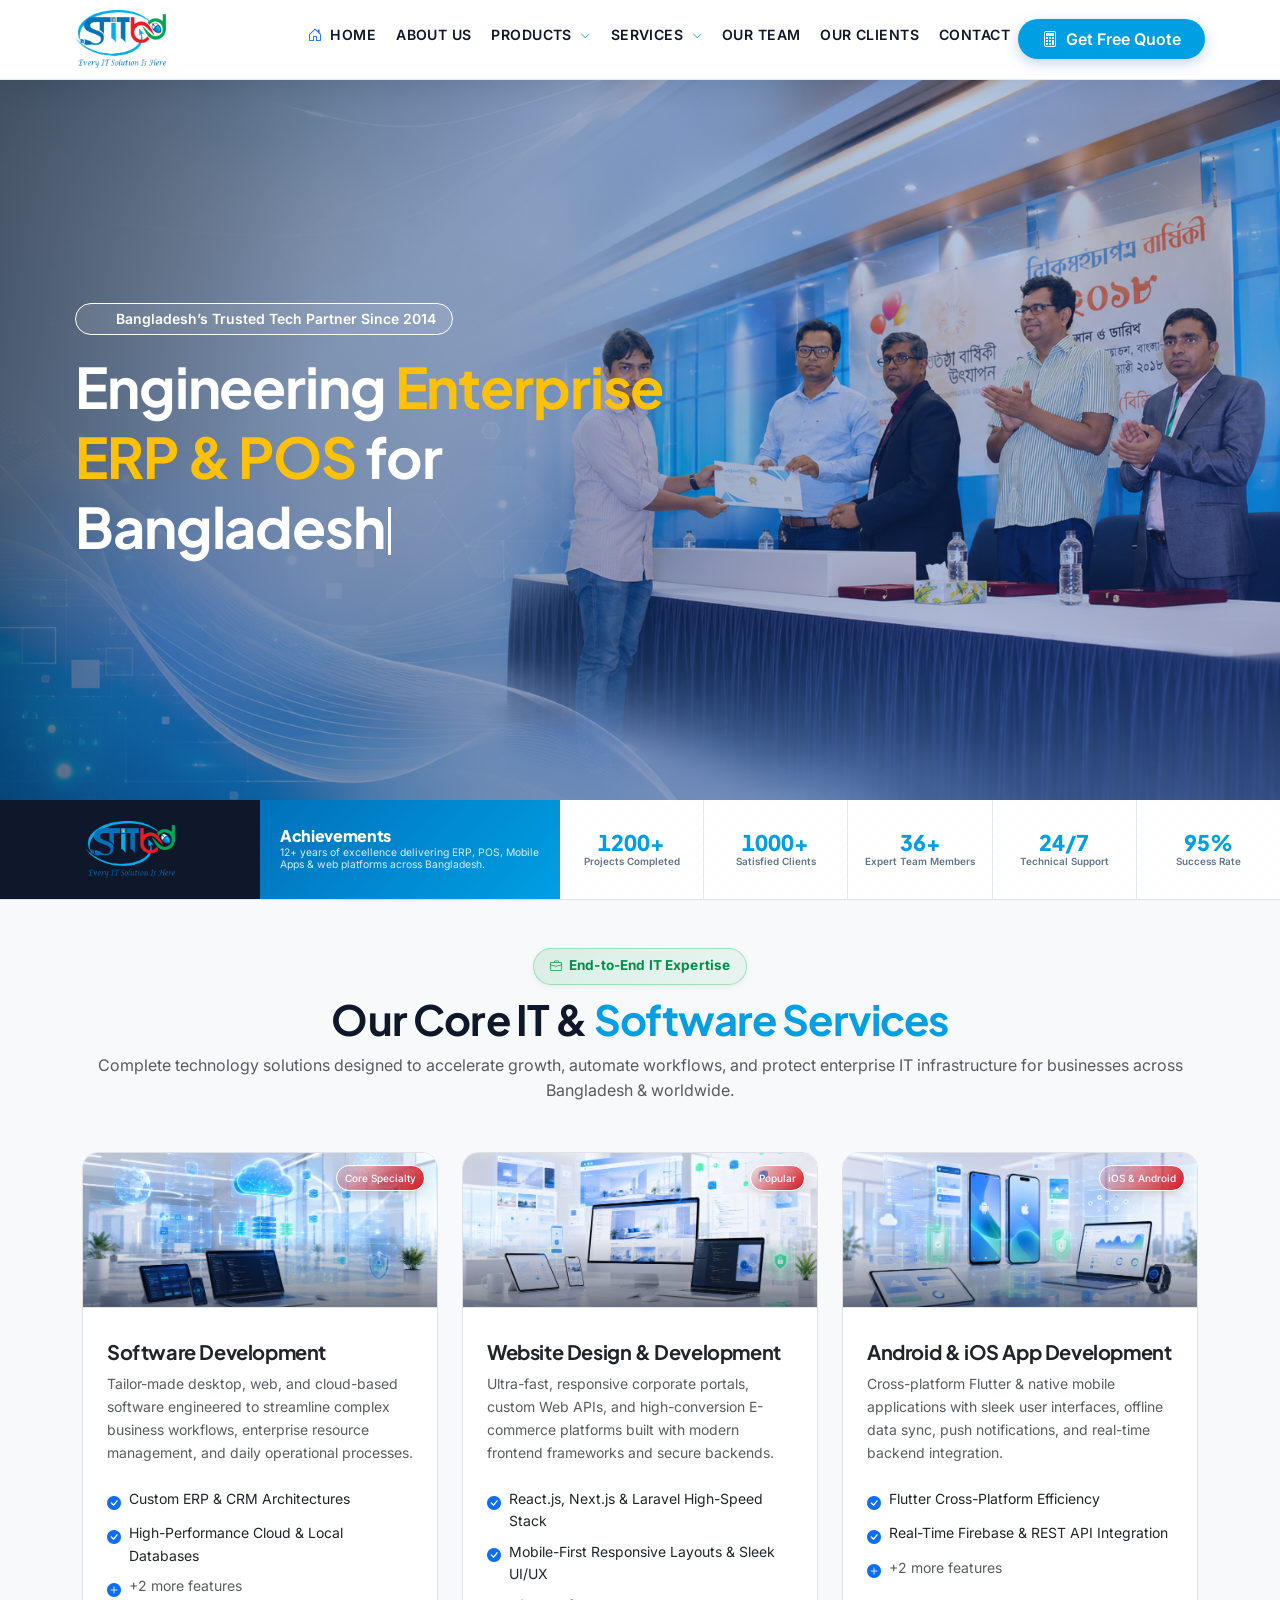
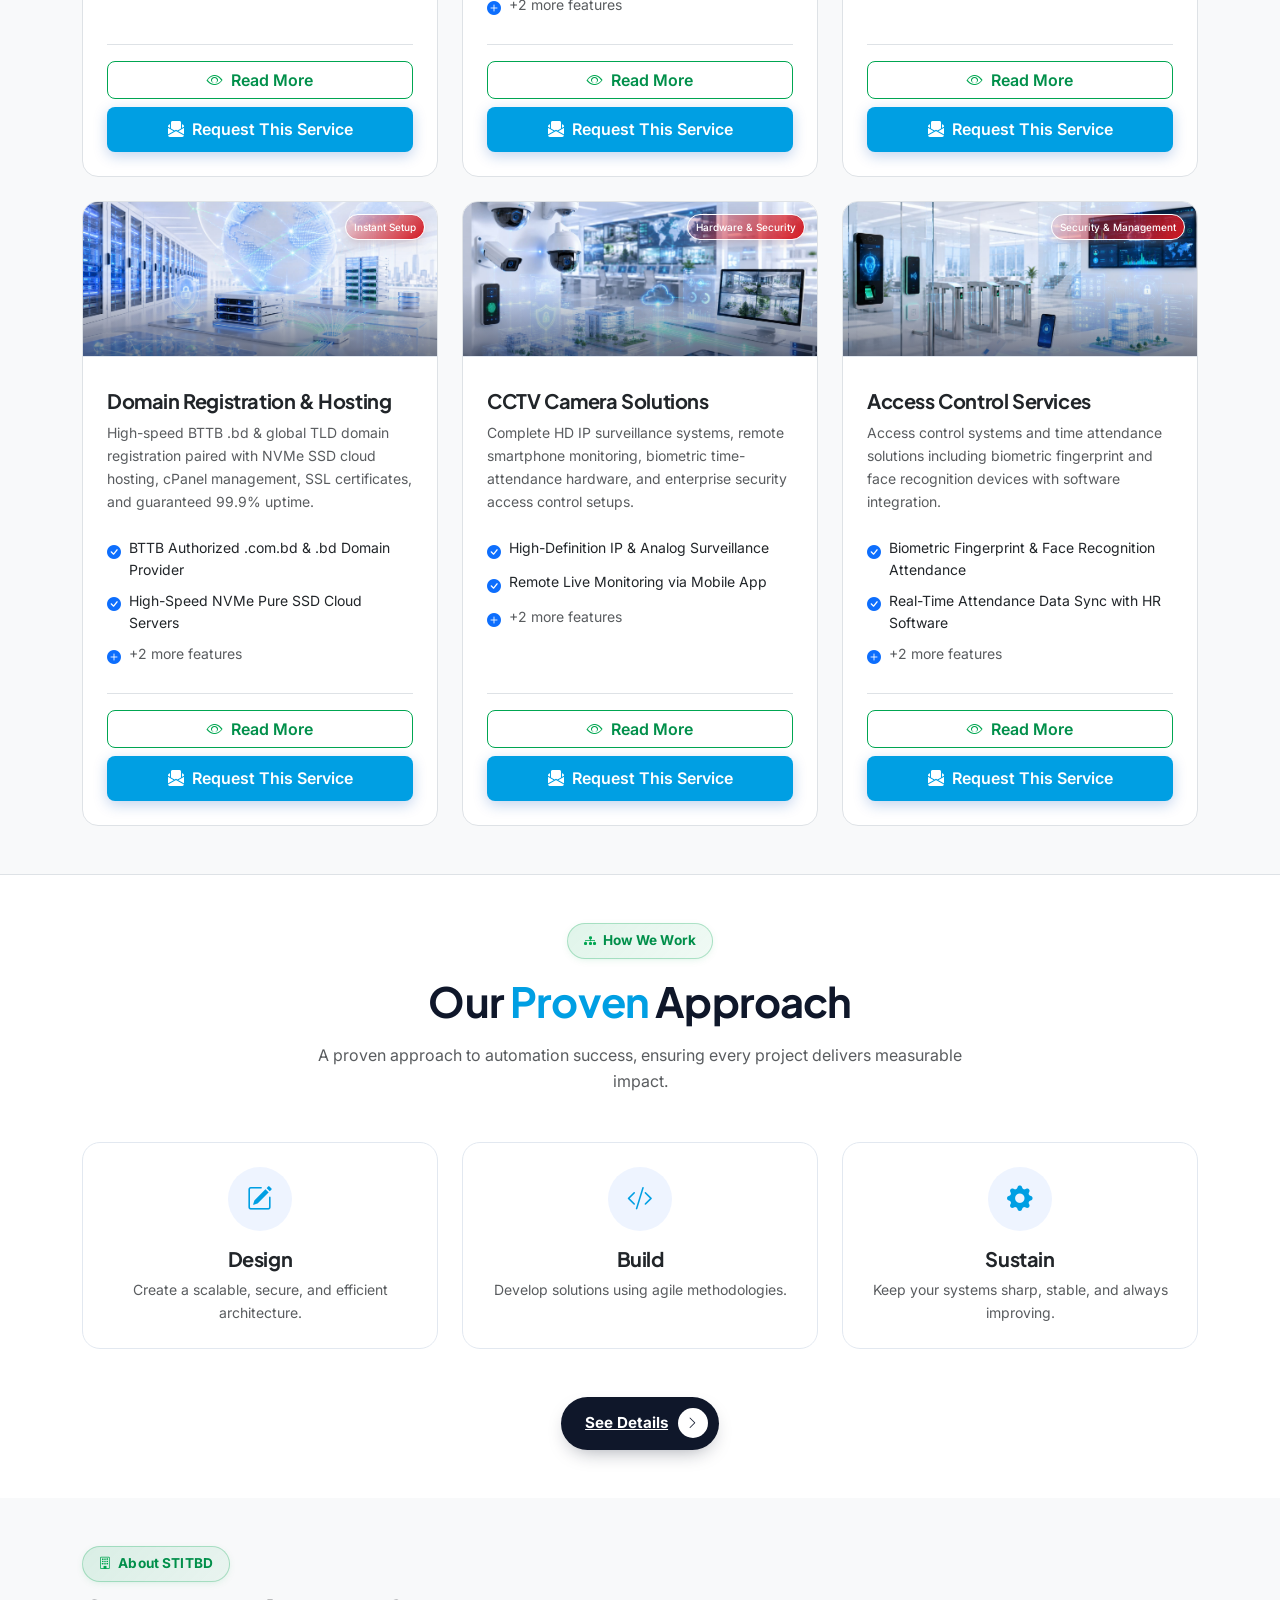
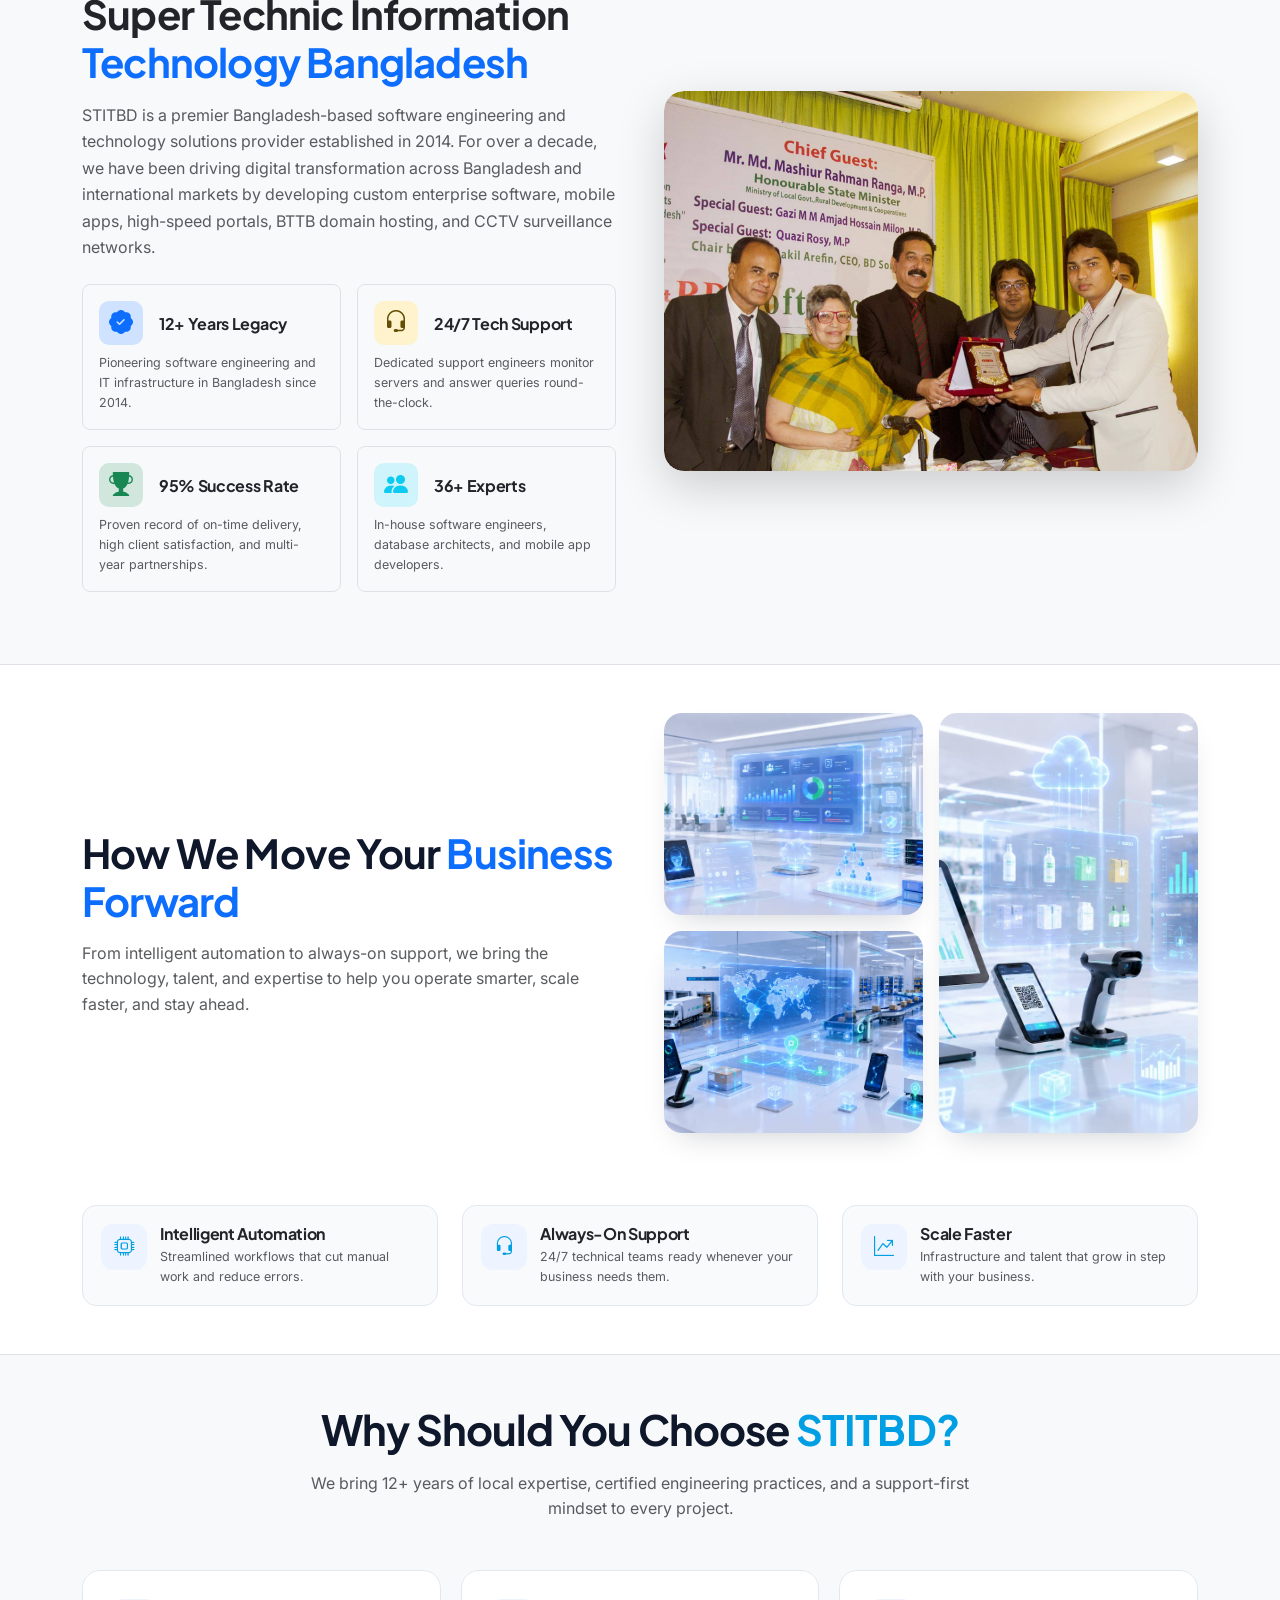
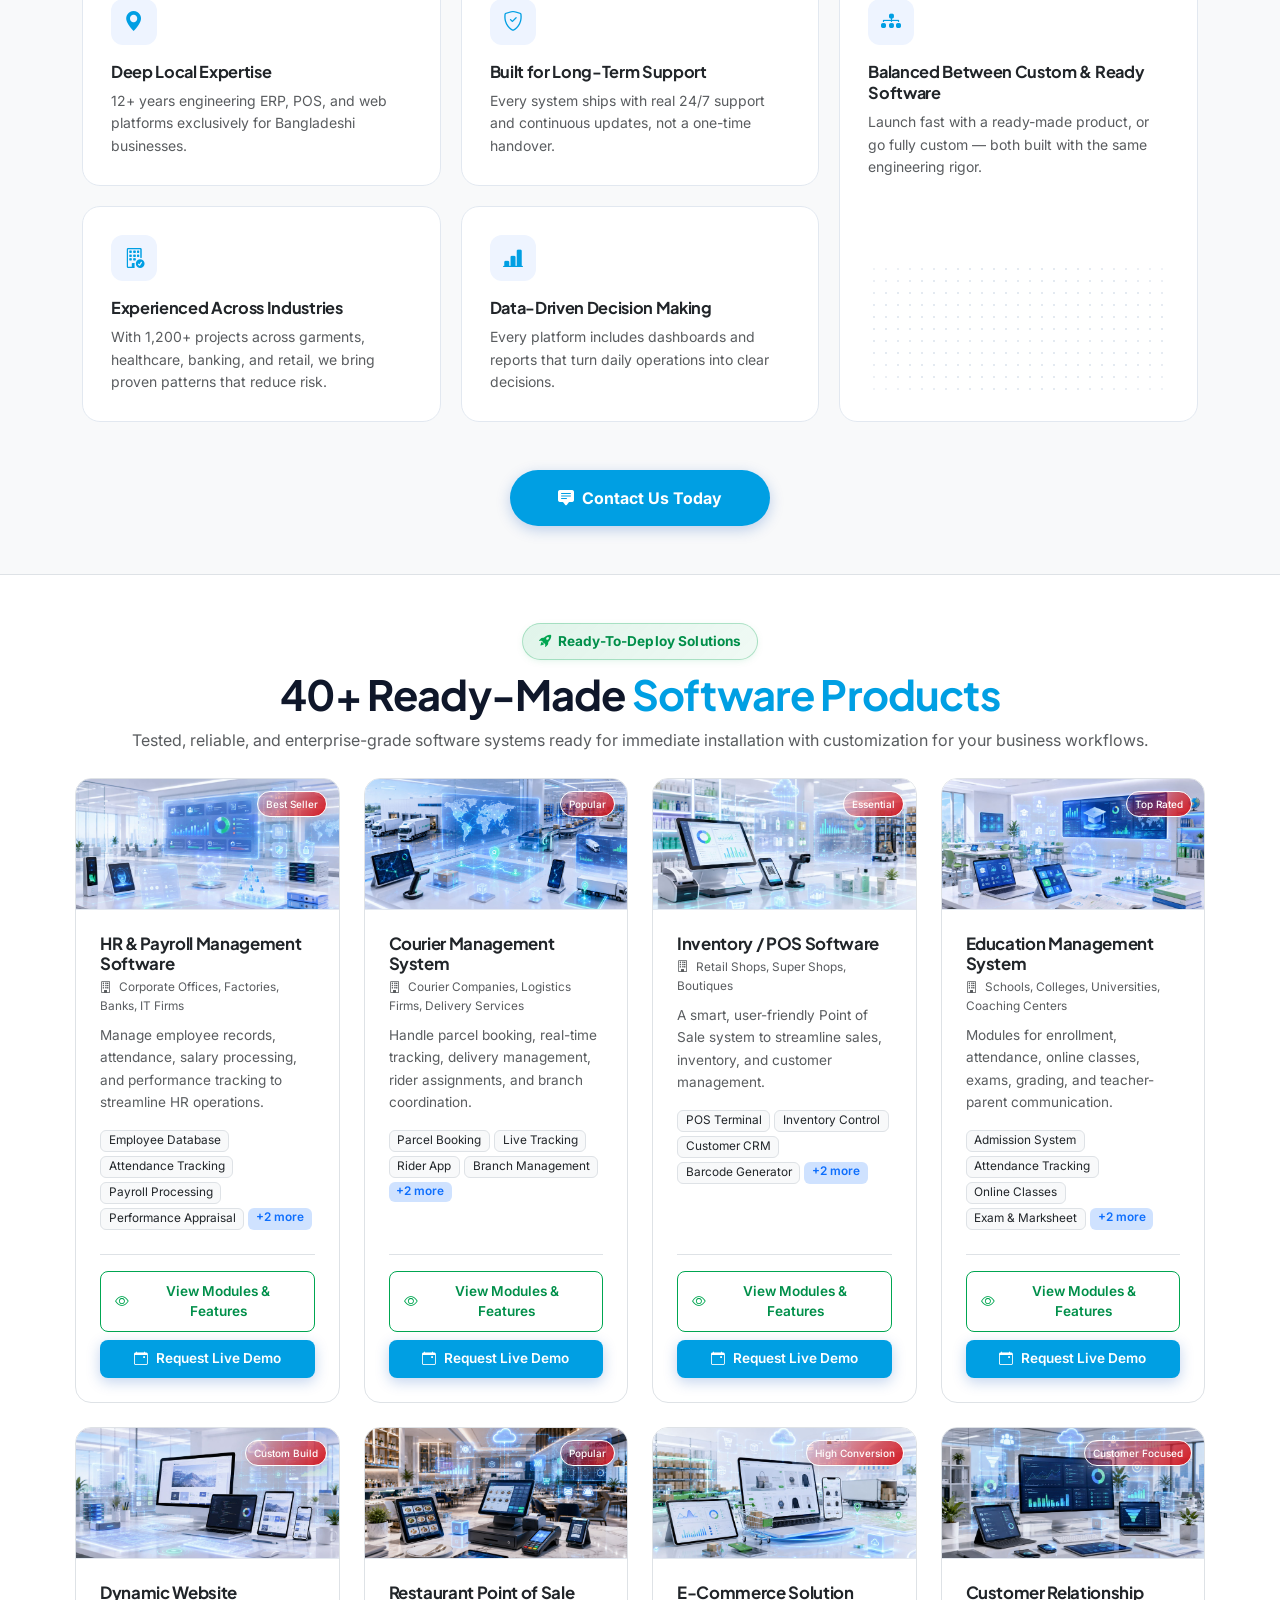
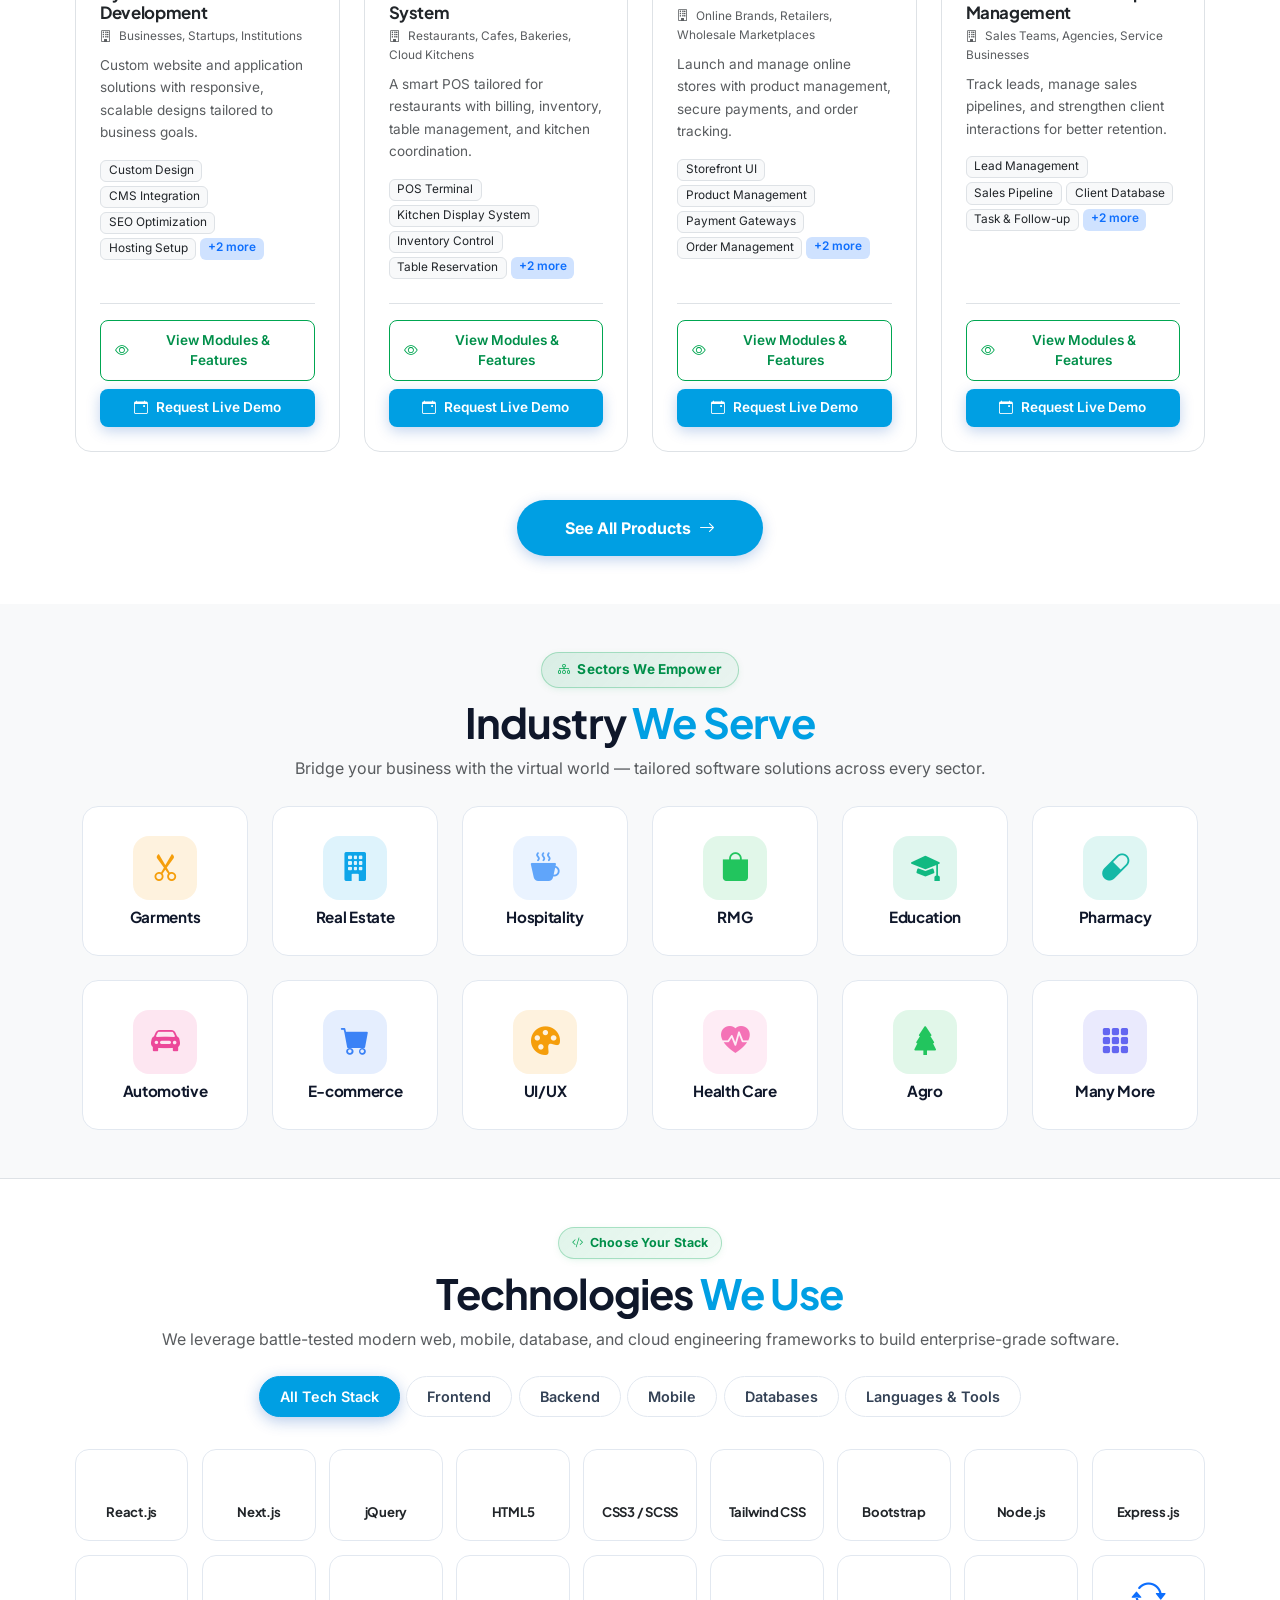
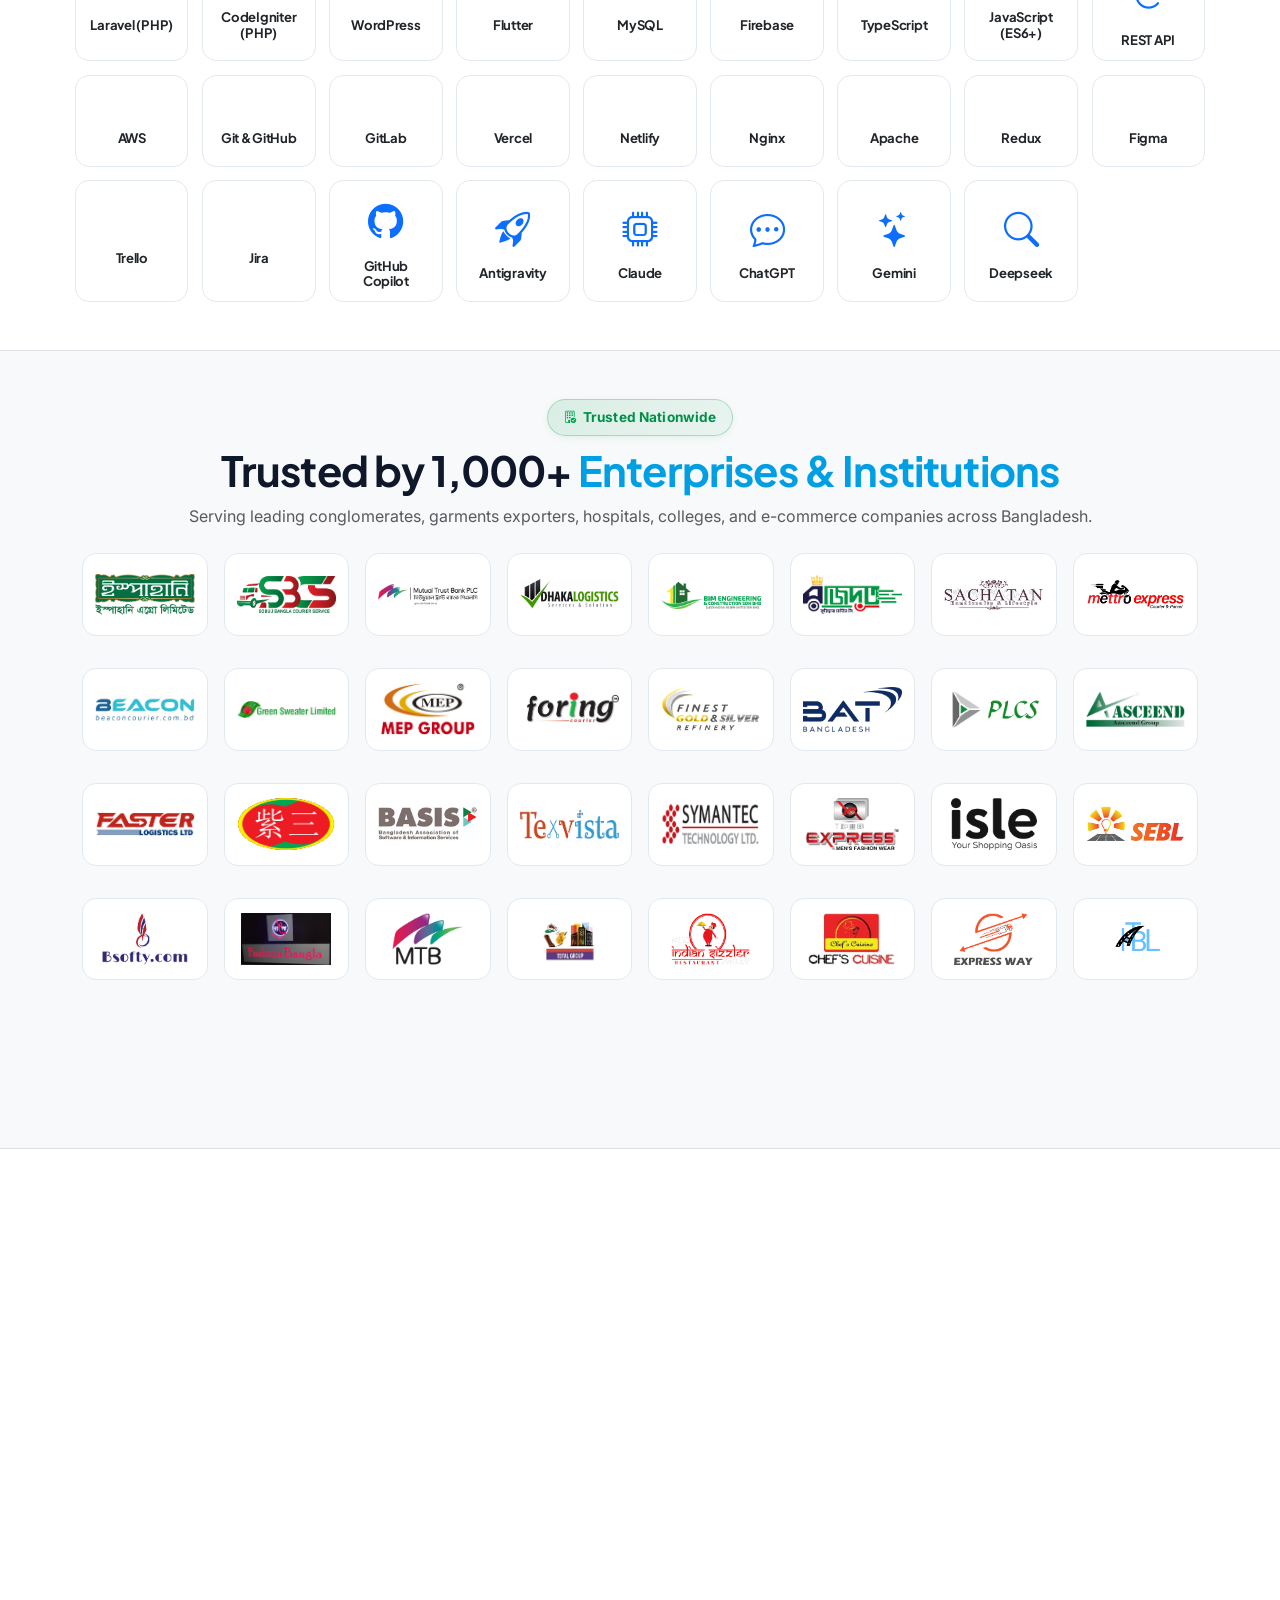
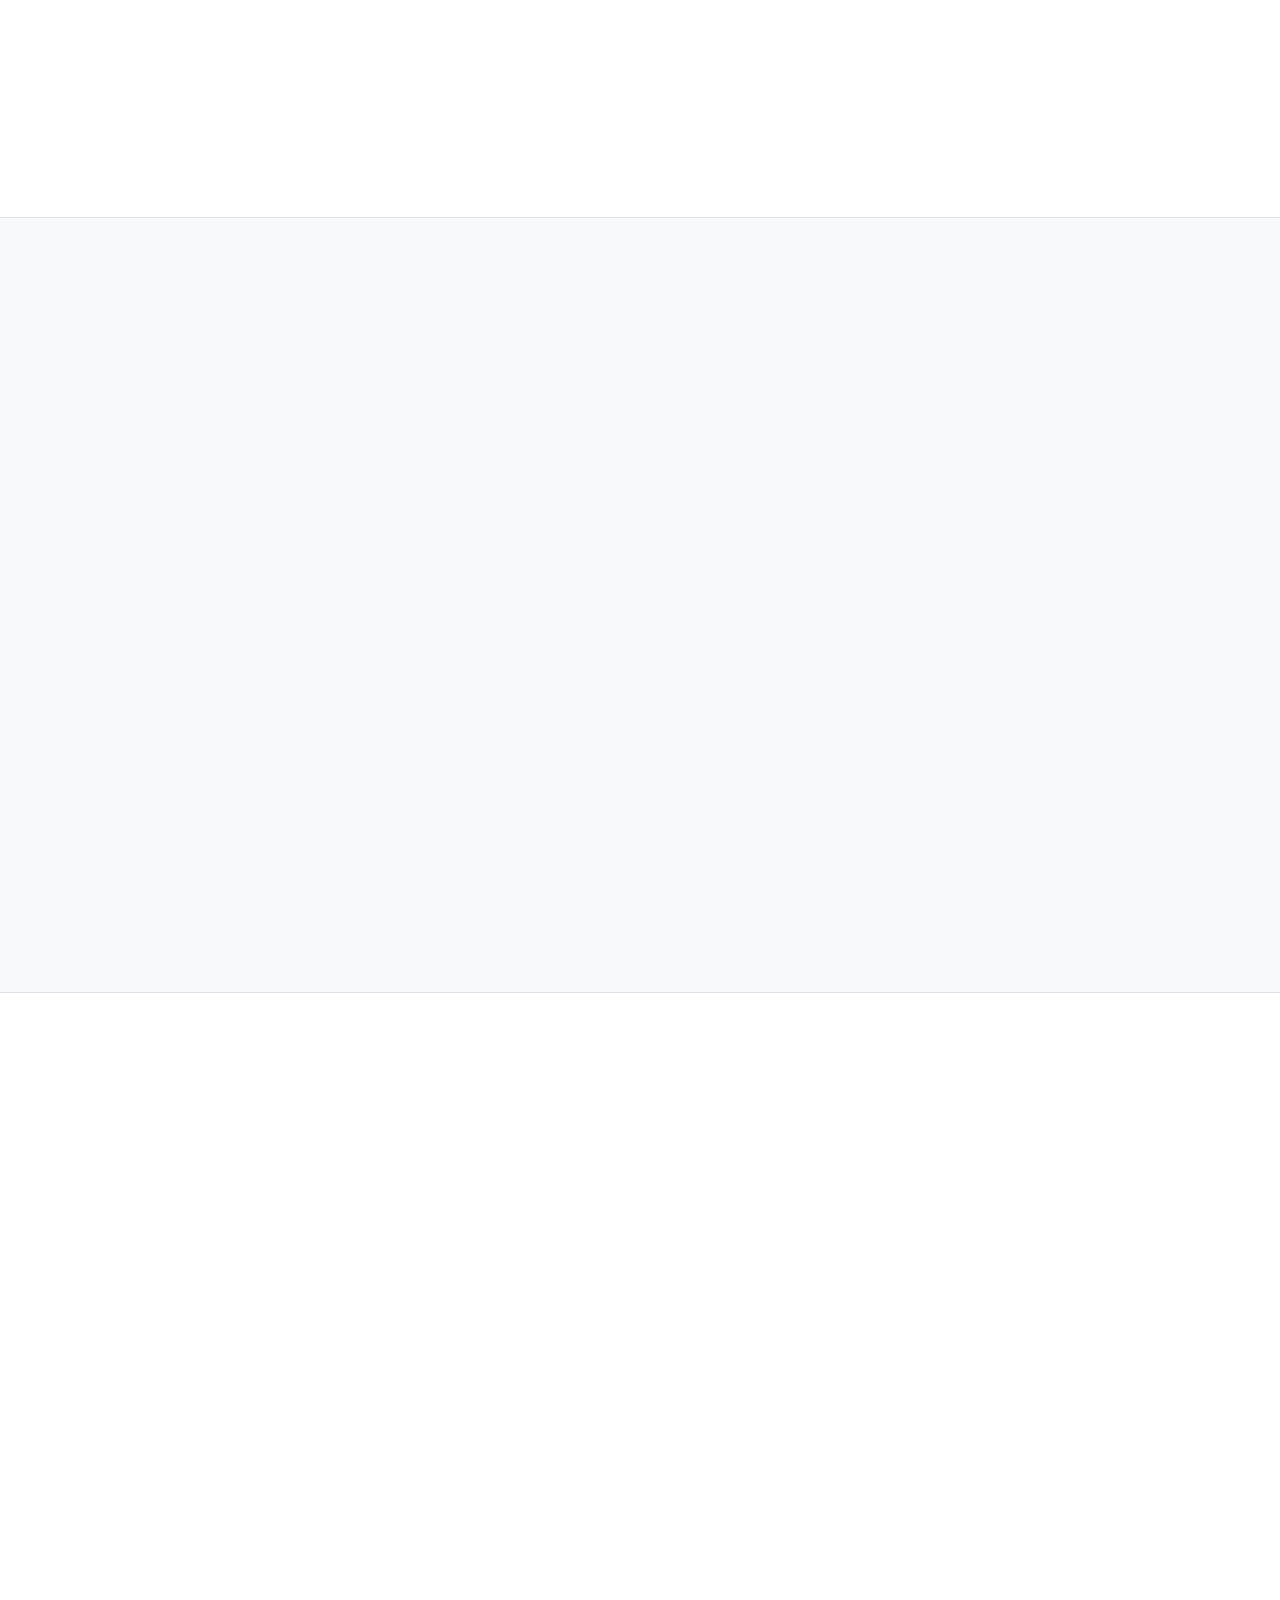
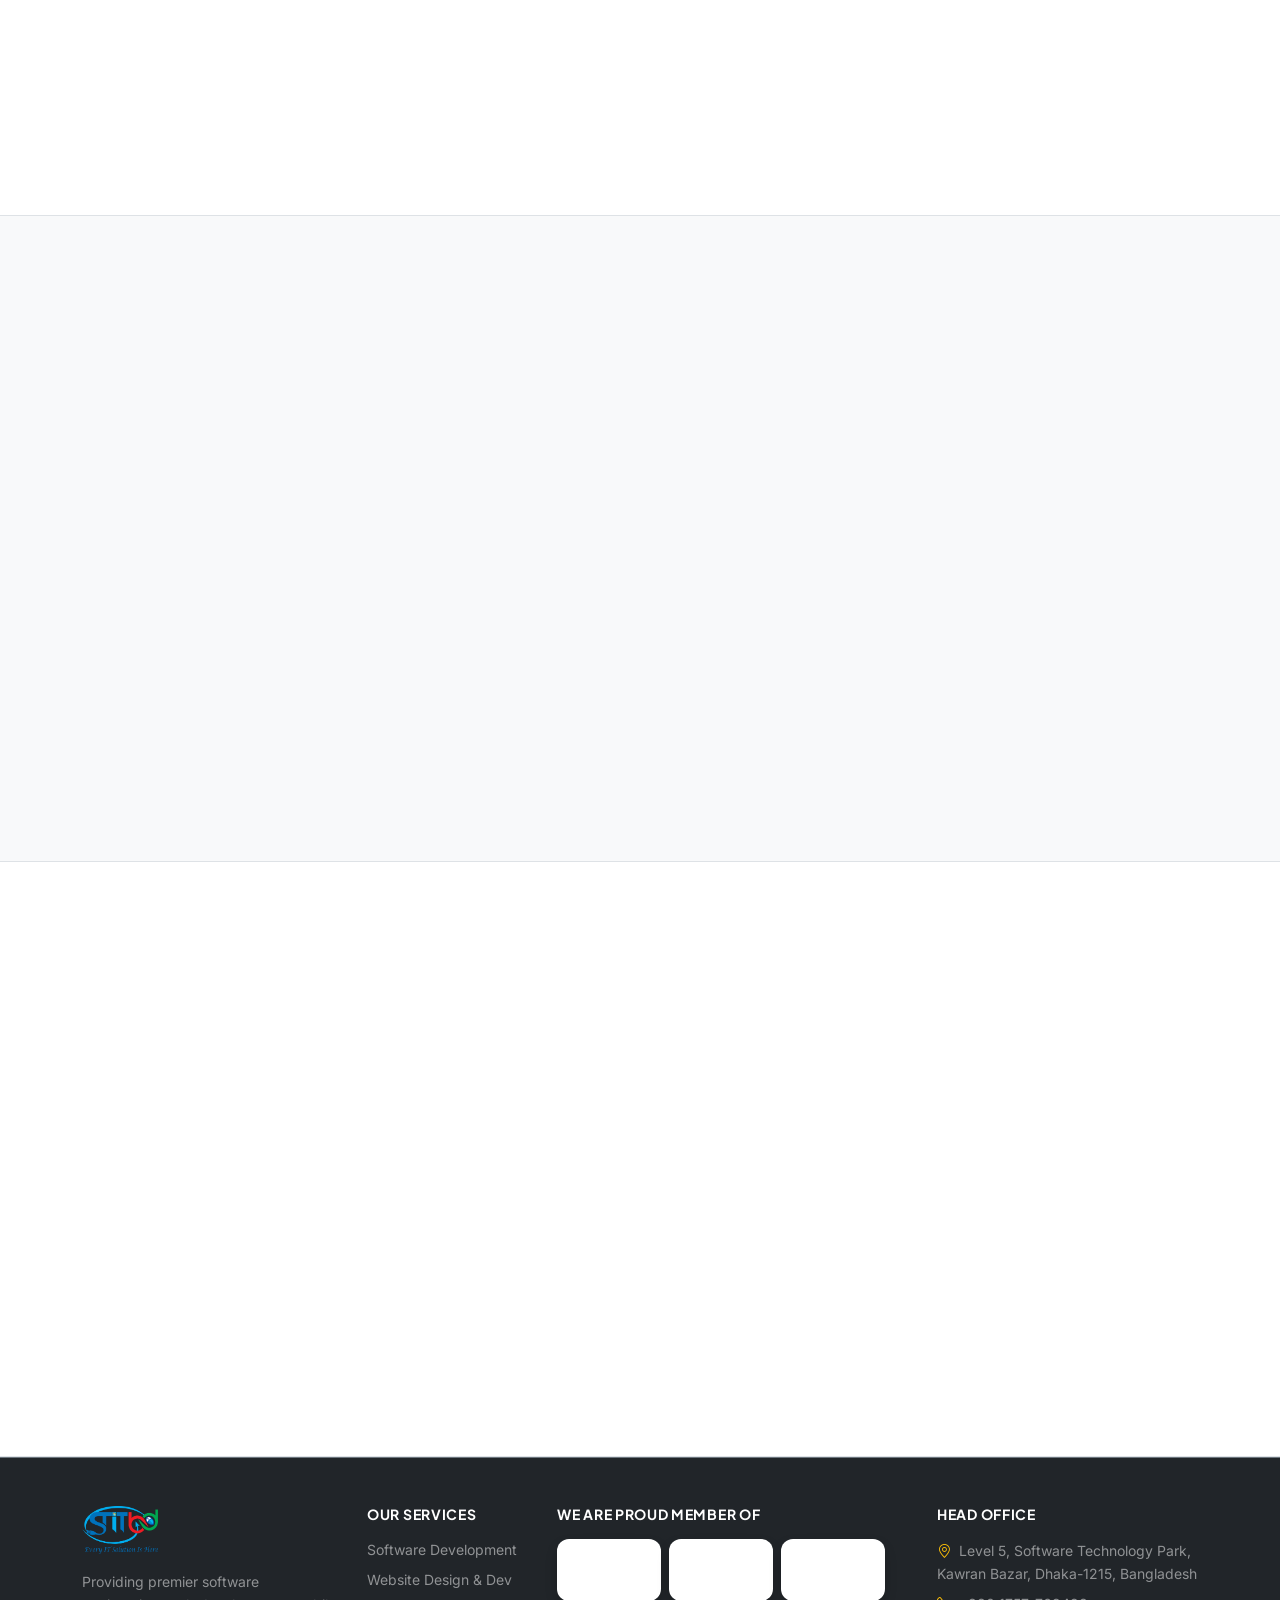
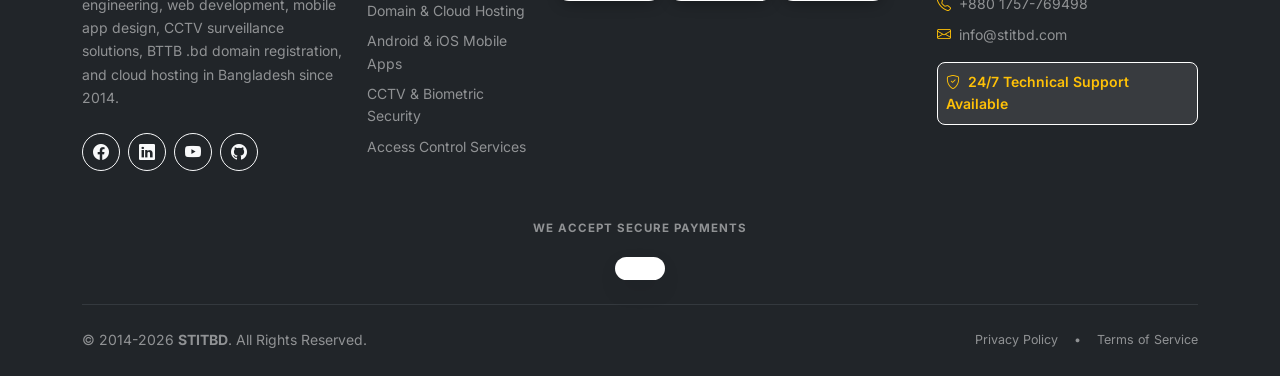
==== index.html @ b13bac3e "home screen update" ====
<!DOCTYPE html>
<html lang="en">

<head>
  <meta charset="UTF-8">
  <meta http-equiv="X-UA-Compatible" content="IE=edge">

  <meta name="viewport" content="width=device-width, initial-scale=1, viewport-fit=cover">

  <title>
    STITBD | Custom Software, ERP, POS, Web Development & Mobile Apps
  </title>

  <meta name="description"
    content="STITBD (Super Technic Information Technology Bangladesh) is a leading software company providing ERP, POS, Inventory, Accounting Software, Website Development, Mobile Apps, Domain Hosting, CCTV Solutions, and Digital Transformation Services since 2014.">

  <meta name="keywords"
    content="Software Company Bangladesh, ERP Software, POS Software, Inventory Software, Accounting Software, School Management Software, Hospital Management Software, Website Development, Mobile App Development, Domain Hosting, CCTV, STITBD">

  <meta name="author" content="STITBD">
  <meta name="robots" content="index, follow">

  <link rel="canonical" href="https://www.stitbd.com/">

  <!-- ========================================= -->
  <!-- Theme -->
  <!-- ========================================= -->

  <meta name="mobile-web-app-capable" content="yes">

  <!-- ========================================= -->
  <!-- Apple -->
  <!-- ========================================= -->

  <meta name="apple-mobile-web-app-capable" content="yes">
  <meta name="apple-mobile-web-app-status-bar-style" content="default">
  <meta name="apple-mobile-web-app-title" content="STITBD">

  <!-- ========================================= -->
  <!-- Favicon -->
  <!-- ========================================= -->

  <link rel="icon" type="image/png" sizes="32x32" href="asset/favicon/favicon-32x32.png">
  <link rel="icon" type="image/png" sizes="16x16" href="asset/favicon/favicon-16x16.png">
  <link rel="apple-touch-icon" sizes="180x180" href="asset/favicon/apple-touch-icon.png">
  <link rel="manifest" href="/site.webmanifest">

  <!-- ========================================= -->
  <!-- Open Graph -->
  <!-- ========================================= -->

  <meta property="og:type" content="website">
  <meta property="og:title" content="STITBD | Custom Software Development Company">
  <meta property="og:description"
    content="Premium Software Development, ERP, POS, Web Design, Mobile Apps, Cloud Hosting & Digital Transformation Services.">
  <meta property="og:image" content="https://www.stitbd.com/assets/images/og-image.jpg">
  <meta property="og:url" content="https://www.stitbd.com">
  <meta property="og:site_name" content="STITBD">
  <meta property="og:locale" content="en_US">

  <!-- ========================================= -->
  <!-- Twitter -->
  <!-- ========================================= -->

  <meta name="twitter:card" content="summary_large_image">
  <meta name="twitter:title" content="STITBD | Premium Software Company">
  <meta name="twitter:description" content="ERP • POS • Web • Mobile Apps • Hosting • CCTV">
  <meta name="twitter:image" content="https://www.stitbd.com/assets/images/og-image.jpg">

  <!-- ========================================= -->
  <!-- Performance -->
  <!-- ========================================= -->

  <link rel="preconnect" href="https://fonts.googleapis.com">
  <link rel="preconnect" href="https://fonts.gstatic.com" crossorigin>
  <link rel="preconnect" href="https://cdn.jsdelivr.net">
  <link rel="dns-prefetch" href="//cdn.jsdelivr.net">
  <link rel="dns-prefetch" href="//fonts.googleapis.com">

  <!-- Hero Image -->
  <link rel="preload" as="image" href="assets/images/hero.webp" fetchpriority="high">

  <!-- ========================================= -->
  <!-- Fonts -->
  <!-- ========================================= -->

  <link
    href="https://fonts.googleapis.com/css2?family=Inter:wght@300;400;500;600;700;800&family=Plus+Jakarta+Sans:wght@500;600;700;800&display=swap"
    rel="stylesheet">

  <!-- ========================================= -->
  <!-- Bootstrap -->
  <!-- ========================================= -->

  <link href="https://cdn.jsdelivr.net/npm/bootstrap@5.3.7/dist/css/bootstrap.min.css" rel="stylesheet">

  <!-- ========================================= -->
  <!-- Bootstrap Icons -->
  <!-- ========================================= -->

  <link rel="stylesheet" href="https://cdn.jsdelivr.net/npm/bootstrap-icons@1.13.1/font/bootstrap-icons.min.css">

  <!-- ========================================= -->
  <!-- Devicon -->
  <!-- ========================================= -->

  <link rel="stylesheet" href="https://cdn.jsdelivr.net/gh/devicons/devicon@latest/devicon.min.css">

  <!-- ========================================= -->
  <!-- AOS -->
  <!-- ========================================= -->

  <link href="https://unpkg.com/aos@2.3.4/dist/aos.css" rel="stylesheet">

  <!-- ========================================= -->
  <!-- Custom CSS -->
  <!-- ========================================= -->

  <link rel="stylesheet" href="css/styles.css">
  <link rel="stylesheet" href="css/animations.css">

  <!-- ========================================= -->
  <!-- JSON-LD -->
  <!-- ========================================= -->

  <script type="application/ld+json">
    {
      "@context":"https://schema.org",
      "@type":"Organization",
      "name":"Super Technic Information Technology Bangladesh",
      "alternateName":"STITBD",
      "url":"https://www.stitbd.com",
      "logo":"https://www.stitbd.com/assets/logo.png",
      "foundingDate":"2014",
      "email":"info@stitbd.com",
      "telephone":"+880XXXXXXXXXX",
      "address":{
        "@type":"PostalAddress",
        "addressCountry":"BD"
      }
    }
  </script>

</head>

<div id="pagePreloader">
  <div class="preloader-ring"></div>
</div>
<noscript>
  <style>
    body {
      opacity: 1 !important
    }

    #pagePreloader {
      display: none !important
    }
  </style>
</noscript>

<!-- =====================================================
     NAVBAR
     ====================================================== -->
<nav id="mainNavbar" class="navbar navbar-expand-lg sticky-glass-navbar">
  <div class="container py-1">
    <!-- Brand -->
    <a class="navbar-brand d-flex align-items-center gap-2" href="index.html">
      <img src="asset/logo.png" alt="STITBD Logo" style="height:55px;width:auto;object-fit:contain;">
    </a>

    <!-- Toggler for mobile (always visible on smaller screens) -->
    <button class="navbar-toggler navbar-toggler-modern border-0 p-2 text-primary focus-ring-none" type="button"
      data-bs-toggle="offcanvas" data-bs-target="#mobileMenuNav" aria-controls="mobileMenuNav" aria-expanded="false"
      aria-label="Toggle navigation">
      <i class="bi bi-list fs-1"></i>
    </button>

    <!-- Desktop menu: visible only on lg screens (≥1200px) -->
    <div class="collapse navbar-collapse d-lg-flex" id="navbarNav">
      <ul class="navbar-nav ms-auto mb-2 mb-xxl-0 align-items-xxl-center gap-1 gap-xxl-1 font-medium">
        <li class="nav-item"><a class="nav-link text-dark fw-semibold px-2" href="index.html"><i
              class="bi bi-house-door me-1 text-primary"></i> Home</a></li>

        <li class="nav-item"><a class="nav-link text-dark fw-semibold px-2" href="about.html">About
            Us</a></li>


        <li class="nav-item dropdown">
          <a class="nav-link text-dark fw-semibold px-2 dropdown-toggle" href="products.html" role="button"
            aria-expanded="false">Products <i class="bi bi-chevron-down dropdown-caret-icon"
              data-dropdown-caret></i></a>
          <ul class="dropdown-menu shadow-lg border-0 rounded-3 p-2 dropdown-menu-scroll" id="productsDropdownMenu">
          </ul>
        </li>

        <li class="nav-item dropdown">
          <a class="nav-link text-dark fw-semibold px-2 dropdown-toggle" href="services.html" role="button"
            aria-expanded="false">Services <i class="bi bi-chevron-down dropdown-caret-icon"
              data-dropdown-caret></i></a>
          <ul class="dropdown-menu shadow-lg border-0 rounded-3 p-2">
            <li><a class="dropdown-item rounded-2" href="software-development.html">Software
                Development</a></li>
            <li><a class="dropdown-item rounded-2" href="web-development.html">Website Design
                & Development</a></li>
            <li><a class="dropdown-item rounded-2" href="ecommerce-development.html">e-Commerce
                Development</a></li>
            <li><a class="dropdown-item rounded-2" href="domain-hosting.html">Domain
                Registration & Hosting</a></li>
            <li><a class="dropdown-item rounded-2" href="mobile-app-development.html">Android & iOS
                App Development</a></li>
            <li><a class="dropdown-item rounded-2" href="cctv.html">CCTV
                Camera</a></li>
            <li><a class="dropdown-item rounded-2" href="access-control.html">Access Control
                Services</a></li>
            <li><a class="dropdown-item rounded-2" href="digital-marketing.html">Digital
                Marketing</a></li>
            <li><a class="dropdown-item rounded-2" href="email-sms-marketing.html">Email and SMS
                Marketing</a></li>
          </ul>
        </li>

        <li class="nav-item"><a class="nav-link text-dark fw-semibold px-2" href="team.html">Our
            Team</a></li>

        <li class="nav-item"><a class="nav-link text-dark fw-semibold px-2" href="clients.html">Our
            Clients</a></li>

        <li class="nav-item"><a class="nav-link text-dark fw-semibold px-2" href="contact.html">Contact</a></li>
      </ul>

      <div class="ms-xxl-3 d-flex align-items-center gap-2">
        <a href="#" target="_blank" rel="noreferrer" data-wa-link
          class="btn btn-outline-success d-none d-xxl-flex align-items-center gap-1 rounded-pill px-3 py-2 fw-semibold btn-sm">
          <i class="bi bi-whatsapp"></i> 24/7 Chat
        </a>
        <button type="button" class="btn btn-brand-primary rounded-pill px-4 py-2 d-flex align-items-center gap-2"
          data-open-quote-modal="">
          <i class="bi bi-calculator"></i>
          <span>Get Free Quote</span>
        </button>
      </div>
    </div>

</nav>

<!-- Offcanvas Drawer for Mobile (always visible, but toggled by the button) -->
<div class="offcanvas offcanvas-end rounded-start-4" tabindex="-1" id="mobileMenuNav"
  aria-labelledby="mobileMenuNavLabel">
  <div class="offcanvas-header border-bottom">
    <div class="offcanvas-title d-flex align-items-center gap-2" id="mobileMenuNavLabel">
      <img src="asset/logo.png" alt="STITBD Logo" style="height:40px;width:auto;object-fit:contain;">
    </div>
    <button type="button" class="btn-close text-reset" data-bs-dismiss="offcanvas" aria-label="Close"></button>
  </div>
  <div class="offcanvas-body d-flex flex-column justify-content-between">
    <ul class="navbar-nav gap-1">
      <li class="nav-item" data-bs-dismiss="offcanvas"><a class="nav-link fs-5 fw-semibold text-dark"
          href="index.html"><i class="bi bi-house-door me-2 text-primary"></i> Home</a></li>

      <li class="nav-item" data-bs-dismiss="offcanvas"><a class="nav-link fs-5 fw-semibold text-dark"
          href="about.html"><i class="bi bi-people me-2 text-primary"></i> About Us</a></li>


      <li class="nav-item mobile-accordion-item">
        <div class="d-flex align-items-center justify-content-between">
          <a class="nav-link fs-5 fw-semibold text-dark flex-grow-1" href="products.html" data-bs-dismiss="offcanvas"><i
              class="bi bi-grid-3x3-gap me-2 text-primary"></i> Products</a>
          <button type="button" class="mobile-accordion-toggle" data-bs-toggle="collapse" data-bs-target="#mobProducts"
            aria-expanded="false" aria-controls="mobProducts" aria-label="Toggle Products submenu">
            <i class="bi bi-chevron-down small"></i>
          </button>
        </div>
        <div class="collapse ps-4" id="mobProducts">
          <ul class="list-unstyled d-flex flex-column gap-2 py-2" id="mobProductsMenu"></ul>
        </div>
      </li>

      <li class="nav-item mobile-accordion-item">
        <div class="d-flex align-items-center justify-content-between">
          <a class="nav-link fs-5 fw-semibold text-dark flex-grow-1" href="services.html" data-bs-dismiss="offcanvas"><i
              class="bi bi-layers me-2 text-primary"></i> Services</a>
          <button type="button" class="mobile-accordion-toggle" data-bs-toggle="collapse" data-bs-target="#mobServices"
            aria-expanded="false" aria-controls="mobServices" aria-label="Toggle Services submenu">
            <i class="bi bi-chevron-down small"></i>
          </button>
        </div>
        <div class="collapse ps-4" id="mobServices">
          <ul class="list-unstyled d-flex flex-column gap-2 py-2">
            <li data-bs-dismiss="offcanvas"><a class="text-dark text-decoration-none"
                href="software-development.html">Software Development</a>
            </li>
            <li data-bs-dismiss="offcanvas"><a class="text-dark text-decoration-none"
                href="web-development.html">Website Design &
                Development</a></li>
            <li data-bs-dismiss="offcanvas"><a class="text-dark text-decoration-none"
                href="ecommerce-development.html">e-Commerce
                Development</a></li>
            <li data-bs-dismiss="offcanvas"><a class="text-dark text-decoration-none" href="domain-hosting.html">Domain
                Registration &
                Hosting</a></li>
            <li data-bs-dismiss="offcanvas"><a class="text-dark text-decoration-none"
                href="mobile-app-development.html">Android & iOS App
                Development</a></li>
            <li data-bs-dismiss="offcanvas"><a class="text-dark text-decoration-none" href="cctv.html">CCTV Camera</a>
            </li>
            <li data-bs-dismiss="offcanvas"><a class="text-dark text-decoration-none" href="access-control.html">Access
                Control
                Services</a></li>
            <li data-bs-dismiss="offcanvas"><a class="text-dark text-decoration-none"
                href="digital-marketing.html">Digital Marketing</a></li>
            <li data-bs-dismiss="offcanvas"><a class="text-dark text-decoration-none"
                href="email-sms-marketing.html">Email and SMS
                Marketing</a></li>
          </ul>
        </div>
      </li>

      <li class="nav-item" data-bs-dismiss="offcanvas"><a class="nav-link fs-5 fw-semibold text-dark"
          href="team.html"><i class="bi bi-people me-2 text-primary"></i> Our Team</a></li>

      <li class="nav-item" data-bs-dismiss="offcanvas"><a class="nav-link fs-5 fw-semibold text-dark"
          href="clients.html"><i class="bi bi-people me-2 text-primary"></i> Clients</a></li>

      <li class="nav-item" data-bs-dismiss="offcanvas"><a class="nav-link fs-5 fw-semibold text-dark"
          href="contact.html"><i class="bi bi-envelope me-2 text-primary"></i> Contact</a></li>
    </ul>

    <div class="mt-4 pt-3 border-top">
      <button type="button"
        class="btn btn-brand-primary w-100 py-3 mb-2 rounded-3 d-flex align-items-center justify-content-center gap-2"
        data-bs-dismiss="offcanvas" data-open-quote-modal="">
        <i class="bi bi-calculator fs-5"></i>
        <span>Get Free Project Quote</span>
      </button>
      <a href="#" target="_blank" rel="noreferrer" data-wa-link
        class="btn btn-outline-success w-100 py-2 rounded-3 d-flex align-items-center justify-content-center gap-2 fw-semibold">
        <i class="bi bi-whatsapp"></i> Chat on WhatsApp (24/7)
      </a>
    </div>
  </div>
</div>

<main class="flex-grow-1">

  <main class="flex-grow-1">

    <div class="hero-stats-viewport">
      <!-- =====================================================
         HERO SLIDER
    ====================================================== -->
      <section class="hero-gradient-bg py-5 py-lg-6 position-relative">
        <div class="hero-slider-bg" id="heroSliderBg"></div>
        <div class="hero-slider-overlay"></div>
        <div class="container py-lg-4">
          <div class="row align-items-center g-5">
            <div class="col-12 col-lg-7 text-center text-lg-start" data-aos="fade-up">
              <div
                class="d-inline-flex align-items-center gap-2 bg-white bg-opacity-10 backdrop-blur border border-white border-opacity-20 rounded-pill px-3 py-1 mb-3">
                <span class="spinner-grow spinner-grow-sm text-warning" role="status" aria-hidden="true"></span>
                <span class="text-white small fw-semibold">Bangladesh&rsquo;s Trusted Tech Partner Since <span
                    data-since-year>2014</span></span>
              </div>

              <h1 class="display-4 fw-extrabold text-white mb-3 font-heading lh-sm hero-typing-title">
                <span id="heroTypingHeading"></span><span class="hero-typing-caret" aria-hidden="true"></span>
              </h1>

            </div>

            <div class="col-lg-5 text-center" data-aos="zoom-in" data-aos-delay="100">
              <!-- <div class="position-relative mx-auto" style="max-width:480px;">
              <div
                class="hero-dashboard-card text-dark rounded-4 p-4 text-start shadow-lg border border-white border-opacity-30 position-relative z-2">
                <div class="d-flex align-items-center justify-content-between mb-3 pb-3 border-bottom">
                  <div class="d-flex align-items-center gap-2">
                    <div
                      class="bg-primary bg-opacity-10 text-primary rounded-circle p-2 d-flex align-items-center justify-content-center"
                      style="width:38px;height:38px;">
                      <i class="bi bi-speedometer2 fs-5"></i>
                    </div>
                    <div>
                      <h6 class="mb-0 fw-bold font-heading">STITBD Control Center</h6>
                      <span class="text-muted small">Live Enterprise Dashboard</span>
                    </div>
                  </div>
                  <span class="badge bg-success-subtle text-success border border-success-subtle rounded-pill px-3">
                    <i class="bi bi-circle-fill fs-8 me-1"></i> Active
                  </span>
                </div>

                <div class="row g-2 mb-3">
                  <div class="col-6">
                    <div class="p-2 bg-light rounded-3 border">
                      <div class="d-flex align-items-center gap-2 mb-1"><i
                          class="bi bi-people text-primary fs-6"></i><span class="fw-bold small">HR & Payroll</span>
                      </div>
                      <span class="text-success small fw-semibold">Biometric Sync</span>
                    </div>
                  </div>
                  <div class="col-6">
                    <div class="p-2 bg-light rounded-3 border">
                      <div class="d-flex align-items-center gap-2 mb-1"><i
                          class="bi bi-mortarboard text-warning fs-6"></i><span class="fw-bold small">Education
                          ERP</span></div>
                      <span class="text-primary small fw-semibold">bKash Fees Sync</span>
                    </div>
                  </div>
                  <div class="col-6">
                    <div class="p-2 bg-light rounded-3 border">
                      <div class="d-flex align-items-center gap-2 mb-1"><i
                          class="bi bi-bag-check text-success fs-6"></i><span class="fw-bold small">Retail POS</span>
                      </div>
                      <span class="text-dark small fw-semibold">Barcode Scanning</span>
                    </div>
                  </div>
                  <div class="col-6">
                    <div class="p-2 bg-light rounded-3 border">
                      <div class="d-flex align-items-center gap-2 mb-1"><i class="bi bi-truck text-info fs-6"></i><span
                          class="fw-bold small">Courier Logistics</span>
                      </div>
                      <span class="text-warning small fw-semibold">Live Tracking</span>
                    </div>
                  </div>
                </div>

                <div
                  class="p-3 bg-primary bg-opacity-10 rounded-3 border border-primary border-opacity-20 d-flex align-items-center justify-content-between">
                  <div class="d-flex align-items-center gap-2">
                    <i class="bi bi-shield-check text-primary fs-4"></i>
                    <div>
                      <span class="d-block fw-bold text-primary small">95% Client Retention</span>
                      <span class="text-muted extra-small" style="font-size:0.75rem;">Engineered for High
                        Scalability</span>
                    </div>
                  </div>
                  <a href="clients.html">
                    <i class="bi bi-arrow-right-circle-fill text-primary fs-4"></i>
                  </a>
                </div>
              </div>

              <div
                class="position-absolute top-0 start-0 translate-middle-y bg-warning text-dark px-3 py-2 rounded-pill shadow-lg fw-bold small z-3 d-none d-sm-flex align-items-center gap-2">
                <i class="bi bi-star-fill text-dark"></i>
                <span>40+ Ready Software</span>
              </div>

            </div> -->
            </div>
          </div>
        </div>
      </section>


      <!-- =====================================================
     STATS COUNTER
====================================================== -->
      <section id="stats" class="position-relative bg-white border-bottom">
        <div class=" stats-split">
          <div class="stats-brand-panel">
            <img src="asset/logo.png" alt="STITBD" class="stats-brand-logo" loading="lazy">
          </div>
          <div class="stats-achieve-panel">
            <h3 class="stats-achieve-title">Achievements</h3>
            <p class="stats-achieve-sub">12+ years of excellence delivering ERP, POS, Mobile Apps &amp; web platforms
              across
              Bangladesh.</p>
          </div>
          <div id="statsGrid" class="stats-cards-row"></div>
        </div>
      </section>
    </div>
    <!-- =====================================================
         SERVICES
    ====================================================== -->
    <section id="services" class="py-5 py-lg-6 bg-light position-relative border-bottom">
      <div class="container">
        <div class="text-center mx-auto mb-5" data-aos="fade-up">
          <span class="badge-primary-soft mb-2 d-inline-block"><i class="bi bi-briefcase me-1"></i> End-to-End IT
            Expertise</span>
          <h2 class="fw-extrabold font-heading display-6 mb-2 section-title-oneline">Our Core IT & <span
              class="text-primary">Software Services</span></h2>
          <p class="text-muted fs-6">Complete technology solutions designed to accelerate growth, automate workflows,
            and protect enterprise IT infrastructure for businesses across Bangladesh & worldwide.</p>
        </div>
        <div id="servicesGrid" class="row g-4"></div>
      </div>
    </section>

    <!-- ==================== Proven Approach ==================== -->
    <section id="proven-approach" class="py-5 py-lg-6 bg-white">
      <div class="container">
        <div class="text-center mx-auto mb-5" style="max-width:700px;">
          <span class="badge-primary-soft mb-3">
            <i class="bi bi-diagram-3-fill"></i> How We Work
          </span>
          <h2 class="display-6 fw-extrabold font-heading mb-3 section-title-oneline">
            Our <span class="text-primary">Proven</span> Approach
          </h2>
          <p class="text-muted fs-6 mb-0">
            A proven approach to automation success, ensuring every project delivers measurable impact.
          </p>
        </div>

        <div class="row g-4 justify-content-center" id="provenApproachGrid">
          <div class="col-12 col-sm-6 col-lg-4" data-aos="fade-up" data-aos-delay="0">
            <div class="card card-modern card-hover-lift h-100 p-4 text-center proven-card">
              <div class="proven-icon mx-auto mb-3"><i class="bi bi-pencil-square"></i></div>
              <h5 class="fw-bold font-heading text-dark mb-2">Design</h5>
              <p class="text-muted small mb-0">Create a scalable, secure, and efficient architecture.</p>
            </div>
          </div>

          <div class="col-12 col-sm-6 col-lg-4" data-aos="fade-up" data-aos-delay="80">
            <div class="card card-modern card-hover-lift h-100 p-4 text-center proven-card">
              <div class="proven-icon mx-auto mb-3"><i class="bi bi-code-slash"></i></div>
              <h5 class="fw-bold font-heading text-dark mb-2">Build</h5>
              <p class="text-muted small mb-0">Develop solutions using agile methodologies.</p>
            </div>
          </div>

          <div class="col-12 col-sm-6 col-lg-4" data-aos="fade-up" data-aos-delay="160">
            <div class="card card-modern card-hover-lift h-100 p-4 text-center proven-card">
              <div class="proven-icon mx-auto mb-3"><i class="bi bi-gear-fill"></i></div>
              <h5 class="fw-bold font-heading text-dark mb-2">Sustain</h5>
              <p class="text-muted small mb-0">Keep your systems sharp, stable, and always improving.</p>
            </div>
          </div>
        </div>

        <div class="text-center mt-5">
          <a href="design-build-sustain.html" class="btn-proven-cta">
            <span>See Details</span>
            <i class="bi bi-chevron-right"></i>
          </a>
        </div>
      </div>
    </section>

    <!-- =====================================================
         ABOUT US
    ====================================================== -->
    <section id="about" class="py-5 py-lg-6  bg-light position-relative border-bottom">
      <div class="container">
        <div class="row align-items-center g-5">
          <div class="col-12 col-lg-6" data-aos="fade-right">
            <span class="badge-primary-soft mb-2 d-inline-block"><i class="bi bi-building me-1"></i> About
              STITBD</span>
            <h2 class="fw-extrabold font-heading text-dark display-6 mb-3">
              Super Technic Information <span class="text-primary">Technology Bangladesh </span>
            </h2>
            <p class="text-muted leading-relaxed mb-4">
              STITBD is a premier Bangladesh-based software engineering and technology solutions provider established
              in
              2014. For over a decade, we have been driving digital transformation across Bangladesh and international
              markets by developing custom enterprise software, mobile apps, high-speed portals, BTTB domain hosting,
              and CCTV surveillance networks.
            </p>

            <div class="row g-3 mb-4">
              <div class="col-12 col-sm-6">
                <div class="p-3 bg-light rounded-3 border h-100">
                  <div class="d-flex align-items-center gap-3 mb-2">
                    <div class="about-stat-icon bg-primary-subtle text-primary"><i
                        class="bi bi-patch-check-fill fs-4"></i></div>
                    <h6 class="fw-bold font-heading mb-0 text-dark">12+ Years Legacy</h6>
                  </div>
                  <p class="text-muted extra-small mb-0">Pioneering software engineering and IT infrastructure in
                    Bangladesh since 2014.</p>
                </div>
              </div>
              <div class="col-12 col-sm-6">
                <div class="p-3 bg-light rounded-3 border h-100">
                  <div class="d-flex align-items-center gap-3 mb-2">
                    <div class="about-stat-icon bg-warning-subtle text-warning-emphasis"><i
                        class="bi bi-headset fs-4"></i>
                    </div>
                    <h6 class="fw-bold font-heading mb-0 text-dark">24/7 Tech Support</h6>
                  </div>
                  <p class="text-muted extra-small mb-0">Dedicated support engineers monitor servers and answer
                    queries
                    round-the-clock.</p>
                </div>
              </div>
              <div class="col-12 col-sm-6">
                <div class="p-3 bg-light rounded-3 border h-100">
                  <div class="d-flex align-items-center gap-3 mb-2">
                    <div class="about-stat-icon bg-success-subtle text-success"><i class="bi bi-trophy-fill fs-4"></i>
                    </div>
                    <h6 class="fw-bold font-heading mb-0 text-dark">95% Success Rate</h6>
                  </div>
                  <p class="text-muted extra-small mb-0">Proven record of on-time delivery, high client satisfaction,
                    and multi-year partnerships.</p>
                </div>
              </div>
              <div class="col-12 col-sm-6">
                <div class="p-3 bg-light rounded-3 border h-100">
                  <div class="d-flex align-items-center gap-3 mb-2">
                    <div class="about-stat-icon bg-info-subtle text-info"><i class="bi bi-people-fill fs-4"></i>
                    </div>
                    <h6 class="fw-bold font-heading mb-0 text-dark">36+ Experts</h6>
                  </div>
                  <p class="text-muted extra-small mb-0">In-house software engineers, database architects, and mobile
                    app developers.</p>
                </div>
              </div>
            </div>
          </div>

          <div class="col-12 col-lg-6" data-aos="fade-left">
            <div class="about-image-wrap position-relative shadow-lg">
              <img src="asset/about.jpg" alt="STITBD Software Engineering Team at Work" class="about-img"
                loading="lazy">
            </div>
          </div>
        </div>
      </div>
    </section>

    <!-- =====================================================
     HOW WE MOVE YOUR BUSINESS FORWARD
====================================================== -->
    <section id="how-we-move" class="py-5 py-lg-6 bg-white position-relative border-bottom">
      <div class="container">
        <div class="row align-items-center g-5">
          <div class="col-12 col-lg-6" data-aos="fade-right">
            <h2 class="fw-extrabold font-heading display-6 mb-3">
              How We Move Your <span class="text-primary">Business Forward</span>
            </h2>
            <p class="text-muted fs-6 mb-0">
              From intelligent automation to always-on support, we bring the technology, talent, and expertise to help
              you operate smarter, scale faster, and stay ahead.
            </p>
          </div>

          <div class="col-12 col-lg-6" data-aos="fade-left" data-aos-delay="100">
            <div class="hwm-collage">
              <div class="hwm-img hwm-img-1">
                <img src="asset/how-we-move/01.jpg" alt="STITBD engineer working on-site" loading="lazy">
              </div>
              <div class="hwm-img hwm-img-2">
                <img src="asset/how-we-move/02.jpg" alt="STITBD team training session" loading="lazy">
              </div>
              <div class="hwm-img hwm-img-3">
                <img src="asset/how-we-move/03.jpg" alt="STITBD support specialist" loading="lazy">
              </div>
            </div>
          </div>
        </div>

        <div class="row g-3 g-md-4 mt-4 mt-lg-5">
          <div class="col-12 col-sm-4" data-aos="fade-up" data-aos-delay="0">
            <div class="hwm-feature h-100">
              <div class="hwm-feature-icon"><i class="bi bi-cpu"></i></div>
              <div>
                <h6 class="fw-bold text-dark mb-1">Intelligent Automation</h6>
                <p class="text-muted extra-small mb-0">Streamlined workflows that cut manual work and reduce errors.</p>
              </div>
            </div>
          </div>
          <div class="col-12 col-sm-4" data-aos="fade-up" data-aos-delay="80">
            <div class="hwm-feature h-100">
              <div class="hwm-feature-icon"><i class="bi bi-headset"></i></div>
              <div>
                <h6 class="fw-bold text-dark mb-1">Always-On Support</h6>
                <p class="text-muted extra-small mb-0">24/7 technical teams ready whenever your business needs them.</p>
              </div>
            </div>
          </div>
          <div class="col-12 col-sm-4" data-aos="fade-up" data-aos-delay="160">
            <div class="hwm-feature h-100">
              <div class="hwm-feature-icon"><i class="bi bi-graph-up-arrow"></i></div>
              <div>
                <h6 class="fw-bold text-dark mb-1">Scale Faster</h6>
                <p class="text-muted extra-small mb-0">Infrastructure and talent that grow in step with your business.
                </p>
              </div>
            </div>
          </div>
        </div>
      </div>
    </section>

    <!-- =====================================================
     WHY SHOULD YOU CHOOSE STITBD
====================================================== -->
    <section id="why-choose" class="py-5 py-lg-6 bg-light position-relative border-bottom">
      <div class="container">
        <div class="text-center mx-auto mb-4 mb-md-5" style="max-width:700px;" data-aos="fade-up">
          <h2 class="fw-extrabold font-heading display-6 mb-3 section-title-oneline">
            Why Should You Choose <span class="text-primary">STITBD?</span>
          </h2>
          <p class="text-muted fs-6 mb-0">
            We bring 12+ years of local expertise, certified engineering practices, and a support-first mindset to every
            project.
          </p>
        </div>

        <div class="why-grid" data-aos="fade-up" data-aos-delay="100">
          <div class="why-card why-card-a">
            <div class="why-icon"><i class="bi bi-geo-alt-fill"></i></div>
            <h6 class="fw-bold text-dark mb-2">Deep Local Expertise</h6>
            <p class="text-muted small mb-0">12+ years engineering ERP, POS, and web platforms exclusively for
              Bangladeshi businesses.</p>
          </div>

          <div class="why-card why-card-b">
            <div class="why-icon"><i class="bi bi-shield-check"></i></div>
            <h6 class="fw-bold text-dark mb-2">Built for Long-Term Support</h6>
            <p class="text-muted small mb-0">Every system ships with real 24/7 support and continuous updates, not a
              one-time handover.</p>
          </div>

          <div class="why-card why-card-c">
            <div class="why-icon"><i class="bi bi-diagram-3-fill"></i></div>
            <h6 class="fw-bold text-dark mb-2">Balanced Between Custom & Ready Software</h6>
            <p class="text-muted small mb-0">Launch fast with a ready-made product, or go fully custom — both built with
              the same engineering rigor.</p>
            <div class="why-dots" aria-hidden="true"></div>
          </div>

          <div class="why-card why-card-d">
            <div class="why-icon"><i class="bi bi-building-check"></i></div>
            <h6 class="fw-bold text-dark mb-2">Experienced Across Industries</h6>
            <p class="text-muted small mb-0">With 1,200+ projects across garments, healthcare, banking, and retail, we
              bring proven patterns that reduce risk.</p>
          </div>

          <div class="why-card why-card-e">
            <div class="why-icon"><i class="bi bi-bar-chart-line-fill"></i></div>
            <h6 class="fw-bold text-dark mb-2">Data-Driven Decision Making</h6>
            <p class="text-muted small mb-0">Every platform includes dashboards and reports that turn daily operations
              into clear decisions.</p>
          </div>
        </div>

        <div class="text-center mt-4 mt-md-5" data-aos="fade-up" data-aos-delay="200">
          <button type="button"
            class="btn btn-brand-primary rounded-pill px-5 py-3 fw-bold d-inline-flex align-items-center gap-2"
            data-open-quote-modal="">
            <i class="bi bi-chat-square-text-fill"></i>
            <span>Contact Us Today</span>
          </button>
        </div>
      </div>
    </section>

    <!-- =====================================================
         READY SOFTWARE GALLERY
    ====================================================== -->
    <section id="ready-software" class="py-5 py-lg-6 bg-white position-relative">
      <div class="container">
        <div class="text-center mx-auto mb-4" data-aos="fade-up">
          <span class="badge-primary-soft mb-2 d-inline-block"><i class="bi bi-rocket-takeoff-fill me-1"></i>
            Ready-To-Deploy Solutions</span>
          <h2 class="fw-extrabold font-heading display-6 mb-2 section-title-oneline">40+ Ready-Made <span
              class="text-primary">Software Products</span></h2>
          <p class="text-muted fs-6">Tested, reliable, and enterprise-grade software systems ready for immediate
            installation with customization for your business workflows.</p>
        </div>

        <div id="readySoftwareGrid" class="row g-4"></div>

        <div class="text-center mt-5" data-aos="fade-up">
          <a href="products.html"
            class="btn btn-brand-primary rounded-pill px-5 py-3 fw-bold d-inline-flex align-items-center gap-2">
            <span>See All Products</span>
            <i class="bi bi-arrow-right"></i>
          </a>
        </div>
      </div>
    </section>


    <!-- =====================================================
         INDUSTRIES WE SERVE
    ====================================================== -->
    <section id="industries" class="py-5 py-lg-6 bg-light position-relative border-bottom">
      <div class="container">
        <div class="text-center mx-auto mb-4" data-aos="fade-up">
          <span class="badge-primary-soft mb-2 d-inline-block"><i class="bi bi-diagram-3 me-1"></i> Sectors We
            Empower</span>
          <h2 class="fw-extrabold font-heading display-6 mb-2 section-title-oneline">Industry <span
              class="text-primary">We Serve</span></h2>
          <p class="text-muted fs-6">Bridge your business with the virtual world &mdash; tailored software solutions
            across every sector.</p>
        </div>
        <div id="industriesGrid" class="row g-3 g-md-4"></div>
      </div>
    </section>

    <!-- =====================================================
         TECH STACK
    ====================================================== -->
    <section id="tech-stack" class="py-5 py-lg-6 bg-white position-relative border-bottom">
      <div class="container">
        <div class="text-center mx-auto mb-4" data-aos="fade-up">
          <span class="badge-primary-soft mb-2 d-inline-block"><i class="bi bi-code-slash me-1"></i> Choose Your
            Stack</span>
          <h2 class="fw-extrabold font-heading display-6 mb-2 section-title-oneline">Technologies <span
              class="text-primary">We Use</span></h2>
          <p class="text-muted fs-6">We leverage battle-tested modern web, mobile, database, and cloud engineering
            frameworks to build enterprise-grade software.</p>
        </div>
        <div id="techStackTabs" class="d-flex flex-wrap justify-content-center gap-2 mb-5" data-aos="fade-up"
          data-aos-delay="100"></div>
        <div id="techStackGrid" class="row g-3 g-md-4"></div>
      </div>
    </section>

    <!-- =====================================================
         CLIENTS SECTION
    ====================================================== -->
    <section class="py-5 position-relative bg-light border-bottom">
      <div class="container">
        <div class="text-center mx-auto mb-4" data-aos="fade-up">
          <span class="badge-primary-soft mb-2 d-inline-block"><i class="bi bi-building-check me-1"></i> Trusted
            Nationwide</span>
          <h2 class="fw-extrabold font-heading display-6 mb-2 section-title-oneline">Trusted by 1,000+ <span
              class="text-primary">Enterprises & Institutions</span></h2>
          <p class="text-muted fs-6">Serving leading conglomerates, garments exporters, hospitals, colleges, and
            e-commerce companies across Bangladesh.</p>
        </div>

        <div id="clientsGrid" class="row g-2 g-md-3 justify-content-center" data-aos="fade-up" data-aos-delay="150">
          <!-- Client cards will be rendered by JavaScript (max 4 rows x 8/row) -->
        </div>

        <div class="text-center mt-4 mt-md-5" data-aos="fade-up" data-aos-delay="200">
          <a href="clients.html"
            class="btn btn-brand-primary rounded-pill px-5 py-3 fw-bold d-inline-flex align-items-center gap-2">
            <span>See All Clients</span>
            <i class="bi bi-arrow-right"></i>
          </a>
        </div>
      </div>
    </section>

    <!-- =====================================================
         LEADERSHIP TEAM
    ====================================================== -->
    <section id="leadership-team" class="py-5 py-lg-6 bg-white position-relative border-bottom">
      <div class="container">
        <div class="text-center mx-auto mb-4" data-aos="fade-up">
          <span class="badge-primary-soft mb-2 d-inline-block"><i class="bi bi-people me-1"></i> Meet The
            Leaders</span>
          <h2 class="fw-extrabold font-heading display-6 mb-2 section-title-oneline">Leadership <span
              class="text-primary">Team</span></h2>
          <p class="text-muted fs-6">The experienced minds steering STITBD's engineering, design, and business
            strategy.</p>
        </div>
        <div id="teamGrid" class="row g-4"></div>
        <div class="text-center mt-4 mt-md-5" data-aos="fade-up" data-aos-delay="200">
          <a href="teams.html"
            class="btn btn-brand-primary rounded-pill px-5 py-3 fw-bold d-inline-flex align-items-center gap-2">
            <span>See All Of Team Members</span>
            <i class="bi bi-arrow-right"></i>
          </a>
        </div>
      </div>
    </section>

    <!-- =====================================================
     BUILT BY PEOPLE WHO DELIVER
====================================================== -->
    <section id="culture" class="py-5 py-lg-6 bg-light position-relative border-bottom overflow-hidden">
      <div class="container">
        <div class="text-center mx-auto mb-4 mb-md-5" data-aos="fade-up">
          <span class="badge-primary-soft mb-2 d-inline-block"><i class="bi bi-people-fill me-1"></i> Our People</span>
          <h2 class="fw-extrabold font-heading display-6 mb-2 section-title-oneline">Built by <span
              class="text-primary">People Who Deliver</span></h2>
          <p class="text-muted fs-6">The engineers, designers, and problem-solvers behind every STITBD project —
            celebrating wins, big and small, together.</p>
        </div>
      </div>

      <div class="culture-full-bleed" data-aos="fade-up" data-aos-delay="150">
        <div class="culture-slider-wrapper position-relative">
          <div class="culture-slider-track d-flex" id="cultureSliderTrack">
            <!-- Culture photo cards rendered by JavaScript -->
          </div>
        </div>
      </div>

      <div class="container">
        <div class="text-center mt-4 mt-md-5" data-aos="fade-up" data-aos-delay="200">
          <button type="button" class="btn-culture-cta" data-open-quote-modal="">
            <span>What's New at STITBD</span>
            <i class="bi bi-chevron-right"></i>
          </button>
        </div>
      </div>
    </section>


    <!-- =====================================================
         RECENT BLOGS
    ====================================================== -->
    <section id="blogs" class="py-5 py-lg-6 bg-white position-relative border-bottom">
      <div class="container">
        <div class="text-center mx-auto mb-4" data-aos="fade-up">
          <span class="badge-primary-soft mb-2 d-inline-block"><i class="bi bi-journal-richtext me-1"></i> From Our
            Blog</span>
          <h2 class="fw-extrabold font-heading display-6 mb-2 section-title-oneline">Recent <span
              class="text-primary">Blogs & Insights</span></h2>
          <p class="text-muted fs-6">Practical guides, industry insights, and product updates from the STITBD
            engineering team.</p>
        </div>
        <div id="blogsGrid" class="row g-4"></div>
        <div class="text-center mt-4 mt-md-5" data-aos="fade-up" data-aos-delay="200">
          <a href="blogs.html"
            class="btn btn-brand-primary rounded-pill px-5 py-3 fw-bold d-inline-flex align-items-center gap-2">
            <span>View All Blogs</span>
            <i class="bi bi-arrow-right"></i>
          </a>
        </div>
      </div>
    </section>

    <!-- =====================================================
         TESTIMONIALS SECTION - Auto Sliding Cards
    ====================================================== -->
    <section id="testimonials" class="py-5 py-lg-6 bg-light position-relative border-bottom overflow-hidden">
      <div class="container">
        <div class="text-center mx-auto mb-5" data-aos="fade-up">
          <span class="badge-primary-soft mb-2 d-inline-block"><i class="bi bi-star-fill me-1"></i> Client
            Reviews</span>
          <h2 class="fw-extrabold font-heading display-6 mb-2 section-title-oneline">What Our Clients <span
              class="text-primary">Say About STITBD</span></h2>
          <p class="text-muted fs-6">Real feedback from real businesses we've helped transform through our software
            solutions.</p>
        </div>
      </div>

      <div class="testimonials-full-bleed" data-aos="fade-up" data-aos-delay="150">
        <div class="testimonials-slider-wrapper position-relative">
          <div class="testimonials-slider-track d-flex" id="testimonialsSliderTrack">
            <!-- Testimonial cards will be rendered by JavaScript -->
          </div>
        </div>
      </div>
    </section>


    <!-- =====================================================
         DOMAIN SEARCH
    ====================================================== -->
    <section id="domain-search" class="py-5 bg-white position-relative border-bottom">
      <div class="container">
        <div class="text-center mx-auto mb-4" data-aos="fade-up">
          <span class="badge-primary-soft mb-2 d-inline-block"><i class="bi bi-hdd-network me-1"></i> BTTB & Global
            Domain Provider</span>
          <h2 class="fw-extrabold font-heading display-6 mb-2 section-title-oneline">Search & Register <span
              class="text-primary">Your Domain Name</span></h2>
          <p class="text-muted fs-6">Instant registration for global TLDs (.com, .net, .org) & official BTTB
            Bangladesh
            domains (.com.bd, .bd). Includes free NVMe DNS management & SSL.</p>
        </div>

        <div class="max-w-4xl mx-auto mb-5" data-aos="fade-up" data-aos-delay="100">
          <div class="bg-light p-3 p-md-4 rounded-4 border shadow-sm">
            <form id="domainSearchForm" class="row g-2 align-items-center">
              <div class="col-12 col-md-6 col-lg-6">
                <div class="input-group input-group-lg">
                  <span class="input-group-text bg-white border-end-0 text-muted"><i class="bi bi-search"></i></span>
                  <input type="text" id="domainQueryInput"
                    placeholder="Enter your desired domain name (e.g. mybusiness)"
                    class="form-control form-control-lg border-start-0 fs-6 focus-ring-none" required>
                </div>
              </div>
              <div class="col-6 col-md-3 col-lg-3">
                <select id="domainTldSelect"
                  class="form-select form-select-lg fs-6 font-semibold focus-ring-none text-truncate"></select>
              </div>
              <div class="col-6 col-md-3 col-lg-3">
                <button type="submit" id="domainSearchSubmit"
                  class="btn btn-brand-primary btn-lg w-100 rounded-3 d-flex align-items-center justify-content-center gap-2 fs-6 fw-bold">
                  <i class="bi bi-lightning-charge-fill"></i>
                  <span>Check Domain</span>
                </button>
              </div>
            </form>

            <div id="domainResultBox"
              class="mt-4 p-3 bg-success-subtle border border-success-subtle rounded-3 d-flex flex-column flex-md-row align-items-center justify-content-between gap-3 d-none">
              <div class="d-flex align-items-center gap-3">
                <div class="bg-success text-white rounded-circle p-2 d-flex align-items-center justify-content-center"
                  style="width:42px;height:42px;">
                  <i class="bi bi-check-circle-fill fs-4"></i>
                </div>
                <div>
                  <h6 id="domainResultName" class="mb-0 fw-bold text-success font-heading fs-5"></h6>
                  <span id="domainResultPrice" class="text-muted small"></span>
                </div>
              </div>
              <button type="button" id="domainOrderBtn"
                class="btn btn-success btn-lg rounded-pill px-4 fw-bold text-nowrap d-flex align-items-center gap-2 shadow-sm">
                <i class="bi bi-cart-check-fill"></i>
                <span>Register Now</span>
              </button>
            </div>
          </div>
        </div>

        <div id="domainPricingGrid" class="row g-3" data-aos="fade-up" data-aos-delay="150"></div>
      </div>
    </section>

  </main>

  <!-- =====================================================
       FOOTER
  ====================================================== -->
  <footer class="bg-dark text-white pt-5 pb-4 position-relative border-top border-secondary">
    <div class="container">
      <div class="row g-4 mb-5">
        <div class="col-12 col-lg-3 col-md-6">
          <a class="d-flex align-items-center gap-2 text-decoration-none mb-3" href="index.html">
            <img src="asset/logo.png" alt="STITBD Logo" style="height:48px;width:auto;object-fit:contain;">
          </a>
          <p class="text-white-50 small leading-relaxed mb-4">
            Providing premier software engineering, web development, mobile app design, CCTV surveillance solutions,
            BTTB .bd domain registration, and cloud hosting in Bangladesh since <span data-since-year>2014</span>.
          </p>
          <div class="d-flex align-items-center gap-2">
            <a href="#" target="_blank" rel="noreferrer" data-fb-link
              class="btn btn-outline-light rounded-circle p-2 d-flex align-items-center justify-content-center"
              style="width:38px;height:38px;" aria-label="Facebook"><i class="bi bi-facebook"></i></a>
            <a href="#" target="_blank" rel="noreferrer" data-li-link
              class="btn btn-outline-light rounded-circle p-2 d-flex align-items-center justify-content-center"
              style="width:38px;height:38px;" aria-label="LinkedIn"><i class="bi bi-linkedin"></i></a>
            <a href="#" target="_blank" rel="noreferrer" data-yt-link
              class="btn btn-outline-light rounded-circle p-2 d-flex align-items-center justify-content-center"
              style="width:38px;height:38px;" aria-label="YouTube"><i class="bi bi-youtube"></i></a>
            <a href="#" target="_blank" rel="noreferrer" data-gh-link
              class="btn btn-outline-light rounded-circle p-2 d-flex align-items-center justify-content-center"
              style="width:38px;height:38px;" aria-label="GitHub"><i class="bi bi-github"></i></a>
          </div>
        </div>

        <div class="col-12 col-lg-2 col-md-6">
          <h6 class="fw-bold font-heading text-white mb-3 text-uppercase small tracking-wider">Our Services</h6>
          <ul class="list-unstyled d-flex flex-column gap-2 small text-white-50 mb-0">
            <li><a href="#services" class="text-white-50 text-decoration-none hover-white">Software Development</a>
            </li>
            <li><a href="#services" class="text-white-50 text-decoration-none hover-white">Website Design & Dev</a>
            </li>
            <li><a href="#domain-search" class="text-white-50 text-decoration-none hover-white">Domain & Cloud
                Hosting</a></li>
            <li><a href="#services" class="text-white-50 text-decoration-none hover-white">Android & iOS Mobile
                Apps</a>
            </li>
            <li><a href="#services" class="text-white-50 text-decoration-none hover-white">CCTV & Biometric
                Security</a>
            </li>
            <li><a href="#services" class="text-white-50 text-decoration-none hover-white">Access Control Services</a>
            </li>
          </ul>
        </div>

        <div class="col-12 col-lg-4 col-md-6">
          <h6 class="fw-bold font-heading text-white mb-3 text-uppercase small tracking-wider">We Are Proud Member Of
          </h6>
          <div class="d-flex flex-wrap gap-2 footer-membership-grid">
            <div class="footer-membership-badge"
              title="BASIS — Bangladesh Association of Software & Information Services">
              <img src="asset/membership/basis.png" alt="BASIS Member" loading="lazy">
            </div>
            <div class="footer-membership-badge" title="BDHPA — Bangladesh Domain Hosting Provider's Association">
              <img src="asset/membership/bdhpa.png" alt="BDHPA Member" loading="lazy">
            </div>
            <div class="footer-membership-badge" title="e-CAB — E-commerce Association of Bangladesh">
              <img src="asset/membership/e-cab.png" alt="e-CAB Member" loading="lazy">
            </div>
          </div>
        </div>

        <div class="col-lg-3 col-md-6">
          <h6 class="fw-bold font-heading text-white mb-3 text-uppercase small tracking-wider">Head Office</h6>
          <p class="text-white-50 small leading-relaxed mb-2"><i class="bi bi-geo-alt text-warning me-2"></i><span
              data-company-address></span></p>
          <p class="text-white-50 small mb-2"><i class="bi bi-telephone text-warning me-2"></i><span
              data-company-phone-primary></span></p>
          <p class="text-white-50 small mb-3"><i class="bi bi-envelope text-warning me-2"></i><span
              data-company-email></span></p>
          <div
            class="p-2 bg-white bg-opacity-10 rounded-3 border border-white border-opacity-15 small text-warning font-semibold">
            <i class="bi bi-shield-check me-1"></i> 24/7 Technical Support Available
          </div>
        </div>
      </div>

      <div class="footer-payment-strip text-center">
        <span class="footer-payment-label">We Accept Secure Payments</span>
        <div class="footer-payment-card d-inline-flex align-items-center justify-content-center">
          <img src="asset/payment-gateway.png" alt="Accepted Payment Gateways"
            class="footer-payment-img d-none d-md-block" loading="lazy">
          <img src="asset/payment-gateway-mobile.png" alt="Accepted Payment Gateways"
            class="footer-payment-img d-md-none" loading="lazy">
        </div>
      </div>

      <hr class="border-secondary my-4">

      <div class="d-flex flex-column flex-md-row align-items-center justify-content-between gap-3 text-white-50 small">
        <div>&copy; 2014-<span data-copyright-year>2026</span> <strong>STITBD</strong>. All Rights Reserved.</div>
        <div class="d-flex align-items-center gap-3 extra-small">
          <span>Privacy Policy</span>
          <span>&bull;</span>
          <span>Terms of Service</span>
        </div>
      </div>
    </div>
  </footer>

  <!-- =====================================================
       PRODUCT DETAIL MODAL
  ====================================================== -->
  <div class="modal fade bg-dark bg-opacity-50 backdrop-blur" id="productDetailModal" tabindex="-1" role="dialog"
    style="z-index:1060;">
    <div class="modal-dialog modal-dialog-centered modal-lg modal-dialog-scrollable">
      <div class="modal-content shadow-lg border-0 rounded-4">
        <div class="modal-header bg-primary text-white p-4 rounded-top-4 align-items-start">
          <div class="d-flex align-items-center gap-3">
            <div class="bg-white text-primary rounded-3 p-3 d-flex align-items-center justify-content-center"
              style="width:56px;height:56px;">
              <i id="productDetailIcon" class="bi fs-2"></i>
            </div>
            <div>
              <span id="productDetailCategory" class="badge bg-warning text-dark font-bold mb-1"></span>
              <h4 id="productDetailName" class="modal-title font-heading fw-extrabold text-white mb-0"></h4>
              <span class="text-white-50 small"><i class="bi bi-building me-1"></i> Target: <span
                  id="productDetailTarget"></span></span>
            </div>
          </div>
          <button type="button" class="btn-close btn-close-white" data-close-product-modal aria-label="Close"></button>
        </div>

        <div class="modal-body p-4">
          <div class="mb-4">
            <h6 class="fw-bold text-dark font-heading mb-2"><i class="bi bi-info-circle text-primary me-2"></i>
              Product
              Overview</h6>
            <p id="productDetailOverview" class="text-muted leading-relaxed"></p>
          </div>

          <div class="mb-4">
            <h6 class="fw-bold text-dark font-heading mb-3"><i class="bi bi-grid-3x3-gap text-primary me-2"></i>
              Included Software Modules (<span id="productDetailModulesCount"></span>)</h6>
            <div id="productDetailModules" class="row g-2"></div>
          </div>

          <div class="mb-4">
            <h6 class="fw-bold text-dark font-heading mb-2"><i class="bi bi-shield-check text-primary me-2"></i> Key
              Technical Highlights</h6>
            <ul id="productDetailFeatures" class="list-group list-group-flush border rounded-3"></ul>
          </div>

          <div
            class="p-3 bg-primary bg-opacity-10 rounded-3 border border-primary border-opacity-20 d-flex align-items-center gap-3">
            <i class="bi bi-headset text-primary fs-3"></i>
            <div class="small">
              <span class="fw-bold text-primary d-block">Includes Free Installation & 1 Year Support</span>
              <span class="text-muted">Database setup, user training, and customized source adjustments included upon
                purchase.</span>
            </div>
          </div>
        </div>

        <div class="modal-footer bg-light p-3 rounded-bottom-4 d-flex align-items-center justify-content-between">
          <button type="button" class="btn btn-outline-secondary rounded-pill px-4" data-close-product-modal>Close
            Window</button>
          <button type="button" id="productDetailDemoBtn"
            class="btn btn-brand-primary rounded-pill px-4 d-flex align-items-center gap-2">
            <i class="bi bi-calendar-check-fill"></i>
            <span>Book Live Demo & Quote</span>
          </button>
        </div>
      </div>
    </div>
  </div>

  <!-- =====================================================
       SERVICE DETAIL MODAL
  ====================================================== -->
  <div class="modal fade bg-dark bg-opacity-50 backdrop-blur" id="serviceDetailModal" tabindex="-1" role="dialog"
    style="z-index:1060;">
    <div class="modal-dialog modal-dialog-centered modal-lg modal-dialog-scrollable">
      <div class="modal-content shadow-lg border-0 rounded-4">
        <div class="modal-header bg-primary text-white p-4 rounded-top-4 align-items-start">
          <div class="d-flex align-items-center gap-3">
            <div class="bg-white text-primary rounded-3 p-3 d-flex align-items-center justify-content-center"
              style="width:56px;height:56px;">
              <i id="serviceDetailIcon" class="bi fs-2"></i>
            </div>
            <div>
              <span id="serviceDetailBadge" class="badge bg-warning text-dark font-bold mb-1"></span>
              <h4 id="serviceDetailName" class="modal-title font-heading fw-extrabold text-white mb-0"></h4>
            </div>
          </div>
          <button type="button" class="btn-close btn-close-white" data-close-service-modal aria-label="Close"></button>
        </div>

        <div class="modal-body p-4">
          <div class="mb-4">
            <h6 class="fw-bold text-dark font-heading mb-2"><i class="bi bi-info-circle text-primary me-2"></i>
              Service
              Overview</h6>
            <p id="serviceDetailDescription" class="text-muted leading-relaxed"></p>
          </div>

          <div class="mb-4">
            <h6 class="fw-bold text-dark font-heading mb-3"><i class="bi bi-grid-3x3-gap text-primary me-2"></i> Key
              Features</h6>
            <ul id="serviceDetailFeatures" class="list-group list-group-flush border rounded-3"></ul>
          </div>

          <div
            class="p-3 bg-primary bg-opacity-10 rounded-3 border border-primary border-opacity-20 d-flex align-items-center gap-3">
            <i class="bi bi-headset text-primary fs-3"></i>
            <div class="small">
              <span class="fw-bold text-primary d-block">Need This Service?</span>
              <span class="text-muted">Get a free consultation and quote from our technical team.</span>
            </div>
          </div>
        </div>

        <div class="modal-footer bg-light p-3 rounded-bottom-4 d-flex align-items-center justify-content-between">
          <button type="button" class="btn btn-outline-secondary rounded-pill px-4" data-close-service-modal>Close
            Window</button>
          <button type="button" id="serviceDetailQuoteBtn"
            class="btn btn-brand-primary rounded-pill px-4 d-flex align-items-center gap-2">
            <i class="bi bi-calculator-fill"></i>
            <span>Request Free Quote</span>
          </button>
        </div>
      </div>
    </div>
  </div>

  <!-- =====================================================
       COST ESTIMATOR / QUOTE MODAL
  ====================================================== -->
  <div class="modal fade bg-dark bg-opacity-50 backdrop-blur" id="quoteModal" tabindex="-1" role="dialog"
    style="z-index:1060;">
    <div class="modal-dialog modal-dialog-centered modal-lg modal-dialog-scrollable">
      <div class="modal-content shadow-lg border-0 rounded-4">
        <div class="modal-header bg-primary text-white p-4 rounded-top-4 align-items-center">
          <div class="d-flex align-items-center gap-3">
            <div class="bg-white text-primary rounded-circle p-2 d-flex align-items-center justify-content-center"
              style="width:48px;height:48px;"><i class="bi bi-calculator-fill fs-4"></i></div>
            <div>
              <h4 class="modal-title font-heading fw-extrabold text-white mb-0">Project Cost Estimator & Consultation
              </h4>
              <span class="text-white-50 small">Get an instant estimation and official callback from STITBD technical
                team</span>
            </div>
          </div>
          <button type="button" class="btn-close btn-close-white" data-close-quote-modal aria-label="Close"></button>
        </div>

        <div class="modal-body p-4">
          <div id="quoteFormSection">
            <form id="quoteForm">
              <div class="row g-3 mb-4">
                <div class="col-12 col-md-6">
                  <label class="form-label fw-bold text-dark small">1. Select Requirement Type</label>
                  <select id="quoteServiceType" class="form-select form-select-lg fs-6 focus-ring-none">
                    <option value="Ready Software Purchase">Ready Software Purchase (20+ List)</option>
                    <option value="Custom Software Development" selected>Custom Software Development</option>
                    <option value="Website Design & Development">Website Design & E-Commerce</option>
                    <option value="Android & iOS App Development">Android & iOS App Development</option>
                    <option value="Domain & Cloud Hosting">Domain Registration & Hosting</option>
                    <option value="CCTV & Security System">CCTV & Biometric Access Setup</option>
                    <option value="Digital Marketing & SEO">Digital Marketing & SEO</option>
                  </select>
                </div>

                <div class="col-12 col-md-6 d-none" id="quoteProductField">
                  <label class="form-label fw-bold text-dark small">Select Ready Software Product</label>
                  <select id="quoteProduct" class="form-select form-select-lg fs-6 focus-ring-none"></select>
                </div>

                <div class="col-md-6">
                  <label class="form-label fw-bold text-dark small">2. Business Scale</label>
                  <select id="quoteScale" class="form-select form-select-lg fs-6 focus-ring-none">
                    <option value="Startup / Single Counter">Startup / Single Counter</option>
                    <option value="Small / Medium Enterprise" selected>Small / Medium Enterprise (1-5 Branches)
                    </option>
                    <option value="Large Corporation">Large Corporation / Multi-Branch Factory</option>
                  </select>
                </div>

                <div class="col-md-6">
                  <label class="form-label fw-bold text-dark small">3. Target Timeline</label>
                  <select id="quoteTimeline" class="form-select form-select-lg fs-6 focus-ring-none">
                    <option value="Urgent (1-2 Weeks)">Urgent (1-2 Weeks)</option>
                    <option value="Standard (2-4 Weeks)" selected>Standard (2-4 Weeks)</option>
                    <option value="Flexible Scope">Flexible Scope / Long Term</option>
                  </select>
                </div>
              </div>

              <!-- NEW — product-specific demo request fields (populated by JS) -->
              <div id="quoteDynamicFields" class="row g-3 mb-4"></div>

              <hr class="my-4">

              <h6 class="fw-bold text-dark font-heading mb-3">Your Contact Details</h6>

              <div class="row g-3 mb-4">
                <div class="col-md-6">
                  <label class="form-label fw-semibold text-dark small">Your Name / Organization *</label>
                  <input type="text" id="quoteName" required placeholder="e.g. Tanvir Ahmed (Green Valley Ltd)"
                    class="form-control form-control-lg fs-6 focus-ring-none">
                </div>
                <div class="col-md-6">
                  <label class="form-label fw-semibold text-dark small">Phone / Mobile Number *</label>
                  <input type="tel" id="quotePhone" required placeholder="e.g. 01711000000"
                    class="form-control form-control-lg fs-6 focus-ring-none">
                </div>
                <div class="col-md-6">
                  <label class="form-label fw-semibold text-dark small">Email Address</label>
                  <input type="email" id="quoteEmail" placeholder="e.g. tanvir@company.com"
                    class="form-control form-control-lg fs-6 focus-ring-none">
                </div>
                <div class="col-md-6">
                  <label class="form-label fw-semibold text-dark small">Special Requirements / Notes</label>
                  <textarea rows="2" id="quoteNotes"
                    placeholder="Mention any custom modules or specific requirements..."
                    class="form-control focus-ring-none"></textarea>
                </div>
              </div>

              <div class="d-flex align-items-center justify-content-between pt-2">
                <button type="button" class="btn btn-outline-secondary rounded-pill px-4"
                  data-close-quote-modal>Cancel</button>
                <button type="submit" class="btn btn-brand-primary btn-lg rounded-pill px-5 fw-bold shadow-sm">Submit
                  Quote Request</button>
              </div>
            </form>
          </div>

          <div id="quoteSuccessSection" class="text-center py-5 d-none">
            <div class="bg-success text-white rounded-circle p-3 d-inline-flex mb-3"><i class="bi bi-check-lg fs-1"></i>
            </div>
            <h4 class="fw-bold font-heading text-dark mb-2">Quote Request Received!</h4>
            <p class="text-muted max-w-md mx-auto mb-4">
              Thank you, <strong id="quoteSuccessName"></strong>! Our senior engineer will analyze your requirements
              for
              <strong id="quoteSuccessServiceType"></strong> and contact you at <strong id="quoteSuccessPhone"></strong>
              within 1-2 hours.
            </p>
            <div class="d-flex justify-content-center gap-3">
              <a href="#" id="quoteSuccessWaBtn" target="_blank" rel="noreferrer"
                class="btn btn-success rounded-pill px-4 fw-bold d-flex align-items-center gap-2">
                <i class="bi bi-whatsapp"></i> Chat Instant on WhatsApp
              </a>
              <button type="button" class="btn btn-outline-secondary rounded-pill px-4" data-close-quote-modal>Close
                Window</button>
            </div>
          </div>
        </div>
      </div>
    </div>
  </div>

  <!-- Bootstrap 5.3 JS Bundle -->
  <script src="https://cdn.jsdelivr.net/npm/bootstrap@5.3.3/dist/js/bootstrap.bundle.min.js"
    integrity="sha384-YvpcrYf0tY3lHB60NNkmXc5s9fDVZLESaAA55NDzOxhy9GkcIdslK1eN7N6jIeHz"
    crossorigin="anonymous"></script>

  <!-- AOS JS -->
  <script src="https://unpkg.com/aos@2.3.1/dist/aos.js"></script>

  <!-- App scripts -->
  <script src="js/data.js"></script>
  <script src="js/app.js"></script>
  </body>

</html>
---- css/styles.css ----
/* ==========================================================================
   STITBD — Custom CSS
   ========================================================================== */

:root {
  --primary: #009fe3;
  /* Sapphire Royal Blue */
  --primary-dark: #0171bb;
  /* Deep Navy */
  --primary-light: #eef4ff;

  --secondary: #00a651;
  /* Sapphire Royal Green */
  --secondary-dark: #008f4a;
  /* Light Red Tint */
  --accent-red: #ed1c24;
  /* Warm Red Accent */
  --accent-red-hover: #d31821;

  --dark: #0f172a;
  /* Dark Slate */
  --dark-surface: #1e293b;
  --body-bg: #f8fafc;
  /* Modern Light Gray Canvas */
  --card-bg: #ffffff;
  --text-main: #334155;
  --text-muted: #64748b;
  --border-color: #e2e8f0;

  /* ===== SUCCESS (Greens) ===== */
  --success: #28a745;
  --success-dark: #1e7e34;
  --green: #008000;
  --dark-green: #006400;
  --teal: #008080;

  /* ===== ERROR / DANGER (Reds) ===== */
  --error: #dc3545;
  --error-dark: #8b1a1a;
  --red: #ff0000;
  --dark-red: #8b0000;

  /* ===== WARNING (Yellows/Oranges) ===== */
  --warning: #7a5800;
  --warning-light: #ffc107;
  --yellow: #ffff00;
  --gold: #ffd700;
  --orange: #ffa500;

  /* ===== INFO / LINKS (Blues) ===== */
  --info: #0d6efd;
  --link-blue: #2563eb;
  --link-blue-dark: #1d4ed8;
  --blue: #0000ff;
  --navy: #000080;
  --royal-blue: #4169e1;

  /* ===== NEUTRALS ===== */
  --white: #ffffff;
  --black: #000000;
  --gray: #808080;
  --dark-gray: #333333;
  --light-gray: #d3d3d3;

  /* ===== PURPLE / PINK / BROWN ===== */
  --purple: #800080;
  --indigo: #4b0082;
  --pink: #ffc0cb;
  --brown: #a52a2a;


  --font-heading: 'Plus Jakarta Sans', -apple-system, BlinkMacSystemFont, 'Segoe UI', Roboto, sans-serif;
  --font-body: 'Inter', -apple-system, BlinkMacSystemFont, 'Segoe UI', Roboto, sans-serif;
}

* {
  box-sizing: border-box;
}

html {
  width: 100%;
  max-width: 100%;
  overflow-x: hidden;
}

body {
  font-family: var(--font-body);
  color: var(--text-main);
  background-color: var(--body-bg);
  width: 100%;
  max-width: 100%;
  overflow-x: hidden;
  line-height: 1.6;
}

h1,
h2,
h3,
h4,
h5,
h6,
.font-heading {
  font-family: var(--font-heading);
  font-weight: 700;
  color: var(--dark);
  letter-spacing: -0.02em;
}

.max-w-md {
  max-width: 28rem !important;
}

.max-w-2xl {
  max-width: 42rem !important;
}

.max-w-4xl {
  max-width: 56rem !important;
}

.leading-relaxed {
  line-height: 1.65;
}

.leading-tight {
  line-height: 1.2;
}

.tracking-tight {
  letter-spacing: -0.02em;
}

.tracking-wider {
  letter-spacing: 0.05em;
}

.font-normal {
  font-weight: 400 !important;
}

.font-medium {
  font-weight: 500 !important;
}

.font-semibold {
  font-weight: 600 !important;
}

.font-bold {
  font-weight: 700 !important;
}

.shrink-0 {
  flex-shrink: 0;
}

.italic {
  font-style: italic;
}

.cursor-pointer {
  cursor: pointer;
}

.transition-all {
  transition: all 0.25s ease;
}

.extra-small {
  font-size: 0.78rem;
}

.fs-7 {
  font-size: 0.75rem !important;
}

.fs-8 {
  font-size: 0.6rem !important;
}

.text-white-90 {
  color: rgba(255, 255, 255, 0.9) !important;
}

.backdrop-blur {
  backdrop-filter: blur(12px);
  -webkit-backdrop-filter: blur(12px);
}

.hover-white:hover {
  color: #ffffff !important;
}

.col-lg-9th {
  position: relative;
  width: 100%;
  padding-right: calc(var(--bs-gutter-x, 1.5rem) * .5);
  padding-left: calc(var(--bs-gutter-x, 1.5rem) * .5);
}

@media (min-width: 992px) {
  .col-lg-9th {
    flex: 0 0 auto;
    width: 11.1111%;
  }
}

.col-lg-8th {
  position: relative;
  width: 100%;
  padding-right: calc(var(--bs-gutter-x, 1.5rem) * .5);
  padding-left: calc(var(--bs-gutter-x, 1.5rem) * .5);
}

@media (min-width: 992px) {
  .col-lg-8th {
    flex: 0 0 auto;
    width: 12.5%;
  }
}

.col-lg-5th {
  position: relative;
  width: 100%;
  padding-right: calc(var(--bs-gutter-x, 1.5rem) * .5);
  padding-left: calc(var(--bs-gutter-x, 1.5rem) * .5);
}

@media (min-width: 992px) {
  .col-lg-5th {
    flex: 0 0 auto;
    width: 20%;
  }
}

.focus-ring-none:focus {
  box-shadow: none;
}

body {
  /* padding-top: 84px !important; */
}

/* Desktop hero adjustment */
@media (min-width: 992px) {
  .hero-gradient-bg {
    min-height: calc(100vh - 84px);
  }
}

/* Mobile body padding */
@media (max-width: 991.98px) {
  body {
    /* padding-top: 70px !important; */
  }

  .hero-gradient-bg {
    min-height: 30svh !important;
    height: 30svh !important;
  }
}

/* Small mobile */
@media (max-width: 480px) {
  body {
    padding-top: 65px !important;
  }
}


/* --------------------------------------------------------------------------
   Glassmorphism Navbar
   -------------------------------------------------------------------------- */
.sticky-glass-navbar {
  position: fixed;
  top: 0;
  left: 0;
  right: 0;
  z-index: 1030;
  border-bottom: 1px solid rgba(226, 232, 240, 0.8);
  transition: all 0.4s cubic-bezier(0.16, 1, 0.3, 1);
  transform: translateY(0);
  background: rgba(255, 255, 255, 0.95);
  backdrop-filter: blur(12px);
  -webkit-backdrop-filter: blur(12px);
  box-shadow: 0 2px 20px rgba(0, 0, 0, 0.05);
}

/* Desktop: show/hide on scroll */
@media (min-width: 992px) {
  .sticky-glass-navbar.hidden {
    transform: translateY(-100%);
  }

  .sticky-glass-navbar.scrolled {
    transform: translateY(0);
    box-shadow: 0 10px 30px -10px rgba(15, 23, 42, 0.15);
    background: rgba(255, 255, 255, 0.98);
  }
}

/* Mobile: always visible */
@media (max-width: 991.98px) {
  .sticky-glass-navbar {
    position: fixed !important;
    top: 0 !important;
    left: 0 !important;
    right: 0 !important;
    background: rgba(255, 255, 255, 0.98) !important;
    box-shadow: 0 2px 20px rgba(0, 0, 0, 0.08) !important;
    border-bottom: 1px solid rgba(226, 232, 240, 0.9) !important;
  }

  .sticky-glass-navbar.hidden {
    /* no transform needed on mobile — navbar stays visible */
  }

  .sticky-glass-navbar.scrolled {
    box-shadow: 0 4px 25px rgba(0, 0, 0, 0.12) !important;
  }
}

.sticky-glass-navbar::before {
  content: '';
  position: absolute;
  inset: 0;
  background: rgba(255, 255, 255, 0.88);
  backdrop-filter: blur(12px);
  -webkit-backdrop-filter: blur(12px);
  z-index: -1;
  pointer-events: none;
}

.sticky-glass-navbar.scrolled::before {
  background: rgba(255, 255, 255, 0.98);
}


@media (min-width: 992px) {
  .sticky-glass-navbar .container {
    max-width: 100% !important;
    padding-left: 75px !important;
    padding-right: 75px !important;
  }

  .hero-gradient-bg>.container {
    max-width: 100% !important;
    padding-left: 75px !important;
    padding-right: 75px !important;
  }

  #tech-stack .container {
    max-width: 100% !important;
    padding-left: 75px !important;
    padding-right: 75px !important;
  }

  #ready-software .container {
    max-width: 100% !important;
    padding-left: 75px !important;
    padding-right: 75px !important;
  }
}

/* --------------------------------------------------------------------------
   Navbar refinements: no-wrap links, hover underline, modern toggler
   -------------------------------------------------------------------------- */
.navbar-nav .nav-link {
  white-space: nowrap;
  font-size: 0.92rem;
  padding-left: 0.6rem !important;
  padding-right: 0.6rem !important;
  position: relative;
  color: var(--dark) !important;
  text-transform: uppercase;
  letter-spacing: 0.03em;
}

.navbar-nav .nav-link::after {
  content: '';
  position: absolute;
  left: 0.6rem;
  right: 0.6rem;
  bottom: 2px;
  height: 2px;
  background: var(--primary);
  border-radius: 2px;
  transform: scaleX(0);
  transform-origin: left;
  transition: transform 0.2s ease;
}

.navbar-nav .nav-link:hover::after {
  transform: scaleX(1);
}

.navbar-toggler-modern {
  width: 44px;
  height: 44px;
  border-radius: 10px;
  background: var(--primary-light);
  display: flex;
  align-items: center;
  justify-content: center;
  transition: background 0.2s ease;
}

.navbar-toggler-modern:hover {
  background: rgba(15, 82, 186, 0.18);
}

@media (max-width: 991.98px) {
  #mobileMenuNav.offcanvas-end {
    width: min(400px, 100vw) !important;
    max-width: 100vw !important;
  }
}

/* --------------------------------------------------------------------------
   Navbar Logo & Spacing Optimization
   -------------------------------------------------------------------------- */
.navbar-brand {
  padding: 0 !important;
  margin: 0 !important;
}

.navbar-brand img {
  display: block;
}

.sticky-glass-navbar .container {
  padding-top: 0.25rem !important;
  padding-bottom: 0.25rem !important;
}

@media (min-width: 992px) {
  .sticky-glass-navbar .container {
    padding-top: 0.15rem !important;
    padding-bottom: 0.15rem !important;
  }

  .navbar-brand img {
    height: 58px !important;
  }
}

@media (max-width: 991.98px) {
  .navbar-brand img {
    height: 38px !important;
  }

  .sticky-glass-navbar .container {
    padding-top: 0.15rem !important;
    padding-bottom: 0.15rem !important;
  }
}

@media (max-width: 480px) {
  .navbar-brand img {
    height: 40px !important;
  }
}

@media (min-width: 1200px) {
  .navbar-nav .nav-link {
    font-size: 0.88rem;
    padding-left: 0.5rem !important;
    padding-right: 0.5rem !important;
  }
}

@media (max-width: 991.98px) {
  #navbarNav {
    display: none !important;
  }
}

@media (min-width: 992px) {
  #mobileMenuNav.offcanvas {
    display: none !important;
  }
}

/* --------------------------------------------------------------------------
   Dropdown menus (desktop) + mobile accordion submenu
   -------------------------------------------------------------------------- */
.dropdown-menu {
  min-width: 320px;
  margin-top: 6px !important;
  z-index: 1050;
}

.navbar-nav .dropdown-menu.show {
  display: block !important;
}

@media (min-width: 992px) {
  .navbar-nav .dropdown-menu {
    display: block;
    opacity: 0;
    visibility: hidden;
    transform: translateY(8px);
    transition: opacity 0.2s ease, transform 0.2s ease, visibility 0.2s ease;
    pointer-events: none;
  }

  .navbar-nav .dropdown-menu.show {
    opacity: 1 !important;
    visibility: visible;
    transform: translateY(0);
    pointer-events: auto;
  }
}

.dropdown-menu-scroll {
  max-height: 620px;
  overflow-y: auto;
}

.dropdown-item {
  font-size: 0.9rem;
  padding: 0.5rem 0.9rem;
  white-space: normal;
}

.dropdown-item:hover,
.dropdown-item:focus {
  background-color: var(--primary-light);
  color: var(--primary);
}

.navbar-nav .dropdown-toggle::after {
  display: none;
}

.dropdown-caret-icon {
  font-size: 0.65rem;
  margin-left: 4px;
  transition: transform 0.25s ease;
  vertical-align: 0.05em;
  color: var(--primary);
}

.nav-item.dropdown.show .dropdown-caret-icon {
  transform: rotate(180deg);
}

.mobile-accordion-item .bi-chevron-down {
  transition: transform 0.2s ease;
}

.mobile-accordion-item .mobile-accordion-toggle[aria-expanded="true"] .bi-chevron-down {
  transform: rotate(180deg);
}

.mobile-accordion-toggle {
  border: 0;
  background: transparent;
  padding: 0.5rem 0.4rem;
  line-height: 1;
  color: var(--dark);
  flex-shrink: 0;
}

.mobile-accordion-item .collapse a {
  display: block;
  padding: 0.35rem 0;
  font-size: 0.95rem;
}

/* Hero Mesh Gradient + Background Slider */
.hero-gradient-bg {
  position: relative;
  background: linear-gradient(135deg, #0a2540 0%, #0f52ba 60%, #1e3a8a 100%);
  color: #ffffff;
  overflow: hidden;
  display: flex;
  align-items: center;
}

.hero-gradient-bg::before {
  content: '';
  position: absolute;
  top: -20%;
  right: -10%;
  width: 500px;
  height: 500px;
  background: radial-gradient(circle, rgba(245, 158, 11, 0.18) 0%, rgba(245, 158, 11, 0) 50%);
  border-radius: 50%;
  pointer-events: none;
  z-index: 1;
}

.hero-gradient-bg::after {
  content: '';
  position: absolute;
  bottom: -20%;
  left: -10%;
  width: 600px;
  height: 600px;
  background: radial-gradient(circle, rgba(59, 130, 246, 0.25) 0%, rgba(59, 130, 246, 0) 50%);
  border-radius: 50%;
  pointer-events: none;
  z-index: 1;
}

/* Background photo slideshow layer */
.hero-slider-bg {
  position: absolute;
  inset: 0;
  z-index: 0;
}

.hero-slider-slide {
  position: absolute;
  inset: 0;
  background-size: cover;
  background-position: center;
  opacity: 0;
  transform: scale(1.06);
  transition: opacity 1.4s ease-in-out, transform 7s ease-out;
}

.hero-slider-slide.active {
  opacity: 1;
  transform: scale(1);
}

@media (max-width: 991.98px) {

  .hero-slider-bg,
  .hero-slider-overlay {
    position: absolute;
    inset: 0;
  }
}

/* Light/translucent brand-color wash so slider photos stay visible */
.hero-slider-overlay {
  position: absolute;
  inset: 0;
  background: linear-gradient(135deg, rgba(10, 37, 64, 0.42) 0%, rgba(15, 82, 186, 0.28) 30%, rgba(30, 58, 138, 0.4) 100%);
  z-index: 1;
}

.hero-gradient-bg .hero-slider-overlay::before {
  content: '';
  position: absolute;
  inset: 0;
  background: linear-gradient(90deg, rgba(6, 20, 40, 0.55) 0%, rgba(6, 20, 40, 0.28) 25%, rgba(6, 20, 40, 0) 75%);
  pointer-events: none;
}

.hero-gradient-bg>.container {
  position: relative;
  z-index: 2;
}

/* --------------------------------------------------------------------------
   Hero Typing Headline — synced with the background slider, blinking caret
   -------------------------------------------------------------------------- */
.hero-typing-title {
  min-height: 3.4em;
  display: block;
}

.hero-typing-caret {
  display: inline-block;
  width: 3px;
  height: 0.85em;
  margin-left: 3px;
  background: currentColor;
  vertical-align: -0.1em;
  animation: heroCaretBlink 0.9s steps(1) infinite;
}

@keyframes heroCaretBlink {

  0%,
  49% {
    opacity: 1;
  }

  50%,
  100% {
    opacity: 0;
  }
}

@media (prefers-reduced-motion: reduce) {
  .hero-typing-caret {
    animation: none;
  }
}

@media (max-width: 991.98px) {
  .hero-typing-title {
    min-height: 2.4em;
  }
}

.hero-dashboard-card {
  background: rgba(255, 255, 255, 0.60);
  backdrop-filter: blur(5px);
  -webkit-backdrop-filter: blur(5px);
}

/* Desktop hero adjustment */
@media (min-width: 992px) {
  .hero-gradient-bg {
    min-height: calc(100vh - 84px);
  }
}

/* Desktop: Header + Hero + Stats locked to one viewport */
@media (min-width: 992px) {
  .hero-stats-viewport {
    display: flex;
    flex-direction: column;
    height: 100vh;
    padding-top: var(--navbar-height, 84px);
  }

  .hero-stats-viewport .hero-gradient-bg {
    flex: 1 1 auto;
    min-height: 0;
    /* hero takes all leftover space, stays tall */
  }

  .hero-stats-viewport #stats {
    flex: 0 0 100px;
    height: 100px;
    min-height: 0;
    overflow: visible;
  }

  .hero-stats-viewport .stats-split {
    height: 100%;
    min-height: 0;
    align-items: stretch;
  }

  .hero-stats-viewport .stats-brand-panel,
  .hero-stats-viewport .stats-achieve-panel {
    height: 100%;
    min-height: 0;
  }

  .hero-stats-viewport .stats-cards-row {
    height: 100%;
    min-height: 0;
    flex-wrap: nowrap;
    align-items: stretch;
  }

  .hero-stats-viewport .stat-card {
    height: 100%;
    min-height: 0;
    flex: 1 1 0;
    justify-content: center;
  }

  .hero-stats-viewport .stats-brand-panel {
    padding: 0.4rem;
    box-sizing: border-box;
  }

  .hero-stats-viewport .stats-brand-logo {
    max-width: 90px;
  }

  .hero-stats-viewport .stats-achieve-panel {
    padding: 0.5rem 1.25rem;
    box-sizing: border-box;
    overflow: hidden;
  }

  .hero-stats-viewport .stats-achieve-title {
    font-size: 1rem;
    line-height: 1.15;
    margin-bottom: 0.1rem;
  }

  .hero-stats-viewport .stats-achieve-sub {
    font-size: 0.65rem;
    line-height: 1.2;
    display: -webkit-box;
    -webkit-line-clamp: 2;
    -webkit-box-orient: vertical;
    overflow: hidden;
  }

  .hero-stats-viewport .stat-card {
    padding: 0.35rem 0.75rem;
    box-sizing: border-box;
  }

  .hero-stats-viewport .stat-card-value {
    font-size: 1.35rem;
    line-height: 1.1;
  }

  .hero-stats-viewport .stat-card-label {
    font-size: 0.62rem;
    line-height: 1.15;
    margin-top: 0.1rem;
  }

  #stats [data-aos] {
    opacity: 1 !important;
    transform: none !important;
    transition: none !important;
    pointer-events: auto !important;
  }
}

/* --------------------------------------------------------------------------
   Mobile: Navbar + Hero also fill full viewport height
   -------------------------------------------------------------------------- */
@media (max-width: 991.98px) {
  .hero-gradient-bg {
    min-height: 25svh !important;
    height: 25svh !important;
    display: flex;
    align-items: center;
    padding-top: 0.6rem !important;
    padding-bottom: 0.6rem !important;
    overflow: hidden;
  }

  .hero-gradient-bg .container {
    padding-top: 0 !important;
    padding-bottom: 0 !important;
  }

  .hero-gradient-bg h1.display-4 {
    font-size: 0.95rem !important;
    line-height: 1.15 !important;
    margin-bottom: 0.35rem !important;
  }

  .hero-gradient-bg .lead {
    display: none !important;
  }

  .hero-gradient-bg .d-inline-flex.rounded-pill {
    padding: 0.12rem 0.4rem !important;
    margin-bottom: 0.3rem !important;
  }

  .hero-gradient-bg .d-inline-flex.rounded-pill span.small {
    font-size: 0.55rem !important;
  }

  .hero-gradient-bg .spinner-grow-sm {
    width: 0.5rem !important;
    height: 0.5rem !important;
  }

  .hero-gradient-bg .btn-lg {
    font-size: 0.62rem !important;
    padding: 0.4rem 0.7rem !important;
  }

  .hero-gradient-bg .btn-lg i {
    font-size: 0.72rem !important;
  }

  .hero-gradient-bg .col-lg-7>.d-flex.flex-column.flex-sm-row {
    gap: 0.4rem !important;
    margin-bottom: 0.35rem !important;
    flex-direction: row !important;
    flex-wrap: wrap;
  }

  .hero-gradient-bg .btn-lg span {
    white-space: nowrap;
  }

  .hero-gradient-bg .border-top.border-white {
    padding-top: 0.25rem !important;
    margin-top: 0.2rem !important;
    gap: 0.25rem !important;
    flex-wrap: nowrap !important;
    justify-content: space-between !important;
  }

  .hero-gradient-bg .border-top.border-white>div {
    gap: 0.15rem !important;
  }

  .hero-gradient-bg .border-top.border-white .fs-4 {
    font-size: 0.55rem !important;
  }

  .hero-gradient-bg .border-top.border-white .fw-bold {
    font-size: 0.48rem !important;
    line-height: 1 !important;
    margin-bottom: 0.05rem !important;
  }

  .hero-gradient-bg .border-top.border-white .small {
    font-size: 0.38rem !important;
    line-height: 1 !important;
  }

  .hero-gradient-bg .col-lg-5 {
    display: none !important;
  }
}

/* ==========================================================================
   Mobile Hero Stats Fix
   ========================================================================== */

/* Mobile hero stats spacing fix */
@media (max-width: 767.98px) {
  .hero-gradient-bg .border-top.border-white {
    gap: 0.5rem !important;
    padding-top: 0.5rem !important;
    margin-top: 0.5rem !important;
  }

  .hero-gradient-bg .border-top.border-white .d-flex {
    gap: 0.35rem !important;
  }

  .hero-gradient-bg .border-top.border-white .fs-4 {
    font-size: 1rem !important;
  }

  .hero-gradient-bg .border-top.border-white .fw-bold {
    font-size: 0.65rem !important;
    line-height: 1.1 !important;
    margin-bottom: 0.05rem !important;
  }

  .hero-gradient-bg .border-top.border-white .small {
    font-size: 0.45rem !important;
    line-height: 1 !important;
    display: block !important;
  }

  .hero-gradient-bg .border-top.border-white .text-start {
    line-height: 1.1 !important;
  }
}

/* Extra small mobile */
@media (max-width: 480px) {
  .hero-gradient-bg .border-top.border-white {
    gap: 0.35rem !important;
    padding-top: 0.35rem !important;
    margin-top: 0.35rem !important;
  }

  .hero-gradient-bg .border-top.border-white .d-flex {
    gap: 0.25rem !important;
  }

  .hero-gradient-bg .border-top.border-white .fs-4 {
    font-size: 0.8rem !important;
  }

  .hero-gradient-bg .border-top.border-white .fw-bold {
    font-size: 0.55rem !important;
    line-height: 1 !important;
  }

  .hero-gradient-bg .border-top.border-white .small {
    font-size: 0.38rem !important;
    line-height: 1 !important;
  }

  .hero-gradient-bg .border-top.border-white .text-start {
    line-height: 1 !important;
  }
}

/* Very small mobile */
@media (max-width: 380px) {
  .hero-gradient-bg .border-top.border-white {
    gap: 0.25rem !important;
    padding-top: 0.25rem !important;
    margin-top: 0.25rem !important;
  }

  .hero-gradient-bg .border-top.border-white .d-flex {
    gap: 0.15rem !important;
  }

  .hero-gradient-bg .border-top.border-white .fs-4 {
    font-size: 0.65rem !important;
  }

  .hero-gradient-bg .border-top.border-white .fw-bold {
    font-size: 0.45rem !important;
  }

  .hero-gradient-bg .border-top.border-white .small {
    font-size: 0.32rem !important;
  }
}

/* Cards & Hover Effects */
.card-modern {
  background: var(--card-bg);
  border: 1px solid var(--border-color);
  border-radius: 16px;
  transition: transform 0.25s cubic-bezier(0.16, 1, 0.3, 1), box-shadow 0.25s cubic-bezier(0.16, 1, 0.3, 1), border-color 0.25s ease;
}

.card-hover-lift:hover {
  transform: translateY(-6px);
  box-shadow: 0 20px 40px -15px rgba(15, 82, 186, 0.12);
  border-color: rgba(15, 82, 186, 0.3);
}

.hover-gold-glow:hover {
  border-color: rgba(245, 158, 11, 0.5) !important;
  box-shadow: 0 15px 35px -10px rgba(245, 158, 11, 0.2) !important;
}

/* --------------------------------------------------------------------------
   About Us — Image Panel (replaces previous "Our Mission" card)
   -------------------------------------------------------------------------- */
.about-image-wrap {
  border-radius: 20px;
  overflow: hidden;
  line-height: 0;
}

.about-img {
  display: block;
  width: 100%;
  height: 100%;
  min-height: 380px;
  max-height: 480px;
  object-fit: cover;
  border-radius: 20px;
  transition: transform 0.4s cubic-bezier(0.16, 1, 0.3, 1);
}

.about-image-wrap:hover .about-img {
  transform: scale(1.03);
}

/* Laptop / small desktop */
@media (max-width: 1199.98px) {
  .about-img {
    min-height: 340px;
    max-height: 420px;
  }
}

/* Tablet */
@media (max-width: 991.98px) {
  .about-img {
    min-height: 280px;
    max-height: 360px;
    border-radius: 16px;
  }

  .about-image-wrap {
    border-radius: 16px;
    margin-top: 0.5rem;
  }
}

/* Mobile */
@media (max-width: 767.98px) {
  .about-img {
    min-height: 200px;
    max-height: 260px;
    border-radius: 14px;
  }

  .about-image-wrap {
    border-radius: 14px;
  }
}

/* Small mobile */
@media (max-width: 480px) {
  .about-img {
    min-height: 170px;
    max-height: 220px;
    border-radius: 12px;
  }

  .about-image-wrap {
    border-radius: 12px;
  }
}

/* --------------------------------------------------------------------------
   About Us — Stat Card Icon Boxes (fixed square, reliable contrast)
   -------------------------------------------------------------------------- */
.about-stat-icon {
  width: 44px;
  height: 44px;
  border-radius: 10px;
  display: flex;
  align-items: center;
  justify-content: center;
  flex-shrink: 0;
}

@media (max-width: 767.98px) {
  .about-stat-icon {
    width: 38px;
    height: 38px;
    border-radius: 8px;
  }
}

@media (max-width: 480px) {
  .about-stat-icon {
    width: 34px;
    height: 34px;
    border-radius: 8px;
  }
}

/* Custom Badges */
.badge-gold {
  display: inline-flex;
  align-items: center;
  gap: 0.3rem;
  background: linear-gradient(135deg, #ed1c2414 0%, var(--accent-red-hover) 100%);
  color: #ffffff;
  border: 1px solid #ffffff;
  font-weight: 500;
  font-size: 10px;
  border-radius: 25px;
  padding: 0.25rem 0.5rem;
  box-shadow: 0 4px 12px -3px rgba(182, 137, 139, 0.5);
}

.badge-primary-soft {
  display: inline-flex;
  align-items: center;
  gap: 0.4rem;
  background: linear-gradient(135deg, rgba(0, 166, 81, 0.12) 0%, rgba(0, 166, 81, 0.06) 100%);
  color: var(--secondary-dark);
  border: 1px solid rgba(0, 166, 81, 0.28);
  font-weight: 700;
  font-size: 0.85rem;
  letter-spacing: 0.01em;
  border-radius: 30px;
  padding: 0.4rem 1rem;
  box-shadow: 0 2px 10px -4px rgba(0, 166, 81, 0.25);
  transition: all 0.25s ease;
}

.badge-primary-soft:hover {
  background: linear-gradient(135deg, rgba(0, 166, 81, 0.18) 0%, rgba(0, 166, 81, 0.1) 100%);
  border-color: rgba(0, 166, 81, 0.45);
  transform: translateY(-1px);
}

.badge-primary-soft i {
  color: var(--secondary);
  font-size: 0.9em;
}

@media (max-width: 767.98px) {
  .badge-primary-soft {
    font-size: 0.72rem !important;
    padding: 0.32rem 0.8rem !important;
  }
}

/* Tech Stack Logo Cards */
.tech-card {
  background: #ffffff;
  border: 1px solid var(--border-color);
  border-radius: 14px;
  padding: 1rem 1rem;
  text-align: center;
  transition: all 0.4s cubic-bezier(0.16, 1, 0.3, 1);
  cursor: pointer;
  min-height: 110px;
  position: relative;
  overflow: hidden;
}

.tech-card .tech-icon {
  transition: transform 0.4s cubic-bezier(0.16, 1, 0.3, 1);
}

.tech-card .tech-icon i {
  font-size: 2.8rem;
  display: inline-block;
  transition: all 0.4s cubic-bezier(0.16, 1, 0.3, 1);
}

.tech-card .tech-name {
  transition: all 0.4s cubic-bezier(0.16, 1, 0.3, 1);
}

.tech-card .tech-description {
  position: absolute;
  top: 0;
  left: 0;
  right: 0;
  bottom: 0;
  background: linear-gradient(135deg, var(--primary) 0%, var(--primary-dark) 100%);
  border-radius: 14px;
  opacity: 0;
  transform: scale(0.9);
  transition: all 0.4s cubic-bezier(0.16, 1, 0.3, 1);
  pointer-events: none;
  padding: 1rem;
  z-index: 2;
}

.tech-card .tech-description p {
  color: rgba(255, 255, 255, 0.95);
  font-size: 0.8rem;
  line-height: 1.5;
  max-width: 90%;
}

.tech-card:hover {
  transform: translateY(-6px) scale(1.02);
  border-color: var(--primary);
  box-shadow: 0 16px 40px -12px rgba(15, 82, 186, 0.25);
}

.tech-card:hover .tech-icon {
  transform: scale(0.8);
  opacity: 0.3;
}

.tech-card:hover .tech-name {
  opacity: 0;
  transform: translateY(-10px);
}

.tech-card:hover .tech-description {
  opacity: 1;
  transform: scale(1);
}

.tech-card:hover .tech-icon i {
  transform: scale(0.9);
}

/* Tech stack hover effect - reverse animation on leave */
.tech-card:not(:hover) .tech-description {
  opacity: 0;
  transform: scale(0.9);
  transition-delay: 0s;
}

.tech-card:not(:hover) .tech-icon {
  opacity: 1;
  transform: scale(1);
  transition-delay: 0s;
}

.tech-card:not(:hover) .tech-name {
  opacity: 1;
  transform: translateY(0);
  transition-delay: 0s;
}

/* --------------------------------------------------------------------------
   Stats Counter — split panel (brand + achievements + live stat cards)
   -------------------------------------------------------------------------- */
.stats-split {
  display: flex;
  align-items: stretch;
  width: 100%;
  min-height: 100px;
}

.stats-brand-panel {
  flex: 0 0 260px;
  background: var(--dark);
  display: flex;
  align-items: center;
  justify-content: center;
  padding: 1.5rem;
}

.stats-brand-logo {
  max-width: 160px;
  width: 100%;
  height: auto;
}

.stats-achieve-panel {
  flex: 0 0 300px;
  background: linear-gradient(135deg, var(--primary-dark) 0%, var(--primary) 100%);
  color: #ffffff;
  display: flex;
  flex-direction: column;
  justify-content: center;
  padding: 2rem 2.25rem;
}

.stats-achieve-title {
  font-size: 1.7rem;
  font-weight: 800;
  color: #ffffff;
  margin-bottom: 0.6rem;
}

.stats-achieve-sub {
  font-size: 0.85rem;
  line-height: 1.55;
  color: rgba(255, 255, 255, 0.85);
  margin-bottom: 0;
}

.stats-cards-row {
  flex: 1 1 auto;
  display: flex;
  align-items: stretch;
  background: linear-gradient(90deg, #f1f5f9 0%, #ffffff 100%);
  background-image: radial-gradient(rgba(0, 159, 227, 0.08) 1.2px, transparent 1.2px);
  background-size: 16px 16px;
}

.stat-card {
  flex: 1 1 0;
  display: flex;
  flex-direction: column;
  align-items: center;
  justify-content: center;
  text-align: center;
  padding: 1.5rem 1rem;
  border-left: 1px solid var(--border-color);
  transition: transform 0.3s cubic-bezier(0.16, 1, 0.3, 1), background 0.3s ease;
}

.stat-card:first-child {
  border-left: none;
}

.stat-card:hover {
  transform: translateY(-4px);
  background: rgba(0, 159, 227, 0.06);
}

.stat-card-value {
  display: block;
  font-family: var(--font-heading);
  font-size: 2.2rem;
  font-weight: 800;
  color: var(--primary);
  line-height: 1.15;
  font-variant-numeric: tabular-nums;
}

.stat-card-label {
  display: block;
  font-size: 0.82rem;
  font-weight: 600;
  color: var(--text-muted);
  margin-top: 0.3rem;
}

/* Laptop / small desktop */
@media (max-width: 1199.98px) {
  .stats-brand-panel {
    flex-basis: 200px;
  }

  .stats-achieve-panel {
    flex-basis: 260px;
    padding: 1.75rem;
  }

  .stat-card-value {
    font-size: 1.9rem;
  }
}

/* Tablet: brand + achievements stack above the stat card row */
@media (max-width: 991.98px) {
  .stats-split {
    flex-wrap: wrap;
  }

  .stats-brand-panel {
    flex: 1 1 50%;
    min-height: 130px;
  }

  .stats-achieve-panel {
    flex: 1 1 50%;
    min-height: 130px;
    padding: 1.5rem;
  }

  .stats-cards-row {
    flex: 1 1 100%;
    flex-wrap: wrap;
  }

  .stat-card {
    flex: 1 1 33.333%;
    min-width: 33.333%;
    border-bottom: 1px solid var(--border-color);
  }

  .stat-card:nth-child(3n+1) {
    border-left: none;
  }
}

/* Mobile */
@media (max-width: 767.98px) {
  .stats-brand-panel {
    flex: 1 1 100%;
    min-height: 90px;
    padding: 1rem;
  }

  .stats-brand-logo {
    max-width: 120px;
  }

  .stats-achieve-panel {
    flex: 1 1 100%;
    min-height: auto;
    padding: 1.25rem 1.25rem 1.5rem;
    text-align: center;
    align-items: center;
  }

  .stats-achieve-title {
    font-size: 1.35rem;
  }

  .stats-achieve-sub {
    font-size: 0.78rem;
  }

  .stat-card {
    flex: 1 1 50%;
    min-width: 50%;
    padding: 1.15rem 0.6rem;
  }

  .stat-card:nth-child(3n+1) {
    border-left: 1px solid var(--border-color);
  }

  .stat-card:nth-child(2n+1) {
    border-left: none;
  }

  .stat-card-value {
    font-size: 1.55rem;
  }

  .stat-card-label {
    font-size: 0.72rem;
  }
}

/* Small mobile */
@media (max-width: 480px) {
  .stats-brand-logo {
    max-width: 100px;
  }

  .stats-achieve-title {
    font-size: 1.15rem;
  }

  .stats-achieve-sub {
    font-size: 0.72rem;
  }

  .stat-card {
    padding: 0.95rem 0.5rem;
  }

  .stat-card-value {
    font-size: 1.3rem;
  }

  .stat-card-label {
    font-size: 0.66rem;
  }
}

/* Custom Scrollbar */
::-webkit-scrollbar {
  width: 8px;
}

::-webkit-scrollbar-track {
  background: #f1f5f9;
}

::-webkit-scrollbar-thumb {
  background: #cbd5e1;
  border-radius: 4px;
}

::-webkit-scrollbar-thumb:hover {
  background: #94a3b8;
}

/* Category Filter Tabs */
.filter-tab-btn {
  border: 1px solid var(--border-color);
  background: #ffffff;
  color: var(--text-main);
  border-radius: 30px;
  padding: 0.5rem 1.25rem;
  font-weight: 600;
  font-size: 0.9rem;
  transition: all 0.2s ease;
}

.filter-tab-btn:hover {
  background: var(--primary-light);
  color: var(--primary);
  border-color: rgba(15, 82, 186, 0.3);
}

.filter-tab-btn.active {
  background: var(--primary);
  color: #ffffff;
  border-color: var(--primary);
  box-shadow: 0 4px 15px rgba(15, 82, 186, 0.3);
}

/* Primary Button Custom Styling */
.btn-brand-primary {
  background-color: var(--primary);
  color: #ffffff;
  border: none;
  font-weight: 600;
  border-radius: 10px;
  padding: 0.65rem 1.5rem;
  transition: all 0.25s ease;
  box-shadow: 0 4px 14px rgba(15, 82, 186, 0.25);
}

.btn-brand-primary:hover {
  background-color: var(--primary-dark);
  color: #ffffff;
  transform: translateY(-2px);
  box-shadow: 0 8px 20px rgba(15, 82, 186, 0.35);
}

.btn-brand-gold {
  background-color: var(--gold);
  color: #0f172a;
  border: none;
  font-weight: 700;
  border-radius: 10px;
  padding: 0.65rem 1.5rem;
  transition: all 0.25s ease;
  box-shadow: 0 4px 14px rgba(245, 158, 11, 0.3);
}

.btn-brand-gold:hover {
  background-color: #e6a800;
  color: #ffffff;
  transform: translateY(-2px);
  box-shadow: 0 8px 20px rgba(245, 158, 11, 0.4);
}

/* Modal styling */
.modal-content {
  border-radius: 20px;
  border: 1px solid var(--border-color);
}

/* Modal backdrop helper (vanilla-JS driven modals reuse Bootstrap's
   .modal markup but are toggled manually, so we style the open state) */
.modal.show.d-block {
  display: block;
}

.modal-dialog {
  margin-left: auto;
  margin-right: auto;
}

/* Only stretch modals near full-width on small screens where Bootstrap's
   default modal-lg (800px) would otherwise overflow; on tablet/desktop
   let Bootstrap's own .modal-lg / .modal-xl max-width rules apply so the
   dialog stays centered inside the viewport instead of edge-to-edge. */
@media (max-width: 767.98px) {
  .modal-dialog {
    max-width: calc(100vw - 1.75rem);
  }
}

@media (max-width: 991.98px) {

  .offcanvas,
  .modal,
  .modal-backdrop {
    max-width: 100vw;
  }
}


/* --------------------------------------------------------------------------
   Clients Grid — Static, Modern, Fully Responsive (max 4 rows x 8/row)
   -------------------------------------------------------------------------- */
.client-col {
  padding-right: calc(var(--bs-gutter-x, 0.5rem) * .5);
  padding-left: calc(var(--bs-gutter-x, 0.5rem) * .5);
  margin-bottom: 0.65rem;
  width: 33.333%;
}

@media (min-width: 480px) {
  .client-col {
    width: 33.333%;
    /* 3 per row */
  }
}

@media (min-width: 768px) {
  .client-col {
    width: 25%;
    margin-bottom: 0.85rem;
    /* 4 per row */
  }
}

@media (min-width: 992px) {
  .client-col {
    width: 16.666%;
    /* 6 per row */
  }
}

@media (min-width: 1200px) {
  .client-col {
    width: 12.5%;
    margin-bottom: 1rem;
    /* 8 per row on large desktop */
  }
}

.client-card {
  background: var(--card-bg);
  border: 1px solid var(--border-color);
  border-radius: 14px;
  padding: 0.9rem 0.75rem;
  height: 100%;
  position: relative;
  overflow: hidden;
  transition: transform 0.3s cubic-bezier(0.16, 1, 0.3, 1), border-color 0.3s ease, box-shadow 0.3s ease;
}

.client-card::before {
  content: '';
  position: absolute;
  top: 0;
  left: 0;
  right: 0;
  height: 3px;
  background: linear-gradient(90deg, var(--primary), var(--secondary));
  transform: scaleX(0);
  transform-origin: center;
  transition: transform 0.35s ease;
}

.client-card:hover {
  transform: translateY(-4px);
  border-color: rgba(0, 159, 227, 0.3);
  box-shadow: 0 14px 28px -14px rgba(0, 159, 227, 0.3);
}

.client-card:hover::before {
  transform: scaleX(1);
}

.client-logo-box-grid {
  width: 100%;
  height: 52px;
  display: flex;
  align-items: center;
  justify-content: center;
}

.client-logo-box-grid img {
  max-width: 100%;
  max-height: 100%;
  object-fit: contain;
  transition: transform 0.3s ease;
}

.client-card:hover .client-logo-box-grid img {
  transform: scale(1.06);
}

.client-name-grid {
  display: block;
  font-size: 0.64rem;
  font-weight: 600;
  color: var(--text-muted);
  letter-spacing: 0.01em;
  text-align: center;
  margin-top: 0.35rem;
  max-height: 0;
  opacity: 0;
  overflow: hidden;
  transition: all 0.28s ease;
}

.client-card:hover .client-name-grid {
  max-height: 18px;
  opacity: 1;
}

@media (max-width: 480px) {
  .client-col {
    margin-bottom: 0.5rem;
  }

  .client-card {
    padding: 0.6rem 0.4rem;
    border-radius: 11px;
  }

  .client-logo-box-grid {
    height: 40px;
  }

  .client-name-grid {
    font-size: 0.56rem;
    margin-top: 0.25rem;
  }
}

/* --------------------------------------------------------------------------
   Testimonials Slider - Auto Sliding (Slow Motion)
   -------------------------------------------------------------------------- */
.testimonials-slider-wrapper {
  width: 100%;
  padding: 10px 0;
}

.testimonials-slider-track {
  display: flex;
  align-items: stretch;
  gap: 0;
  width: max-content;
  animation: testimonialScroll 70s linear infinite;
  /* Changed from 35s to 70s for slower movement */
}

.testimonial-slide {
  transition: transform 0.3s ease;
}

.testimonial-slide:hover {
  transform: scale(1.02);
}

.testimonial-slide .card {
  transition: all 0.3s ease;
}

.testimonial-slide .card:hover {
  border-color: var(--primary) !important;
  box-shadow: 0 12px 35px rgba(15, 82, 186, 0.12) !important;
}

@keyframes testimonialScroll {
  0% {
    transform: translateX(0);
  }

  100% {
    transform: translateX(-33.33%);
  }
}

/* Pause animation on hover */
.testimonials-slider-wrapper:hover .testimonials-slider-track {
  animation-play-state: paused;
}

/* Responsive adjustments */
@media (max-width: 768px) {
  .testimonial-slide {
    width: 280px !important;
  }

  .testimonial-slide .card {
    min-height: 240px !important;
  }
}

@media (max-width: 480px) {
  .testimonial-slide {
    width: 260px !important;
  }

  .testimonial-slide .card {
    min-height: 220px !important;
    padding: 1rem !important;
  }
}

/* --------------------------------------------------------------------------
   Global Mobile Responsiveness — reduced font sizes & spacing (all sections)
   -------------------------------------------------------------------------- */
@media (max-width: 767.98px) {

  /* Section vertical spacing */
  section.py-5,
  section.py-lg-6 {
    padding-top: 2.5rem !important;
    padding-bottom: 2.5rem !important;
  }

  /* Section badges */
  .badge-primary-soft,
  .badge-gold,
  .badge-primary-soft+.badge,
  section .badge {
    font-size: 0.72rem !important;
    padding: 0.3rem 0.7rem !important;
  }

  /* Section headings */
  h2.display-6:not(.section-title-oneline) {
    font-size: 1.5rem !important;
    line-height: 1.3 !important;
    margin-bottom: 0.5rem !important;
  }

  section .fs-6 {
    font-size: 0.85rem !important;
  }

  section .mb-5 {
    margin-bottom: 1.75rem !important;
  }

  section .mb-4 {
    margin-bottom: 1.25rem !important;
  }

  /* Cards (services, ready-software, tech) */
  .card-modern {
    border-radius: 12px;
  }

  .card-modern.p-4 {
    padding: 1.1rem !important;
  }

  .card-modern h4.fs-5,
  .card-modern h5.fs-5 {
    font-size: 1rem !important;
  }

  .card-modern .small {
    font-size: 0.8rem !important;
  }

  .card-modern .extra-small {
    font-size: 0.7rem !important;
  }

  /* Icon boxes on cards */
  .card-modern div[style*="width:56px"],
  .card-modern div[style*="width:52px"] {
    width: 44px !important;
    height: 44px !important;
  }

  .card-modern .fs-3 {
    font-size: 1.3rem !important;
  }

  /* Buttons inside cards / sections */
  .card-modern .btn,
  #quoteForm .btn,
  .modal-footer .btn {
    font-size: 0.82rem !important;
    padding: 0.55rem 1rem !important;
  }

  /* Filter tabs (Ready Software / Tech Stack) */
  .filter-tab-btn {
    font-size: 0.78rem !important;
    padding: 0.4rem 0.9rem !important;
  }

  /* Tech stack cards */
  .tech-card {
    min-height: 90px;
    padding: 0.75rem !important;
  }

  .tech-card .tech-icon i {
    font-size: 2rem !important;
  }

  .tech-card .tech-name {
    font-size: 0.78rem !important;
  }

  .tech-card .tech-description p {
    font-size: 0.68rem !important;
  }


  /* Domain search */
  #domain-search .input-group-lg .form-control,
  #domain-search .form-select-lg,
  #domain-search .btn-lg {
    font-size: 0.85rem !important;
    padding-top: 0.6rem !important;
    padding-bottom: 0.6rem !important;
  }

  .domain-pricing-card h5 {
    font-size: 0.95rem !important;
  }

  .domain-pricing-card .fs-5 {
    font-size: 0.85rem !important;
  }

  .domain-pricing-card .extra-small {
    font-size: 0.65rem !important;
  }

  #domainResultBox {
    padding: 0.75rem !important;
  }

  #domainResultName {
    font-size: 0.95rem !important;
  }

  /* Modals: header/body/footer padding + font */
  .modal-content {
    border-radius: 14px;
  }

  .modal-header.p-4,
  .modal-body.p-4 {
    padding: 1rem !important;
  }

  .modal-header .modal-title,
  #productDetailName,
  #serviceDetailName {
    font-size: 1.05rem !important;
  }

  .modal-header div[style*="width:56px"] {
    width: 42px !important;
    height: 42px !important;
  }

  .modal-header .fs-2 {
    font-size: 1.3rem !important;
  }

  .modal-body h6 {
    font-size: 0.85rem !important;
  }

  .modal-body p,
  .modal-body .small,
  .modal-body .list-group-item {
    font-size: 0.82rem !important;
  }

  .modal-footer.p-3 {
    padding: 0.75rem !important;
  }

  .modal-footer .btn,
  #quoteForm button[type="submit"] {
    font-size: 0.8rem !important;
    padding: 0.55rem 1rem !important;
  }

  /* Quote modal form */
  #quoteForm label.small {
    font-size: 0.78rem !important;
  }

  #quoteForm .form-select-lg,
  #quoteForm .form-control-lg {
    font-size: 0.85rem !important;
    padding-top: 0.55rem !important;
    padding-bottom: 0.55rem !important;
  }

  #quoteSuccessSection h4 {
    font-size: 1.1rem !important;
  }

  #quoteSuccessSection p {
    font-size: 0.85rem !important;
  }

  /* Footer */
  footer h6 {
    font-size: 0.78rem !important;
  }

  footer .small {
    font-size: 0.78rem !important;
  }

  footer .extra-small {
    font-size: 0.68rem !important;
  }

  footer .col-lg-4 img,
  footer .navbar-brand img {
    height: 38px !important;
  }
}

@media (max-width: 480px) {
  h2.display-6:not(.section-title-oneline) {
    font-size: 1.3rem !important;
  }

  section .fs-6 {
    font-size: 0.8rem !important;
  }

  .card-modern.p-4 {
    padding: 0.9rem !important;
  }

  .filter-tab-btn {
    font-size: 0.72rem !important;
    padding: 0.35rem 0.75rem !important;
  }

  .modal-header.p-4,
  .modal-body.p-4 {
    padding: 0.85rem !important;
  }

  .modal-header .modal-title,
  #productDetailName,
  #serviceDetailName {
    font-size: 0.95rem !important;
  }
}


/* --------------------------------------------------------------------------
   About Us Section — dedicated mobile / tablet responsiveness
   -------------------------------------------------------------------------- */
@media (max-width: 991.98px) {
  #about .row.g-5 {
    --bs-gutter-y: 2rem;
  }

  .about-image-wrap {
    margin-top: 0.75rem;
  }
}

@media (max-width: 767.98px) {
  #about {
    padding-top: 2rem !important;
    padding-bottom: 2rem !important;
  }

  #about .row.g-5 {
    --bs-gutter-x: 1rem;
    --bs-gutter-y: 0.75rem;
  }

  #about h2.display-6 {
    font-size: 1.3rem !important;
    line-height: 1.3 !important;
    margin-bottom: 0.75rem !important;
  }

  #about p.leading-relaxed {
    font-size: 0.85rem !important;
    line-height: 1.55 !important;
    margin-bottom: 1rem !important;
  }

  #about .row.g-3 {
    --bs-gutter-x: 0.6rem;
    --bs-gutter-y: 0.6rem;
  }

  #about .p-3.bg-light {
    padding: 0.75rem !important;
  }

  #about .p-3.bg-light .d-flex.gap-3 {
    gap: 0.5rem !important;
    margin-bottom: 0.5rem !important;
  }

  #about .p-3.bg-light .fs-4 {
    font-size: 1rem !important;
  }

  #about .p-3.bg-light h6 {
    font-size: 0.78rem !important;
    line-height: 1.25 !important;
  }

  #about .p-3.bg-light .extra-small {
    font-size: 0.66rem !important;
    line-height: 1.4 !important;
  }

  .about-image-wrap {
    margin-top: 0;
  }
}

@media (max-width: 480px) {
  #about h2.display-6 {
    font-size: 1.15rem !important;
  }

  #about p.leading-relaxed {
    font-size: 0.8rem !important;
  }

  #about .row.g-3 {
    --bs-gutter-x: 0.5rem;
    --bs-gutter-y: 0.5rem;
  }

  #about .p-3.bg-light {
    padding: 0.6rem !important;
  }

  #about .p-3.bg-light .fs-4 {
    font-size: 0.9rem !important;
  }

  #about .p-3.bg-light h6 {
    font-size: 0.72rem !important;
  }

  #about .p-3.bg-light .extra-small {
    font-size: 0.62rem !important;
  }

  #about .row.g-5 {
    --bs-gutter-y: 0.5rem;
  }
}


/* --------------------------------------------------------------------------
   Domain Search Section — dedicated mobile responsiveness
   -------------------------------------------------------------------------- */
@media (max-width: 767.98px) {
  #domain-search .badge-primary-soft {
    font-size: 0.68rem !important;
    padding: 0.28rem 0.65rem !important;
  }

  #domain-search h2.display-6 {
    font-size: 1.35rem !important;
  }

  #domain-search p.fs-6 {
    font-size: 0.8rem !important;
    line-height: 1.5;
  }

  #domain-search .bg-light.p-3.p-md-4 {
    padding: 0.85rem !important;
  }

  #domainSearchForm .input-group-lg {
    flex-wrap: nowrap;
  }

  #domainSearchForm .input-group-text {
    padding: 0.5rem 0.6rem !important;
    font-size: 0.85rem !important;
  }

  #domainQueryInput {
    font-size: 0.78rem !important;
    padding: 0.5rem 0.6rem !important;
  }

  #domainTldSelect {
    font-size: 0.75rem !important;
    padding: 0.5rem 0.4rem !important;
  }

  #domainSearchSubmit {
    font-size: 0.72rem !important;
    padding: 0.5rem 0.5rem !important;
    gap: 0.3rem !important;
  }

  #domainSearchSubmit i {
    font-size: 0.8rem !important;
  }

  #domainResultBox {
    padding: 0.65rem !important;
    gap: 0.6rem !important;
  }

  #domainResultBox>div[class*="rounded-circle"] {
    width: 32px !important;
    height: 32px !important;
  }

  #domainResultBox .fs-4 {
    font-size: 1rem !important;
  }

  #domainResultName {
    font-size: 0.85rem !important;
  }

  #domainResultPrice {
    font-size: 0.72rem !important;
  }

  #domainOrderBtn {
    font-size: 0.72rem !important;
    padding: 0.5rem 0.9rem !important;
    gap: 0.3rem !important;
  }

  .domain-pricing-card {
    padding: 0.65rem !important;
  }

  .domain-pricing-card .badge {
    font-size: 0.6rem !important;
    padding: 0.2rem 0.5rem !important;
  }

  .domain-pricing-card h5 {
    font-size: 0.85rem !important;
  }

  .domain-pricing-card .fs-5 {
    font-size: 0.78rem !important;
  }

  .domain-pricing-card .extra-small {
    font-size: 0.6rem !important;
  }

  #domainPricingGrid.row.g-3 {
    --bs-gutter-x: 0.5rem;
    --bs-gutter-y: 0.5rem;
  }
}

@media (max-width: 480px) {
  #domain-search h2.display-6 {
    font-size: 1.15rem !important;
  }

  #domainSearchForm .row.g-2 {
    --bs-gutter-x: 0.4rem;
    --bs-gutter-y: 0.4rem;
  }

  #domainQueryInput {
    font-size: 0.72rem !important;
  }

  #domainQueryInput::placeholder {
    font-size: 0.68rem;
  }

  #domainTldSelect {
    font-size: 0.68rem !important;
    padding: 0.5rem 0.3rem !important;
  }

  #domainSearchSubmit span {
    display: inline !important;
    font-size: 0.62rem !important;
    white-space: nowrap;
  }

  #domainSearchSubmit {
    padding: 0.4rem 0.3rem !important;
    gap: 0.25rem !important;
  }

  #domainSearchSubmit i {
    font-size: 0.75rem !important;
    margin: 0 !important;
  }

  #domainResultBox {
    flex-direction: column;
    align-items: stretch !important;
    text-align: center;
  }

  #domainOrderBtn {
    width: 100%;
    justify-content: center;
  }

  .domain-pricing-card h5 {
    font-size: 0.78rem !important;
  }

  .domain-pricing-card .fs-5 {
    font-size: 0.72rem !important;
  }
}

/* --------------------------------------------------------------------------
   Domain Pricing Grid — force 3 cards per row on mobile, tighter spacing
   -------------------------------------------------------------------------- */
@media (max-width: 767.98px) {
  #domainPricingGrid.row.g-3 {
    --bs-gutter-x: 0.6rem;
    --bs-gutter-y: 0.6rem;
  }

  #domainPricingGrid>[class*="col-"] {
    flex: 0 0 auto;
    width: 33.333% !important;
    max-width: 33.333% !important;
  }

  .domain-pricing-card {
    padding: 0.4rem 0.45rem !important;
  }

  .domain-pricing-card .badge {
    font-size: 0.55rem !important;
    padding: 0.18rem 0.4rem !important;
    margin-bottom: 0.4rem !important;
  }

  .domain-pricing-card h5 {
    font-size: 0.8rem !important;
    margin-bottom: 0.15rem !important;
  }

  .domain-pricing-card .fs-5 {
    font-size: 0.72rem !important;
  }

  .domain-pricing-card .extra-small {
    font-size: 0.55rem !important;
  }
}

@media (max-width: 480px) {
  #domainPricingGrid.row.g-3 {
    --bs-gutter-x: 0.4rem;
    --bs-gutter-y: 0.4rem;
  }

  .domain-pricing-card {
    padding: 0.3rem 0.35rem !important;
    border-radius: 10px !important;
  }

  .domain-pricing-card .badge {
    font-size: 0.5rem !important;
    padding: 0.1rem 0.35rem !important;
  }

  .domain-pricing-card h5 {
    font-size: 0.72rem !important;
  }

  .domain-pricing-card .fs-5 {
    font-size: 0.66rem !important;
  }

  .domain-pricing-card .extra-small {
    font-size: 0.5rem !important;
  }
}


/* --------------------------------------------------------------------------
   Domain Search Form — desktop placeholder sizing + equal field heights
   -------------------------------------------------------------------------- */

.domain-pricing-card {
  padding: 0.5rem 0.6rem !important;
  border-radius: 12px;
  display: flex;
  flex-direction: column;
  align-items: center;
  justify-content: center;
}

.domain-pricing-card .badge {
  font-size: 0.62rem !important;
  padding: 0.22rem 0.55rem !important;
  margin-bottom: 0.5rem !important;
  font-weight: 700;
  letter-spacing: 0.02em;
}

.domain-pricing-card h5 {
  font-size: 1rem !important;
  margin-bottom: 0.25rem !important;
}

.domain-pricing-card .fs-5 {
  font-size: 0.85rem !important;
  font-weight: 700;
}

.domain-pricing-card .extra-small {
  font-size: 0.65rem !important;
}

.domain-pricing-card:hover {
  transform: translateY(-3px);
  box-shadow: 0 10px 22px -10px rgba(0, 159, 227, 0.35);
  border-color: rgba(0, 159, 227, 0.35);
}

#domainQueryInput::placeholder {
  font-size: 0.85rem;
  opacity: 0.75;
}

#domainSearchForm .input-group-text,
#domainQueryInput,
#domainTldSelect,
#domainSearchSubmit {
  height: 54px;
  display: flex;
  align-items: center;
}

#domainQueryInput,
#domainTldSelect {
  padding-top: 0 !important;
  padding-bottom: 0 !important;
}

#domainSearchSubmit {
  justify-content: center;
}

@media (min-width: 768px) {
  #domainQueryInput::placeholder {
    font-size: 0.8rem;
  }
}

@media (max-width: 767.98px) {

  #domainSearchForm .input-group-text,
  #domainQueryInput,
  #domainTldSelect,
  #domainSearchSubmit {
    height: 46px;
  }

  #domainQueryInput::placeholder {
    font-size: 0.72rem;
  }
}



/* --------------------------------------------------------------------------
   Services Cards — image header + icon badge overlay
   -------------------------------------------------------------------------- */
.svc-card-img-wrap {
  position: relative;
  width: 100%;
  aspect-ratio: 16 / 7;
  overflow: hidden;
  background: #f8fafc;
  border-bottom: 1px solid var(--border-color);
}

.svc-card-img {
  display: block;
  width: 100%;
  height: 100%;
  object-fit: cover;
  transition: transform 0.4s cubic-bezier(0.16, 1, 0.3, 1);
}

.card-hover-lift:hover .svc-card-img {
  transform: scale(1.04);
}

.svc-card-img-wrap::after {
  content: '';
  position: absolute;
  inset: 0;
  background: linear-gradient(180deg, rgba(15, 23, 42, 0) 55%, rgba(15, 23, 42, 0.55) 100%);
  pointer-events: none;
}

.svc-card-badge {
  position: absolute;
  top: 0.75rem;
  right: 0.75rem;
  z-index: 2;
}


.svc-card-body {
  padding-top: 2rem !important;
}

@media (max-width: 991.98px) {
  #servicesGrid {
    --bs-gutter-x: 1.25rem;
    --bs-gutter-y: 1.25rem;
  }
}

/* --------------------------------------------------------------------------
   Services Section — dedicated mobile responsiveness
   -------------------------------------------------------------------------- */
@media (max-width: 767.98px) {
  #services .badge-primary-soft {
    font-size: 0.68rem !important;
    padding: 0.28rem 0.65rem !important;
  }

  #services h2.display-6 {
    font-size: 1.35rem !important;
  }

  #services p.fs-6 {
    font-size: 0.8rem !important;
    line-height: 1.5;
  }

  #servicesGrid {
    --bs-gutter-x: 1rem;
    --bs-gutter-y: 1rem;
  }

  #servicesGrid .svc-card-body {
    padding: 1rem !important;
    padding-top: 1.75rem !important;
  }

  #servicesGrid .svc-card-icon {
    width: 42px !important;
    height: 42px !important;
    left: 0.85rem !important;
    bottom: -18px !important;
  }

  #servicesGrid .svc-card-icon i {
    font-size: 1.15rem !important;
  }

  #servicesGrid .badge-gold {
    font-size: 0.62rem !important;
    padding: 0.25rem 0.6rem !important;
  }

  #servicesGrid h4.fs-5 {
    font-size: 0.95rem !important;
    margin-bottom: 0.4rem !important;
  }

  #servicesGrid p.small.mb-4 {
    font-size: 0.76rem !important;
    margin-bottom: 0.85rem !important;
  }

  #servicesGrid ul.list-unstyled {
    margin-bottom: 0.85rem !important;
    gap: 0.4rem !important;
  }

  #servicesGrid ul.list-unstyled li {
    font-size: 0.74rem !important;
  }

  #servicesGrid ul.list-unstyled li i {
    font-size: 0.75rem !important;
  }

  #servicesGrid .pt-3.border-top {
    padding-top: 0.75rem !important;
    gap: 0.5rem !important;
  }

  #servicesGrid .btn {
    font-size: 0.74rem !important;
    padding: 0.5rem 0.75rem !important;
    gap: 0.35rem !important;
  }

  #servicesGrid .btn i {
    font-size: 0.8rem !important;
  }
}

@media (max-width: 480px) {
  #services h2.display-6 {
    font-size: 1.15rem !important;
  }

  #services p.fs-6 {
    font-size: 0.75rem !important;
  }

  #servicesGrid {
    --bs-gutter-x: 0.75rem;
    --bs-gutter-y: 0.75rem;
  }

  #servicesGrid .svc-card-body {
    padding: 0.85rem !important;
    padding-top: 1.5rem !important;
    border-radius: 12px !important;
  }

  #servicesGrid .svc-card-icon {
    width: 38px !important;
    height: 38px !important;
    left: 0.7rem !important;
    bottom: -16px !important;
  }

  #servicesGrid .svc-card-icon i {
    font-size: 1rem !important;
  }

  #servicesGrid h4.fs-5 {
    font-size: 0.88rem !important;
  }

  #servicesGrid p.small.mb-4 {
    font-size: 0.7rem !important;
  }

  #servicesGrid ul.list-unstyled li {
    font-size: 0.68rem !important;
  }

  #servicesGrid .btn {
    font-size: 0.68rem !important;
    padding: 0.45rem 0.6rem !important;
  }
}


/* --------------------------------------------------------------------------
   Ready Software Gallery — image-header cards + full responsive breakpoints
   -------------------------------------------------------------------------- */
#ready-software .badge.bg-danger-subtle {
  font-size: 0.8rem;
  padding: 0.35rem 0.85rem;
}

#ready-software h2.display-6 {
  font-size: 1.9rem;
}

#ready-software p.fs-6 {
  font-size: 0.95rem;
}

#readySoftwareSearch {
  font-size: 0.9rem;
}

/* Header image + badge overlay */
.rs-card-img-wrap {
  position: relative;
  width: 100%;
  aspect-ratio: 16 / 8;
  overflow: hidden;
  background: #f8fafc;
  border-bottom: 1px solid var(--border-color);
}

.rs-card-img {
  display: block;
  width: 100%;
  height: 100%;
  object-fit: cover;
  transition: transform 0.4s cubic-bezier(0.16, 1, 0.3, 1);
}

.card-hover-lift:hover .rs-card-img {
  transform: scale(1.04);
}

.rs-card-badge {
  position: absolute;
  top: 0.75rem;
  right: 0.75rem;
  z-index: 2;
}

.rs-card-body {
  padding: 1.25rem;
}

#readySoftwareGrid .fs-5 {
  font-size: 1.05rem !important;
}

#readySoftwareGrid .extra-small {
  font-size: 0.74rem !important;
}

#readySoftwareGrid p.small.leading-relaxed {
  font-size: 0.85rem !important;
}

#readySoftwareGrid .badge.small {
  font-size: 0.78rem !important;
  padding: 0.3rem 0.7rem !important;
}

#readySoftwareGrid .btn.small {
  font-size: 0.85rem !important;
  padding: 0.55rem 0.9rem !important;
}

/* Tablet */
@media (max-width: 991.98px) {
  #readySoftwareGrid {
    --bs-gutter-x: 1.25rem;
    --bs-gutter-y: 1.25rem;
  }

  .rs-card-body {
    padding: 1.1rem;
  }
}

/* Mobile */
@media (max-width: 767.98px) {
  #ready-software .badge.bg-danger-subtle {
    font-size: 0.68rem !important;
    padding: 0.28rem 0.65rem !important;
  }

  #ready-software h2.display-6 {
    font-size: 1.35rem !important;
  }

  #ready-software p.fs-6 {
    font-size: 0.8rem !important;
    line-height: 1.5;
  }

  #readySoftwareSearch {
    font-size: 0.78rem !important;
  }

  #readySoftwareSearch::placeholder {
    font-size: 0.72rem;
  }

  #readySoftwareTabs {
    gap: 0.4rem !important;
  }

  #readySoftwareGrid {
    --bs-gutter-x: 1rem;
    --bs-gutter-y: 1rem;
  }

  .rs-card-img-wrap {
    aspect-ratio: 16 / 9;
  }

  .rs-card-badge {
    top: 0.5rem;
    right: 0.5rem;
    font-size: 0.62rem !important;
    padding: 0.25rem 0.6rem !important;
  }

  .rs-card-body {
    padding: 1rem;
  }

  #readySoftwareGrid .fs-5 {
    font-size: 0.95rem !important;
    margin-bottom: 0.35rem !important;
  }

  #readySoftwareGrid span.extra-small.d-block {
    font-size: 0.68rem !important;
    margin-bottom: 0.4rem !important;
  }

  #readySoftwareGrid p.small.leading-relaxed {
    font-size: 0.76rem !important;
    margin-bottom: 0.75rem !important;
  }

  #readySoftwareGrid .extra-small.font-normal {
    font-size: 0.64rem !important;
    padding: 0.2rem 0.5rem !important;
  }

  #readySoftwareGrid .pt-3.border-top {
    padding-top: 0.75rem !important;
    gap: 0.5rem !important;
  }

  #readySoftwareGrid .btn.small {
    font-size: 0.74rem !important;
    padding: 0.5rem 0.75rem !important;
    gap: 0.35rem !important;
  }

  #readySoftwareGrid .btn.small i {
    font-size: 0.8rem !important;
  }

  #readySoftwareEmpty {
    padding: 1.5rem !important;
  }

  #readySoftwareEmpty .fs-1 {
    font-size: 2rem !important;
  }

  #readySoftwareEmpty h5 {
    font-size: 1rem !important;
  }

  #readySoftwareEmpty p.small {
    font-size: 0.78rem !important;
  }
}

/* Small mobile */
@media (max-width: 480px) {
  #ready-software h2.display-6 {
    font-size: 1.15rem !important;
  }

  #ready-software p.fs-6 {
    font-size: 0.75rem !important;
  }

  #readySoftwareGrid {
    --bs-gutter-x: 0.75rem;
    --bs-gutter-y: 0.75rem;
  }

  .rs-card-body {
    padding: 0.85rem;
  }

  #readySoftwareGrid .fs-5 {
    font-size: 0.88rem !important;
  }

  #readySoftwareGrid p.small.leading-relaxed {
    font-size: 0.7rem !important;
  }

  #readySoftwareGrid .btn.small {
    font-size: 0.68rem !important;
    padding: 0.45rem 0.6rem !important;
  }
}

/* --------------------------------------------------------------------------
   Tech Stack Section — desktop tightening + full responsive breakpoints
   -------------------------------------------------------------------------- */
#tech-stack .badge-primary-soft {
  font-size: 0.78rem;
  padding: 0.32rem 0.8rem;
}

#tech-stack h2.display-6 {
  font-size: 1.85rem;
}

#tech-stack p.fs-6 {
  font-size: 0.9rem;
}

#techStackTabs {
  gap: 0.4rem !important;
  margin-bottom: 2rem !important;
}

#techStackGrid {
  --bs-gutter-x: 0.85rem;
  --bs-gutter-y: 0.85rem;
}

#techStackGrid .tech-card {
  padding: 0.75rem !important;
  min-height: 92px;
}

#techStackGrid .tech-icon i {
  font-size: 2.2rem !important;
}

#techStackGrid .tech-name {
  font-size: 0.82rem !important;
}

/* Tablet */
@media (max-width: 991.98px) {
  #techStackGrid {
    --bs-gutter-x: 0.7rem;
    --bs-gutter-y: 0.7rem;
  }
}

/* Mobile: 3 cards per row, description hidden, no hover/tap "stuck" state */
@media (max-width: 767.98px) {
  #tech-stack .badge-primary-soft {
    font-size: 0.66rem !important;
    padding: 0.26rem 0.6rem !important;
  }

  #tech-stack h2.display-6 {
    font-size: 1.3rem !important;
  }

  #tech-stack p.fs-6 {
    font-size: 0.78rem !important;
    line-height: 1.5;
  }

  #techStackTabs {
    gap: 0.3rem !important;
    margin-bottom: 1.25rem !important;
  }

  #techStackGrid {
    --bs-gutter-x: 0.4rem;
    --bs-gutter-y: 0.4rem;
  }

  #techStackGrid .tech-card {
    min-height: 74px;
    padding: 0.45rem !important;
    border-radius: 10px;
    cursor: default;
  }

  #techStackGrid .tech-icon {
    margin-bottom: 0.3rem !important;
  }

  #techStackGrid .tech-icon i {
    font-size: 1.5rem !important;
  }

  #techStackGrid .tech-name {
    font-size: 0.58rem !important;
    line-height: 1.15;
  }

  /* Hover-reveal description is desktop-only; hide entirely on mobile */
  #techStackGrid .tech-description {
    display: none !important;
  }

  /* Neutralize hover/active transform so a tap never leaves the card
     looking "pressed" or highlighted on touch devices */
  #techStackGrid .tech-card:hover,
  #techStackGrid .tech-card:active,
  #techStackGrid .tech-card:focus {
    transform: none !important;
    box-shadow: none !important;
    border-color: var(--border-color) !important;
  }

  #techStackGrid .tech-card:hover .tech-icon,
  #techStackGrid .tech-card:active .tech-icon {
    transform: none !important;
    opacity: 1 !important;
  }

  #techStackGrid .tech-card:hover .tech-name,
  #techStackGrid .tech-card:active .tech-name {
    opacity: 1 !important;
    transform: none !important;
  }
}

/* Small mobile */
@media (max-width: 480px) {
  #tech-stack h2.display-6 {
    font-size: 1.1rem !important;
  }

  #tech-stack p.fs-6 {
    font-size: 0.72rem !important;
  }

  #techStackGrid {
    --bs-gutter-x: 0.3rem;
    --bs-gutter-y: 0.3rem;
  }

  #techStackGrid .tech-card {
    min-height: 66px;
    padding: 0.35rem !important;
    border-radius: 8px;
  }

  #techStackGrid .tech-icon i {
    font-size: 1.3rem !important;
  }

  #techStackGrid .tech-name {
    font-size: 0.54rem !important;
  }
}




/* --------------------------------------------------------------------------
   Section Titles — forced single line, two-tone color split
   (About Us heading is intentionally excluded — stays 2 lines)
   -------------------------------------------------------------------------- */
#services h2.section-title-oneline,
#ready-software h2.section-title-oneline,
#tech-stack h2.section-title-oneline,
#domain-search h2.section-title-oneline,
.section-title-oneline {
  display: block;
  width: 100%;
  white-space: nowrap;
  overflow: hidden;
  text-overflow: ellipsis;
  color: var(--dark);
  font-size: clamp(1rem, 3.6vw, 2.6rem) !important;
  line-height: 1.25 !important;
}

#services h2.section-title-oneline .text-primary,
#ready-software h2.section-title-oneline .text-primary,
#tech-stack h2.section-title-oneline .text-primary,
#domain-search h2.section-title-oneline .text-primary,
.section-title-oneline .text-primary {
  color: var(--primary) !important;
}

@media (max-width: 767.98px) {

  #services h2.section-title-oneline,
  #ready-software h2.section-title-oneline,
  #tech-stack h2.section-title-oneline,
  #domain-search h2.section-title-oneline,
  .section-title-oneline {
    font-size: clamp(0.8rem, 4.4vw, 1.6rem) !important;
  }
}

@media (max-width: 480px) {

  #services h2.section-title-oneline,
  #ready-software h2.section-title-oneline,
  #tech-stack h2.section-title-oneline,
  #domain-search h2.section-title-oneline,
  .section-title-oneline {
    font-size: clamp(0.66rem, 5.2vw, 1.35rem) !important;
  }
}



/* --------------------------------------------------------------------------
   "Read More" / "View Modules & Features" Buttons — green outline + hover fill
   -------------------------------------------------------------------------- */
[data-view-service],
[data-view-product] {
  color: var(--secondary-dark) !important;
  border: 1.5px solid var(--secondary) !important;
  background-color: transparent !important;
  transition: color 0.25s ease, background-color 0.25s ease, border-color 0.25s ease, box-shadow 0.25s ease, transform 0.25s ease;
}

[data-view-service] i,
[data-view-product] i {
  color: var(--secondary) !important;
  transition: color 0.25s ease;
}

[data-view-service]:hover,
[data-view-service]:focus,
[data-view-product]:hover,
[data-view-product]:focus {
  color: #ffffff !important;
  background-color: var(--secondary) !important;
  border-color: var(--secondary) !important;
  box-shadow: 0 8px 20px -8px rgba(0, 166, 81, 0.45);
  transform: translateY(-2px);
}

[data-view-service]:hover i,
[data-view-product]:hover i {
  color: #ffffff !important;
}



/* --------------------------------------------------------------------------
   Footer — "Proud Member Of" Badges
   -------------------------------------------------------------------------- */
.footer-membership-grid {
  margin-top: 0.15rem;
}

.footer-membership-badge {
  position: relative;
  background: #ffffff;
  border: 1px solid rgba(255, 255, 255, 0.14);
  border-radius: 12px;
  padding: 0.55rem 0.8rem;
  display: flex;
  align-items: center;
  justify-content: center;
  width: 104px;
  height: 62px;
  overflow: hidden;
  box-shadow: 0 6px 16px -6px rgba(0, 0, 0, 0.45);
  transition: transform 0.3s cubic-bezier(0.16, 1, 0.3, 1),
    box-shadow 0.3s ease,
    border-color 0.3s ease;
}

.footer-membership-badge::before {
  content: '';
  position: absolute;
  top: 0;
  left: 0;
  right: 0;
  height: 2px;
  background: linear-gradient(90deg, var(--primary), var(--secondary));
  transform: scaleX(0);
  transform-origin: left;
  transition: transform 0.3s ease;
}

.footer-membership-badge img {
  max-width: 100%;
  max-height: 100%;
  object-fit: contain;
  filter: grayscale(20%);
  transition: filter 0.3s ease, transform 0.3s ease;
}

.footer-membership-badge:hover {
  transform: translateY(-4px) scale(1.04);
  box-shadow: 0 16px 30px -8px rgba(0, 159, 227, 0.4);
  border-color: rgba(0, 159, 227, 0.55);
}

.footer-membership-badge:hover::before {
  transform: scaleX(1);
}

.footer-membership-badge:hover img {
  filter: grayscale(0%);
  transform: scale(1.05);
}

/* Tablet */
@media (max-width: 991.98px) {
  .footer-membership-badge {
    width: 96px;
    height: 58px;
  }
}

/* Mobile */
@media (max-width: 767.98px) {
  .footer-membership-badge {
    width: 88px;
    height: 54px;
    padding: 0.45rem 0.65rem;
    border-radius: 10px;
  }
}

/* Small mobile */
@media (max-width: 480px) {
  .footer-membership-badge {
    width: 78px;
    height: 48px;
    padding: 0.4rem 0.5rem;
  }
}


/* --------------------------------------------------------------------------
   Footer — Payment Gateway Strip (above copyright divider)
   -------------------------------------------------------------------------- */
.footer-payment-strip {
  margin-bottom: 0.5rem;
}

.footer-payment-label {
  display: block;
  font-size: 0.72rem;
  font-weight: 700;
  letter-spacing: 0.09em;
  text-transform: uppercase;
  color: rgba(255, 255, 255, 0.5);
  margin-bottom: 0.85rem;
}

.footer-payment-card {
  position: relative;
  background: #ffffff;
  border-radius: 12px;
  padding: 0.65rem 1.5rem;
  border: 1px solid rgba(255, 255, 255, 0.1);
  box-shadow: 0 10px 24px -10px rgba(0, 0, 0, 0.55);
  overflow: hidden;
  transition: transform 0.3s cubic-bezier(0.16, 1, 0.3, 1), box-shadow 0.3s ease;
}

.footer-payment-card::before {
  content: '';
  position: absolute;
  top: 0;
  left: 0;
  right: 0;
  height: 2px;
  background: linear-gradient(90deg, var(--primary), var(--secondary), var(--accent-red));
  transform: scaleX(0);
  transform-origin: center;
  transition: transform 0.35s ease;
}

.footer-payment-card:hover {
  transform: translateY(-3px);
  box-shadow: 0 18px 34px -10px rgba(0, 159, 227, 0.4);
}

.footer-payment-card:hover::before {
  transform: scaleX(1);
}

.footer-payment-img {
  max-width: 100%;
  width: auto;
  height: auto;
  max-height: 38px;
  object-fit: contain;
  display: block;
}

/* Tablet */
@media (max-width: 991.98px) {
  .footer-payment-img {
    max-height: 34px;
  }
}

/* Mobile */
@media (max-width: 767.98px) {
  .footer-payment-label {
    font-size: 0.64rem;
    margin-bottom: 0.65rem;
  }

  .footer-payment-card {
    padding: 0.5rem 1rem;
    border-radius: 10px;
    width: 100%;
  }

  .footer-payment-img {
    max-height: none !important;
    width: 100% !important;
    height: auto !important;
  }
}

/* Small mobile */
@media (max-width: 480px) {
  .footer-payment-card {
    padding: 0.45rem 0.75rem;
  }

  .footer-payment-img {
    max-height: 24px;
  }
}

/* --------------------------------------------------------------------------
   Industries We Serve — icon grid cards
   -------------------------------------------------------------------------- */
.industry-card {
  background: #ffffff;
  border: 1px solid var(--border-color);
  border-radius: 16px;
  padding: 1.5rem 1rem;
  min-height: 150px;
  transition: transform 0.35s cubic-bezier(0.16, 1, 0.3, 1), box-shadow 0.35s ease, border-color 0.35s ease;
}

.industry-card:hover {
  transform: translateY(-6px);
  border-color: rgba(15, 82, 186, 0.3);
  box-shadow: 0 18px 36px -14px rgba(15, 82, 186, 0.18);
}

.industry-icon {
  width: 64px;
  height: 64px;
  border-radius: 16px;
  display: flex;
  align-items: center;
  justify-content: center;
  transition: transform 0.35s cubic-bezier(0.16, 1, 0.3, 1);
}

.industry-icon i {
  font-size: 1.8rem;
}

.industry-card:hover .industry-icon {
  transform: scale(1.1) rotate(-4deg);
}

.industry-name {
  font-size: 0.95rem;
  color: var(--dark);
}

/* Tablet */
@media (max-width: 991.98px) {
  .industry-card {
    padding: 1.25rem 0.85rem;
    min-height: 130px;
    border-radius: 14px;
  }

  .industry-icon {
    width: 56px;
    height: 56px;
    border-radius: 14px;
  }

  .industry-icon i {
    font-size: 1.6rem;
  }

  .industry-name {
    font-size: 0.88rem;
  }
}

/* Mobile */
@media (max-width: 767.98px) {
  #industries .badge-primary-soft {
    font-size: 0.68rem !important;
    padding: 0.28rem 0.65rem !important;
  }

  #industries h2.display-6 {
    font-size: 1.35rem !important;
  }

  #industries p.fs-6 {
    font-size: 0.8rem !important;
    line-height: 1.5;
  }

  #industriesGrid {
    --bs-gutter-x: 0.75rem;
    --bs-gutter-y: 0.75rem;
  }

  .industry-card {
    padding: 1rem 0.6rem;
    min-height: 110px;
    border-radius: 12px;
  }

  .industry-icon {
    width: 46px;
    height: 46px;
    border-radius: 12px;
    margin-bottom: 0.5rem !important;
  }

  .industry-icon i {
    font-size: 1.3rem;
  }

  .industry-name {
    font-size: 0.76rem;
  }
}

/* Small mobile */
@media (max-width: 480px) {
  #industries h2.display-6 {
    font-size: 1.15rem !important;
  }

  .industry-card {
    padding: 0.85rem 0.5rem;
    min-height: 95px;
  }

  .industry-icon {
    width: 40px;
    height: 40px;
  }

  .industry-icon i {
    font-size: 1.1rem;
  }

  .industry-name {
    font-size: 0.68rem;
  }
}


/* --------------------------------------------------------------------------
   Recent Blogs — card styling
   -------------------------------------------------------------------------- */
.blog-card-link {
  color: inherit;
}

.blog-card-img-wrap {
  position: relative;
  width: 100%;
  aspect-ratio: 16 / 9;
  overflow: hidden;
  background: #f8fafc;
  border-bottom: 1px solid var(--border-color);
}

.blog-card-img {
  display: block;
  width: 100%;
  height: 100%;
  object-fit: cover;
  transition: transform 0.4s cubic-bezier(0.16, 1, 0.3, 1);
}

.card-hover-lift:hover .blog-card-img {
  transform: scale(1.05);
}

.blog-card-badge {
  position: absolute;
  top: 0.75rem;
  left: 0.75rem;
  z-index: 2;
}

.blog-card-title {
  display: -webkit-box;
  -webkit-line-clamp: 2;
  -webkit-box-orient: vertical;
  overflow: hidden;
  min-height: 2.6em;
  transition: color 0.25s ease;
}

.blog-card-link:hover .blog-card-title {
  color: var(--primary) !important;
}

/* Tablet */
@media (max-width: 991.98px) {
  #blogs .blog-card-title {
    font-size: 0.95rem !important;
  }
}

/* Mobile */
@media (max-width: 767.98px) {
  #blogs .badge-primary-soft {
    font-size: 0.68rem !important;
    padding: 0.28rem 0.65rem !important;
  }

  #blogs h2.display-6 {
    font-size: 1.35rem !important;
  }

  #blogs p.fs-6 {
    font-size: 0.8rem !important;
    line-height: 1.5;
  }

  .blog-card-badge {
    font-size: 0.6rem !important;
    padding: 0.22rem 0.55rem !important;
  }

  .blog-card-link .card-modern .p-4 {
    padding: 1rem !important;
  }

  .blog-card-title {
    font-size: 0.92rem !important;
    min-height: 2.4em;
  }

  .blog-card-link p.small.leading-relaxed {
    font-size: 0.76rem !important;
  }
}

/* Small mobile */
@media (max-width: 480px) {
  #blogs h2.display-6 {
    font-size: 1.15rem !important;
  }

  .blog-card-title {
    font-size: 0.88rem !important;
  }
}

/* --------------------------------------------------------------------------
   Leadership Team — Modern Photo Card (v2)
   -------------------------------------------------------------------------- */
.team-card-v2 {
  position: relative;
  border-radius: 20px;
  overflow: hidden;
  aspect-ratio: 3 / 3.6;
  background: #0f172a;
  box-shadow: 0 14px 34px -14px rgba(15, 23, 42, 0.35);
  transition: transform 0.4s cubic-bezier(0.16, 1, 0.3, 1), box-shadow 0.4s ease;
}

.team-card-v2:hover {
  transform: translateY(-8px);
  box-shadow: 0 26px 48px -16px rgba(15, 82, 186, 0.35);
}

.team-photo-v2 {
  position: absolute;
  inset: 0;
  width: 100%;
  height: 100%;
  object-fit: cover;
  transition: transform 0.5s cubic-bezier(0.16, 1, 0.3, 1);
}

.team-card-v2:hover .team-photo-v2 {
  transform: scale(1.06);
}

.team-card-v2::after {
  content: '';
  position: absolute;
  inset: 0;
  background: linear-gradient(180deg, rgba(15, 23, 42, 0) 45%, rgba(15, 23, 42, 0.55) 72%, rgba(15, 23, 42, 0.94) 100%);
  pointer-events: none;
}

.team-code-badge {
  position: absolute;
  top: 0.85rem;
  left: 0.85rem;
  z-index: 2;
  background: rgba(15, 23, 42, 0.65);
  backdrop-filter: blur(6px);
  -webkit-backdrop-filter: blur(6px);
  color: #ffffff;
  font-size: 0.68rem;
  font-weight: 800;
  letter-spacing: 0.06em;
  padding: 0.3rem 0.65rem;
  border-radius: 8px;
  border: 1px solid rgba(255, 255, 255, 0.18);
}

.team-overlay-v2 {
  position: absolute;
  left: 0;
  right: 0;
  bottom: 0;
  z-index: 2;
  padding: 1.1rem 1.1rem 1.25rem;
  text-align: center;
}

.team-designation-pill {
  display: inline-block;
  background: rgba(var(--primary), 0.15);
  border: 1px solid rgba(var(--primary), 0.35);
  color: var(--primary);
  font-size: 0.66rem;
  font-weight: 700;
  letter-spacing: 0.07em;
  text-transform: uppercase;
  padding: 0.28rem 0.85rem;
  border-radius: 30px;
  margin-bottom: 0.55rem;
}

.team-name-v2 {
  color: #ffffff;
  font-weight: 800;
  font-size: 1.15rem;
  margin-bottom: 0.2rem;
  letter-spacing: -0.01em;
}

.team-role-v2 {
  display: block;
  color: rgba(255, 255, 255, 0.75);
  font-size: 0.8rem;
  margin-bottom: 0.75rem;
}

.team-social-row-v2 {
  display: flex;
  align-items: center;
  justify-content: center;
  gap: 0.5rem;
}

.team-social-btn-v2 {
  width: 34px;
  height: 34px;
  border-radius: 50%;
  display: flex;
  align-items: center;
  justify-content: center;
  background: rgba(255, 255, 255, 0.12);
  border: 1px solid rgba(255, 255, 255, 0.28);
  color: #ffffff;
  font-size: 0.85rem;
  transition: all 0.25s ease;
}

.team-social-btn-v2:hover {
  background: var(--primary);
  border-color: var(--primary);
  transform: translateY(-2px);
  color: #ffffff;
}

/* Tablet */
@media (max-width: 991.98px) {
  .team-card-v2 {
    aspect-ratio: 3 / 3.8;
  }
}

/* Mobile */
@media (max-width: 767.98px) {
  #leadership-team .badge-primary-soft {
    font-size: 0.68rem !important;
    padding: 0.28rem 0.65rem !important;
  }

  #leadership-team h2.display-6 {
    font-size: 1.35rem !important;
  }

  #leadership-team p.fs-6 {
    font-size: 0.8rem !important;
    line-height: 1.5;
  }

  .team-card-v2 {
    border-radius: 16px;
    aspect-ratio: 3 / 3.6;
  }

  .team-code-badge {
    top: 0.6rem;
    left: 0.6rem;
    font-size: 0.6rem;
    padding: 0.24rem 0.5rem;
  }

  .team-overlay-v2 {
    padding: 0.85rem 0.85rem 1rem;
  }

  .team-designation-pill {
    font-size: 0.58rem;
    padding: 0.22rem 0.65rem;
    margin-bottom: 0.4rem;
  }

  .team-name-v2 {
    font-size: 0.95rem;
  }

  .team-role-v2 {
    font-size: 0.7rem;
    margin-bottom: 0.55rem;
  }

  .team-social-btn-v2 {
    width: 30px;
    height: 30px;
    font-size: 0.75rem;
  }
}

/* Small mobile */
@media (max-width: 480px) {
  .team-card-v2 {
    border-radius: 14px;
  }

  .team-name-v2 {
    font-size: 0.88rem;
  }

  .team-designation-pill {
    font-size: 0.54rem;
  }
}


/* --------------------------------------------------------------------------
   Proven Approach Section — icon cards + CTA pill button
   -------------------------------------------------------------------------- */
.proven-card {
  border-radius: 18px;
}

.proven-icon {
  width: 64px;
  height: 64px;
  border-radius: 50%;
  background: var(--primary-light);
  color: var(--primary);
  display: flex;
  align-items: center;
  justify-content: center;
  transition: transform 0.35s cubic-bezier(0.16, 1, 0.3, 1), background 0.35s ease, color 0.35s ease;
}

.proven-icon i {
  font-size: 1.6rem;
}

.proven-card:hover .proven-icon {
  background: var(--primary);
  color: #ffffff;
  transform: scale(1.08) rotate(-4deg);
}

.btn-proven-cta {
  display: inline-flex;
  align-items: center;
  gap: 0.6rem;
  background: var(--dark);
  color: #ffffff;
  border: none;
  font-weight: 700;
  font-size: 0.95rem;
  border-radius: 30px;
  padding: 0.7rem 0.7rem 0.7rem 1.5rem;
  transition: all 0.25s ease;
  box-shadow: 0 8px 20px -8px rgba(15, 23, 42, 0.4);
}

.btn-proven-cta i {
  width: 30px;
  height: 30px;
  border-radius: 50%;
  background: #ffffff;
  color: var(--dark);
  display: flex;
  align-items: center;
  justify-content: center;
  font-size: 0.8rem;
  transition: transform 0.25s ease;
}

.btn-proven-cta:hover {
  transform: translateY(-2px);
  box-shadow: 0 12px 26px -8px rgba(15, 23, 42, 0.5);
}

.btn-proven-cta:hover i {
  transform: translateX(3px);
}

/* Tablet */
@media (max-width: 991.98px) {
  #provenApproachGrid {
    --bs-gutter-x: 1rem;
    --bs-gutter-y: 1rem;
  }

  .proven-card {
    padding: 1.5rem !important;
  }
}

/* Mobile */
@media (max-width: 767.98px) {
  #proven-approach {
    padding-top: 2.5rem !important;
    padding-bottom: 2.5rem !important;
  }

  #proven-approach .badge-primary-soft {
    font-size: 0.68rem !important;
    padding: 0.28rem 0.65rem !important;
  }

  #proven-approach h2.section-title-oneline {
    font-size: 1.35rem !important;
  }

  #proven-approach p.fs-6 {
    font-size: 0.8rem !important;
    line-height: 1.5;
  }

  #provenApproachGrid {
    --bs-gutter-x: 0.75rem;
    --bs-gutter-y: 0.75rem;
  }

  .proven-card {
    padding: 1.1rem !important;
    border-radius: 14px;
  }

  .proven-icon {
    width: 48px;
    height: 48px;
  }

  .proven-icon i {
    font-size: 1.25rem;
  }

  .proven-card h5 {
    font-size: 0.9rem !important;
    margin-bottom: 0.35rem !important;
  }

  .proven-card p.small {
    font-size: 0.76rem !important;
  }

  .btn-proven-cta {
    font-size: 0.8rem;
    padding: 0.55rem 0.55rem 0.55rem 1.1rem;
  }

  .btn-proven-cta i {
    width: 26px;
    height: 26px;
    font-size: 0.7rem;
  }
}

/* Small mobile */
@media (max-width: 480px) {
  #proven-approach h2.section-title-oneline {
    font-size: 1.15rem !important;
  }

  .proven-card {
    padding: 0.9rem !important;
  }

  .proven-icon {
    width: 42px;
    height: 42px;
  }

  .proven-icon i {
    font-size: 1.1rem;
  }
}


/* --------------------------------------------------------------------------
   Built by People Who Deliver — Full-Bleed Auto Sliding Gallery
   -------------------------------------------------------------------------- */
.culture-full-bleed {
  width: 100vw;
  position: relative;
  left: 50%;
  right: 50%;
  margin-left: -50vw;
  margin-right: -50vw;
}

.testimonials-full-bleed {
  width: 100vw;
  position: relative;
  left: 50%;
  right: 50%;
  margin-left: -50vw;
  margin-right: -50vw;
}

.culture-slider-wrapper {
  width: 100%;
  overflow: hidden;
  padding: 10px 0;
}

.culture-slider-track {
  display: flex;
  align-items: stretch;
  width: max-content;
  animation: cultureScroll 60s linear infinite;
}

@keyframes cultureScroll {
  0% {
    transform: translateX(0);
  }

  100% {
    transform: translateX(-33.33%);
  }
}

.culture-slider-wrapper:hover .culture-slider-track {
  animation-play-state: paused;
}

.culture-slide {
  transition: transform 0.3s ease;
  padding: 0 0.6rem;
}

.culture-card {
  position: relative;
  width: 460px;
  height: 380px;
  border-radius: 20px;
  overflow: hidden;
  border: 3px solid #ffffff;
  box-shadow: 0 16px 40px -18px rgba(15, 23, 42, 0.3);
  transition: transform 0.35s cubic-bezier(0.16, 1, 0.3, 1), box-shadow 0.35s ease;
}

/* Vary card widths for a dynamic, editorial feel like a real photo wall */
.culture-slide:nth-child(3n+1) .culture-card {
  width: 320px;
}

.culture-slide:nth-child(3n+2) .culture-card {
  width: 520px;
}

.culture-slide:nth-child(3n+3) .culture-card {
  width: 400px;
}

.culture-card:hover {
  transform: translateY(-6px);
  box-shadow: 0 24px 50px -16px rgba(0, 159, 227, 0.32);
}

.culture-card img {
  width: 100%;
  height: 100%;
  object-fit: cover;
  display: block;
  transition: transform 0.5s cubic-bezier(0.16, 1, 0.3, 1);
}

.culture-card:hover img {
  transform: scale(1.05);
}

.culture-card::after {
  content: '';
  position: absolute;
  inset: 0;
  background: linear-gradient(180deg, rgba(15, 23, 42, 0) 60%, rgba(15, 23, 42, 0.72) 100%);
  pointer-events: none;
}

.culture-caption {
  position: absolute;
  left: 1.1rem;
  right: 1.1rem;
  bottom: 0.9rem;
  z-index: 2;
  color: #ffffff;
  font-size: 0.9rem;
  font-weight: 600;
  line-height: 1.3;
}

/* CTA pill button (matches .btn-proven-cta pattern) */
.btn-culture-cta {
  display: inline-flex;
  align-items: center;
  gap: 0.6rem;
  background: var(--dark);
  color: #ffffff;
  border: none;
  font-weight: 700;
  font-size: 0.95rem;
  border-radius: 30px;
  padding: 0.7rem 0.7rem 0.7rem 1.5rem;
  transition: all 0.25s ease;
  box-shadow: 0 8px 20px -8px rgba(15, 23, 42, 0.4);
}

.btn-culture-cta i {
  width: 30px;
  height: 30px;
  border-radius: 50%;
  background: #ffffff;
  color: var(--dark);
  display: flex;
  align-items: center;
  justify-content: center;
  font-size: 0.8rem;
  transition: transform 0.25s ease;
}

.btn-culture-cta:hover {
  transform: translateY(-2px);
  box-shadow: 0 12px 26px -8px rgba(15, 23, 42, 0.5);
}

.btn-culture-cta:hover i {
  transform: translateX(3px);
}

/* Tablet */
@media (max-width: 991.98px) {

  .culture-card,
  .culture-slide:nth-child(3n+1) .culture-card,
  .culture-slide:nth-child(3n+2) .culture-card,
  .culture-slide:nth-child(3n+3) .culture-card {
    width: 340px;
    height: 280px;
    border-radius: 16px;
  }

  .culture-caption {
    font-size: 0.8rem;
  }
}

/* Mobile */
@media (max-width: 767.98px) {
  #culture .badge-primary-soft {
    font-size: 0.68rem !important;
    padding: 0.28rem 0.65rem !important;
  }

  #culture h2.section-title-oneline {
    font-size: 1.35rem !important;
  }

  #culture p.fs-6 {
    font-size: 0.8rem !important;
    line-height: 1.5;
  }

  .culture-card,
  .culture-slide:nth-child(3n+1) .culture-card,
  .culture-slide:nth-child(3n+2) .culture-card,
  .culture-slide:nth-child(3n+3) .culture-card {
    width: 250px;
    height: 210px;
    border-radius: 12px;
    border-width: 2px;
  }

  .culture-caption {
    font-size: 0.7rem;
    left: 0.7rem;
    right: 0.7rem;
    bottom: 0.6rem;
  }

  .culture-slide {
    padding: 0 0.4rem;
  }

  .btn-culture-cta {
    font-size: 0.8rem;
    padding: 0.55rem 0.55rem 0.55rem 1.1rem;
  }

  .btn-culture-cta i {
    width: 26px;
    height: 26px;
    font-size: 0.7rem;
  }
}

/* Small mobile */
@media (max-width: 480px) {
  #culture h2.section-title-oneline {
    font-size: 1.15rem !important;
  }

  .culture-card,
  .culture-slide:nth-child(3n+1) .culture-card,
  .culture-slide:nth-child(3n+2) .culture-card,
  .culture-slide:nth-child(3n+3) .culture-card {
    width: 200px;
    height: 170px;
    border-radius: 10px;
  }

  .culture-caption {
    font-size: 0.6rem;
  }
}



/* --------------------------------------------------------------------------
   How We Move Your Business Forward — asymmetric photo collage
   -------------------------------------------------------------------------- */
.hwm-collage {
  display: grid;
  grid-template-columns: 1fr 1fr;
  grid-template-rows: 1fr 1fr;
  gap: 1rem;
  height: 420px;
}

.hwm-img {
  border-radius: 18px;
  overflow: hidden;
  box-shadow: 0 14px 32px -16px rgba(15, 23, 42, 0.25);
  position: relative;
}

.hwm-img img {
  width: 100%;
  height: 100%;
  object-fit: cover;
  display: block;
  transition: transform 0.5s cubic-bezier(0.16, 1, 0.3, 1);
}

.hwm-img:hover img {
  transform: scale(1.06);
}

.hwm-img-1 {
  grid-column: 1;
  grid-row: 1;
}

.hwm-img-2 {
  grid-column: 1;
  grid-row: 2;
}

.hwm-img-3 {
  grid-column: 2;
  grid-row: 1 / span 2;
}

.hwm-feature {
  display: flex;
  align-items: flex-start;
  gap: 0.85rem;
  background: var(--body-bg);
  border: 1px solid var(--border-color);
  border-radius: 14px;
  padding: 1.1rem;
  transition: transform 0.3s ease, box-shadow 0.3s ease, border-color 0.3s ease;
}

.hwm-feature:hover {
  transform: translateY(-4px);
  border-color: rgba(0, 159, 227, 0.3);
  box-shadow: 0 14px 28px -16px rgba(0, 159, 227, 0.28);
}

.hwm-feature-icon {
  width: 46px;
  height: 46px;
  border-radius: 12px;
  background: var(--primary-light);
  color: var(--primary);
  display: flex;
  align-items: center;
  justify-content: center;
  font-size: 1.25rem;
  flex-shrink: 0;
}

/* Tablet */
@media (max-width: 991.98px) {
  .hwm-collage {
    height: 340px;
    gap: 0.75rem;
  }

  .hwm-img {
    border-radius: 14px;
  }
}

/* Mobile */
@media (max-width: 767.98px) {
  #how-we-move h2.display-6 {
    font-size: 1.35rem !important;
    text-align: center;
  }

  #how-we-move p.fs-6 {
    font-size: 0.82rem !important;
    text-align: center;
  }

  #how-we-move .row.g-5 {
    --bs-gutter-y: 1.5rem;
  }

  .hwm-collage {
    height: 260px;
    gap: 0.5rem;
  }

  .hwm-img {
    border-radius: 12px;
  }

  .hwm-feature {
    padding: 0.85rem;
    border-radius: 12px;
    gap: 0.65rem;
  }

  .hwm-feature-icon {
    width: 38px;
    height: 38px;
    font-size: 1.05rem;
    border-radius: 10px;
  }

  .hwm-feature h6 {
    font-size: 0.85rem !important;
  }

  .hwm-feature p.extra-small {
    font-size: 0.7rem !important;
  }
}

/* Small mobile */
@media (max-width: 480px) {
  #how-we-move h2.display-6 {
    font-size: 1.15rem !important;
  }

  .hwm-collage {
    height: 210px;
    gap: 0.4rem;
  }

  .hwm-img {
    border-radius: 10px;
  }

  .hwm-feature {
    padding: 0.7rem;
    flex-direction: column;
    align-items: flex-start;
    text-align: left;
  }

  .hwm-feature-icon {
    width: 34px;
    height: 34px;
    font-size: 0.95rem;
  }
}


/* --------------------------------------------------------------------------
   Why Should You Choose STITBD — bento grid
   -------------------------------------------------------------------------- */
.why-grid {
  display: grid;
  grid-template-columns: repeat(3, 1fr);
  grid-template-areas:
    "a b c"
    "d e c";
  gap: 1.25rem;
}

.why-card-a {
  grid-area: a;
}

.why-card-b {
  grid-area: b;
}

.why-card-c {
  grid-area: c;
}

.why-card-d {
  grid-area: d;
}

.why-card-e {
  grid-area: e;
}

.why-card {
  position: relative;
  background: #ffffff;
  border: 1px solid var(--border-color);
  border-radius: 18px;
  padding: 1.75rem;
  overflow: hidden;
  transition: transform 0.3s cubic-bezier(0.16, 1, 0.3, 1), box-shadow 0.3s ease, border-color 0.3s ease;
}

.why-card:hover {
  transform: translateY(-6px);
  border-color: rgba(0, 159, 227, 0.35);
  box-shadow: 0 20px 40px -18px rgba(0, 159, 227, 0.25);
}

.why-card-c {
  display: flex;
  flex-direction: column;
}

.why-icon {
  width: 46px;
  height: 46px;
  border-radius: 12px;
  background: var(--primary-light);
  color: var(--primary);
  display: flex;
  align-items: center;
  justify-content: center;
  font-size: 1.25rem;
  margin-bottom: 1rem;
}

.why-card h6 {
  font-size: 1.02rem;
  line-height: 1.3;
}

.why-card p {
  line-height: 1.6;
  position: relative;
  z-index: 2;
}

/* Decorative dot-grid graphic inside the tall card */
.why-dots {
  margin-top: auto;
  padding-top: 1.5rem;
  height: 130px;
  background-image: radial-gradient(var(--border-color) 1.4px, transparent 1.4px);
  background-size: 12px 12px;
  -webkit-mask-image: radial-gradient(ellipse 90% 90% at center, #000 55%, transparent 100%);
  mask-image: radial-gradient(ellipse 90% 90% at center, #000 55%, transparent 100%);
  opacity: 0.9;
}

/* Tablet */
@media (max-width: 991.98px) {
  .why-grid {
    grid-template-columns: repeat(2, 1fr);
    grid-template-areas:
      "a b"
      "d e"
      "c c";
    gap: 1rem;
  }

  .why-card {
    padding: 1.5rem;
  }

  .why-dots {
    height: 100px;
  }
}

/* Mobile */
@media (max-width: 767.98px) {
  #why-choose h2.section-title-oneline {
    font-size: 1.35rem !important;
  }

  #why-choose p.fs-6 {
    font-size: 0.82rem !important;
  }

  .why-grid {
    grid-template-columns: 1fr;
    grid-template-areas:
      "a"
      "b"
      "c"
      "d"
      "e";
    gap: 0.85rem;
  }

  .why-card {
    padding: 1.15rem;
    border-radius: 14px;
  }

  .why-icon {
    width: 40px;
    height: 40px;
    font-size: 1.05rem;
    border-radius: 10px;
    margin-bottom: 0.75rem;
  }

  .why-card h6 {
    font-size: 0.9rem !important;
  }

  .why-card p.small {
    font-size: 0.78rem !important;
  }

  .why-dots {
    height: 80px;
    padding-top: 1rem;
  }
}

/* Small mobile */
@media (max-width: 480px) {
  #why-choose h2.section-title-oneline {
    font-size: 1.15rem !important;
  }

  .why-card {
    padding: 1rem;
  }

  .why-card h6 {
    font-size: 0.85rem !important;
  }

  .why-card p.small {
    font-size: 0.72rem !important;
  }

  .why-dots {
    height: 65px;
  }
}
---- css/animations.css ----
/* ==========================================================================
   STITBD — UI Animation & Micro-interaction Enhancements
   Additive only. Respects prefers-reduced-motion. GPU-friendly
   (transform/opacity only).
   ========================================================================== */

:root {
    --ease-premium: cubic-bezier(0.16, 1, 0.3, 1);
    --dur-fast: 0.2s;
    --dur-base: 0.35s;
    --dur-slow: 0.6s;
}

@media (prefers-reduced-motion: reduce) {

    *,
    *::before,
    *::after {
        animation-duration: 0.001ms !important;
        animation-iteration-count: 1 !important;
        transition-duration: 0.001ms !important;
        scroll-behavior: auto !important;
    }
}

html {
    scroll-behavior: smooth;
}

/* Page Preloader */
#pagePreloader {
    position: fixed;
    inset: 0;
    z-index: 2000;
    display: flex;
    align-items: center;
    justify-content: center;
    background: #ffffff;
    transition: opacity 0.5s var(--ease-premium), visibility 0.5s var(--ease-premium);
}

#pagePreloader .preloader-ring {
    width: 52px;
    height: 52px;
    border-radius: 50%;
    border: 3px solid rgba(0, 159, 227, 0.15);
    border-top-color: var(--primary, #009fe3);
    animation: preloaderSpin 0.9s linear infinite;
}

body.page-loaded #pagePreloader {
    opacity: 0;
    visibility: hidden;
    pointer-events: none;
}

@keyframes preloaderSpin {
    to {
        transform: rotate(360deg);
    }
}

body {
    opacity: 0;
    transition: opacity 0.6s var(--ease-premium);
}

body.page-loaded {
    opacity: 1;
}

/* Buttons — ripple + refined hover (layers on top of existing btn styles) */
.btn-brand-primary,
.btn-outline-light,
.btn-outline-primary,
.btn-outline-secondary,
.btn-outline-success,
.btn-success,
.filter-tab-btn {
    position: relative;
    overflow: hidden;
    transition: transform var(--dur-fast) var(--ease-premium),
        box-shadow var(--dur-fast) var(--ease-premium),
        background-color var(--dur-fast) ease,
        color var(--dur-fast) ease,
        border-color var(--dur-fast) ease;
}

.btn-brand-primary:active,
.btn-outline-light:active,
.btn-outline-primary:active,
.btn-success:active {
    transform: translateY(0) scale(0.97);
}

.ripple-ink {
    position: absolute;
    border-radius: 50%;
    transform: scale(0);
    background: rgba(255, 255, 255, 0.55);
    pointer-events: none;
    animation: rippleAnim 0.6s var(--ease-premium);
}

@keyframes rippleAnim {
    to {
        transform: scale(2.6);
        opacity: 0;
    }
}

/* Card gloss sweep — additive to existing .card-hover-lift */
.card-modern {
    position: relative;
}

.card-modern::after {
    content: '';
    position: absolute;
    inset: 0;
    background: linear-gradient(115deg, transparent 40%, rgba(255, 255, 255, 0.35) 50%, transparent 60%);
    background-size: 220% 100%;
    background-position: 150% 0;
    opacity: 0;
    transition: opacity var(--dur-fast) ease;
    pointer-events: none;
    z-index: 1;
}

.card-hover-lift:hover::after {
    opacity: 1;
    animation: cardGloss 1s var(--ease-premium);
}

@keyframes cardGloss {
    from {
        background-position: 150% 0;
    }

    to {
        background-position: -50% 0;
    }
}

/* Lazy image fade/scale-in (prevents pop-in) */
img[loading="lazy"] {
    opacity: 0;
    transform: scale(1.02);
    transition: opacity var(--dur-slow) var(--ease-premium),
        transform var(--dur-slow) var(--ease-premium);
}

img[loading="lazy"].img-loaded,
img[loading="lazy"].img-loaded-fallback {
    opacity: 1;
    transform: scale(1);
}

/* Form focus micro-interaction */
.form-control,
.form-select {
    transition: border-color var(--dur-fast) ease,
        box-shadow var(--dur-fast) ease,
        transform var(--dur-fast) ease;
}

.form-control:focus,
.form-select:focus {
    transform: translateY(-1px);
    box-shadow: 0 6px 16px -6px rgba(0, 159, 227, 0.35);
}

/* Nav icon micro-bounce */
.navbar-nav .nav-link i {
    display: inline-block;
    transition: transform var(--dur-fast) var(--ease-premium);
}

.navbar-nav .nav-link:hover i {
    transform: translateY(-2px) scale(1.1);
}

/* Modal entrance polish (works with Bootstrap's existing .fade class) */
.modal.fade .modal-dialog {
    transition: transform 0.35s var(--ease-premium), opacity 0.35s var(--ease-premium);
    opacity: 0;
}

.modal.show.d-block .modal-dialog {
    opacity: 1;
}

/* Success checkmark pop */
#quoteSuccessSection .bi-check-lg,
#contactSuccessWrap .bi-check-lg {
    display: inline-block;
    animation: checkPop 0.5s var(--ease-premium);
}

@keyframes checkPop {
    0% {
        transform: scale(0);
        opacity: 0;
    }

    60% {
        transform: scale(1.15);
        opacity: 1;
    }

    100% {
        transform: scale(1);
    }
}

.stat-card-value {
    font-variant-numeric: tabular-nums;
}

/* Generic scroll-reveal safety net (used alongside your existing AOS setup) */
.reveal-init {
    opacity: 0;
    transform: translateY(24px);
    transition: opacity var(--dur-slow) var(--ease-premium),
        transform var(--dur-slow) var(--ease-premium);
}

.reveal-init.reveal-in {
    opacity: 1;
    transform: translateY(0);
}
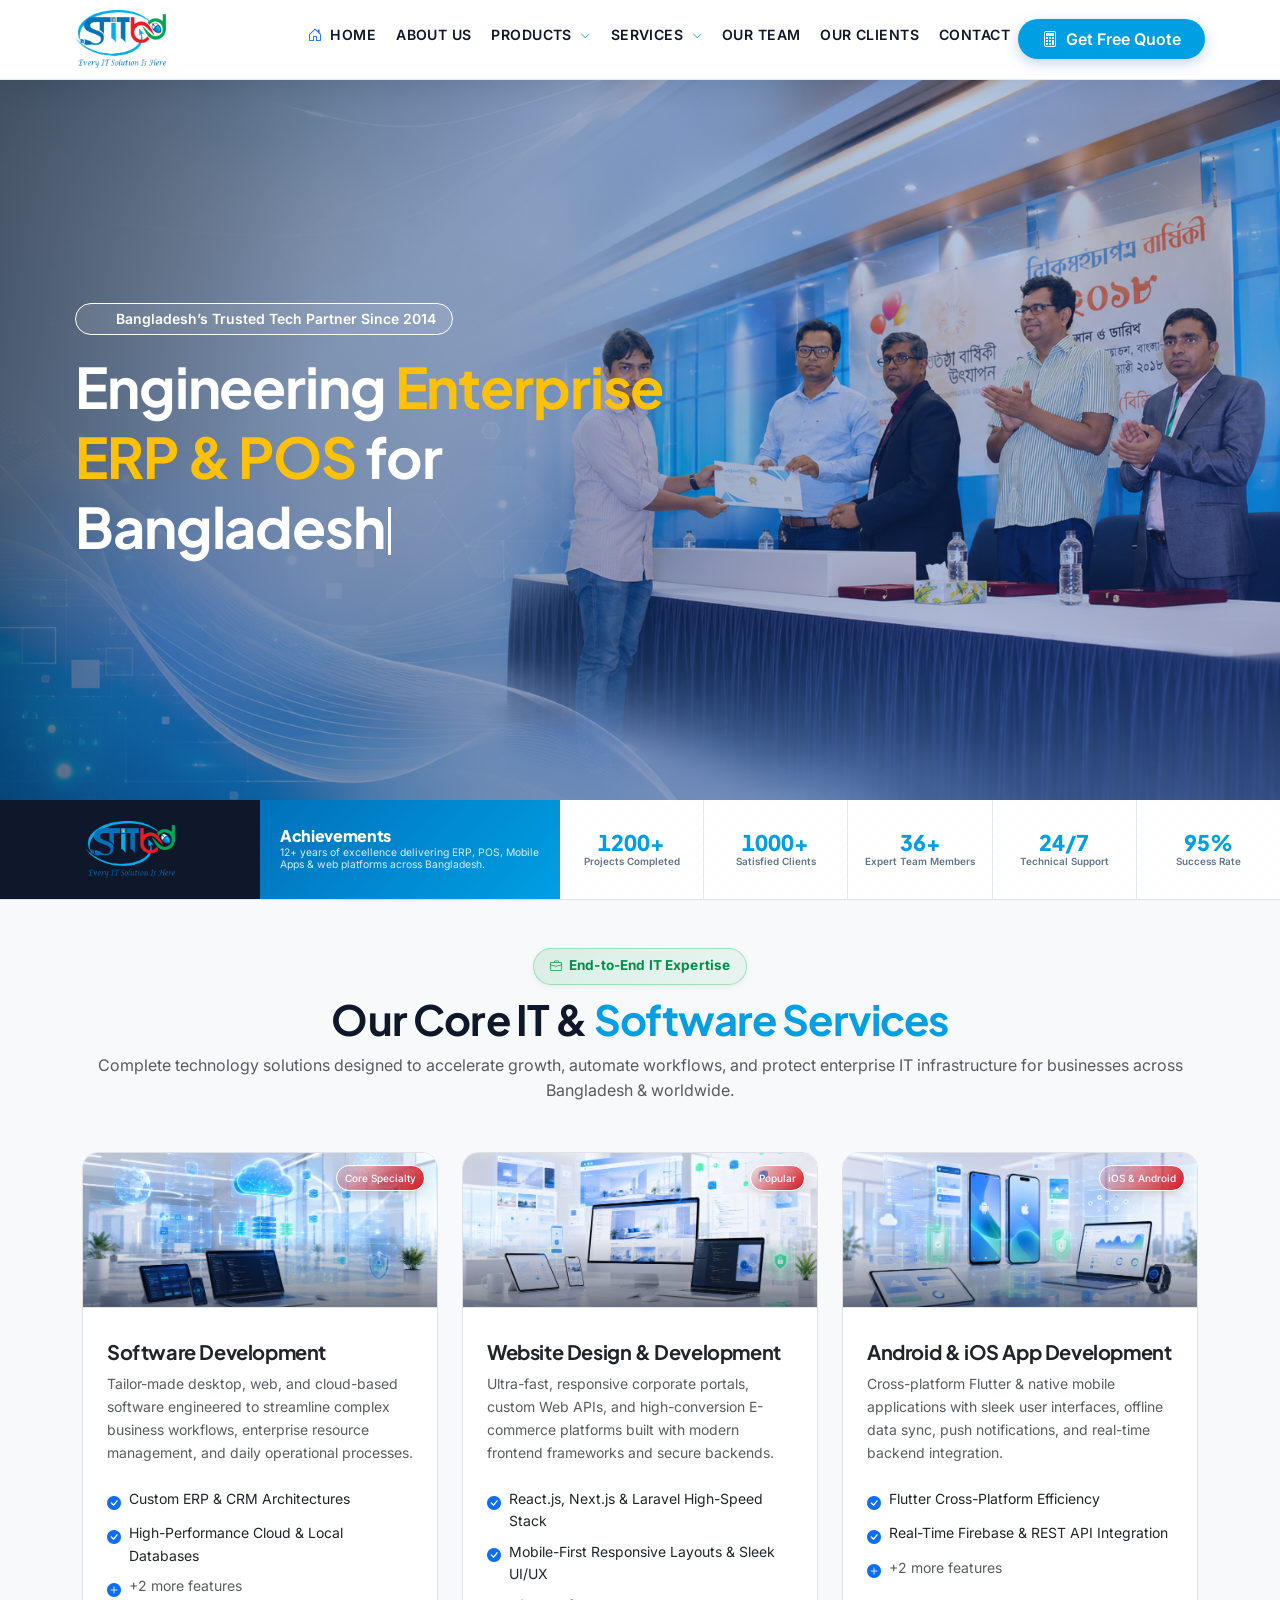
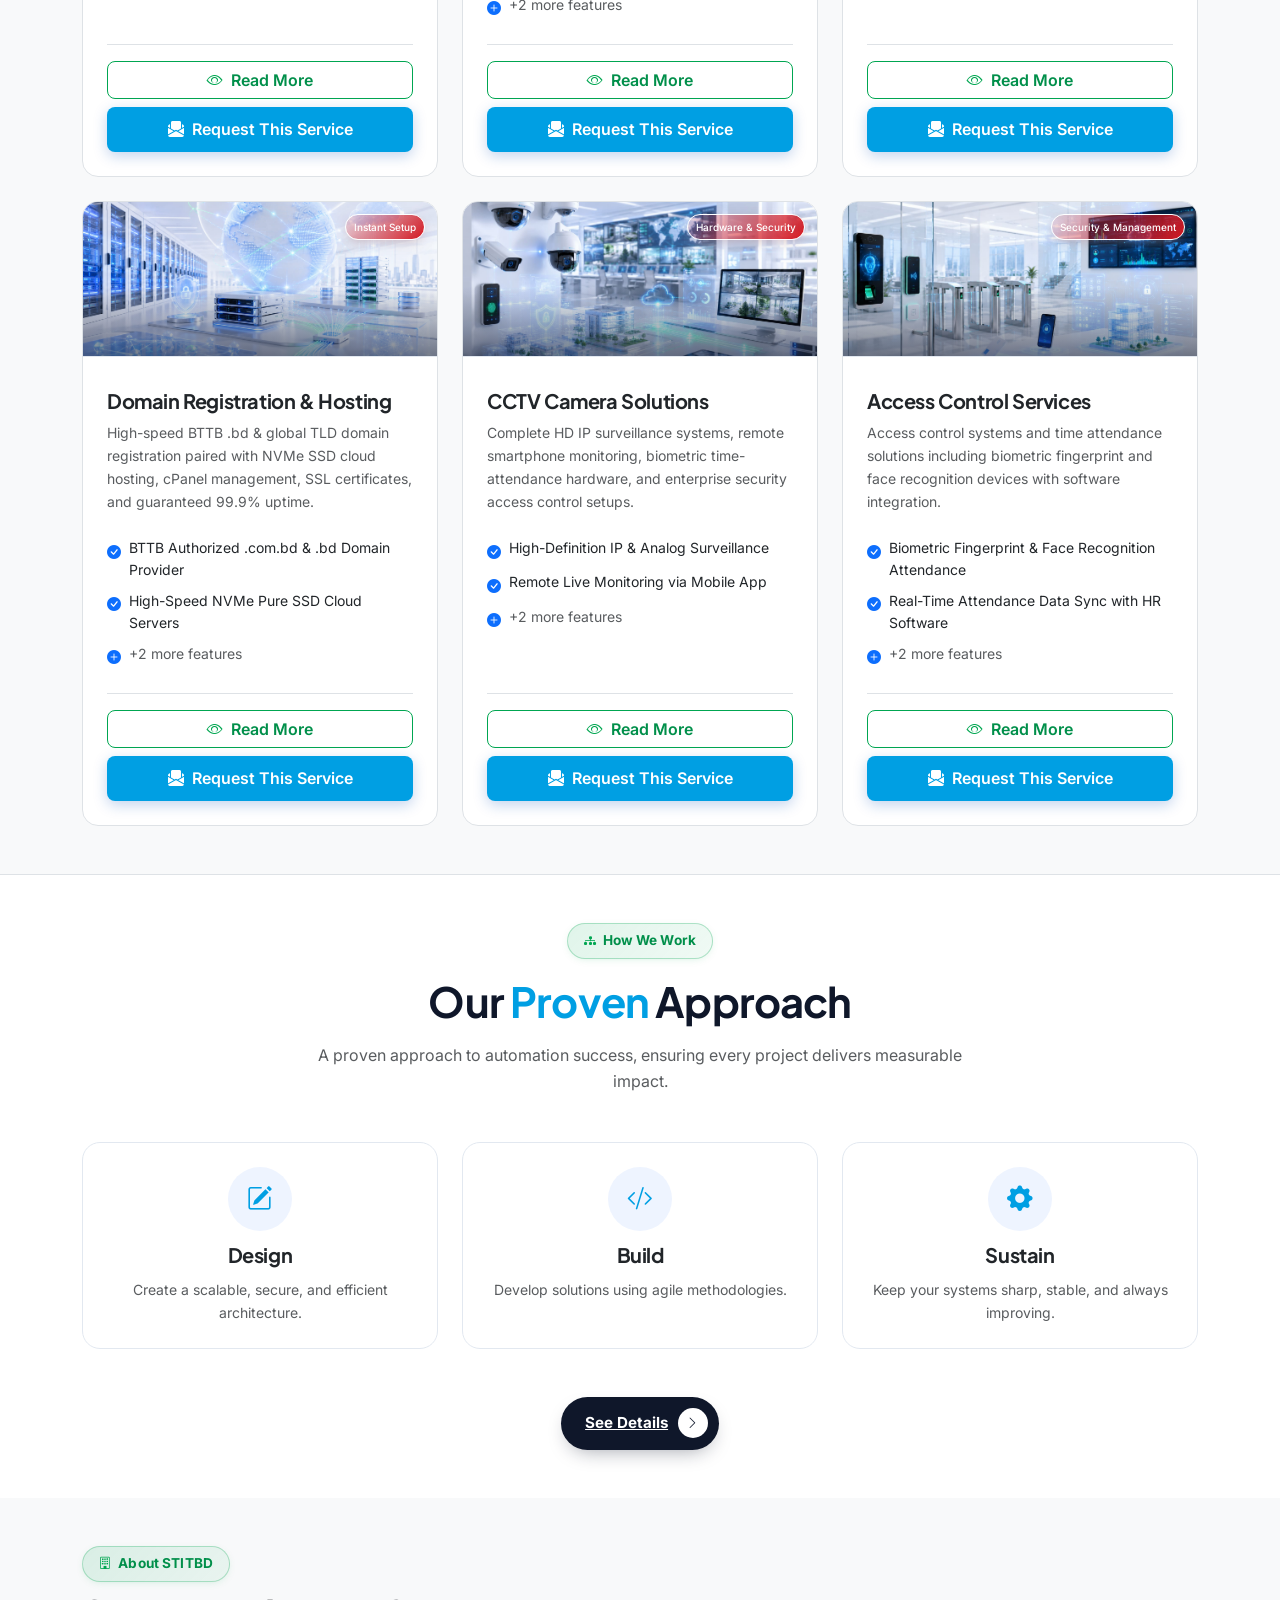
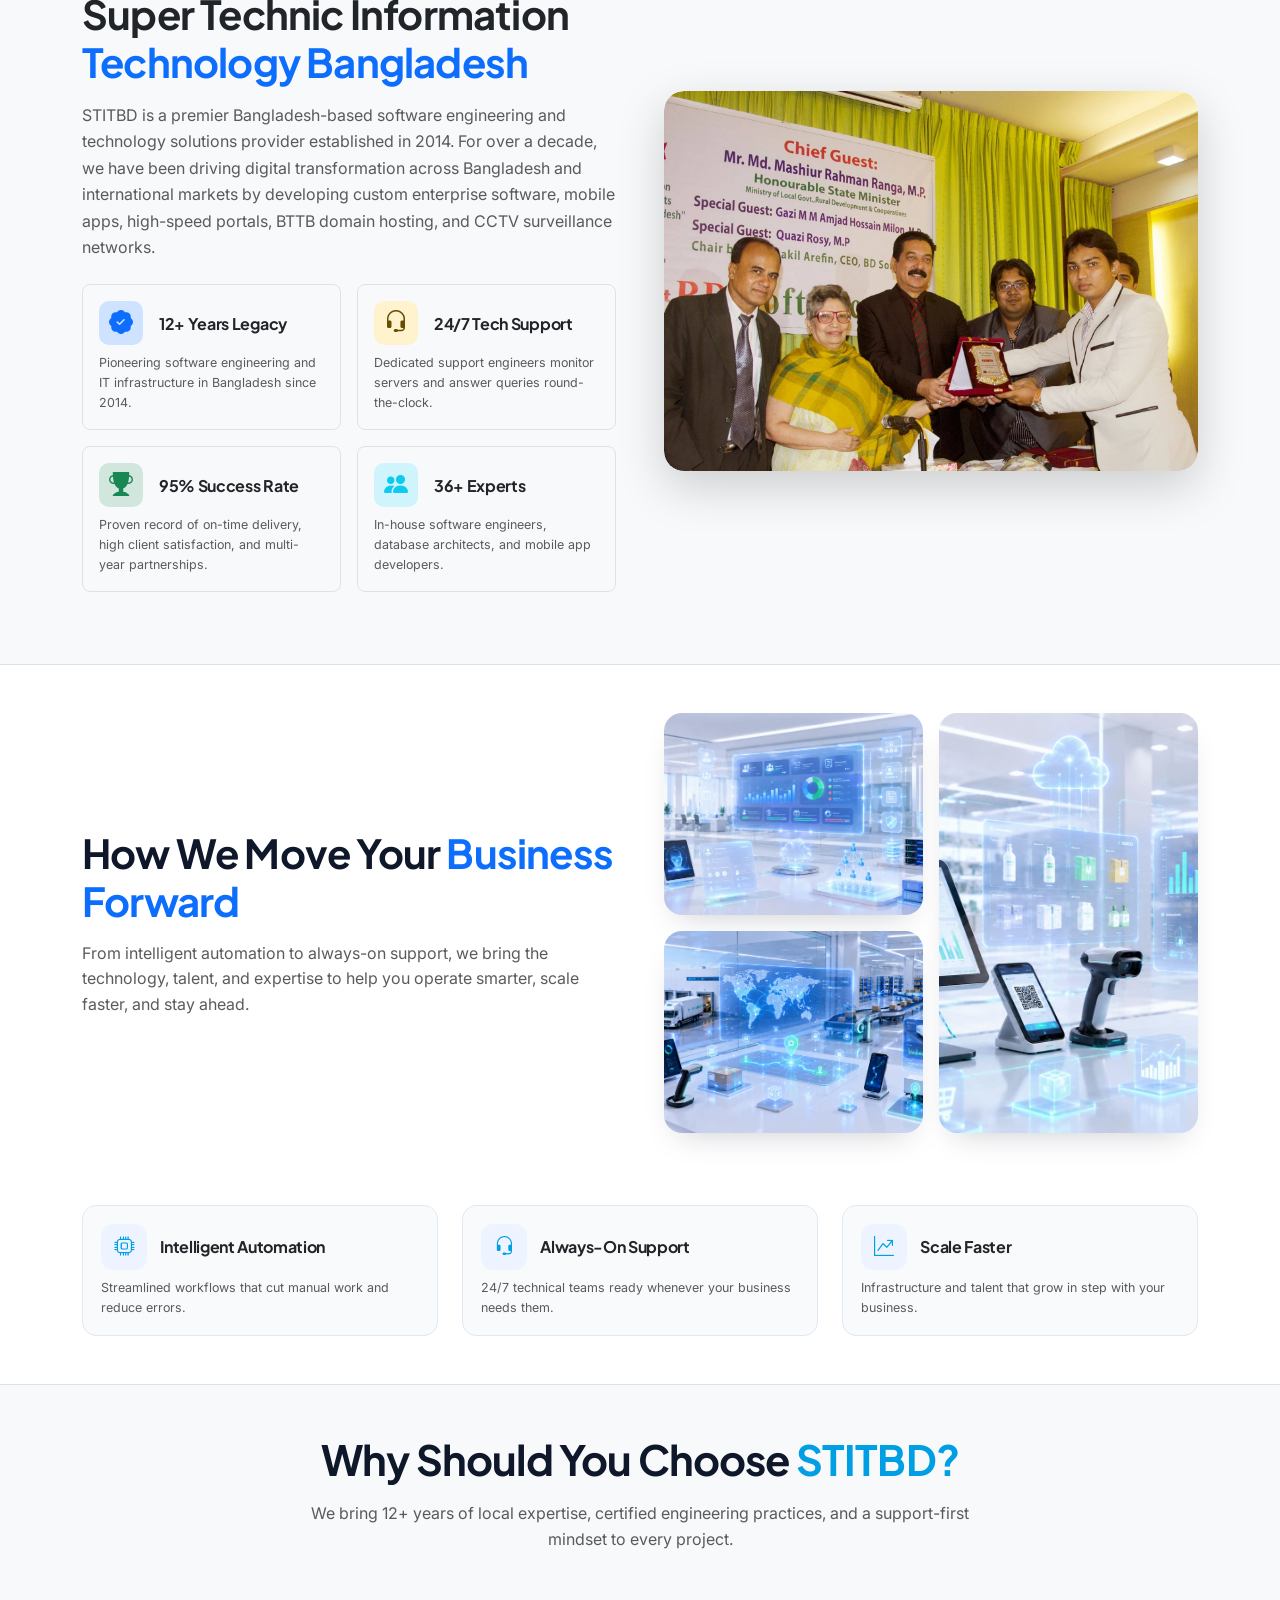
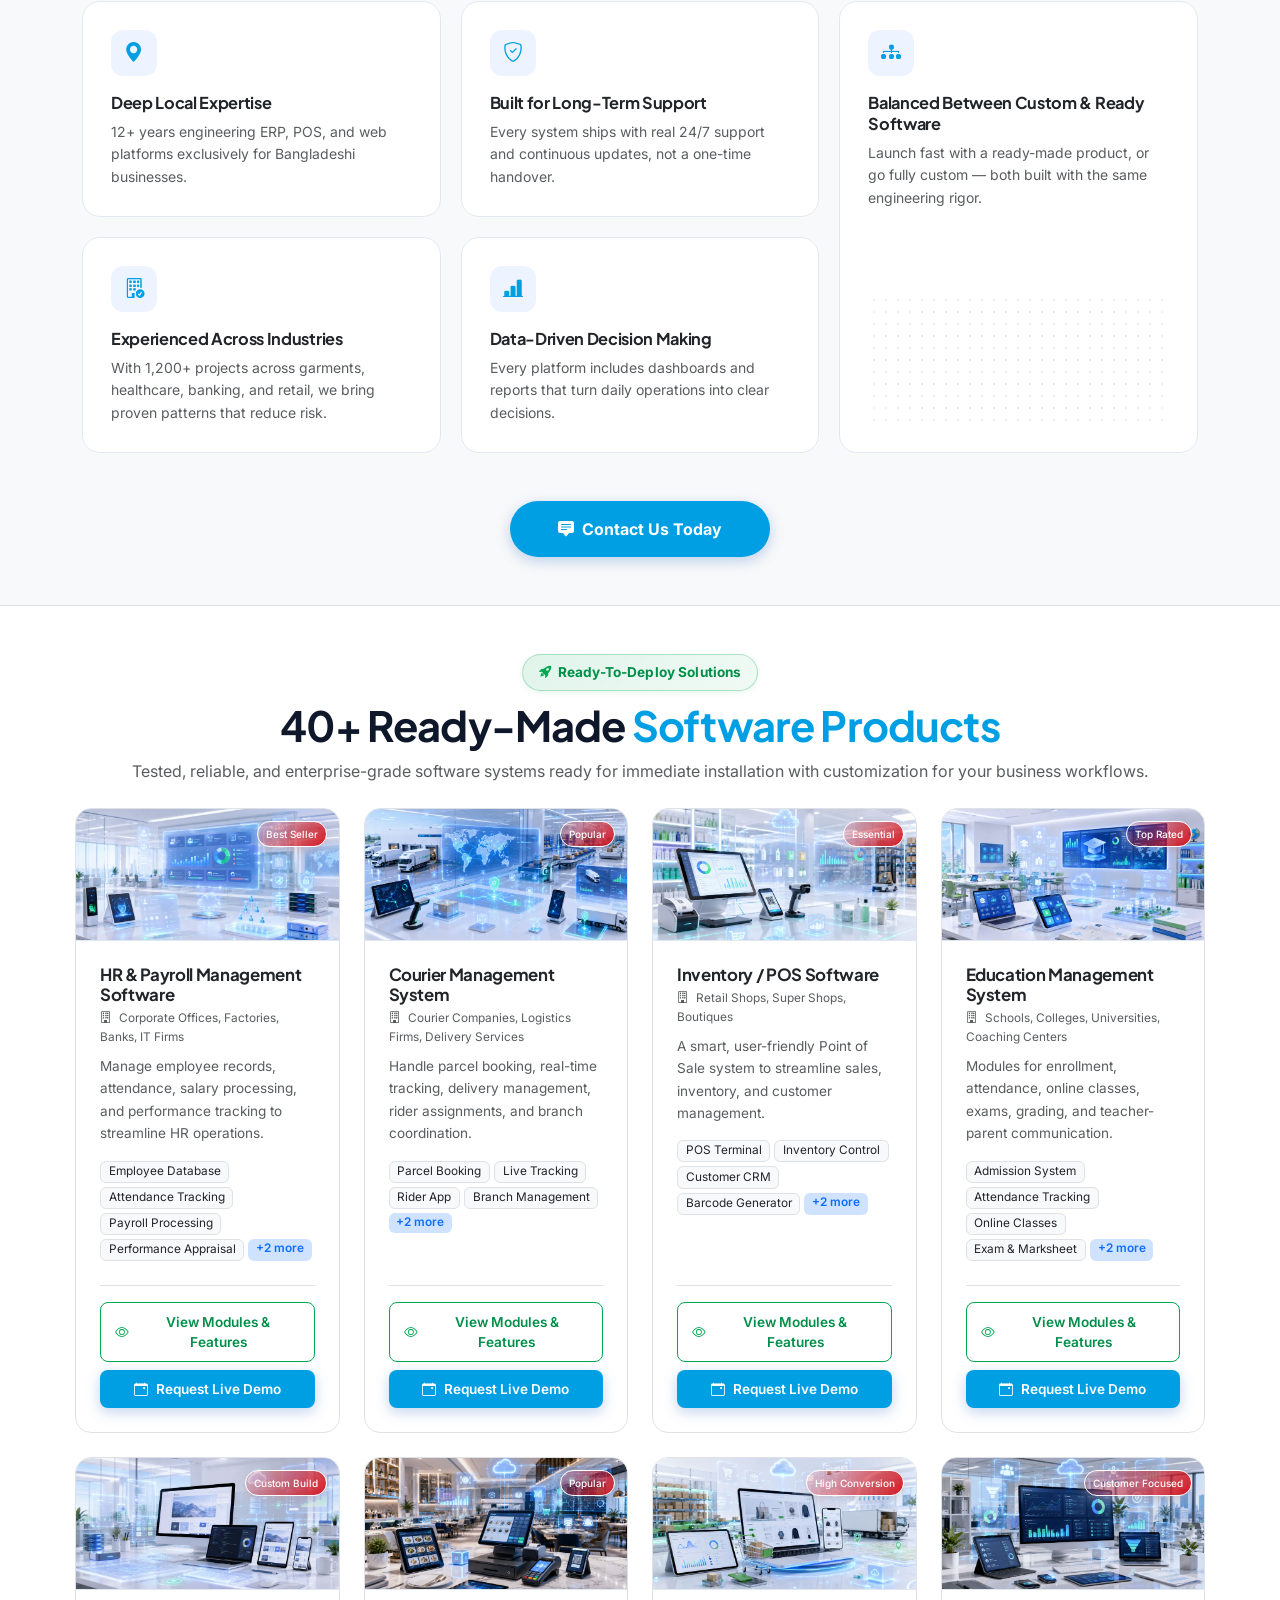
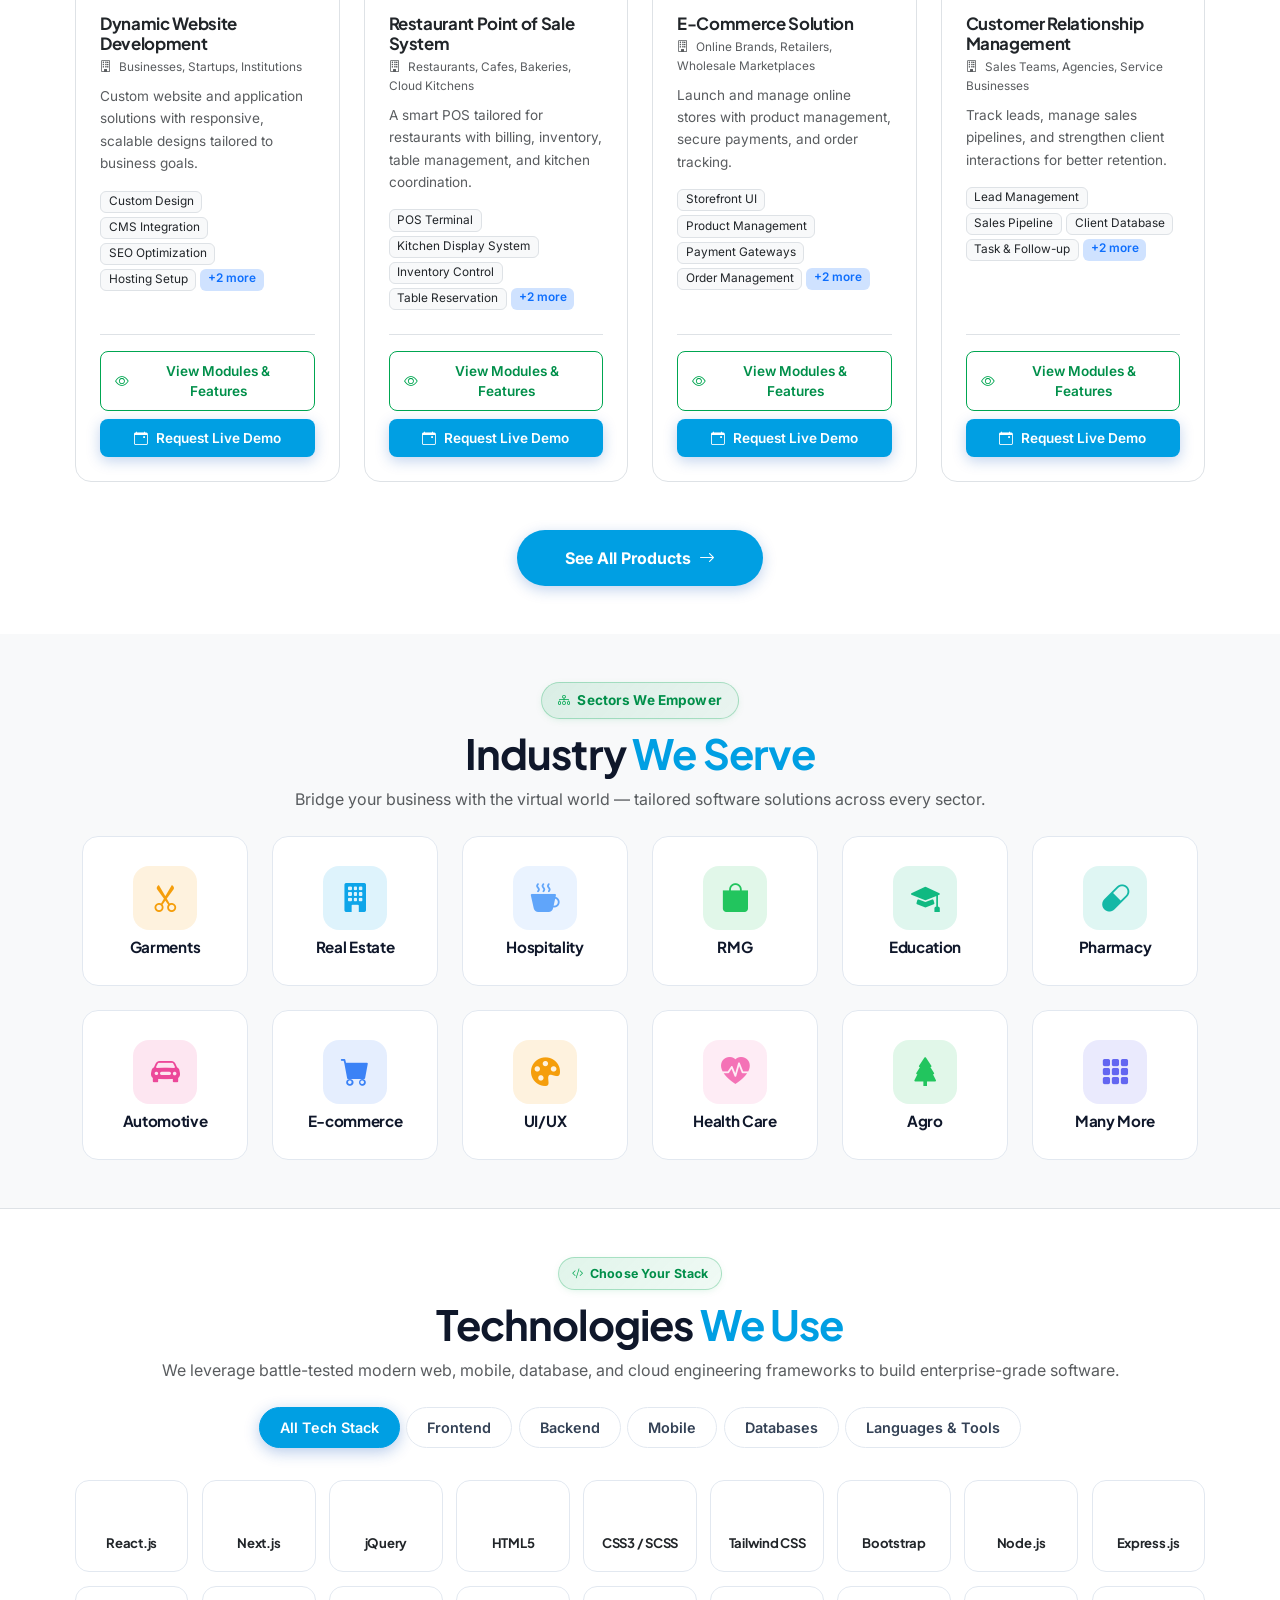
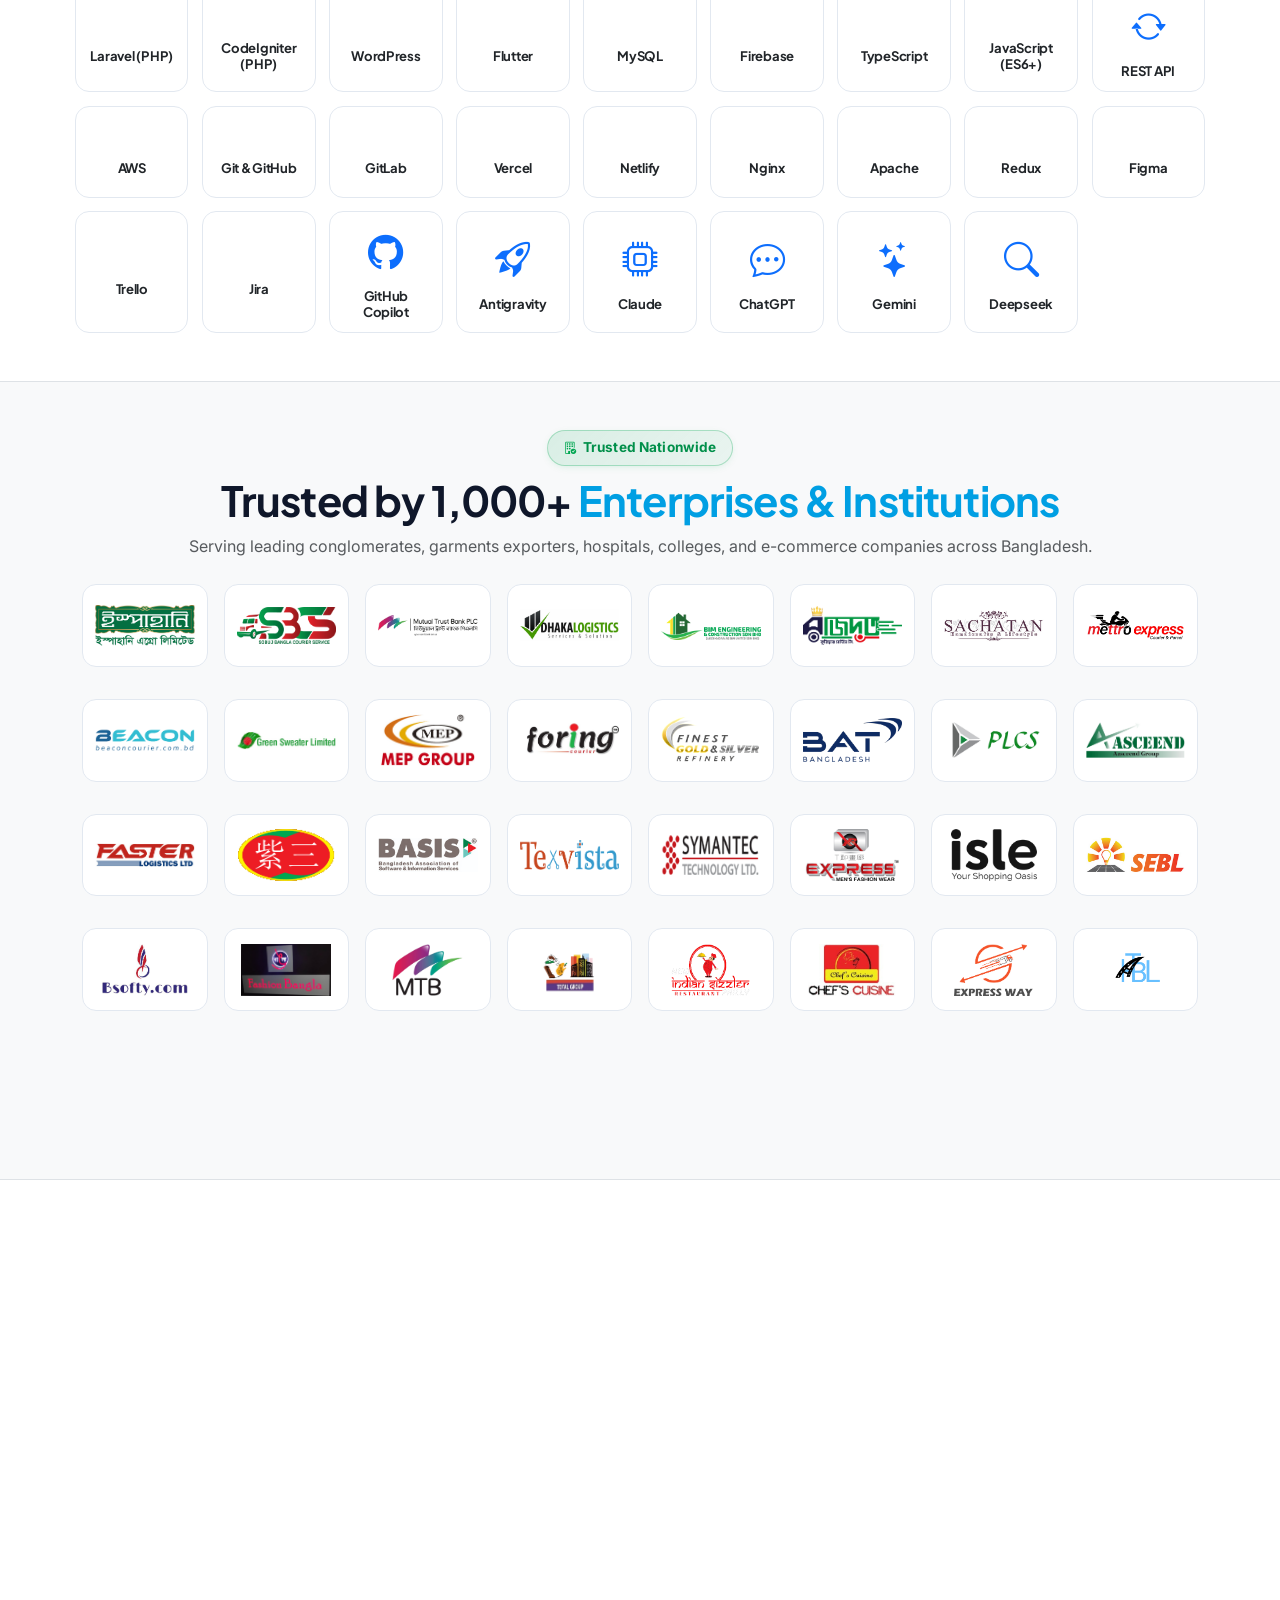
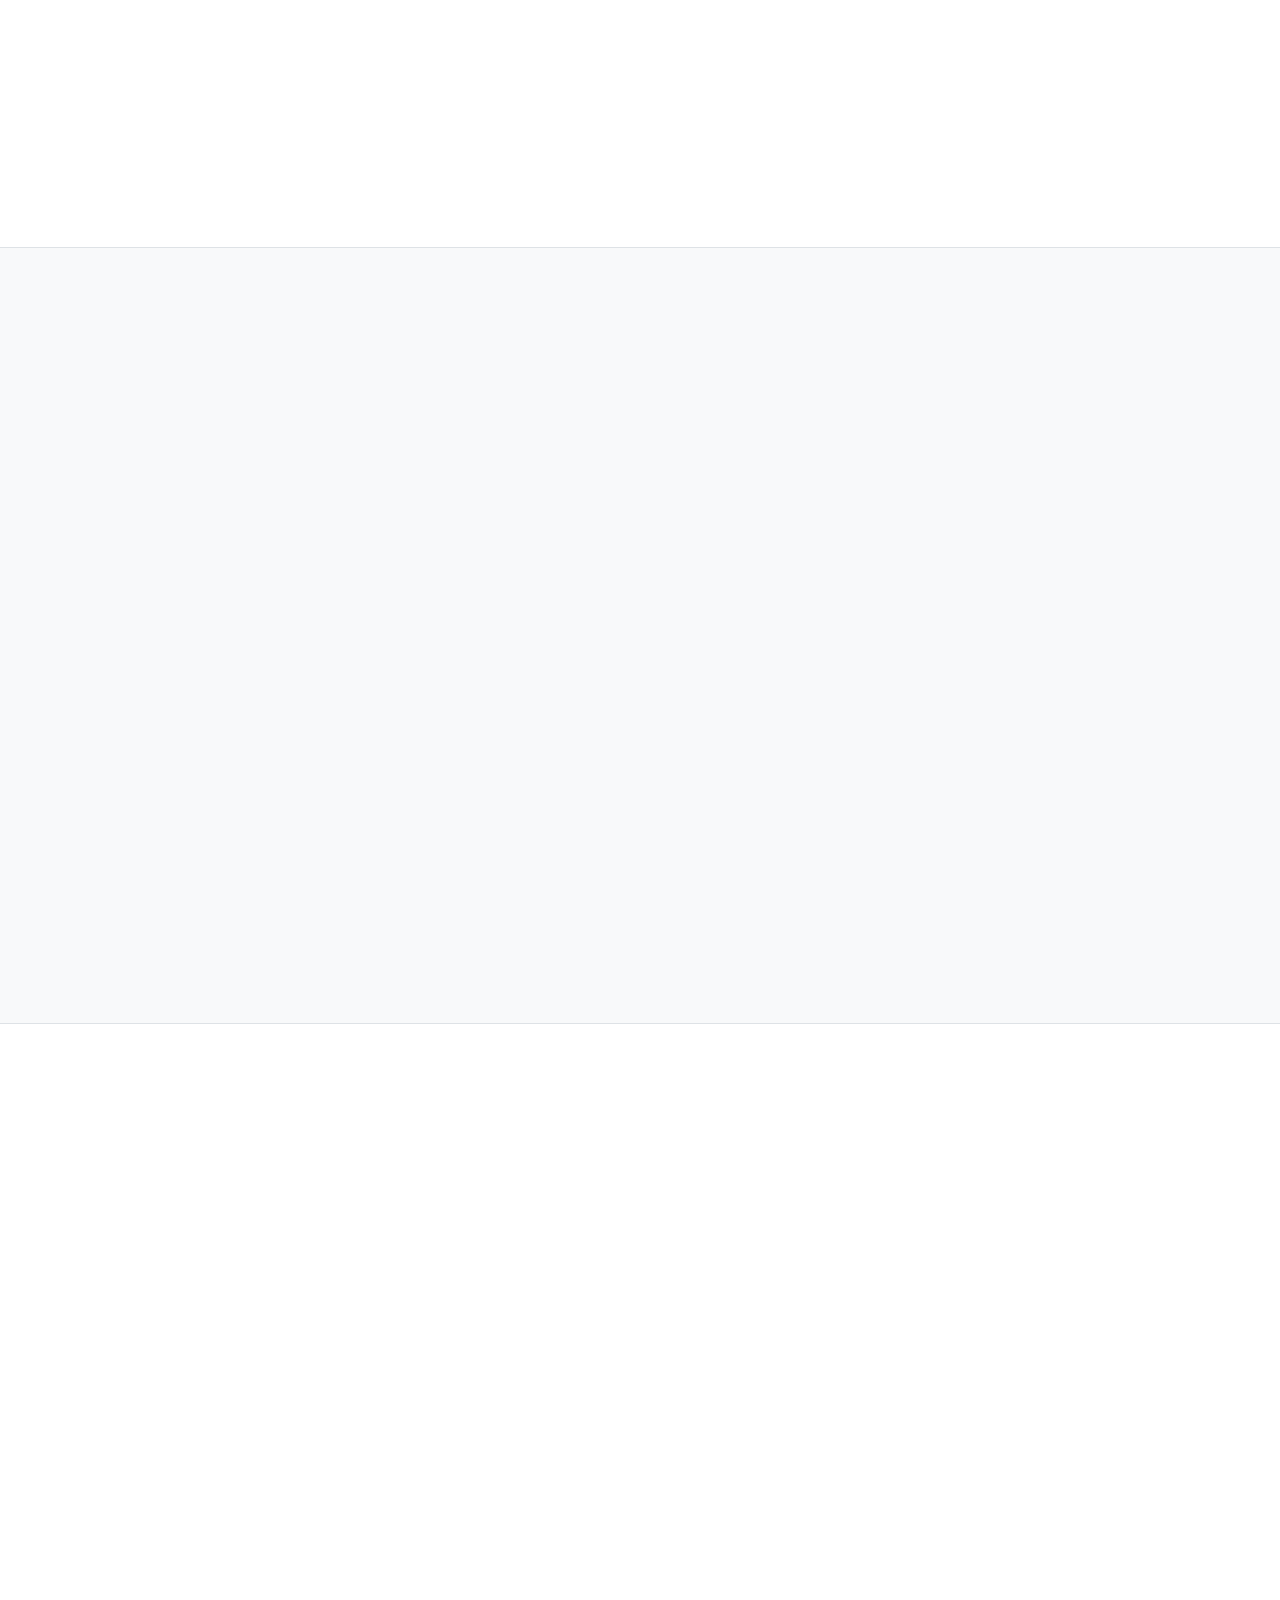
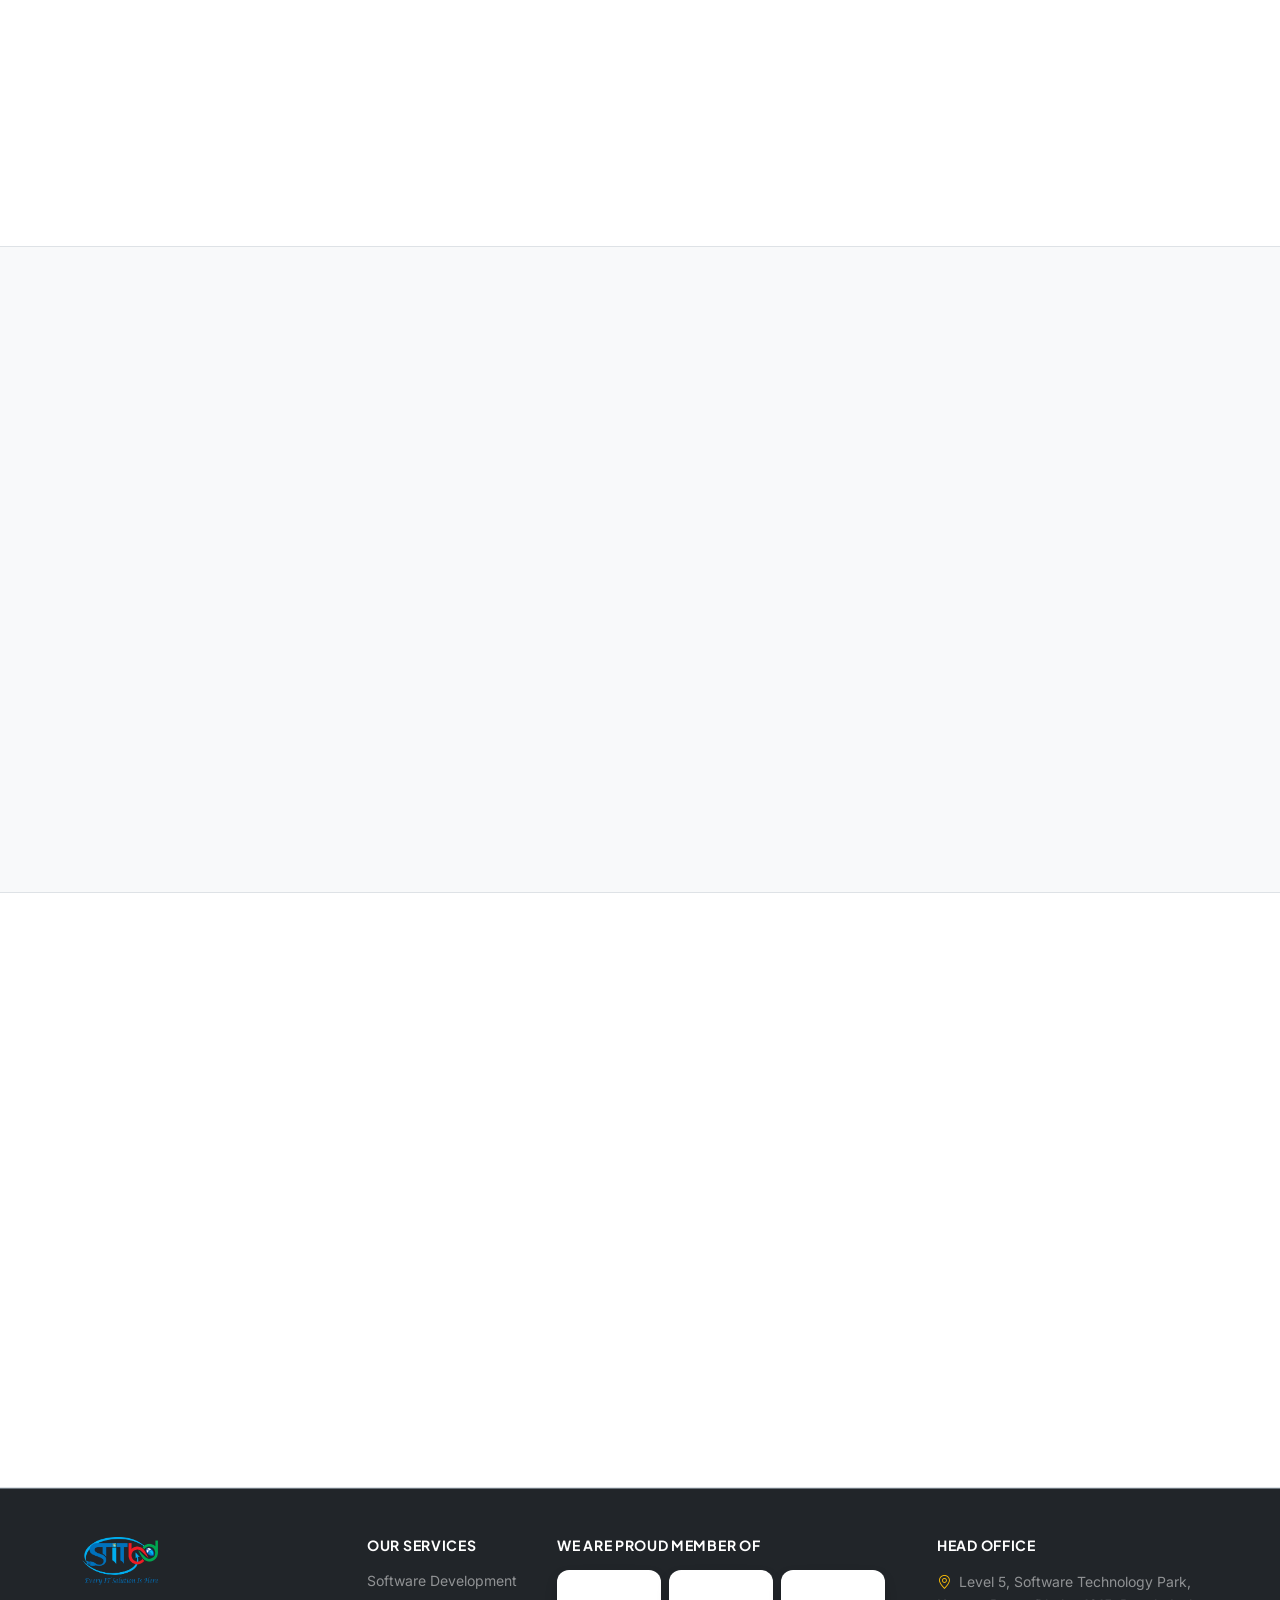
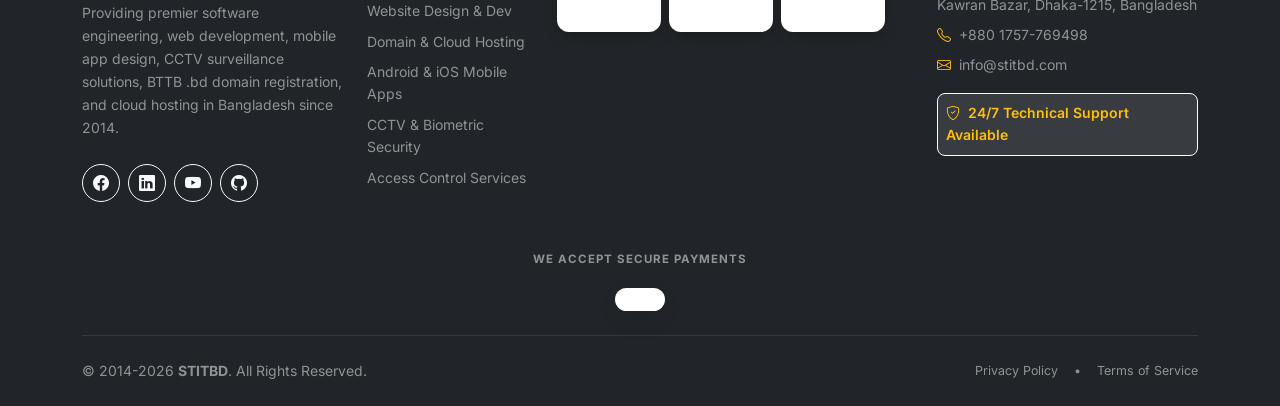
==== commit 59db9e41: "home screen update" ====
--- a/index.html
+++ b/index.html
@@ -505,24 +505,30 @@
         <div class="row g-4 justify-content-center" id="provenApproachGrid">
           <div class="col-12 col-sm-6 col-lg-4" data-aos="fade-up" data-aos-delay="0">
             <div class="card card-modern card-hover-lift h-100 p-4 text-center proven-card">
-              <div class="proven-icon mx-auto mb-3"><i class="bi bi-pencil-square"></i></div>
-              <h5 class="fw-bold font-heading text-dark mb-2">Design</h5>
+              <div class="proven-card-header">
+                <div class="proven-icon"><i class="bi bi-pencil-square"></i></div>
+                <h5 class="fw-bold font-heading text-dark mb-0">Design</h5>
+              </div>
               <p class="text-muted small mb-0">Create a scalable, secure, and efficient architecture.</p>
             </div>
           </div>
 
           <div class="col-12 col-sm-6 col-lg-4" data-aos="fade-up" data-aos-delay="80">
             <div class="card card-modern card-hover-lift h-100 p-4 text-center proven-card">
-              <div class="proven-icon mx-auto mb-3"><i class="bi bi-code-slash"></i></div>
-              <h5 class="fw-bold font-heading text-dark mb-2">Build</h5>
+              <div class="proven-card-header">
+                <div class="proven-icon"><i class="bi bi-code-slash"></i></div>
+                <h5 class="fw-bold font-heading text-dark mb-0">Build</h5>
+              </div>
               <p class="text-muted small mb-0">Develop solutions using agile methodologies.</p>
             </div>
           </div>
 
           <div class="col-12 col-sm-6 col-lg-4" data-aos="fade-up" data-aos-delay="160">
             <div class="card card-modern card-hover-lift h-100 p-4 text-center proven-card">
-              <div class="proven-icon mx-auto mb-3"><i class="bi bi-gear-fill"></i></div>
-              <h5 class="fw-bold font-heading text-dark mb-2">Sustain</h5>
+              <div class="proven-card-header">
+                <div class="proven-icon"><i class="bi bi-gear-fill"></i></div>
+                <h5 class="fw-bold font-heading text-dark mb-0">Sustain</h5>
+              </div>
               <p class="text-muted small mb-0">Keep your systems sharp, stable, and always improving.</p>
             </div>
           </div>
@@ -651,30 +657,29 @@
         <div class="row g-3 g-md-4 mt-4 mt-lg-5">
           <div class="col-12 col-sm-4" data-aos="fade-up" data-aos-delay="0">
             <div class="hwm-feature h-100">
-              <div class="hwm-feature-icon"><i class="bi bi-cpu"></i></div>
-              <div>
-                <h6 class="fw-bold text-dark mb-1">Intelligent Automation</h6>
-                <p class="text-muted extra-small mb-0">Streamlined workflows that cut manual work and reduce errors.</p>
-              </div>
+              <div class="hwm-feature-header">
+                <div class="hwm-feature-icon"><i class="bi bi-cpu"></i></div>
+                <h6 class="fw-bold text-dark mb-0">Intelligent Automation</h6>
+              </div>
+              <p class="text-muted extra-small mb-0">Streamlined workflows that cut manual work and reduce errors.</p>
             </div>
           </div>
           <div class="col-12 col-sm-4" data-aos="fade-up" data-aos-delay="80">
             <div class="hwm-feature h-100">
-              <div class="hwm-feature-icon"><i class="bi bi-headset"></i></div>
-              <div>
-                <h6 class="fw-bold text-dark mb-1">Always-On Support</h6>
-                <p class="text-muted extra-small mb-0">24/7 technical teams ready whenever your business needs them.</p>
-              </div>
+              <div class="hwm-feature-header">
+                <div class="hwm-feature-icon"><i class="bi bi-headset"></i></div>
+                <h6 class="fw-bold text-dark mb-0">Always-On Support</h6>
+              </div>
+              <p class="text-muted extra-small mb-0">24/7 technical teams ready whenever your business needs them.</p>
             </div>
           </div>
           <div class="col-12 col-sm-4" data-aos="fade-up" data-aos-delay="160">
             <div class="hwm-feature h-100">
-              <div class="hwm-feature-icon"><i class="bi bi-graph-up-arrow"></i></div>
-              <div>
-                <h6 class="fw-bold text-dark mb-1">Scale Faster</h6>
-                <p class="text-muted extra-small mb-0">Infrastructure and talent that grow in step with your business.
-                </p>
-              </div>
+              <div class="hwm-feature-header">
+                <div class="hwm-feature-icon"><i class="bi bi-graph-up-arrow"></i></div>
+                <h6 class="fw-bold text-dark mb-0">Scale Faster</h6>
+              </div>
+              <p class="text-muted extra-small mb-0">Infrastructure and talent that grow in step with your business.</p>
             </div>
           </div>
         </div>
@@ -698,37 +703,47 @@
 
         <div class="why-grid" data-aos="fade-up" data-aos-delay="100">
           <div class="why-card why-card-a">
-            <div class="why-icon"><i class="bi bi-geo-alt-fill"></i></div>
-            <h6 class="fw-bold text-dark mb-2">Deep Local Expertise</h6>
+            <div class="why-card-header">
+              <div class="why-icon mb-0"><i class="bi bi-geo-alt-fill"></i></div>
+              <h6 class="fw-bold text-dark mb-0">Deep Local Expertise</h6>
+            </div>
             <p class="text-muted small mb-0">12+ years engineering ERP, POS, and web platforms exclusively for
               Bangladeshi businesses.</p>
           </div>
 
           <div class="why-card why-card-b">
-            <div class="why-icon"><i class="bi bi-shield-check"></i></div>
-            <h6 class="fw-bold text-dark mb-2">Built for Long-Term Support</h6>
+            <div class="why-card-header">
+              <div class="why-icon mb-0"><i class="bi bi-shield-check"></i></div>
+              <h6 class="fw-bold text-dark mb-0">Built for Long-Term Support</h6>
+            </div>
             <p class="text-muted small mb-0">Every system ships with real 24/7 support and continuous updates, not a
               one-time handover.</p>
           </div>
 
           <div class="why-card why-card-c">
-            <div class="why-icon"><i class="bi bi-diagram-3-fill"></i></div>
-            <h6 class="fw-bold text-dark mb-2">Balanced Between Custom & Ready Software</h6>
+            <div class="why-card-header">
+              <div class="why-icon mb-0"><i class="bi bi-diagram-3-fill"></i></div>
+              <h6 class="fw-bold text-dark mb-0">Balanced Between Custom & Ready Software</h6>
+            </div>
             <p class="text-muted small mb-0">Launch fast with a ready-made product, or go fully custom — both built with
               the same engineering rigor.</p>
             <div class="why-dots" aria-hidden="true"></div>
           </div>
 
           <div class="why-card why-card-d">
-            <div class="why-icon"><i class="bi bi-building-check"></i></div>
-            <h6 class="fw-bold text-dark mb-2">Experienced Across Industries</h6>
+            <div class="why-card-header">
+              <div class="why-icon mb-0"><i class="bi bi-building-check"></i></div>
+              <h6 class="fw-bold text-dark mb-0">Experienced Across Industries</h6>
+            </div>
             <p class="text-muted small mb-0">With 1,200+ projects across garments, healthcare, banking, and retail, we
               bring proven patterns that reduce risk.</p>
           </div>
 
           <div class="why-card why-card-e">
-            <div class="why-icon"><i class="bi bi-bar-chart-line-fill"></i></div>
-            <h6 class="fw-bold text-dark mb-2">Data-Driven Decision Making</h6>
+            <div class="why-card-header">
+              <div class="why-icon mb-0"><i class="bi bi-bar-chart-line-fill"></i></div>
+              <h6 class="fw-bold text-dark mb-0">Data-Driven Decision Making</h6>
+            </div>
             <p class="text-muted small mb-0">Every platform includes dashboards and reports that turn daily operations
               into clear decisions.</p>
           </div>
--- a/css/styles.css
+++ b/css/styles.css
@@ -1415,35 +1415,29 @@
 /* Mobile */
 @media (max-width: 767.98px) {
   .stats-brand-panel {
-    flex: 1 1 100%;
-    min-height: 90px;
-    padding: 1rem;
-  }
-
-  .stats-brand-logo {
-    max-width: 120px;
+    display: none !important;
   }
 
   .stats-achieve-panel {
     flex: 1 1 100%;
     min-height: auto;
-    padding: 1.25rem 1.25rem 1.5rem;
+    padding: 1rem 1rem 1.25rem;
     text-align: center;
     align-items: center;
   }
 
   .stats-achieve-title {
-    font-size: 1.35rem;
+    font-size: 1.2rem;
   }
 
   .stats-achieve-sub {
-    font-size: 0.78rem;
+    font-size: 0.72rem;
   }
 
   .stat-card {
     flex: 1 1 50%;
     min-width: 50%;
-    padding: 1.15rem 0.6rem;
+    padding: 0.75rem 0.4rem;
   }
 
   .stat-card:nth-child(3n+1) {
@@ -1455,38 +1449,34 @@
   }
 
   .stat-card-value {
-    font-size: 1.55rem;
+    font-size: 1.3rem;
   }
 
   .stat-card-label {
-    font-size: 0.72rem;
+    font-size: 0.62rem;
   }
 }
 
 /* Small mobile */
 @media (max-width: 480px) {
-  .stats-brand-logo {
-    max-width: 100px;
-  }
-
   .stats-achieve-title {
-    font-size: 1.15rem;
+    font-size: 1.05rem;
   }
 
   .stats-achieve-sub {
-    font-size: 0.72rem;
+    font-size: 0.66rem;
   }
 
   .stat-card {
-    padding: 0.95rem 0.5rem;
+    padding: 0.55rem 0.3rem;
   }
 
   .stat-card-value {
-    font-size: 1.3rem;
+    font-size: 1.1rem;
   }
 
   .stat-card-label {
-    font-size: 0.66rem;
+    font-size: 0.56rem;
   }
 }
 
@@ -2335,8 +2325,8 @@
    -------------------------------------------------------------------------- */
 @media (max-width: 767.98px) {
   #domainPricingGrid.row.g-3 {
-    --bs-gutter-x: 0.6rem;
-    --bs-gutter-y: 0.6rem;
+    --bs-gutter-x: 0.3rem;
+    --bs-gutter-y: 0.3rem;
   }
 
   #domainPricingGrid>[class*="col-"] {
@@ -2346,55 +2336,68 @@
   }
 
   .domain-pricing-card {
-    padding: 0.4rem 0.45rem !important;
+    padding: 0.2rem 0.22rem !important;
+    border-radius: 9px !important;
+    line-height: 1.1 !important;
   }
 
   .domain-pricing-card .badge {
-    font-size: 0.55rem !important;
-    padding: 0.18rem 0.4rem !important;
-    margin-bottom: 0.4rem !important;
+    font-size: 0.42rem !important;
+    padding: 0.1rem 0.26rem !important;
+    margin-bottom: 0.18rem !important;
+    line-height: 1 !important;
   }
 
   .domain-pricing-card h5 {
-    font-size: 0.8rem !important;
-    margin-bottom: 0.15rem !important;
+    font-size: 0.66rem !important;
+    margin-bottom: 0.05rem !important;
+    line-height: 1.1 !important;
   }
 
   .domain-pricing-card .fs-5 {
-    font-size: 0.72rem !important;
+    font-size: 0.58rem !important;
+    line-height: 1.1 !important;
   }
 
   .domain-pricing-card .extra-small {
-    font-size: 0.55rem !important;
+    font-size: 0.42rem !important;
+    line-height: 1 !important;
   }
 }
 
 @media (max-width: 480px) {
   #domainPricingGrid.row.g-3 {
-    --bs-gutter-x: 0.4rem;
-    --bs-gutter-y: 0.4rem;
+    --bs-gutter-x: 0.2rem;
+    --bs-gutter-y: 0.2rem;
   }
 
   .domain-pricing-card {
-    padding: 0.3rem 0.35rem !important;
-    border-radius: 10px !important;
+    padding: 0.15rem 0.15rem !important;
+    border-radius: 8px !important;
+    line-height: 1.05 !important;
   }
 
   .domain-pricing-card .badge {
+    font-size: 0.36rem !important;
+    padding: 0.06rem 0.22rem !important;
+    margin-bottom: 0.14rem !important;
+    line-height: 1 !important;
+  }
+
+  .domain-pricing-card h5 {
+    font-size: 0.56rem !important;
+    margin-bottom: 0.04rem !important;
+    line-height: 1.05 !important;
+  }
+
+  .domain-pricing-card .fs-5 {
     font-size: 0.5rem !important;
-    padding: 0.1rem 0.35rem !important;
-  }
-
-  .domain-pricing-card h5 {
-    font-size: 0.72rem !important;
-  }
-
-  .domain-pricing-card .fs-5 {
-    font-size: 0.66rem !important;
+    line-height: 1.05 !important;
   }
 
   .domain-pricing-card .extra-small {
-    font-size: 0.5rem !important;
+    font-size: 0.36rem !important;
+    line-height: 1 !important;
   }
 }
 
@@ -2963,24 +2966,30 @@
     --bs-gutter-y: 0.4rem;
   }
 
+  #techStackGrid>[class*="col-"] {
+    flex: 0 0 auto;
+    width: 33.333% !important;
+    max-width: 33.333% !important;
+  }
+
   #techStackGrid .tech-card {
-    min-height: 74px;
-    padding: 0.45rem !important;
-    border-radius: 10px;
+    min-height: 64px;
+    padding: 0.35rem 0.25rem !important;
+    border-radius: 9px;
     cursor: default;
   }
 
   #techStackGrid .tech-icon {
-    margin-bottom: 0.3rem !important;
+    margin-bottom: 0.2rem !important;
   }
 
   #techStackGrid .tech-icon i {
-    font-size: 1.5rem !important;
+    font-size: 1.2rem !important;
   }
 
   #techStackGrid .tech-name {
-    font-size: 0.58rem !important;
-    line-height: 1.15;
+    font-size: 0.52rem !important;
+    line-height: 1.1;
   }
 
   /* Hover-reveal description is desktop-only; hide entirely on mobile */
@@ -3022,22 +3031,27 @@
   }
 
   #techStackGrid {
-    --bs-gutter-x: 0.3rem;
-    --bs-gutter-y: 0.3rem;
+    --bs-gutter-x: 0.25rem;
+    --bs-gutter-y: 0.25rem;
+  }
+
+  #techStackGrid>[class*="col-"] {
+    width: 33.333% !important;
+    max-width: 33.333% !important;
   }
 
   #techStackGrid .tech-card {
-    min-height: 66px;
-    padding: 0.35rem !important;
+    min-height: 56px;
+    padding: 0.28rem 0.2rem !important;
     border-radius: 8px;
   }
 
   #techStackGrid .tech-icon i {
-    font-size: 1.3rem !important;
+    font-size: 1.05rem !important;
   }
 
   #techStackGrid .tech-name {
-    font-size: 0.54rem !important;
+    font-size: 0.48rem !important;
   }
 }
 
@@ -3757,6 +3771,18 @@
   border-radius: 18px;
 }
 
+.proven-card-header {
+  display: flex;
+  flex-direction: column;
+  align-items: center;
+  gap: 0;
+  margin-bottom: 0.75rem;
+}
+
+.proven-card-header h5 {
+  margin-top: 0.75rem;
+}
+
 .proven-icon {
   width: 64px;
   height: 64px;
@@ -3766,6 +3792,7 @@
   display: flex;
   align-items: center;
   justify-content: center;
+  flex-shrink: 0;
   transition: transform 0.35s cubic-bezier(0.16, 1, 0.3, 1), background 0.35s ease, color 0.35s ease;
 }
 
@@ -3855,26 +3882,40 @@
   }
 
   .proven-card {
-    padding: 1.1rem !important;
-    border-radius: 14px;
+    padding: 0.75rem 0.9rem !important;
+    border-radius: 12px;
+    text-align: center !important;
+  }
+
+  .proven-card-header {
+    flex-direction: row;
+    justify-content: center;
+    align-items: center;
+    gap: 0.6rem;
+    margin-bottom: 0.35rem;
   }
 
   .proven-icon {
-    width: 48px;
-    height: 48px;
+    width: 38px;
+    height: 38px;
   }
 
   .proven-icon i {
-    font-size: 1.25rem;
+    font-size: 1.05rem;
+  }
+
+  .proven-card-header h5 {
+    margin-top: 0;
   }
 
   .proven-card h5 {
-    font-size: 0.9rem !important;
-    margin-bottom: 0.35rem !important;
+    font-size: 0.85rem !important;
+    margin-bottom: 0 !important;
   }
 
   .proven-card p.small {
-    font-size: 0.76rem !important;
+    font-size: 0.72rem !important;
+    margin-left: 0;
   }
 
   .btn-proven-cta {
@@ -3896,16 +3937,30 @@
   }
 
   .proven-card {
-    padding: 0.9rem !important;
+    padding: 0.6rem 0.75rem !important;
   }
 
   .proven-icon {
-    width: 42px;
-    height: 42px;
+    width: 32px;
+    height: 32px;
   }
 
   .proven-icon i {
-    font-size: 1.1rem;
+    font-size: 0.92rem;
+  }
+
+  .proven-card-header {
+    gap: 0.5rem;
+    justify-content: center;
+  }
+
+  .proven-card h5 {
+    font-size: 0.78rem !important;
+  }
+
+  .proven-card p.small {
+    font-size: 0.68rem !important;
+    margin-left: 0;
   }
 }
 
@@ -4197,13 +4252,19 @@
 
 .hwm-feature {
   display: flex;
-  align-items: flex-start;
-  gap: 0.85rem;
+  flex-direction: column;
+  gap: 0.5rem;
   background: var(--body-bg);
   border: 1px solid var(--border-color);
   border-radius: 14px;
   padding: 1.1rem;
   transition: transform 0.3s ease, box-shadow 0.3s ease, border-color 0.3s ease;
+}
+
+.hwm-feature-header {
+  display: flex;
+  align-items: center;
+  gap: 0.85rem;
 }
 
 .hwm-feature:hover {
@@ -4263,24 +4324,30 @@
   }
 
   .hwm-feature {
-    padding: 0.85rem;
+    padding: 0.6rem 0.75rem;
     border-radius: 12px;
-    gap: 0.65rem;
+    gap: 0.3rem;
+    text-align: center;
+  }
+
+  .hwm-feature-header {
+    justify-content: center;
+    gap: 0.5rem;
   }
 
   .hwm-feature-icon {
-    width: 38px;
-    height: 38px;
-    font-size: 1.05rem;
-    border-radius: 10px;
+    width: 34px;
+    height: 34px;
+    font-size: 0.95rem;
+    border-radius: 9px;
   }
 
   .hwm-feature h6 {
-    font-size: 0.85rem !important;
+    font-size: 0.8rem !important;
   }
 
   .hwm-feature p.extra-small {
-    font-size: 0.7rem !important;
+    font-size: 0.66rem !important;
   }
 }
 
@@ -4300,16 +4367,27 @@
   }
 
   .hwm-feature {
-    padding: 0.7rem;
-    flex-direction: column;
-    align-items: flex-start;
-    text-align: left;
+    padding: 0.5rem 0.6rem;
+    text-align: center;
+  }
+
+  .hwm-feature-header {
+    justify-content: center;
+    gap: 0.4rem;
   }
 
   .hwm-feature-icon {
-    width: 34px;
-    height: 34px;
-    font-size: 0.95rem;
+    width: 30px;
+    height: 30px;
+    font-size: 0.85rem;
+  }
+
+  .hwm-feature h6 {
+    font-size: 0.75rem !important;
+  }
+
+  .hwm-feature p.extra-small {
+    font-size: 0.62rem !important;
   }
 }
 
@@ -4367,6 +4445,18 @@
   flex-direction: column;
 }
 
+.why-card-header {
+  display: flex;
+  flex-direction: column;
+  align-items: flex-start;
+  gap: 0;
+  margin-bottom: 0.5rem;
+}
+
+.why-card-header h6 {
+  margin-top: 1rem;
+}
+
 .why-icon {
   width: 46px;
   height: 46px;
@@ -4377,7 +4467,7 @@
   align-items: center;
   justify-content: center;
   font-size: 1.25rem;
-  margin-bottom: 1rem;
+  flex-shrink: 0;
 }
 
 .why-card h6 {
@@ -4445,29 +4535,41 @@
   }
 
   .why-card {
-    padding: 1.15rem;
-    border-radius: 14px;
+    padding: 0.75rem 0.9rem;
+    border-radius: 12px;
+    text-align: center;
+  }
+
+  .why-card-header {
+    flex-direction: row;
+    justify-content: center;
+    align-items: center;
+    gap: 0.55rem;
+    margin-bottom: 0.35rem;
+  }
+
+  .why-card-header h6 {
+    margin-top: 0;
   }
 
   .why-icon {
-    width: 40px;
-    height: 40px;
-    font-size: 1.05rem;
-    border-radius: 10px;
-    margin-bottom: 0.75rem;
+    width: 34px;
+    height: 34px;
+    font-size: 0.95rem;
+    border-radius: 9px;
   }
 
   .why-card h6 {
-    font-size: 0.9rem !important;
+    font-size: 0.82rem !important;
   }
 
   .why-card p.small {
-    font-size: 0.78rem !important;
+    font-size: 0.72rem !important;
   }
 
   .why-dots {
-    height: 80px;
-    padding-top: 1rem;
+    height: 55px;
+    padding-top: 0.6rem;
   }
 }
 
@@ -4478,18 +4580,28 @@
   }
 
   .why-card {
-    padding: 1rem;
+    padding: 0.6rem 0.7rem;
+  }
+
+  .why-card-header {
+    gap: 0.4rem;
+  }
+
+  .why-icon {
+    width: 30px;
+    height: 30px;
+    font-size: 0.85rem;
   }
 
   .why-card h6 {
-    font-size: 0.85rem !important;
+    font-size: 0.76rem !important;
   }
 
   .why-card p.small {
-    font-size: 0.72rem !important;
+    font-size: 0.66rem !important;
   }
 
   .why-dots {
-    height: 65px;
+    height: 45px;
   }
 }
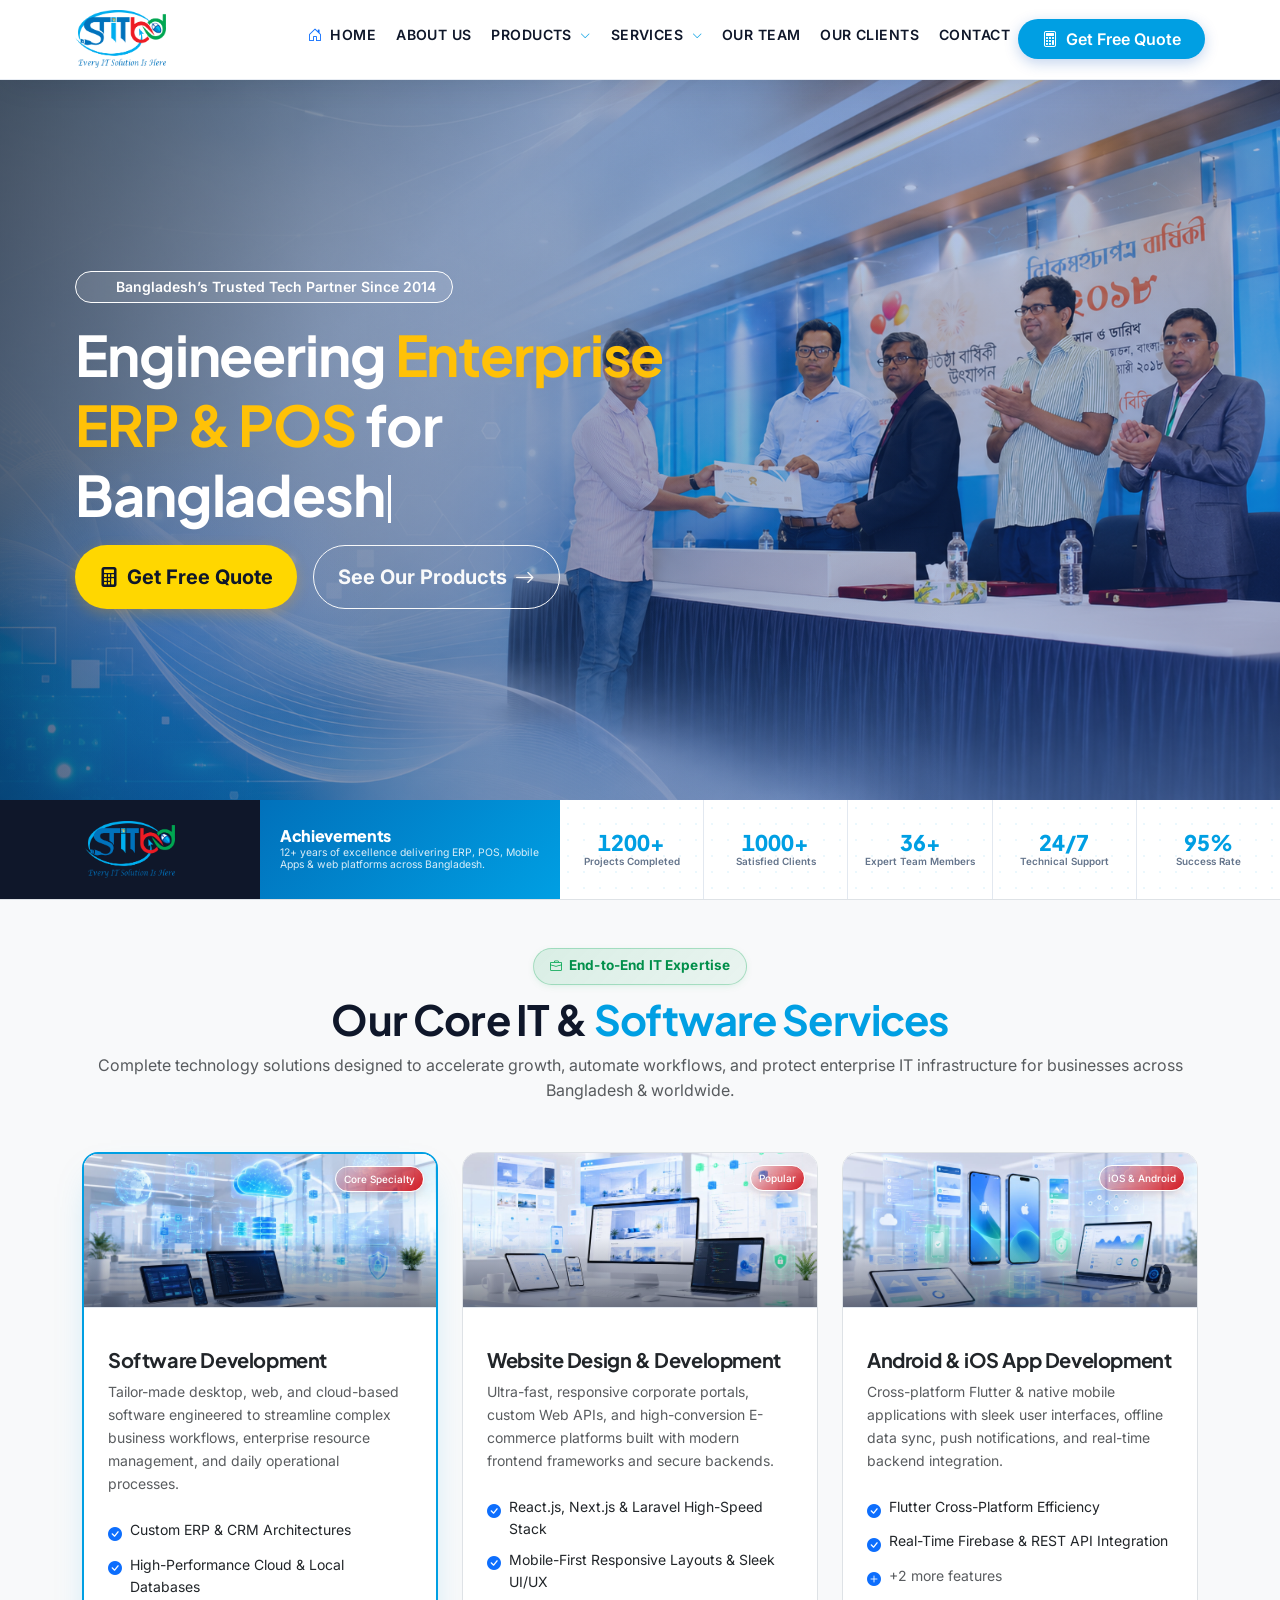
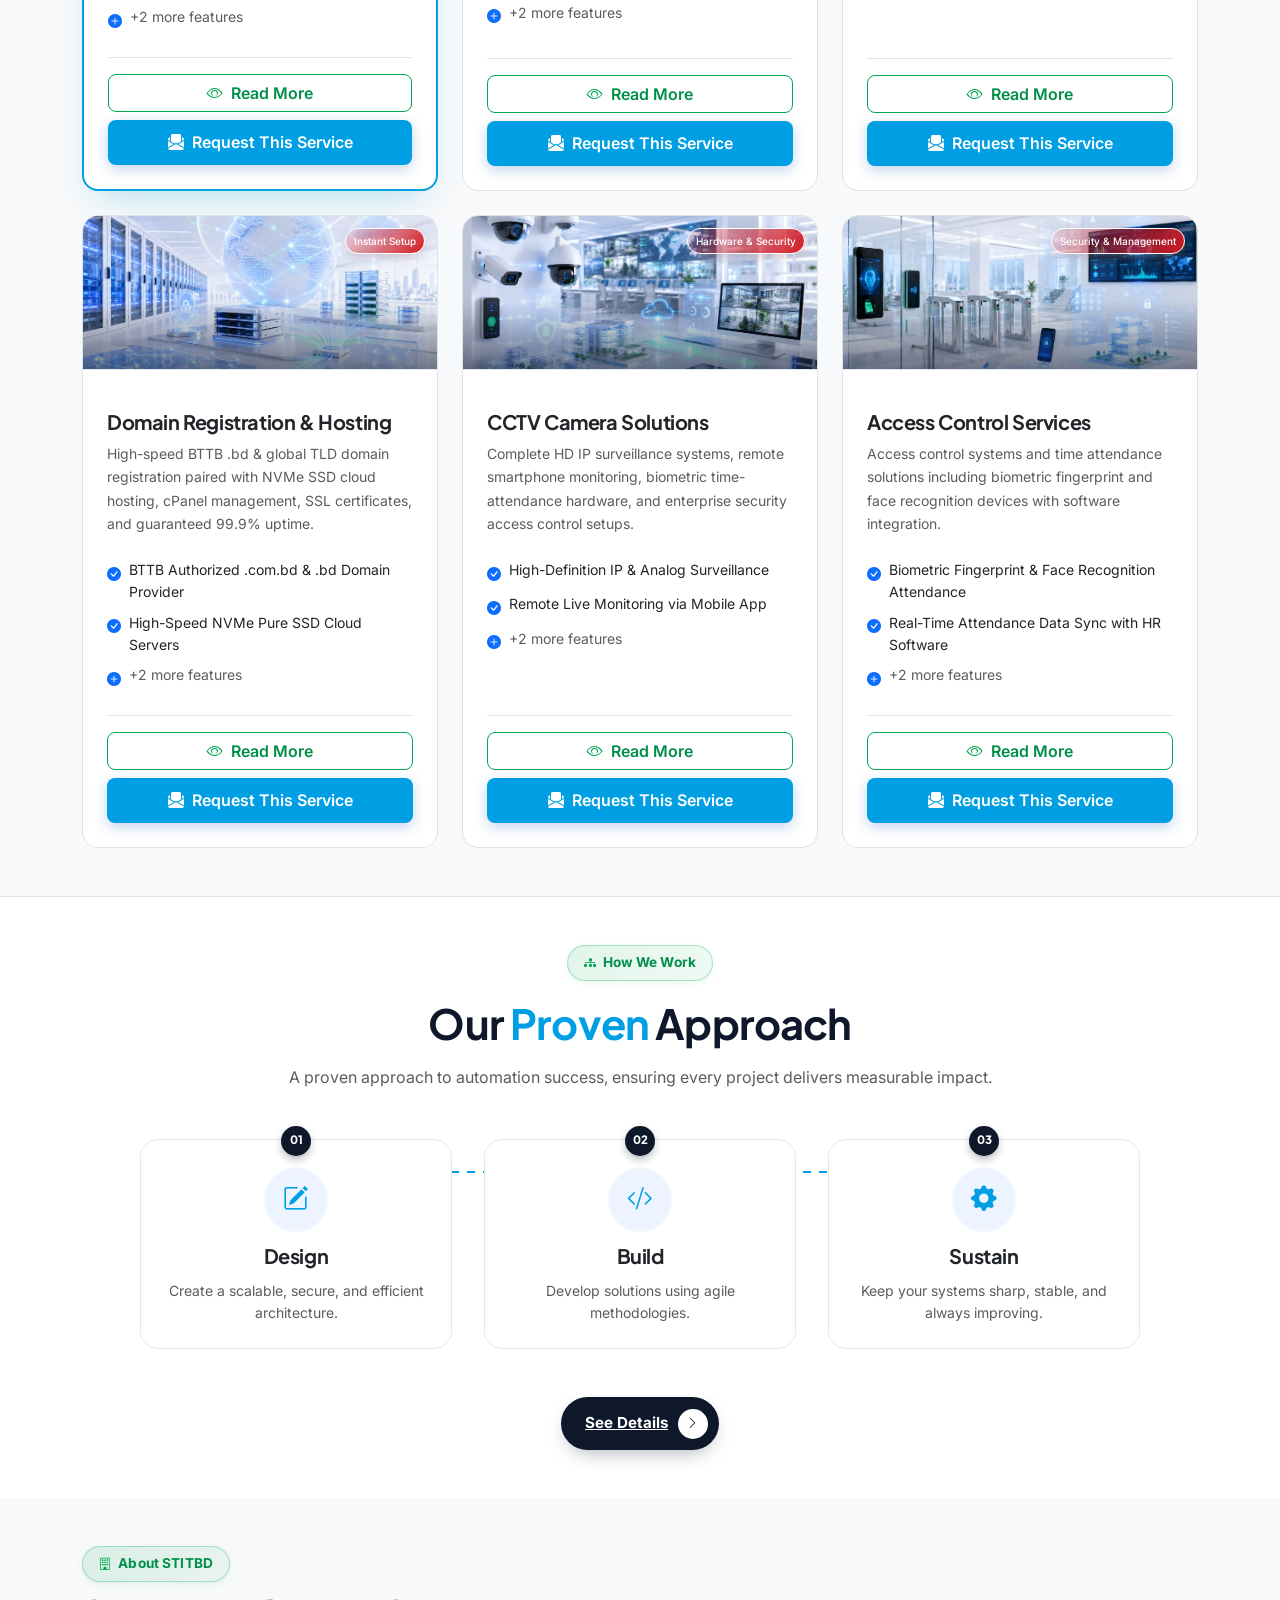
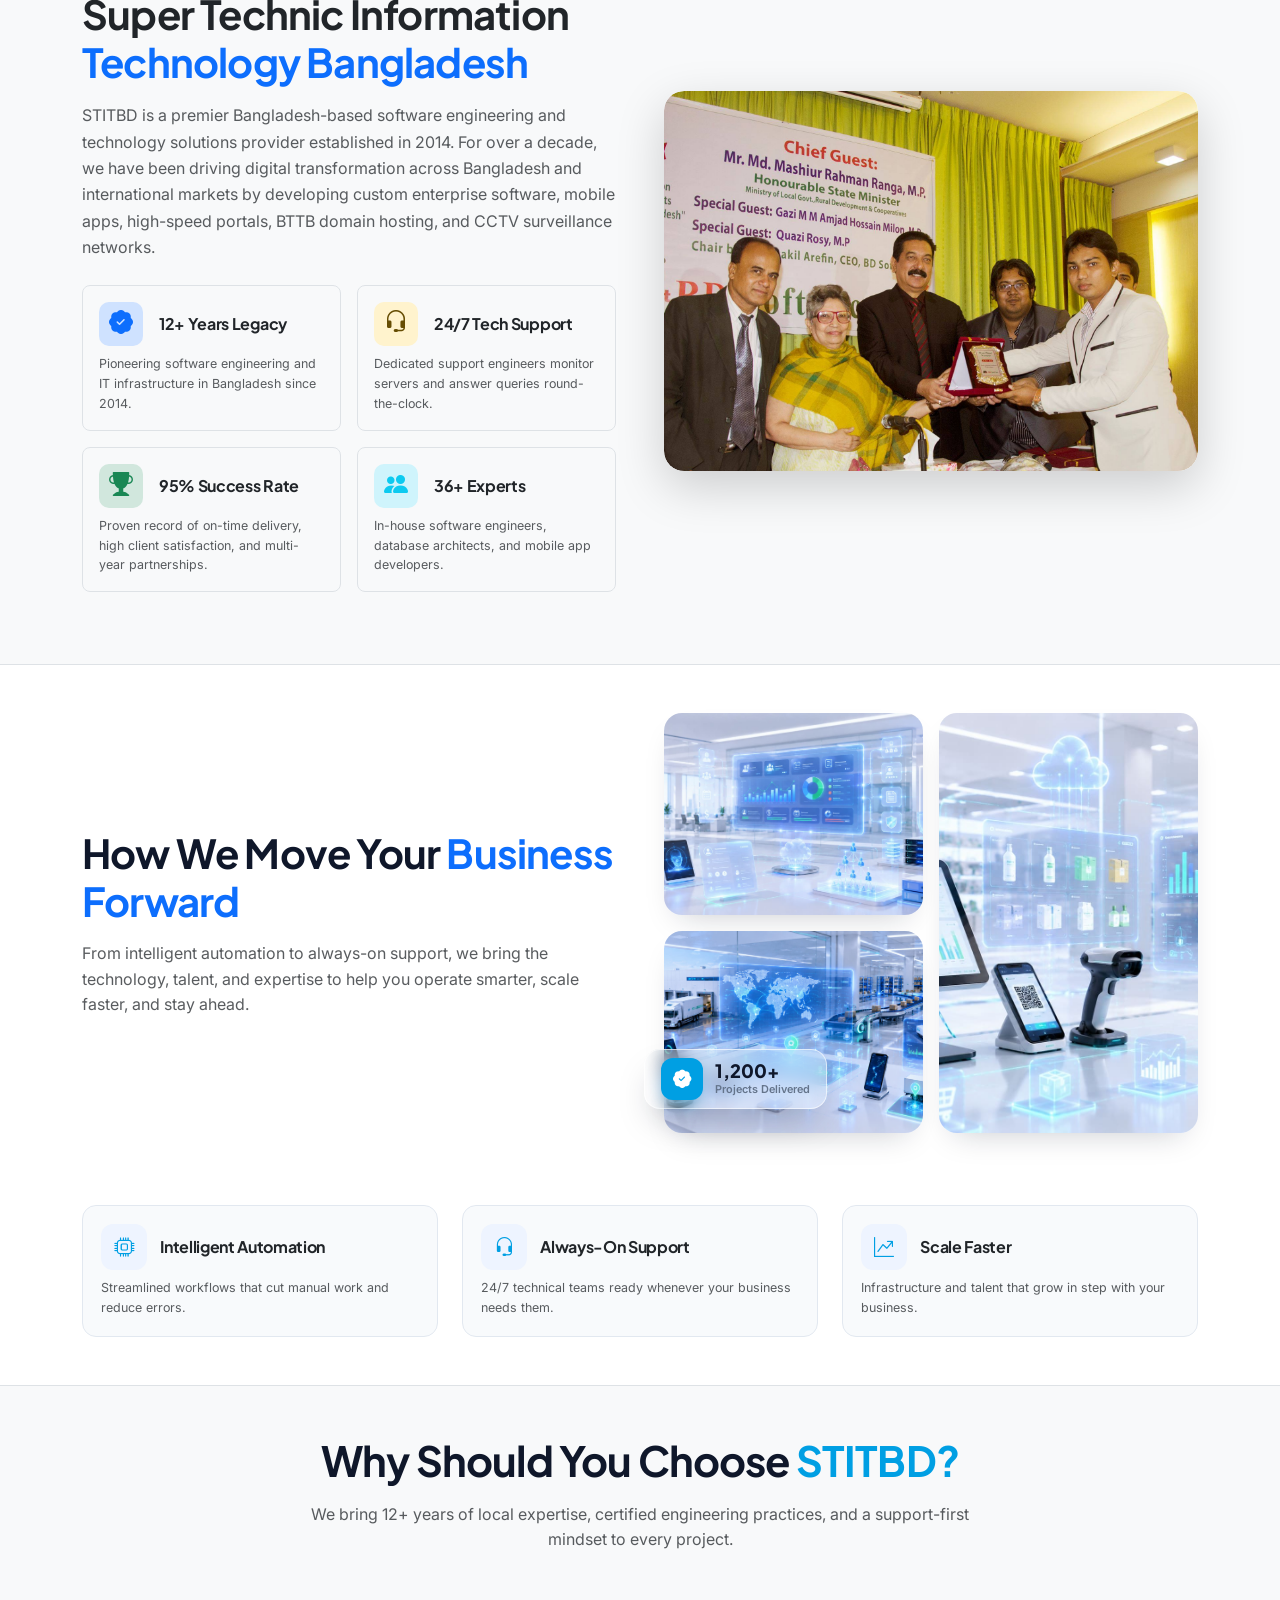
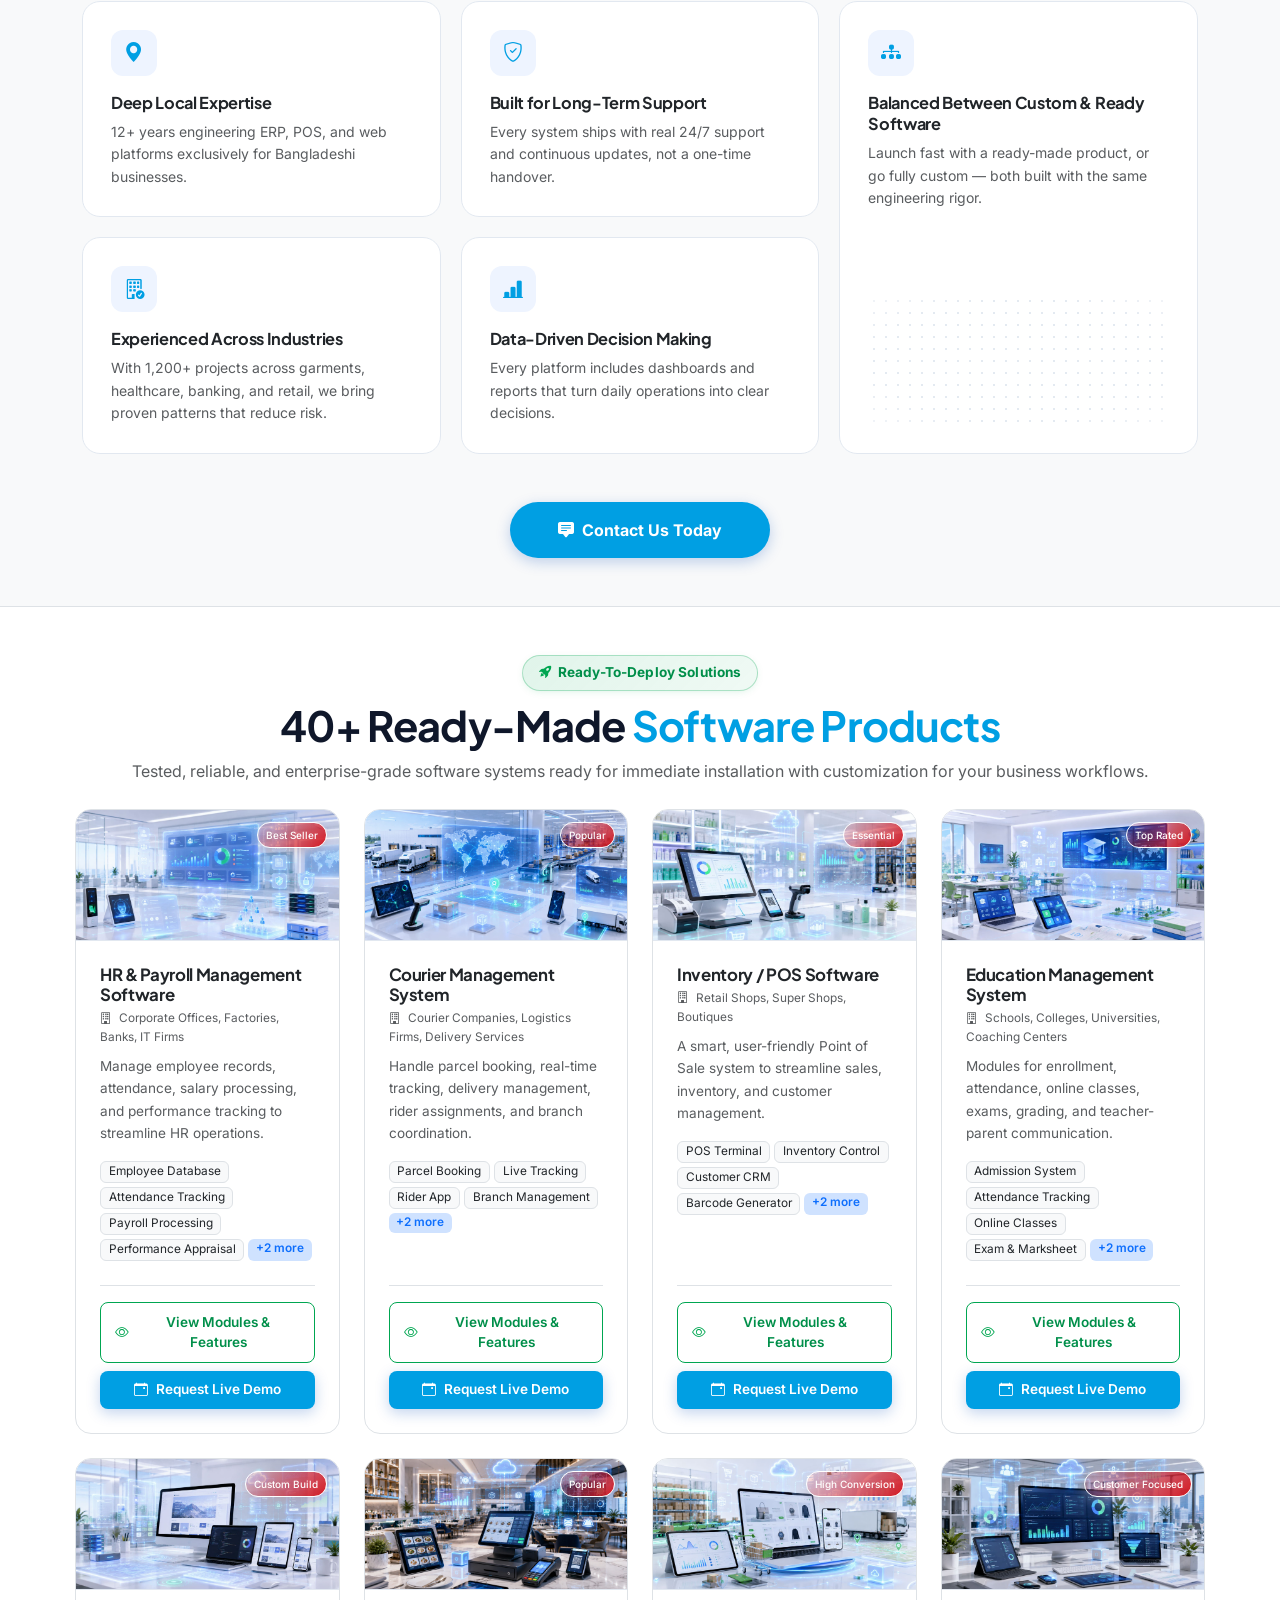
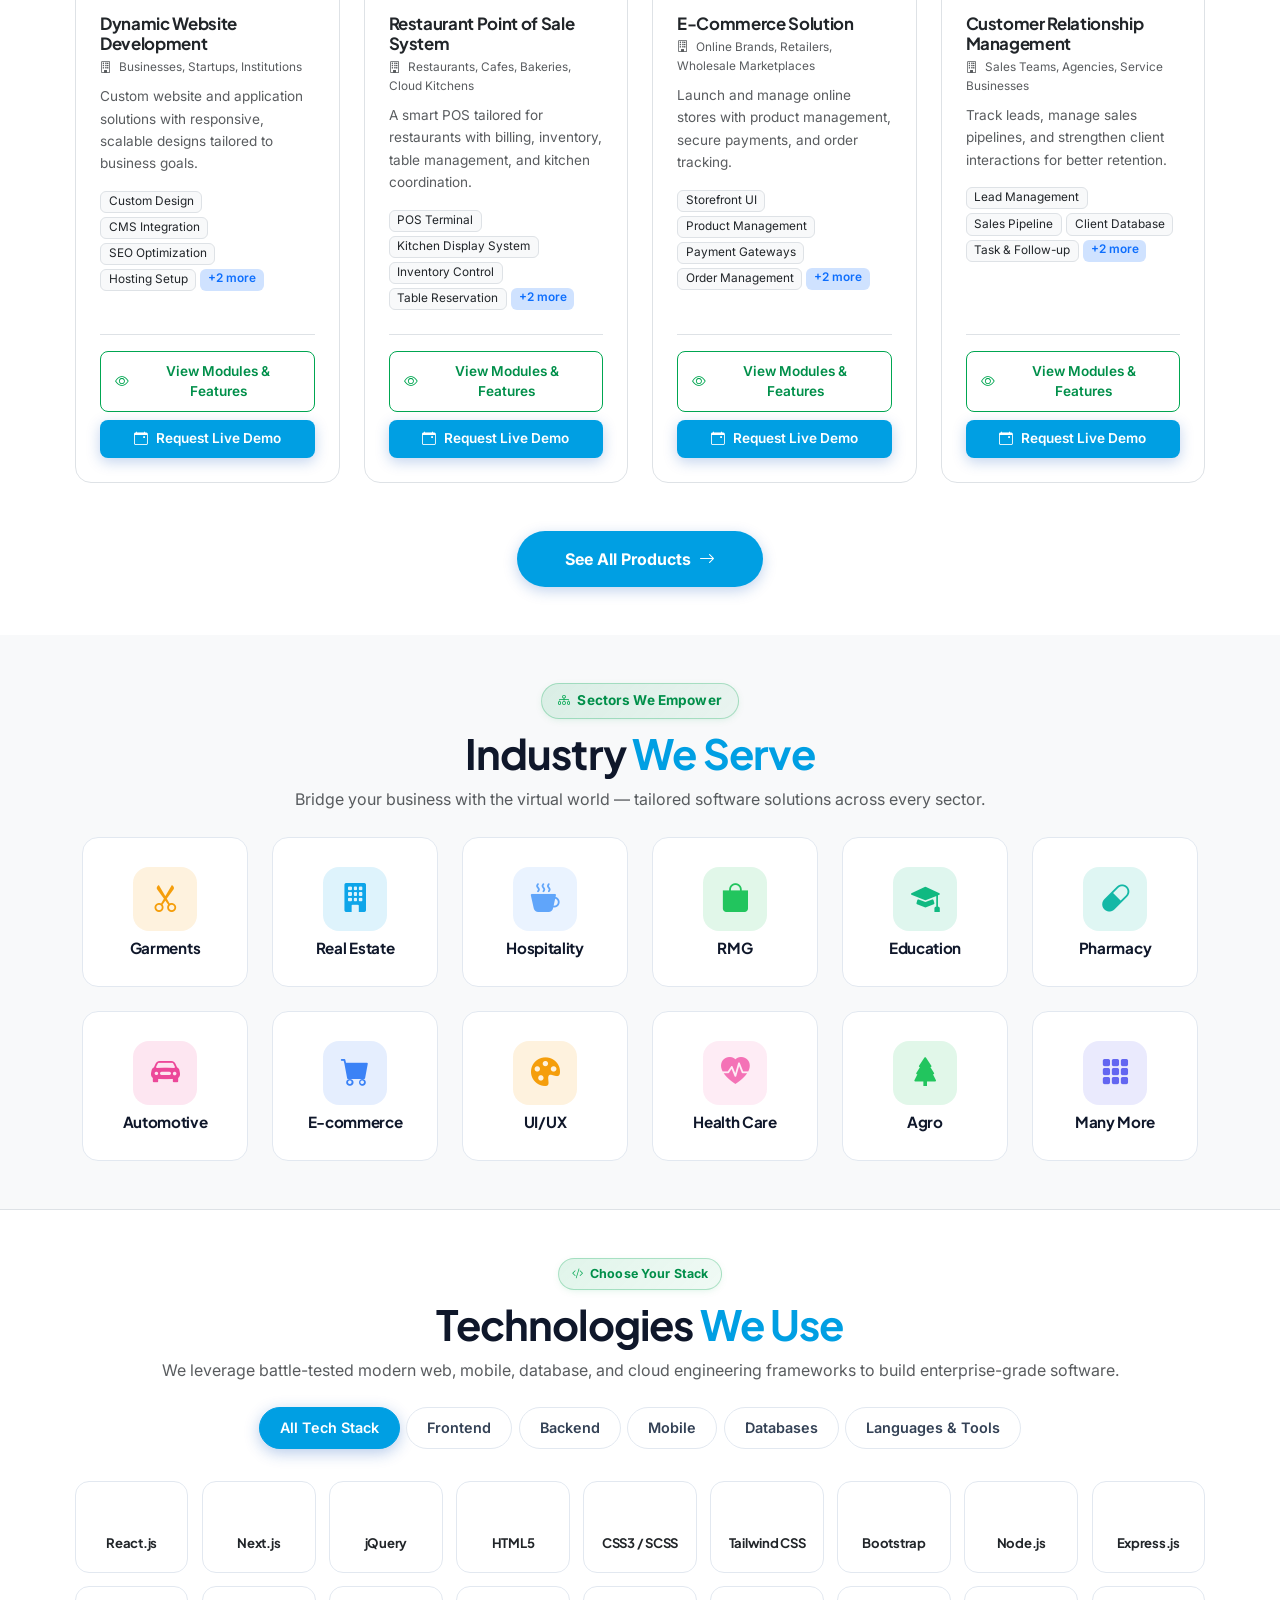
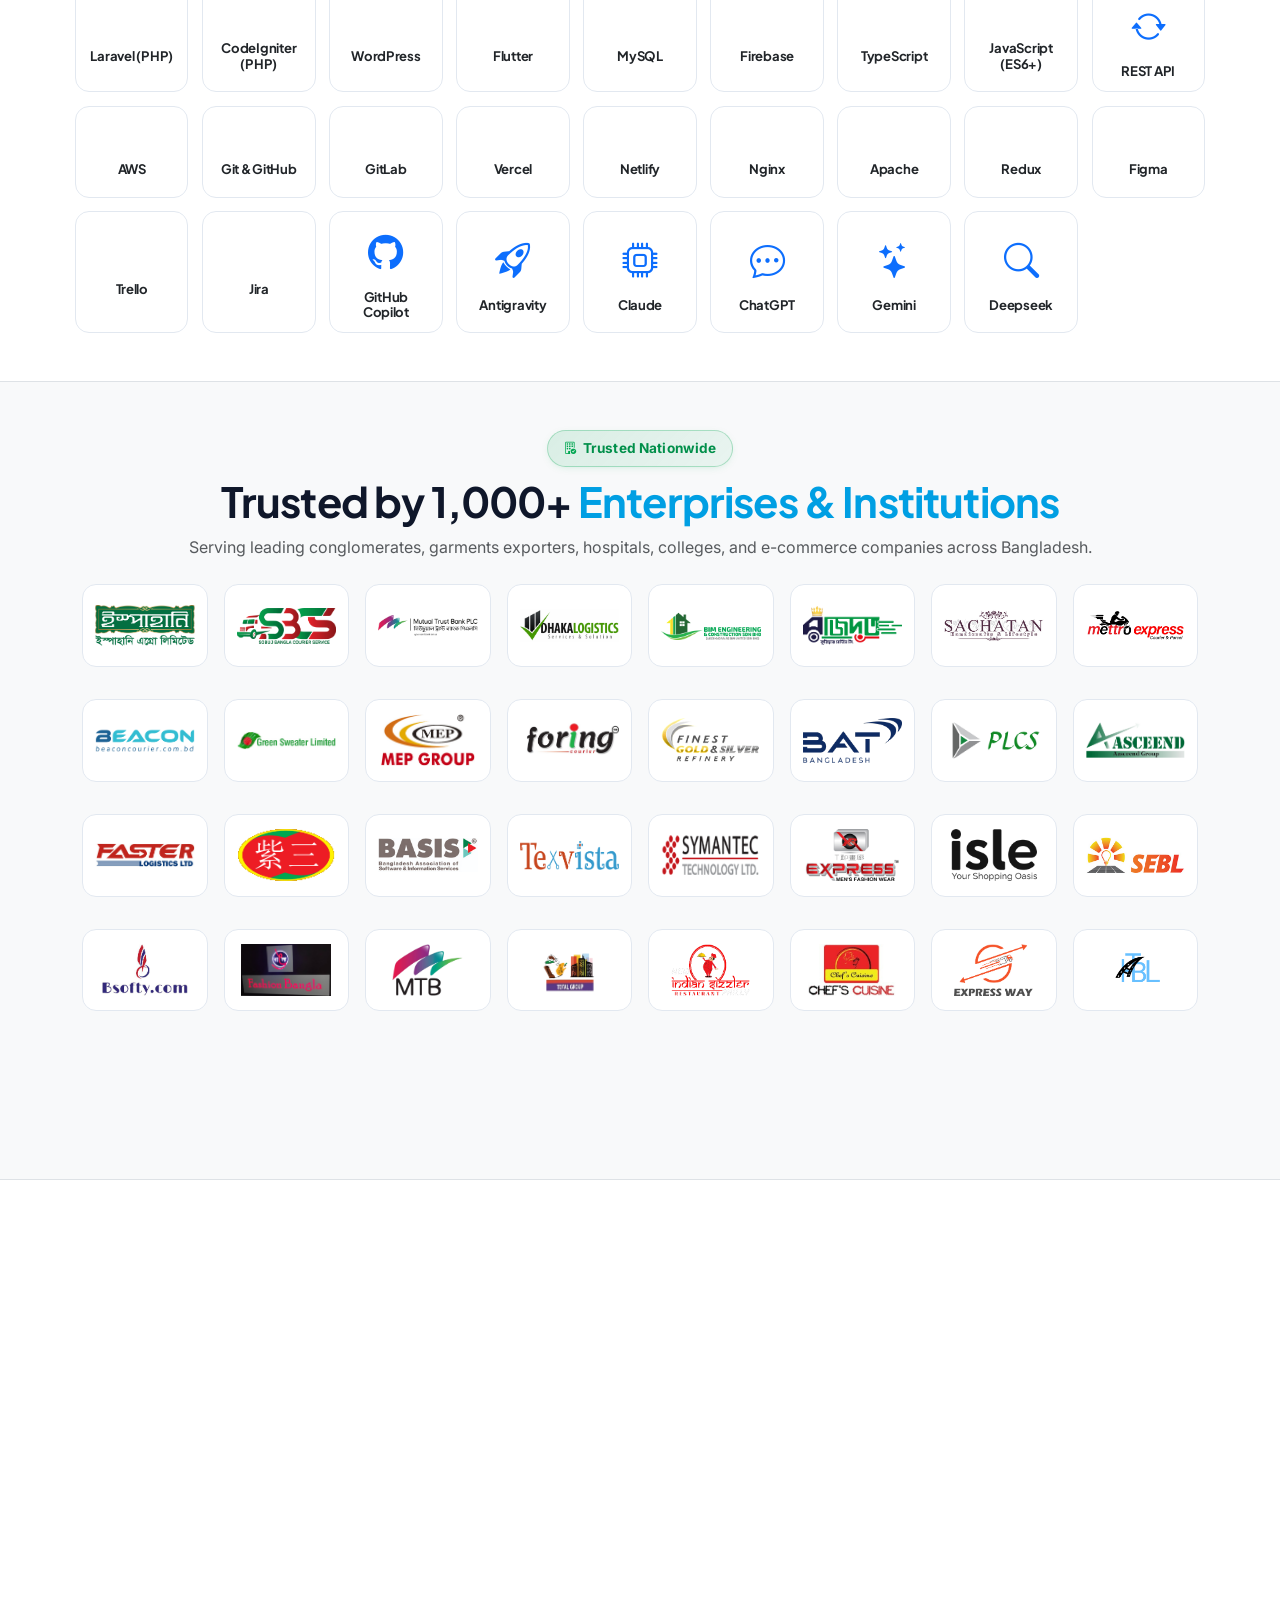
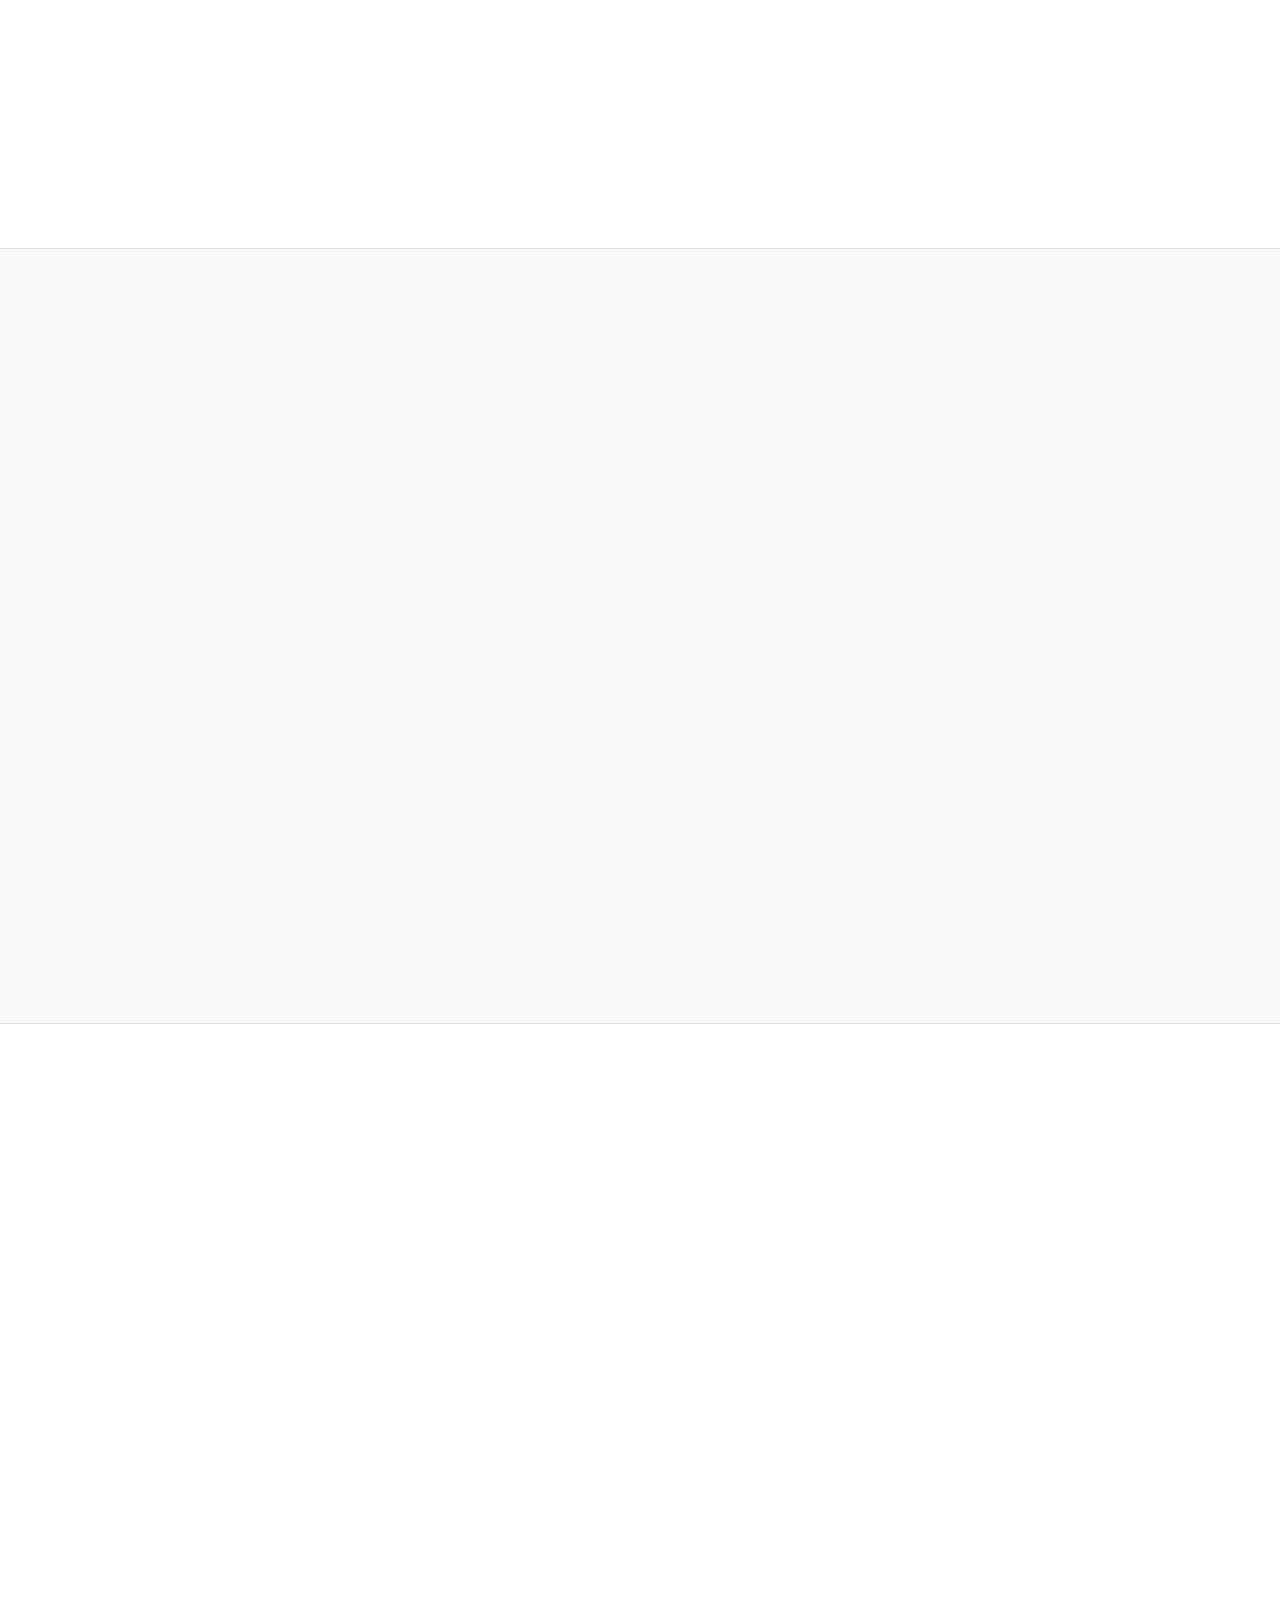
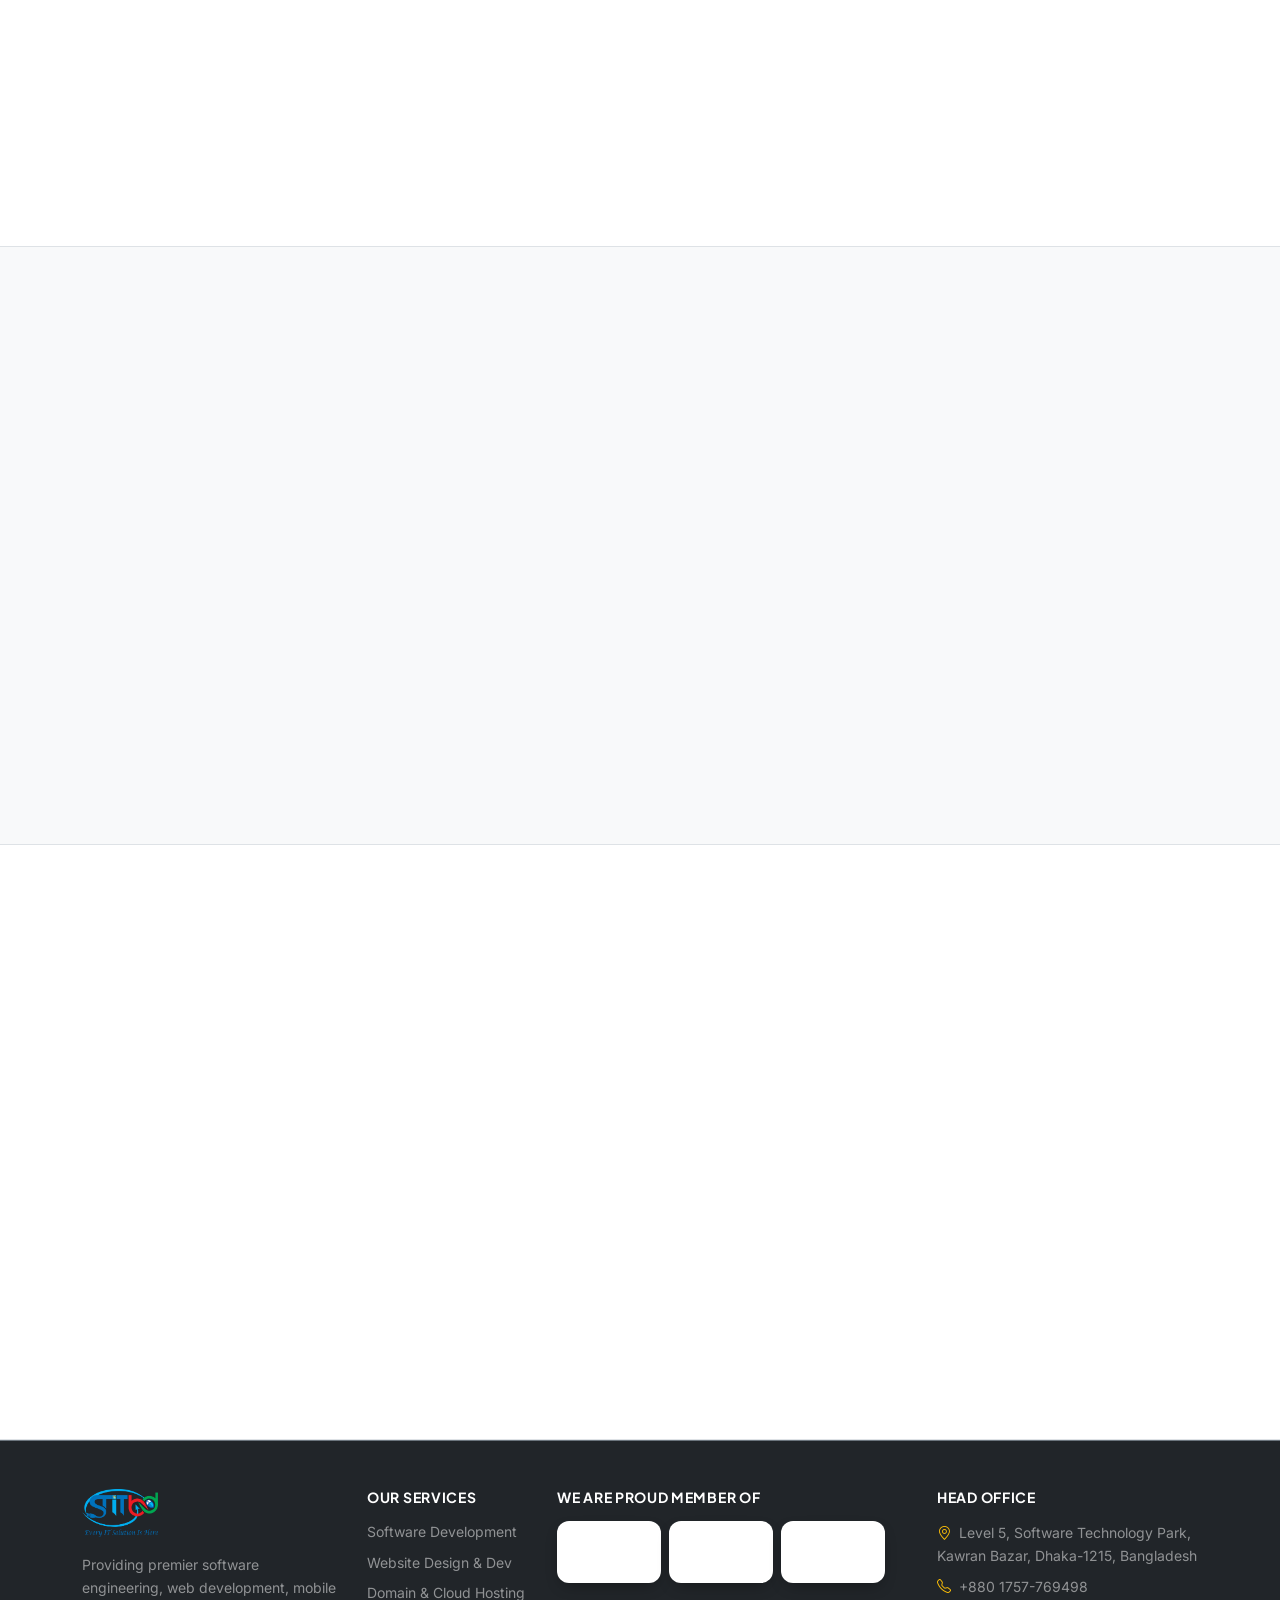
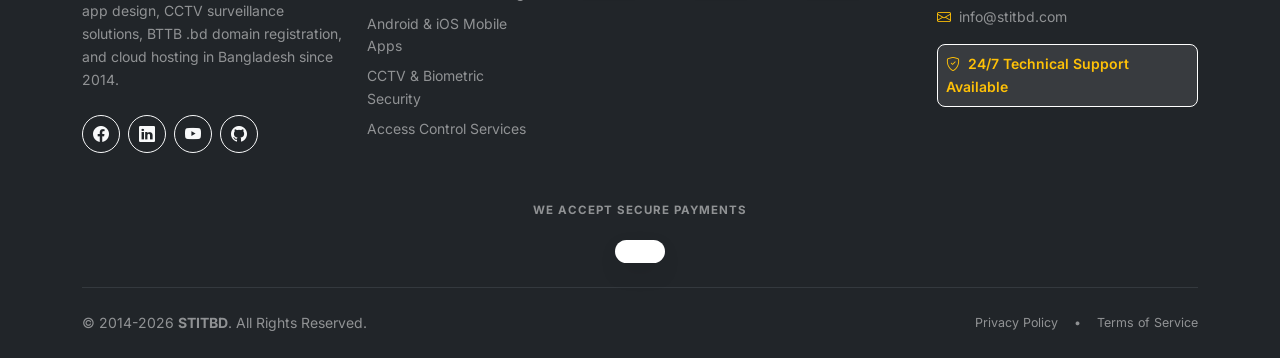
==== commit 87f62f8b: "home screen update" ====
--- a/index.html
+++ b/index.html
@@ -189,8 +189,8 @@
           <a class="nav-link text-dark fw-semibold px-2 dropdown-toggle" href="products.html" role="button"
             aria-expanded="false">Products <i class="bi bi-chevron-down dropdown-caret-icon"
               data-dropdown-caret></i></a>
-          <ul class="dropdown-menu shadow-lg border-0 rounded-3 p-2 dropdown-menu-scroll" id="productsDropdownMenu">
-          </ul>
+          <div class="dropdown-menu shadow-lg border-0 rounded-4 p-0 dropdown-mega-products" id="productsDropdownMenu">
+          </div>
         </li>
 
         <li class="nav-item dropdown">
@@ -229,8 +229,7 @@
       </ul>
 
       <div class="ms-xxl-3 d-flex align-items-center gap-2">
-        <a href="#" target="_blank" rel="noreferrer" data-wa-link
-          class="btn btn-outline-success d-none d-xxl-flex align-items-center gap-1 rounded-pill px-3 py-2 fw-semibold btn-sm">
+        <a href="#" target="_blank" rel="noreferrer" data-wa-link class="btn-nav-whatsapp">
           <i class="bi bi-whatsapp"></i> 24/7 Chat
         </a>
         <button type="button" class="btn btn-brand-primary rounded-pill px-4 py-2 d-flex align-items-center gap-2"
@@ -364,6 +363,19 @@
               <h1 class="display-4 fw-extrabold text-white mb-3 font-heading lh-sm hero-typing-title">
                 <span id="heroTypingHeading"></span><span class="hero-typing-caret" aria-hidden="true"></span>
               </h1>
+              <div class="d-flex flex-wrap gap-3 justify-content-center justify-content-lg-start hero-cta-row">
+                <button type="button"
+                  class="btn btn-brand-gold btn-lg rounded-pill px-4 py-3 fw-bold d-flex align-items-center justify-content-center gap-2"
+                  data-open-quote-modal="">
+                  <i class="bi bi-calculator-fill"></i>
+                  <span>Get Free Quote</span>
+                </button>
+                <a href="#ready-software"
+                  class="btn btn-outline-light btn-lg rounded-pill px-4 py-3 fw-bold d-flex align-items-center justify-content-center gap-2">
+                  <span>See Our Products</span>
+                  <i class="bi bi-arrow-right"></i>
+                </a>
+              </div>
 
             </div>
 
@@ -490,21 +502,22 @@
     <!-- ==================== Proven Approach ==================== -->
     <section id="proven-approach" class="py-5 py-lg-6 bg-white">
       <div class="container">
-        <div class="text-center mx-auto mb-5" style="max-width:700px;">
+        <div class="text-center mx-auto mb-5">
           <span class="badge-primary-soft mb-3">
             <i class="bi bi-diagram-3-fill"></i> How We Work
           </span>
           <h2 class="display-6 fw-extrabold font-heading mb-3 section-title-oneline">
             Our <span class="text-primary">Proven</span> Approach
           </h2>
-          <p class="text-muted fs-6 mb-0">
+          <p class="text-muted fs-6">
             A proven approach to automation success, ensuring every project delivers measurable impact.
           </p>
         </div>
 
-        <div class="row g-4 justify-content-center" id="provenApproachGrid">
-          <div class="col-12 col-sm-6 col-lg-4" data-aos="fade-up" data-aos-delay="0">
+        <div class="proven-steps-track" id="provenApproachGrid">
+          <div class="proven-step" data-aos="fade-up" data-aos-delay="0">
             <div class="card card-modern card-hover-lift h-100 p-4 text-center proven-card">
+              <span class="proven-step-number">01</span>
               <div class="proven-card-header">
                 <div class="proven-icon"><i class="bi bi-pencil-square"></i></div>
                 <h5 class="fw-bold font-heading text-dark mb-0">Design</h5>
@@ -513,8 +526,9 @@
             </div>
           </div>
 
-          <div class="col-12 col-sm-6 col-lg-4" data-aos="fade-up" data-aos-delay="80">
+          <div class="proven-step" data-aos="fade-up" data-aos-delay="120">
             <div class="card card-modern card-hover-lift h-100 p-4 text-center proven-card">
+              <span class="proven-step-number">02</span>
               <div class="proven-card-header">
                 <div class="proven-icon"><i class="bi bi-code-slash"></i></div>
                 <h5 class="fw-bold font-heading text-dark mb-0">Build</h5>
@@ -523,8 +537,9 @@
             </div>
           </div>
 
-          <div class="col-12 col-sm-6 col-lg-4" data-aos="fade-up" data-aos-delay="160">
+          <div class="proven-step" data-aos="fade-up" data-aos-delay="240">
             <div class="card card-modern card-hover-lift h-100 p-4 text-center proven-card">
+              <span class="proven-step-number">03</span>
               <div class="proven-card-header">
                 <div class="proven-icon"><i class="bi bi-gear-fill"></i></div>
                 <h5 class="fw-bold font-heading text-dark mb-0">Sustain</h5>
@@ -565,7 +580,7 @@
 
             <div class="row g-3 mb-4">
               <div class="col-12 col-sm-6">
-                <div class="p-3 bg-light rounded-3 border h-100">
+                <div class="p-3 bg-light rounded-3 border h-100 about-stat-card">
                   <div class="d-flex align-items-center gap-3 mb-2">
                     <div class="about-stat-icon bg-primary-subtle text-primary"><i
                         class="bi bi-patch-check-fill fs-4"></i></div>
@@ -576,7 +591,7 @@
                 </div>
               </div>
               <div class="col-12 col-sm-6">
-                <div class="p-3 bg-light rounded-3 border h-100">
+                <div class="p-3 bg-light rounded-3 border h-100 about-stat-card">
                   <div class="d-flex align-items-center gap-3 mb-2">
                     <div class="about-stat-icon bg-warning-subtle text-warning-emphasis"><i
                         class="bi bi-headset fs-4"></i>
@@ -589,7 +604,7 @@
                 </div>
               </div>
               <div class="col-12 col-sm-6">
-                <div class="p-3 bg-light rounded-3 border h-100">
+                <div class="p-3 bg-light rounded-3 border h-100 about-stat-card">
                   <div class="d-flex align-items-center gap-3 mb-2">
                     <div class="about-stat-icon bg-success-subtle text-success"><i class="bi bi-trophy-fill fs-4"></i>
                     </div>
@@ -600,7 +615,7 @@
                 </div>
               </div>
               <div class="col-12 col-sm-6">
-                <div class="p-3 bg-light rounded-3 border h-100">
+                <div class="p-3 bg-light rounded-3 border h-100 about-stat-card">
                   <div class="d-flex align-items-center gap-3 mb-2">
                     <div class="about-stat-icon bg-info-subtle text-info"><i class="bi bi-people-fill fs-4"></i>
                     </div>
@@ -640,15 +655,25 @@
           </div>
 
           <div class="col-12 col-lg-6" data-aos="fade-left" data-aos-delay="100">
-            <div class="hwm-collage">
-              <div class="hwm-img hwm-img-1">
-                <img src="asset/how-we-move/01.jpg" alt="STITBD engineer working on-site" loading="lazy">
-              </div>
-              <div class="hwm-img hwm-img-2">
-                <img src="asset/how-we-move/02.jpg" alt="STITBD team training session" loading="lazy">
-              </div>
-              <div class="hwm-img hwm-img-3">
-                <img src="asset/how-we-move/03.jpg" alt="STITBD support specialist" loading="lazy">
+            <div class="hwm-collage-wrap">
+              <div class="hwm-collage">
+                <div class="hwm-img hwm-img-1">
+                  <img src="asset/how-we-move/01.jpg" alt="STITBD engineer working on-site" loading="lazy">
+                </div>
+                <div class="hwm-img hwm-img-2">
+                  <img src="asset/how-we-move/02.jpg" alt="STITBD team training session" loading="lazy">
+                </div>
+                <div class="hwm-img hwm-img-3">
+                  <img src="asset/how-we-move/03.jpg" alt="STITBD support specialist" loading="lazy">
+                </div>
+              </div>
+
+              <div class="hwm-floating-badge">
+                <div class="hwm-floating-badge-icon"><i class="bi bi-patch-check-fill"></i></div>
+                <div class="d-flex flex-column">
+                  <span class="hwm-floating-badge-value">1,200+</span>
+                  <span class="hwm-floating-badge-label">Projects Delivered</span>
+                </div>
               </div>
             </div>
           </div>
--- a/css/styles.css
+++ b/css/styles.css
@@ -517,6 +517,127 @@
   overflow-y: auto;
 }
 
+/* Products Mega Menu */
+.dropdown-mega-products {
+  width: 80%;
+  padding: 1.5rem 1.75rem 0.5rem !important;
+  position: fixed !important;
+  top: var(--navbar-height, 84px) !important;
+  left: 50% !important;
+  right: auto !important;
+  margin: 0 !important;
+  translate: -50% 0;
+}
+
+.mega-products-grid {
+  display: grid;
+  grid-template-columns: repeat(5, 1fr);
+  gap: 0.5rem 1.5rem;
+}
+
+.mega-products-col-title {
+  display: block;
+  font-size: 0.68rem;
+  font-weight: 800;
+  letter-spacing: 0.05em;
+  text-transform: uppercase;
+  color: var(--primary);
+  margin-bottom: 0.5rem;
+  padding-bottom: 0.4rem;
+  border-bottom: 1px solid var(--border-color);
+}
+
+.mega-products-item {
+  display: flex;
+  align-items: center;
+  gap: 0.5rem;
+  padding: 0.4rem 0.3rem;
+  border-radius: 8px;
+  color: var(--text-main);
+  text-decoration: none;
+  font-size: 0.78rem;
+  line-height: 1.3;
+  white-space: nowrap;
+  overflow: hidden;
+  text-overflow: ellipsis;
+  transition: background 0.15s ease, color 0.15s ease, transform 0.15s ease;
+}
+
+.mega-products-item i {
+  color: var(--primary);
+  font-size: 0.95rem;
+  flex-shrink: 0;
+}
+
+.mega-products-item:hover {
+  background: var(--primary-light);
+  color: var(--primary);
+  transform: translateX(2px);
+}
+
+.mega-products-footer {
+  border-top: 1px solid var(--border-color);
+  margin-top: 1rem;
+  padding: 0.75rem 0;
+  text-align: right;
+}
+
+.mega-products-viewall {
+  font-size: 0.85rem;
+  font-weight: 700;
+  color: var(--secondary-dark);
+  text-decoration: none;
+}
+
+.mega-products-viewall:hover {
+  color: var(--secondary);
+}
+
+@media (max-width: 1199.98px) {
+  .dropdown-mega-products {
+    width: 640px;
+  }
+
+  .mega-products-grid {
+    grid-template-columns: repeat(3, 1fr);
+  }
+}
+
+/* WhatsApp nav link — de-emphasized vs primary CTA */
+.btn-nav-whatsapp {
+  display: none;
+  align-items: center;
+  gap: 0.4rem;
+  color: var(--secondary-dark);
+  font-weight: 600;
+  font-size: 0.85rem;
+  text-decoration: none;
+  padding: 0.35rem 1rem;
+  border-radius: 50px;
+  border: 1px solid var(--secondary);
+  transition: background 0.2s ease, color 0.2s ease;
+}
+
+.btn-nav-whatsapp i {
+  font-size: 1rem;
+  color: var(--secondary);
+}
+
+.btn-nav-whatsapp:hover,
+.btn-nav-whatsapp:hover i {
+  color: var(--white);
+}
+
+.btn-nav-whatsapp:hover {
+  background: var(--secondary-dark);
+}
+
+@media (min-width: 1400px) {
+  .btn-nav-whatsapp {
+    display: inline-flex;
+  }
+}
+
 .dropdown-item {
   font-size: 0.9rem;
   padding: 0.5rem 0.9rem;
@@ -823,8 +944,8 @@
     height: 25svh !important;
     display: flex;
     align-items: center;
-    padding-top: 0.6rem !important;
-    padding-bottom: 0.6rem !important;
+    padding-top: 1.5rem !important;
+    padding-bottom: 1.5rem !important;
     overflow: hidden;
   }
 
@@ -834,13 +955,19 @@
   }
 
   .hero-gradient-bg h1.display-4 {
-    font-size: 0.95rem !important;
-    line-height: 1.15 !important;
-    margin-bottom: 0.35rem !important;
+    font-size: 1.7rem !important;
+    line-height: 1.25 !important;
+    margin-bottom: 0.6rem !important;
   }
 
   .hero-gradient-bg .lead {
-    display: none !important;
+    display: -webkit-box !important;
+    font-size: 0.85rem !important;
+    line-height: 1.5 !important;
+    -webkit-line-clamp: 2;
+    -webkit-box-orient: vertical;
+    overflow: hidden;
+    margin-bottom: 1rem !important;
   }
 
   .hero-gradient-bg .d-inline-flex.rounded-pill {
@@ -858,12 +985,16 @@
   }
 
   .hero-gradient-bg .btn-lg {
-    font-size: 0.62rem !important;
-    padding: 0.4rem 0.7rem !important;
+    font-size: 0.85rem !important;
+    padding: 0.75rem 1.5rem !important;
   }
 
   .hero-gradient-bg .btn-lg i {
-    font-size: 0.72rem !important;
+    font-size: 0.95rem !important;
+  }
+
+  .hero-cta-row {
+    gap: 0.75rem !important;
   }
 
   .hero-gradient-bg .col-lg-7>.d-flex.flex-column.flex-sm-row {
@@ -1014,6 +1145,16 @@
   transform: translateY(-6px);
   box-shadow: 0 20px 40px -15px rgba(15, 82, 186, 0.12);
   border-color: rgba(15, 82, 186, 0.3);
+}
+
+/* Featured "Core Specialty" service card */
+.svc-card-featured {
+  border: 2px solid var(--primary) !important;
+  box-shadow: 0 16px 36px -16px rgba(0, 159, 227, 0.35);
+}
+
+.svc-card-featured:hover {
+  box-shadow: 0 24px 48px -16px rgba(0, 159, 227, 0.45) !important;
 }
 
 .hover-gold-glow:hover {
@@ -1104,6 +1245,25 @@
   align-items: center;
   justify-content: center;
   flex-shrink: 0;
+  transition: transform 0.35s cubic-bezier(0.16, 1, 0.3, 1);
+}
+
+.about-stat-card {
+  transition: transform 0.3s cubic-bezier(0.16, 1, 0.3, 1),
+    box-shadow 0.3s ease,
+    border-color 0.3s ease,
+    background-color 0.3s ease;
+}
+
+.about-stat-card:hover {
+  transform: translateY(-5px);
+  background-color: #ffffff !important;
+  border-color: rgba(0, 159, 227, 0.3) !important;
+  box-shadow: 0 16px 32px -16px rgba(0, 159, 227, 0.25);
+}
+
+.about-stat-card:hover .about-stat-icon {
+  transform: scale(1.1) rotate(-4deg);
 }
 
 @media (max-width: 767.98px) {
@@ -2528,9 +2688,8 @@
   z-index: 2;
 }
 
-
 .svc-card-body {
-  padding-top: 2rem !important;
+  padding-top: 2.5rem !important;
 }
 
 @media (max-width: 991.98px) {
@@ -2568,17 +2727,6 @@
     padding-top: 1.75rem !important;
   }
 
-  #servicesGrid .svc-card-icon {
-    width: 42px !important;
-    height: 42px !important;
-    left: 0.85rem !important;
-    bottom: -18px !important;
-  }
-
-  #servicesGrid .svc-card-icon i {
-    font-size: 1.15rem !important;
-  }
-
   #servicesGrid .badge-gold {
     font-size: 0.62rem !important;
     padding: 0.25rem 0.6rem !important;
@@ -2641,17 +2789,6 @@
     padding: 0.85rem !important;
     padding-top: 1.5rem !important;
     border-radius: 12px !important;
-  }
-
-  #servicesGrid .svc-card-icon {
-    width: 38px !important;
-    height: 38px !important;
-    left: 0.7rem !important;
-    bottom: -16px !important;
-  }
-
-  #servicesGrid .svc-card-icon i {
-    font-size: 1rem !important;
   }
 
   #servicesGrid h4.fs-5 {
@@ -3767,8 +3904,58 @@
 /* --------------------------------------------------------------------------
    Proven Approach Section — icon cards + CTA pill button
    -------------------------------------------------------------------------- */
+.proven-steps-track {
+  display: grid;
+  grid-template-columns: repeat(3, 1fr);
+  gap: 2rem;
+  position: relative;
+  max-width: 1000px;
+  margin: 0 auto;
+}
+
+@media (min-width: 768px) {
+  .proven-steps-track::before {
+    content: '';
+    position: absolute;
+    top: 32px;
+    left: calc(16.66% + 32px);
+    right: calc(16.66% + 32px);
+    height: 2px;
+    background-image: linear-gradient(90deg, var(--primary) 0 8px, transparent 8px 16px);
+    background-size: 16px 2px;
+    background-repeat: repeat-x;
+    z-index: 0;
+  }
+}
+
+.proven-step {
+  position: relative;
+  z-index: 1;
+}
+
+.proven-step-number {
+  position: absolute;
+  top: -14px;
+  left: 50%;
+  transform: translateX(-50%);
+  width: 30px;
+  height: 30px;
+  border-radius: 50%;
+  background: var(--dark);
+  color: #ffffff;
+  font-size: 0.72rem;
+  font-weight: 800;
+  font-family: var(--font-heading);
+  display: flex;
+  align-items: center;
+  justify-content: center;
+  z-index: 2;
+  box-shadow: 0 4px 10px -2px rgba(15, 23, 42, 0.4);
+}
+
 .proven-card {
   border-radius: 18px;
+  padding-top: 1.75rem !important;
 }
 
 .proven-card-header {
@@ -3845,13 +4032,13 @@
 
 /* Tablet */
 @media (max-width: 991.98px) {
-  #provenApproachGrid {
-    --bs-gutter-x: 1rem;
-    --bs-gutter-y: 1rem;
+  .proven-steps-track {
+    gap: 1rem;
   }
 
   .proven-card {
     padding: 1.5rem !important;
+    padding-top: 1.75rem !important;
   }
 }
 
@@ -3876,13 +4063,28 @@
     line-height: 1.5;
   }
 
-  #provenApproachGrid {
-    --bs-gutter-x: 0.75rem;
-    --bs-gutter-y: 0.75rem;
+  .proven-steps-track {
+    grid-template-columns: 1fr !important;
+    gap: 0.85rem;
+  }
+
+  .proven-steps-track::before {
+    display: none !important;
+    content: none !important;
+  }
+
+  .proven-step-number {
+    top: -10px !important;
+    left: 50% !important;
+    transform: translateX(-50%) !important;
+    width: 26px;
+    height: 26px;
+    font-size: 0.66rem;
   }
 
   .proven-card {
     padding: 0.75rem 0.9rem !important;
+    padding-top: 1.5rem !important;
     border-radius: 12px;
     text-align: center !important;
   }
@@ -4208,12 +4410,66 @@
 /* --------------------------------------------------------------------------
    How We Move Your Business Forward — asymmetric photo collage
    -------------------------------------------------------------------------- */
+.hwm-collage-wrap {
+  position: relative;
+}
+
 .hwm-collage {
   display: grid;
   grid-template-columns: 1fr 1fr;
   grid-template-rows: 1fr 1fr;
   gap: 1rem;
   height: 420px;
+}
+
+.hwm-floating-badge {
+  position: absolute;
+  left: -1.25rem;
+  bottom: 1.5rem;
+  z-index: 3;
+  display: flex;
+  align-items: center;
+  gap: 0.75rem;
+  background: rgba(255, 255, 255, 0.30);
+  backdrop-filter: blur(10px);
+  -webkit-backdrop-filter: blur(10px);
+  border: 1px solid rgba(255, 255, 255, 0.6);
+  border-radius: 16px;
+  padding: 0.5rem 1rem;
+  box-shadow: 0 18px 36px -14px rgba(15, 23, 42, 0.35);
+  transition: transform 0.3s cubic-bezier(0.16, 1, 0.3, 1);
+}
+
+.hwm-floating-badge:hover {
+  transform: translateY(-4px);
+}
+
+.hwm-floating-badge-icon {
+  width: 42px;
+  height: 42px;
+  border-radius: 12px;
+  background: var(--primary);
+  color: #ffffff;
+  display: flex;
+  align-items: center;
+  justify-content: center;
+  font-size: 1.15rem;
+  flex-shrink: 0;
+  box-shadow: 0 8px 18px -6px rgba(0, 159, 227, 0.5);
+}
+
+.hwm-floating-badge-value {
+  font-family: var(--font-heading);
+  font-weight: 800;
+  font-size: 1.15rem;
+  color: var(--dark);
+  line-height: 1.15;
+}
+
+.hwm-floating-badge-label {
+  font-size: 0.68rem;
+  font-weight: 600;
+  color: var(--text-muted);
 }
 
 .hwm-img {
@@ -4284,6 +4540,13 @@
   justify-content: center;
   font-size: 1.25rem;
   flex-shrink: 0;
+  transition: transform 0.35s cubic-bezier(0.16, 1, 0.3, 1), background 0.35s ease, color 0.35s ease;
+}
+
+.hwm-feature:hover .hwm-feature-icon {
+  background: var(--primary);
+  color: #ffffff;
+  transform: scale(1.1) rotate(-4deg);
 }
 
 /* Tablet */
@@ -4300,6 +4563,29 @@
 
 /* Mobile */
 @media (max-width: 767.98px) {
+  .hwm-floating-badge {
+    left: 0.75rem;
+    bottom: 0.75rem;
+    padding: 0.6rem 0.85rem;
+    gap: 0.5rem;
+    border-radius: 12px;
+  }
+
+  .hwm-floating-badge-icon {
+    width: 34px;
+    height: 34px;
+    font-size: 0.95rem;
+    border-radius: 9px;
+  }
+
+  .hwm-floating-badge-value {
+    font-size: 0.92rem;
+  }
+
+  .hwm-floating-badge-label {
+    font-size: 0.58rem;
+  }
+
   #how-we-move h2.display-6 {
     font-size: 1.35rem !important;
     text-align: center;
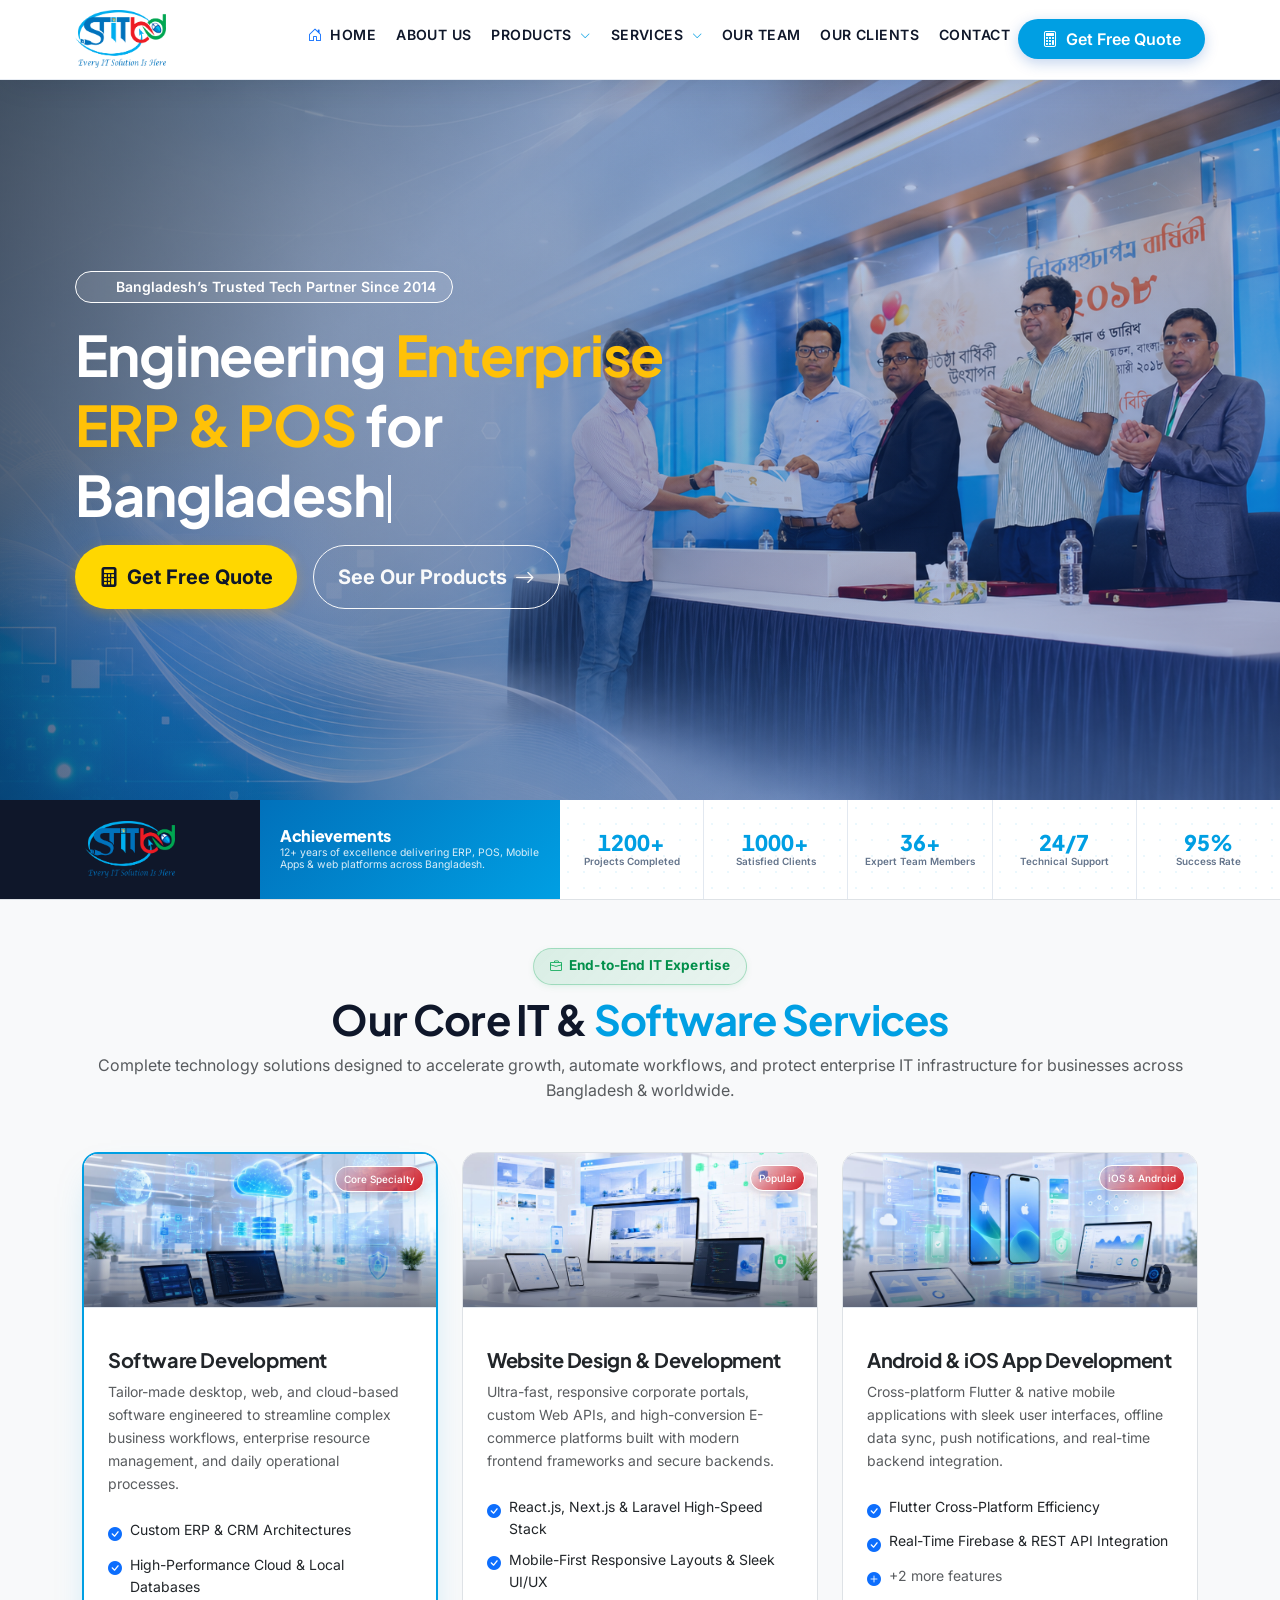
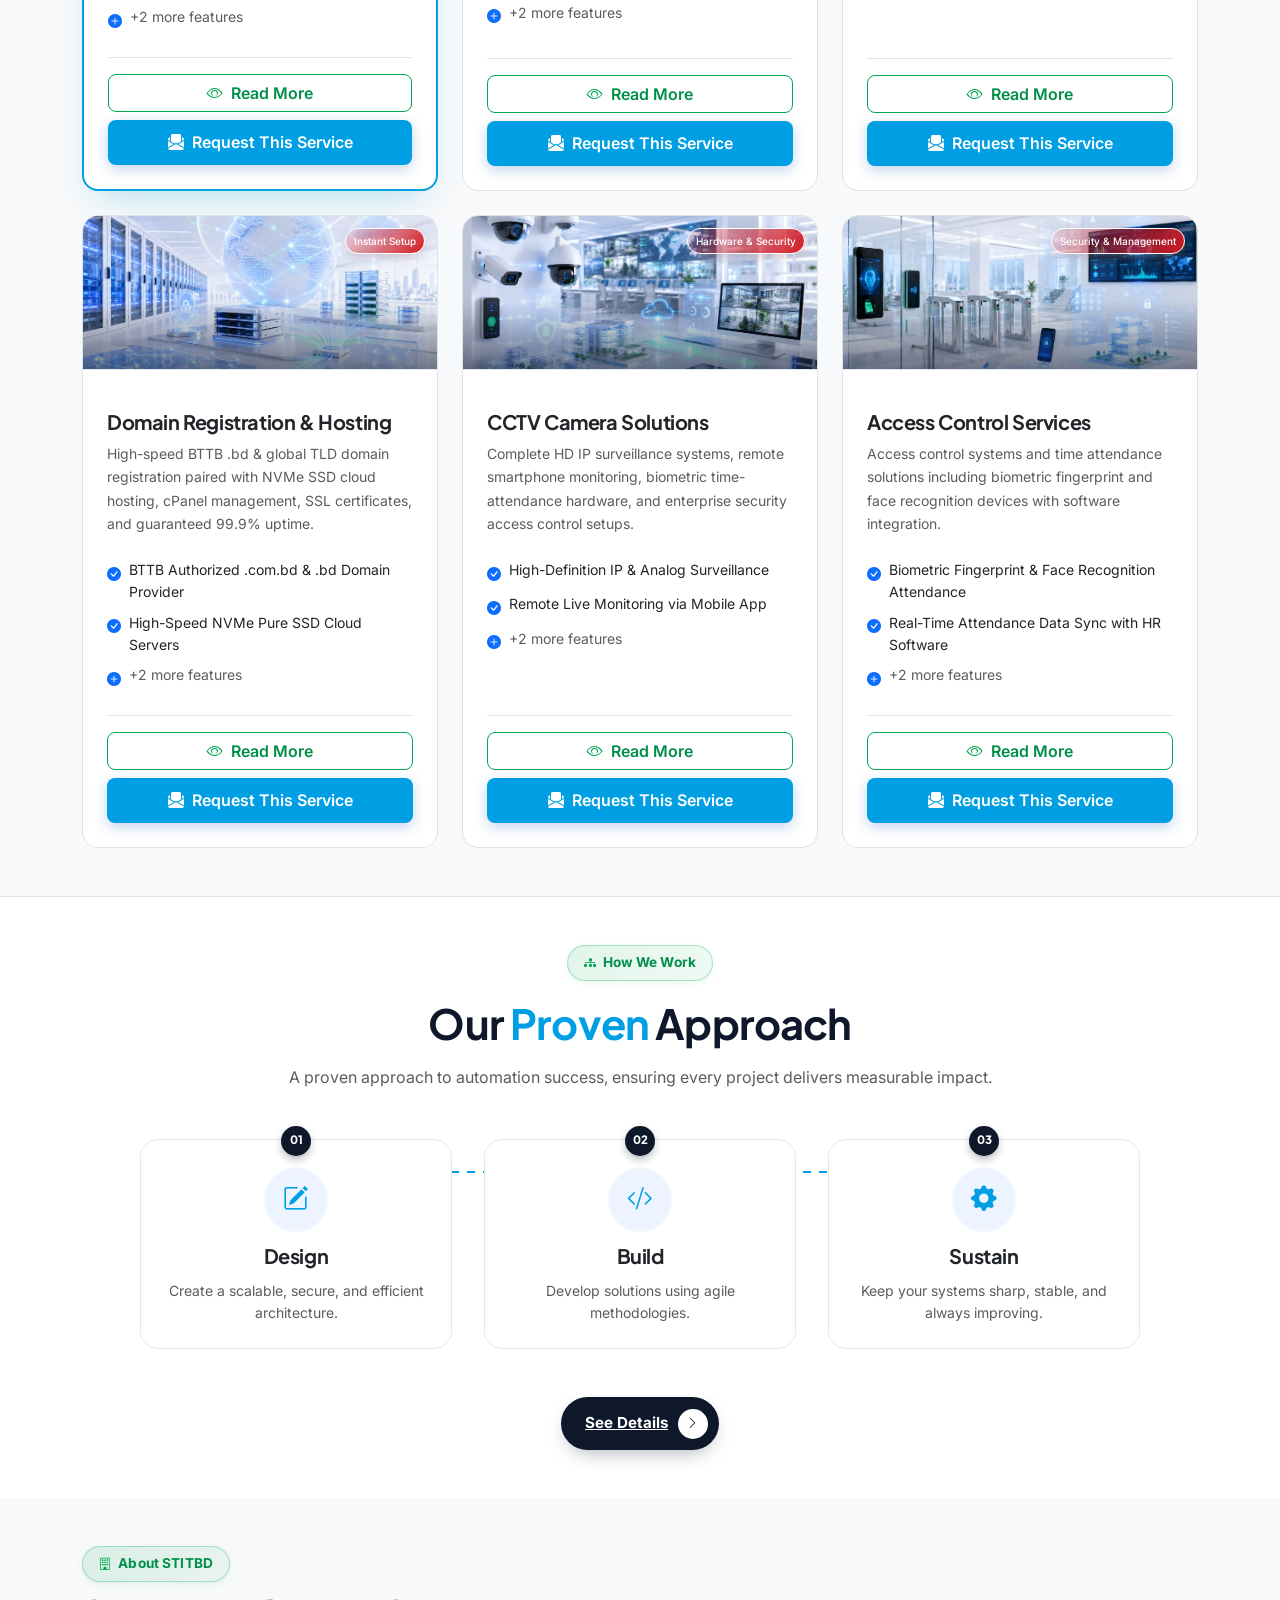
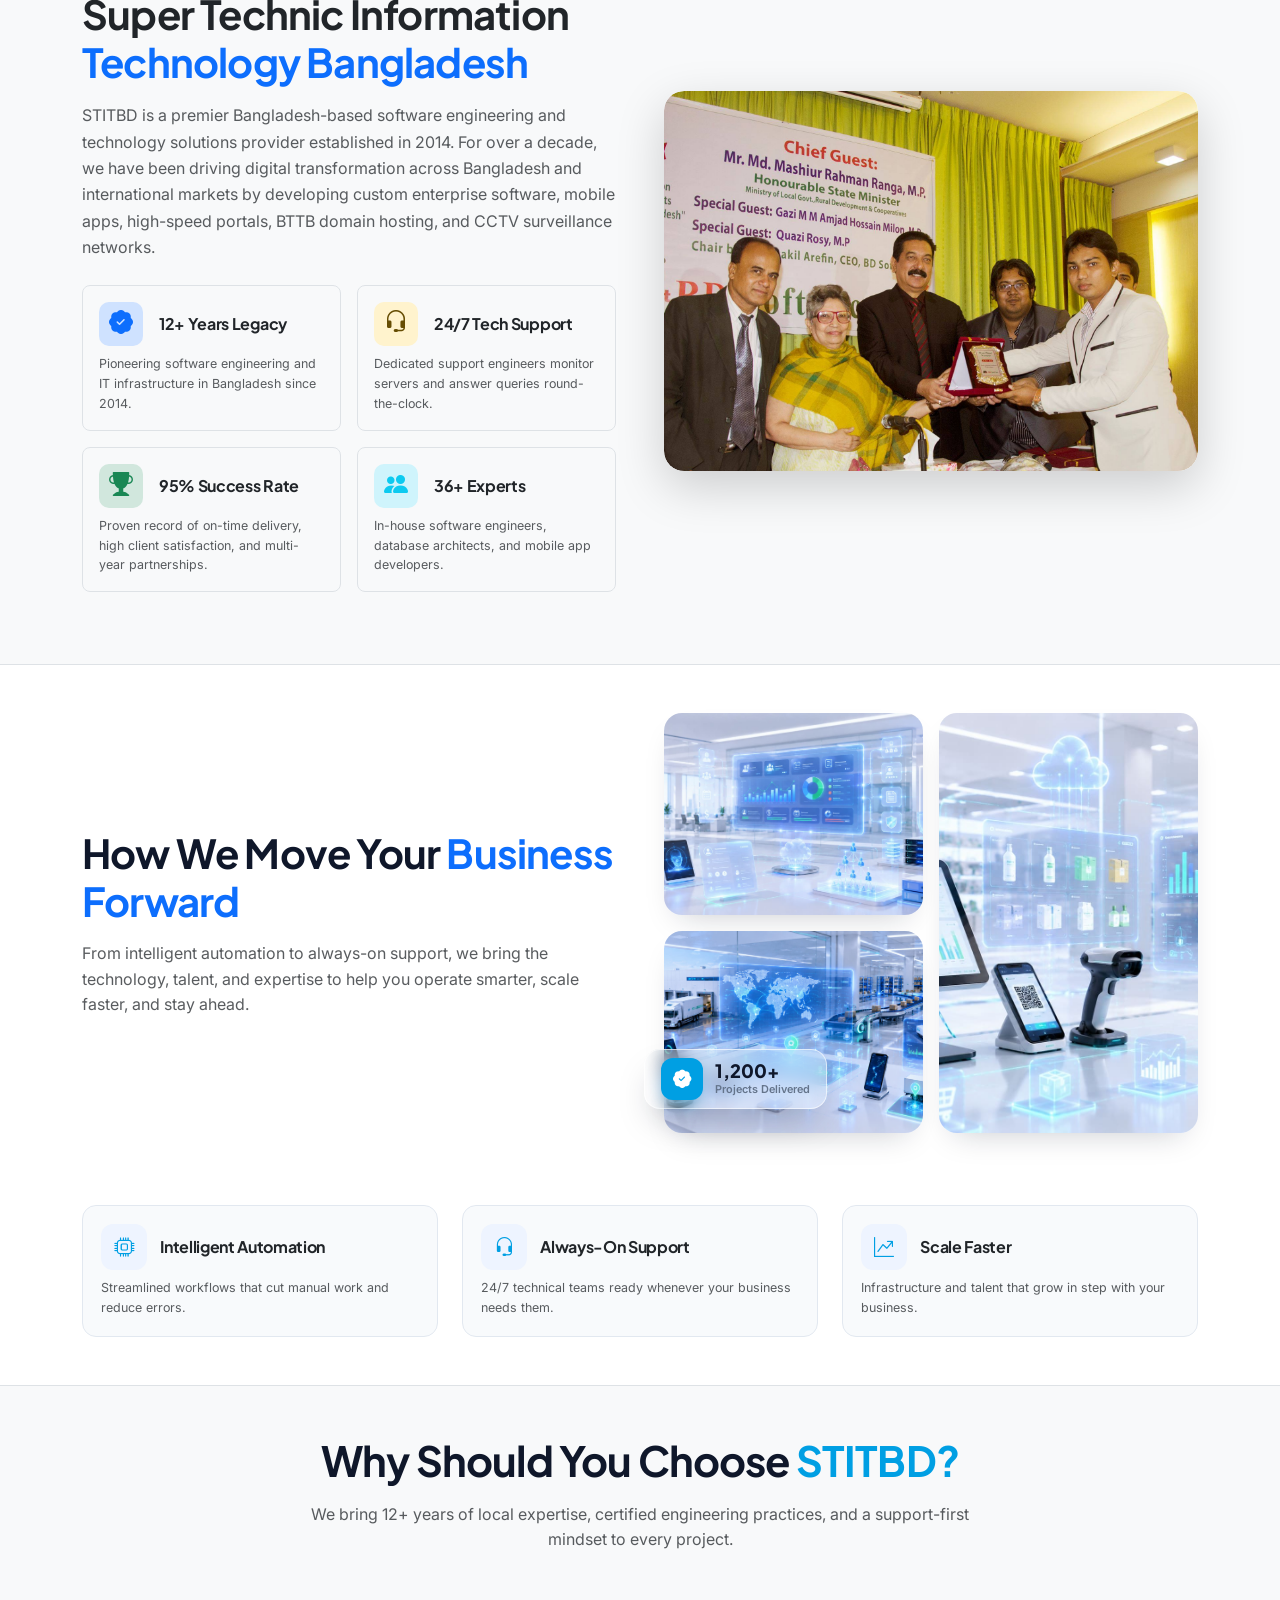
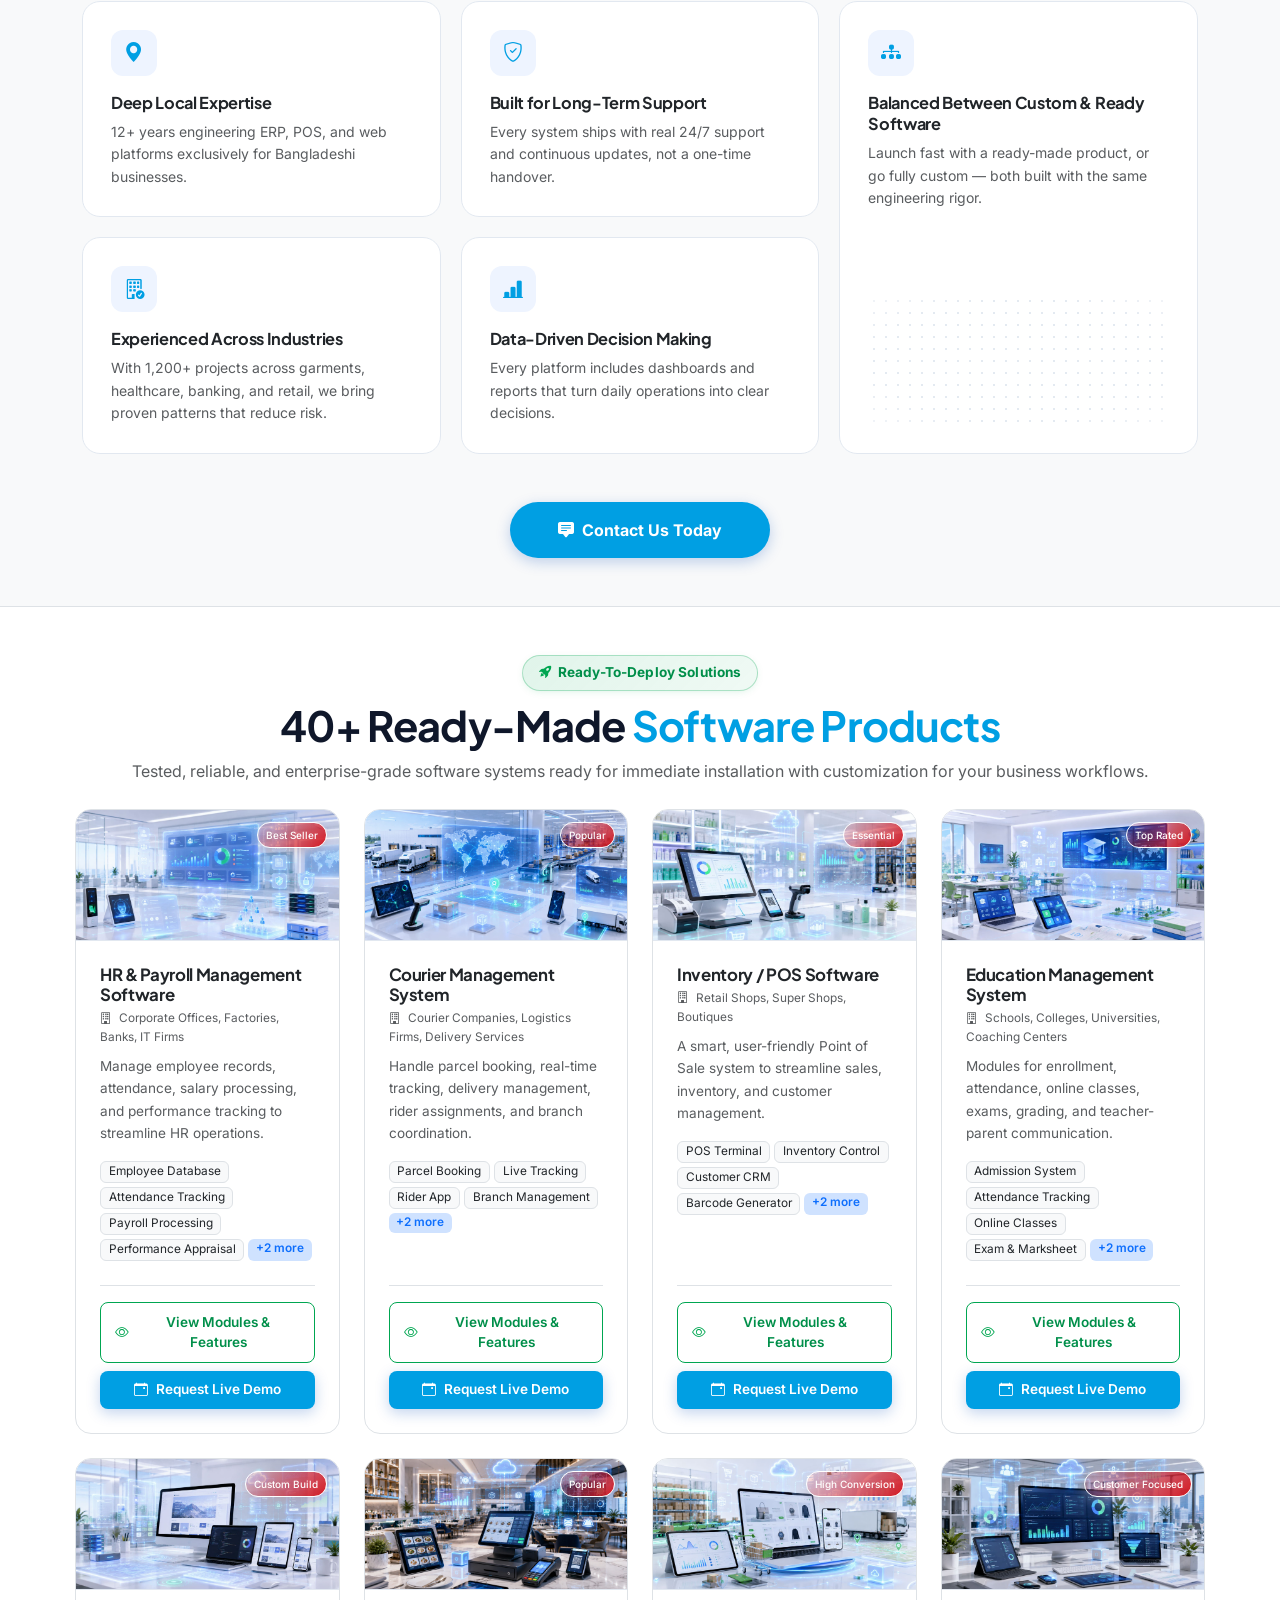
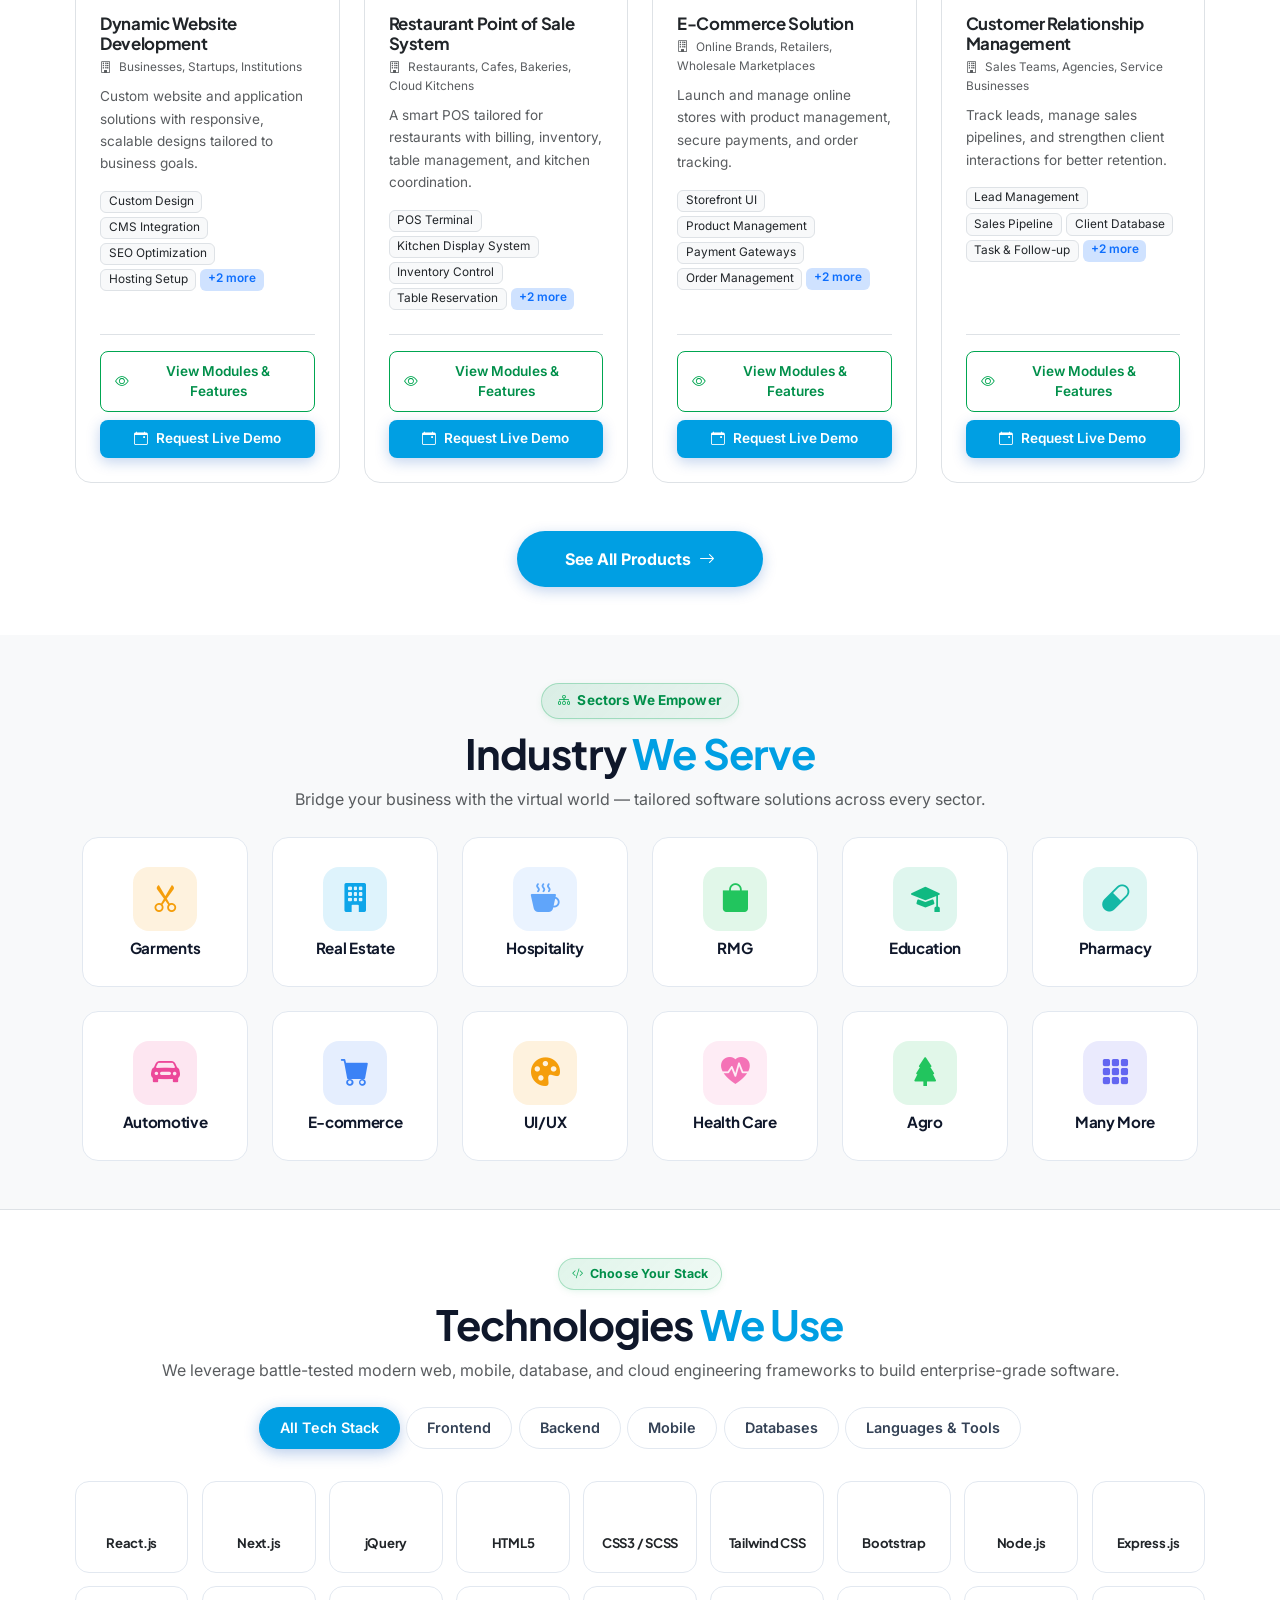
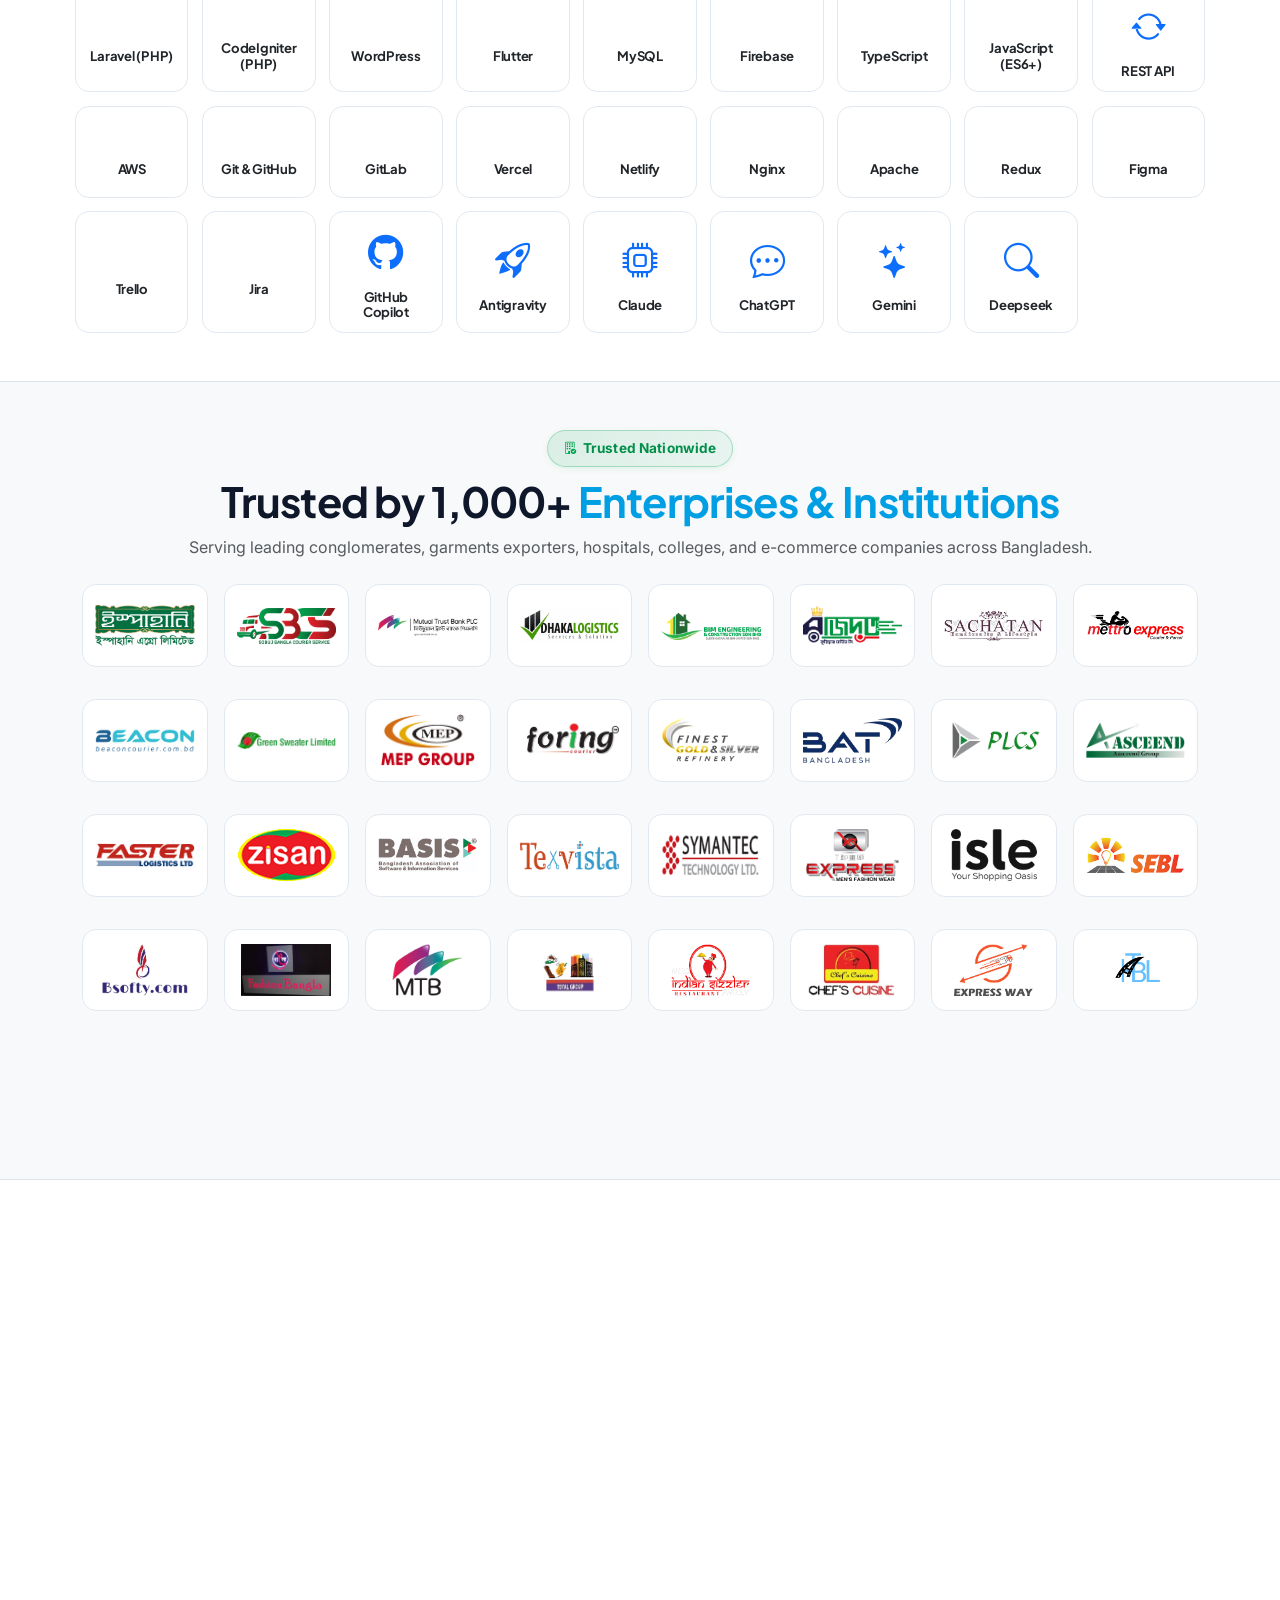
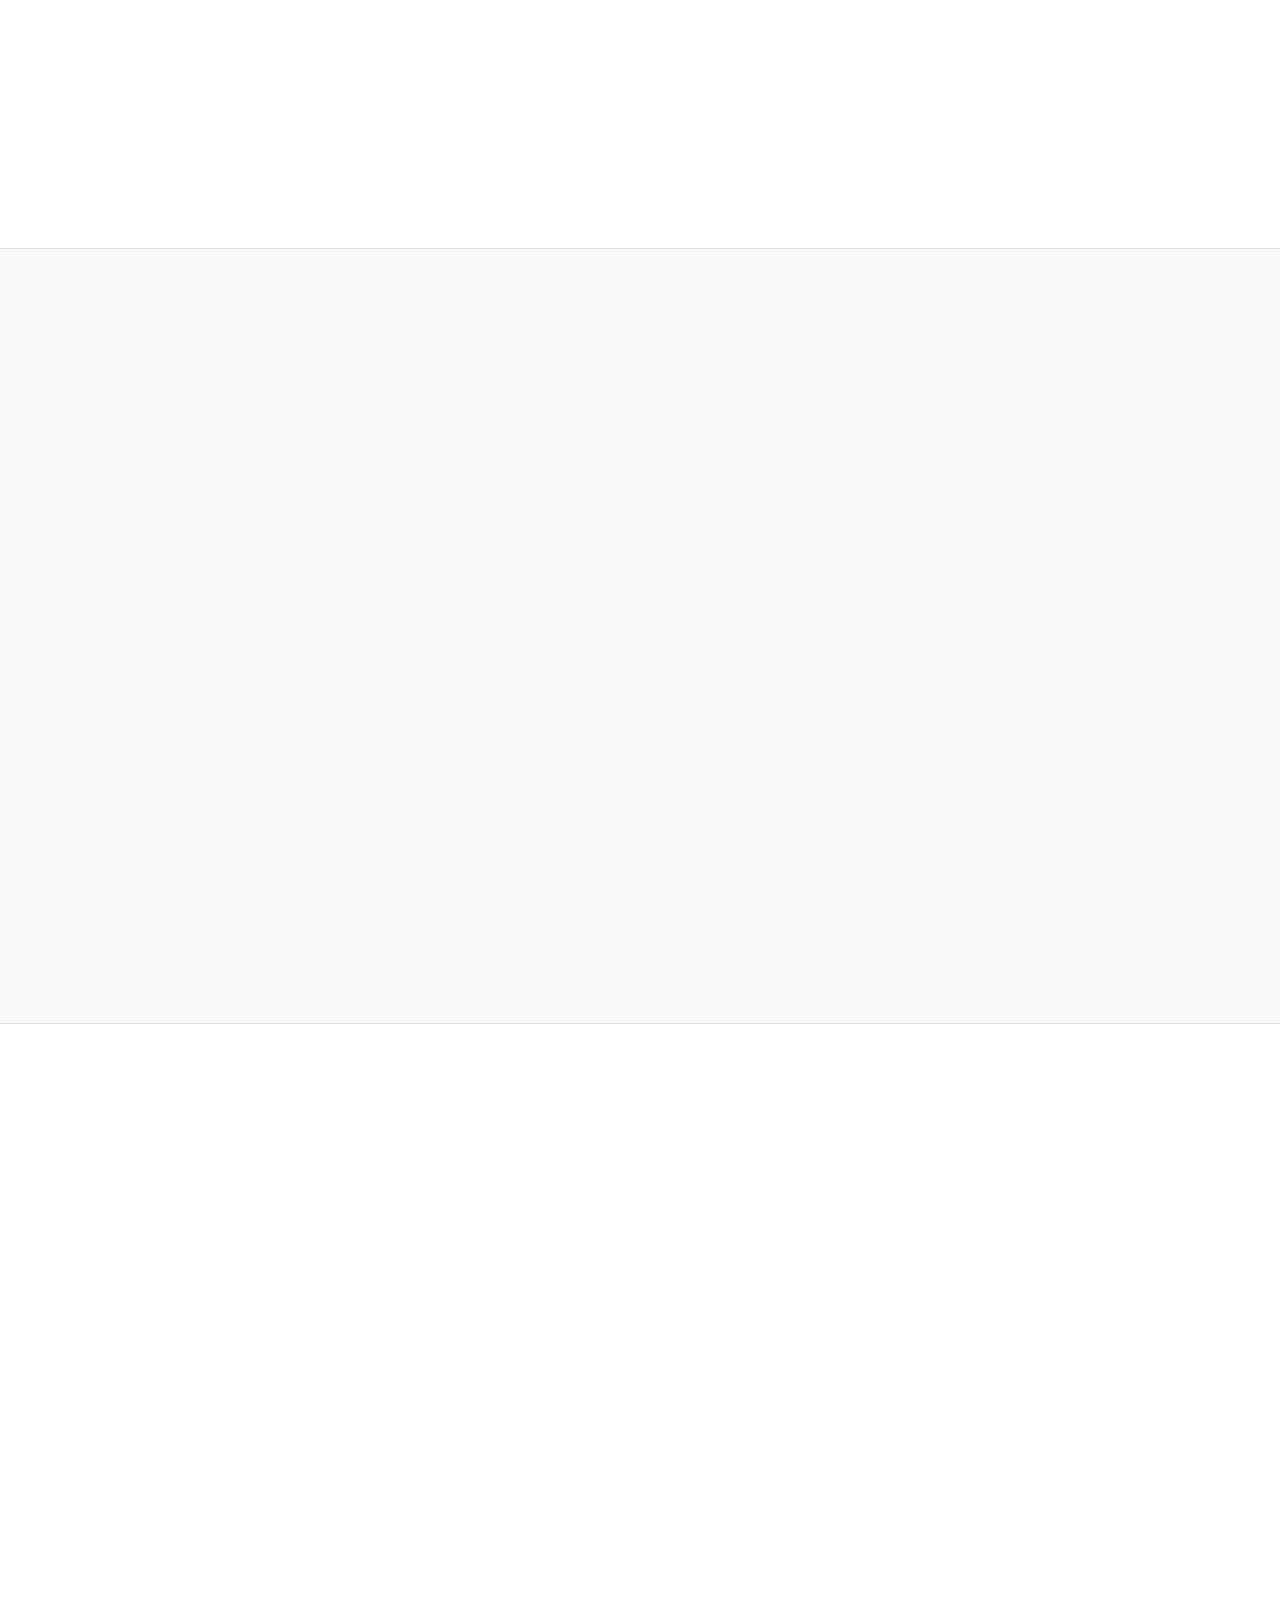
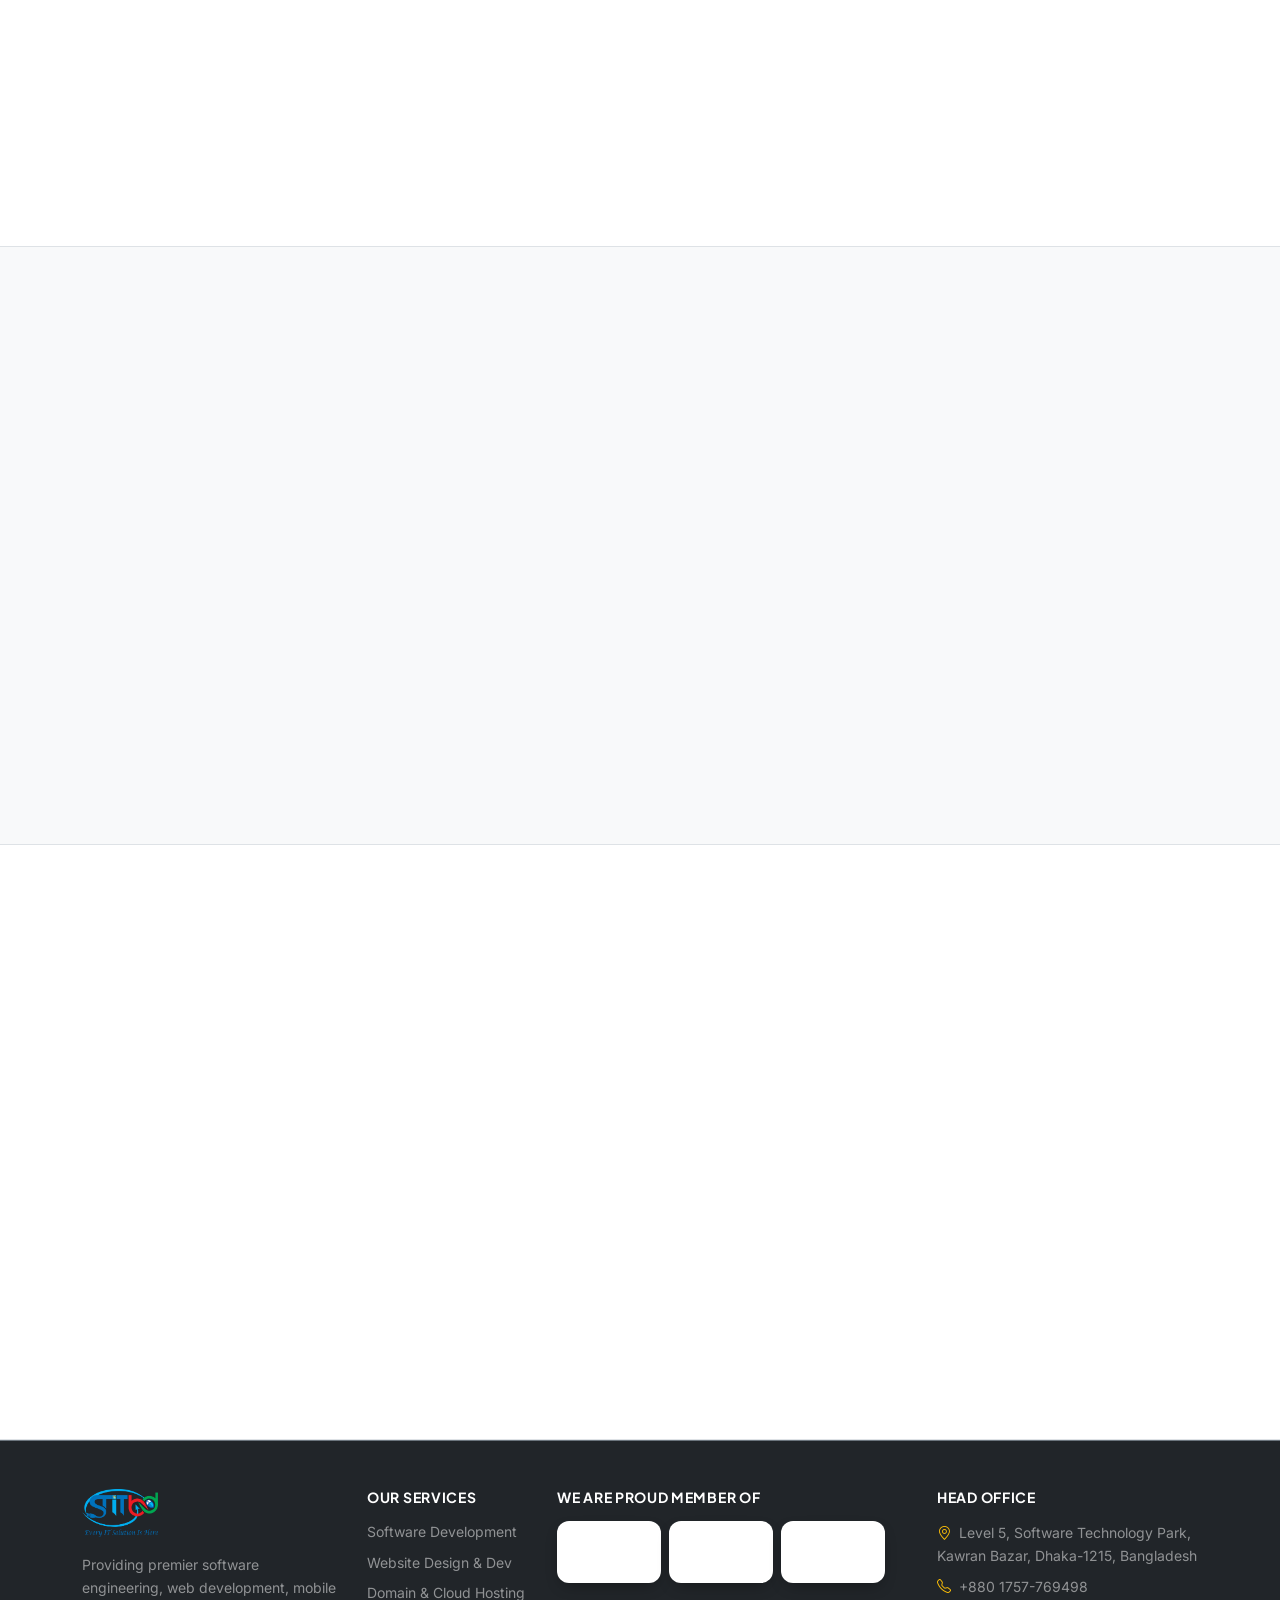
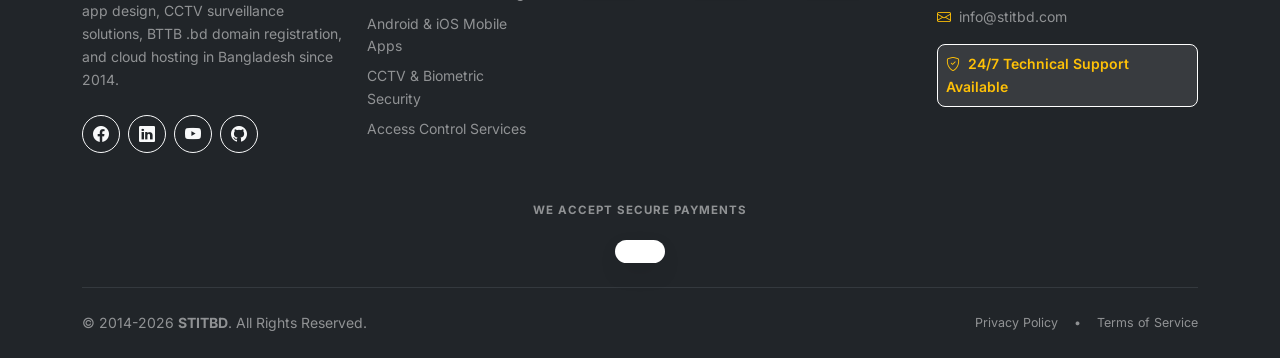
==== commit b6f244bc: "home screen update" ====
--- a/index.html
+++ b/index.html
@@ -889,7 +889,7 @@
           <p class="text-muted fs-6">The experienced minds steering STITBD's engineering, design, and business
             strategy.</p>
         </div>
-        <div id="teamGrid" class="row g-4"></div>
+        <div id="teamGrid" class="row g-4" data-team-limit="4"></div>
         <div class="text-center mt-4 mt-md-5" data-aos="fade-up" data-aos-delay="200">
           <a href="teams.html"
             class="btn btn-brand-primary rounded-pill px-5 py-3 fw-bold d-inline-flex align-items-center gap-2">
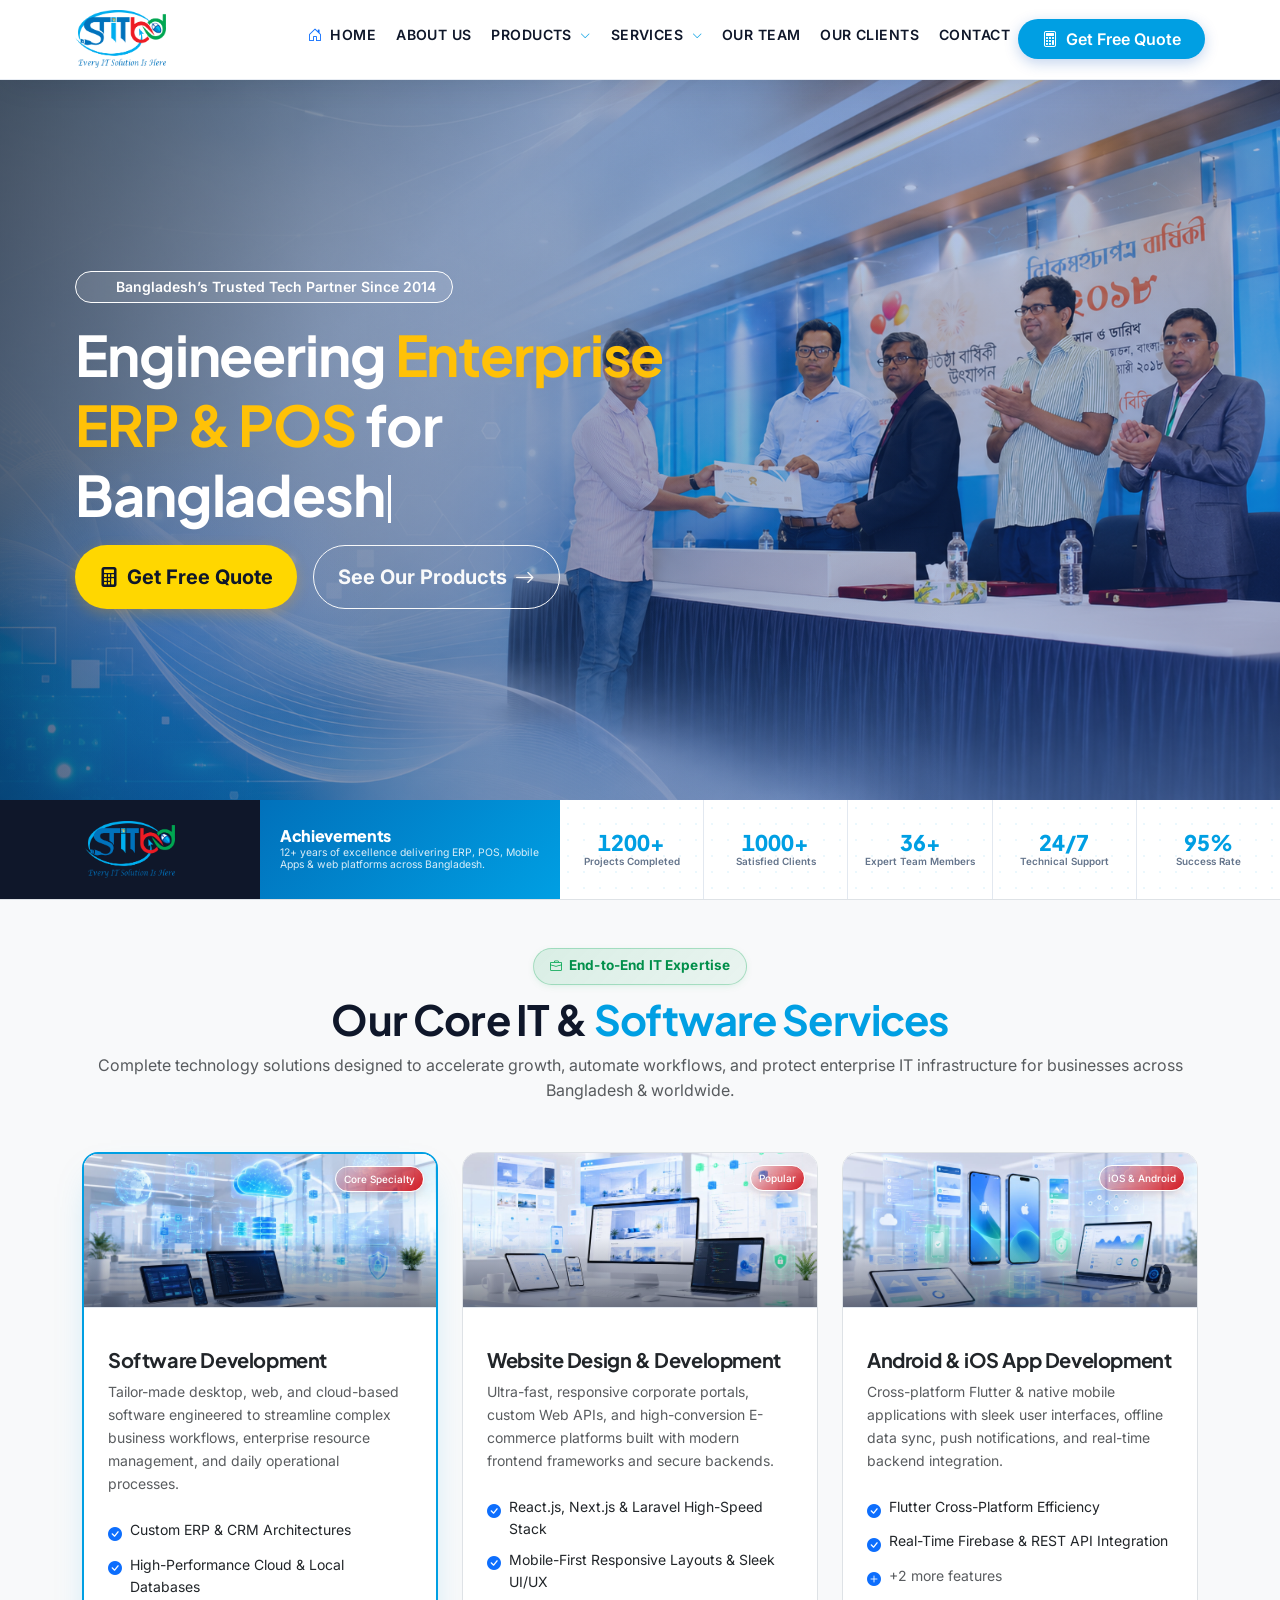
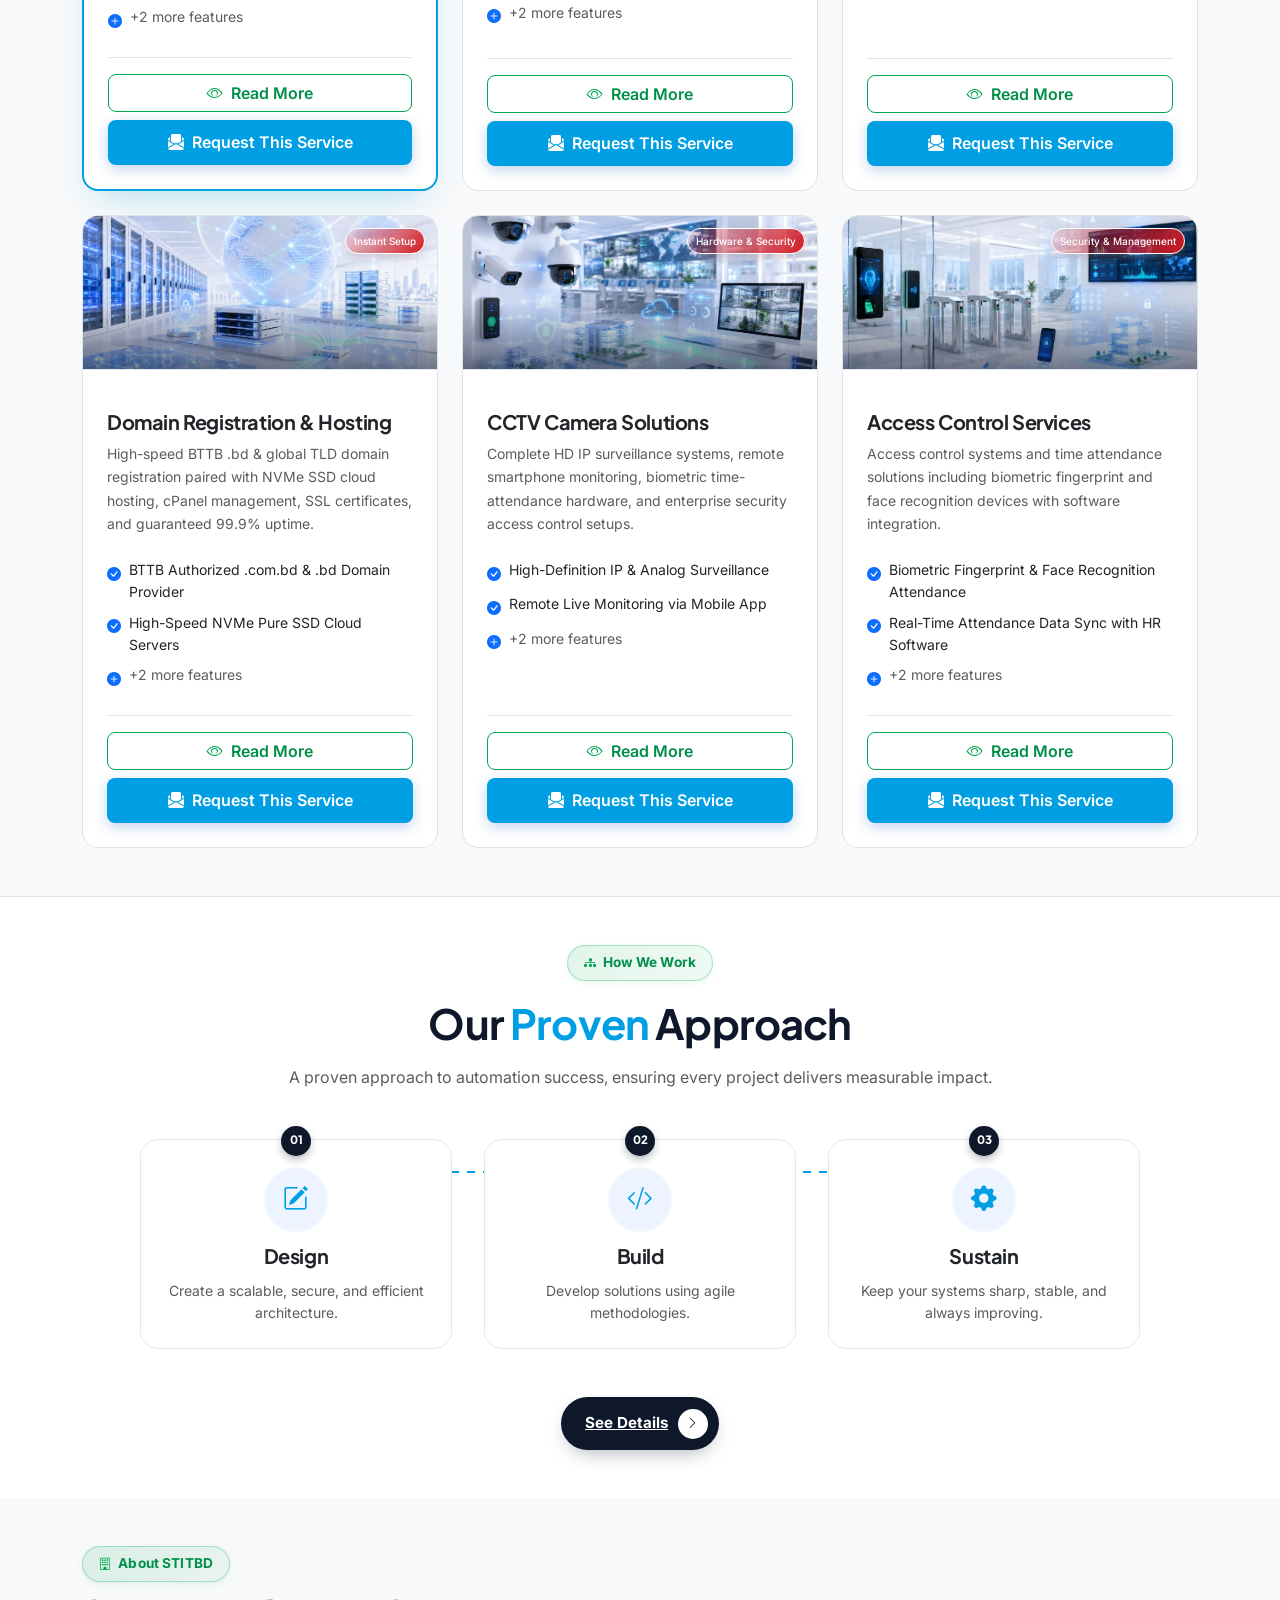
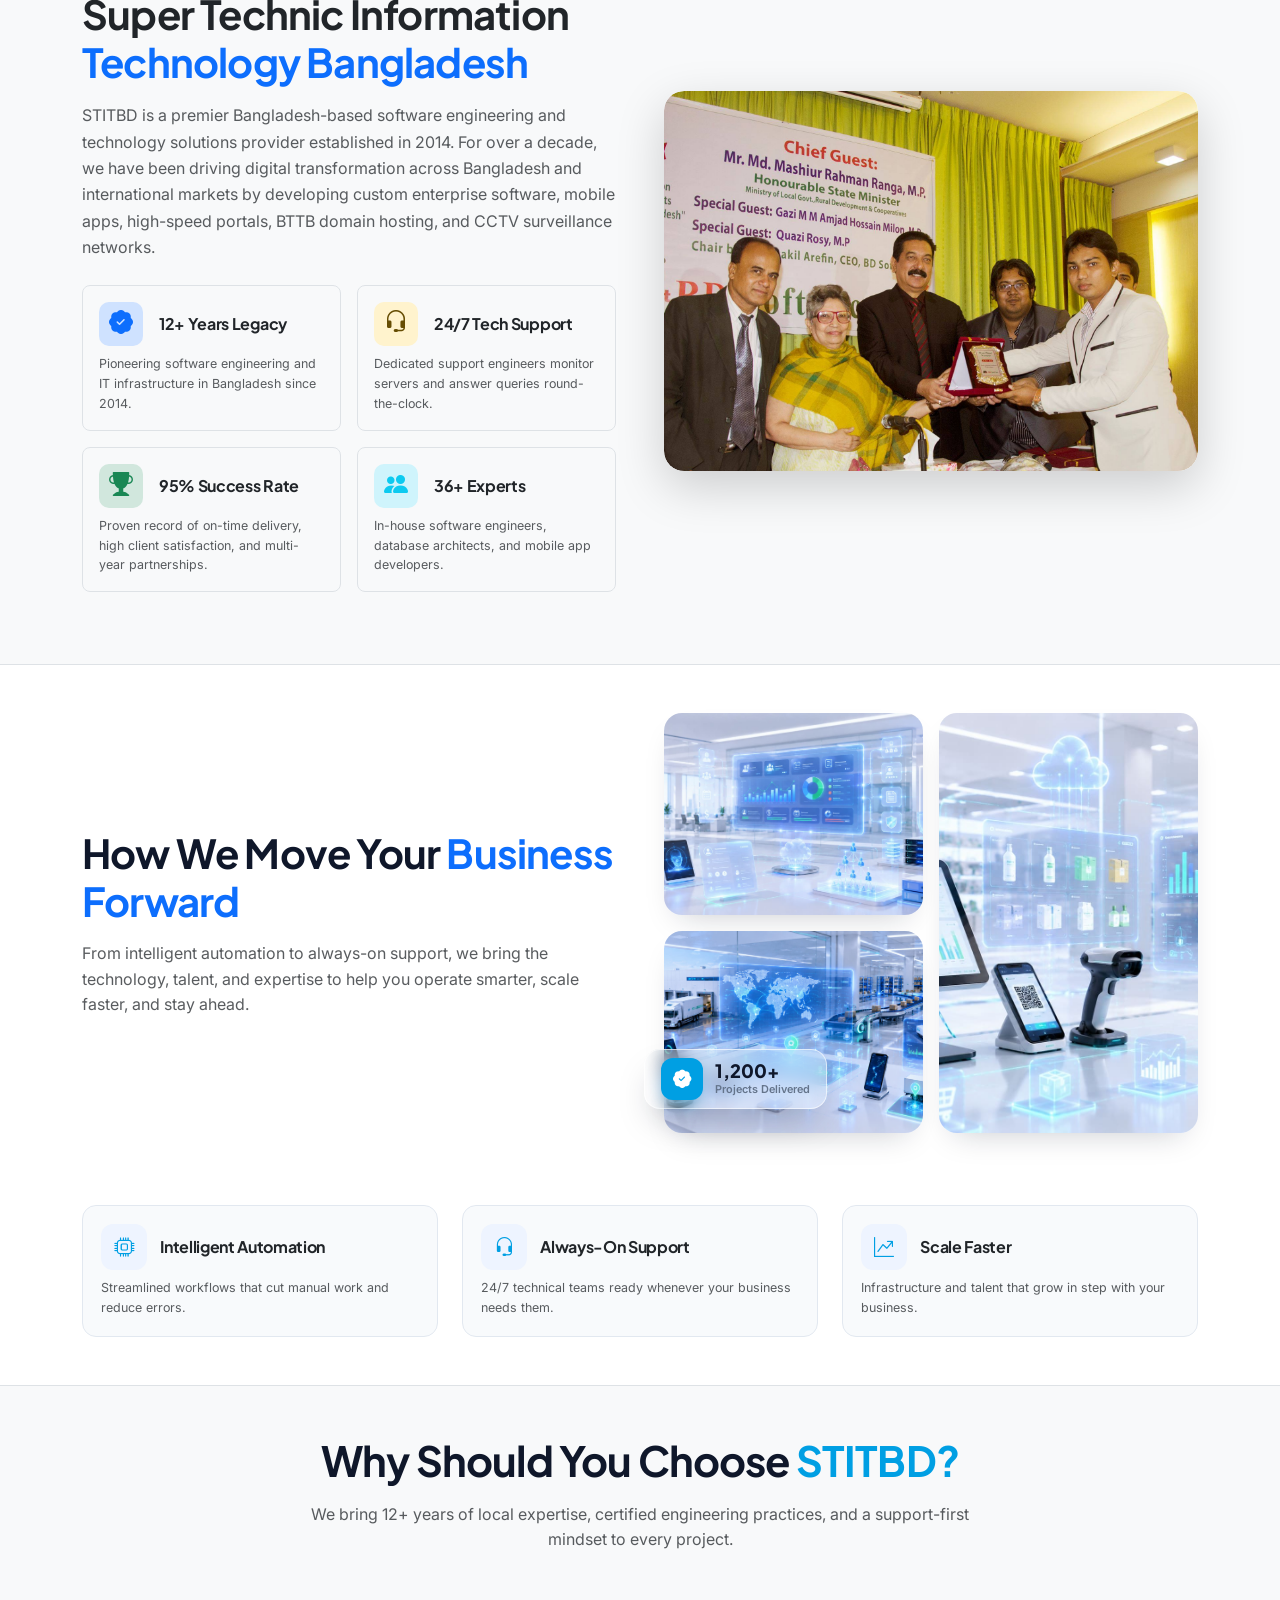
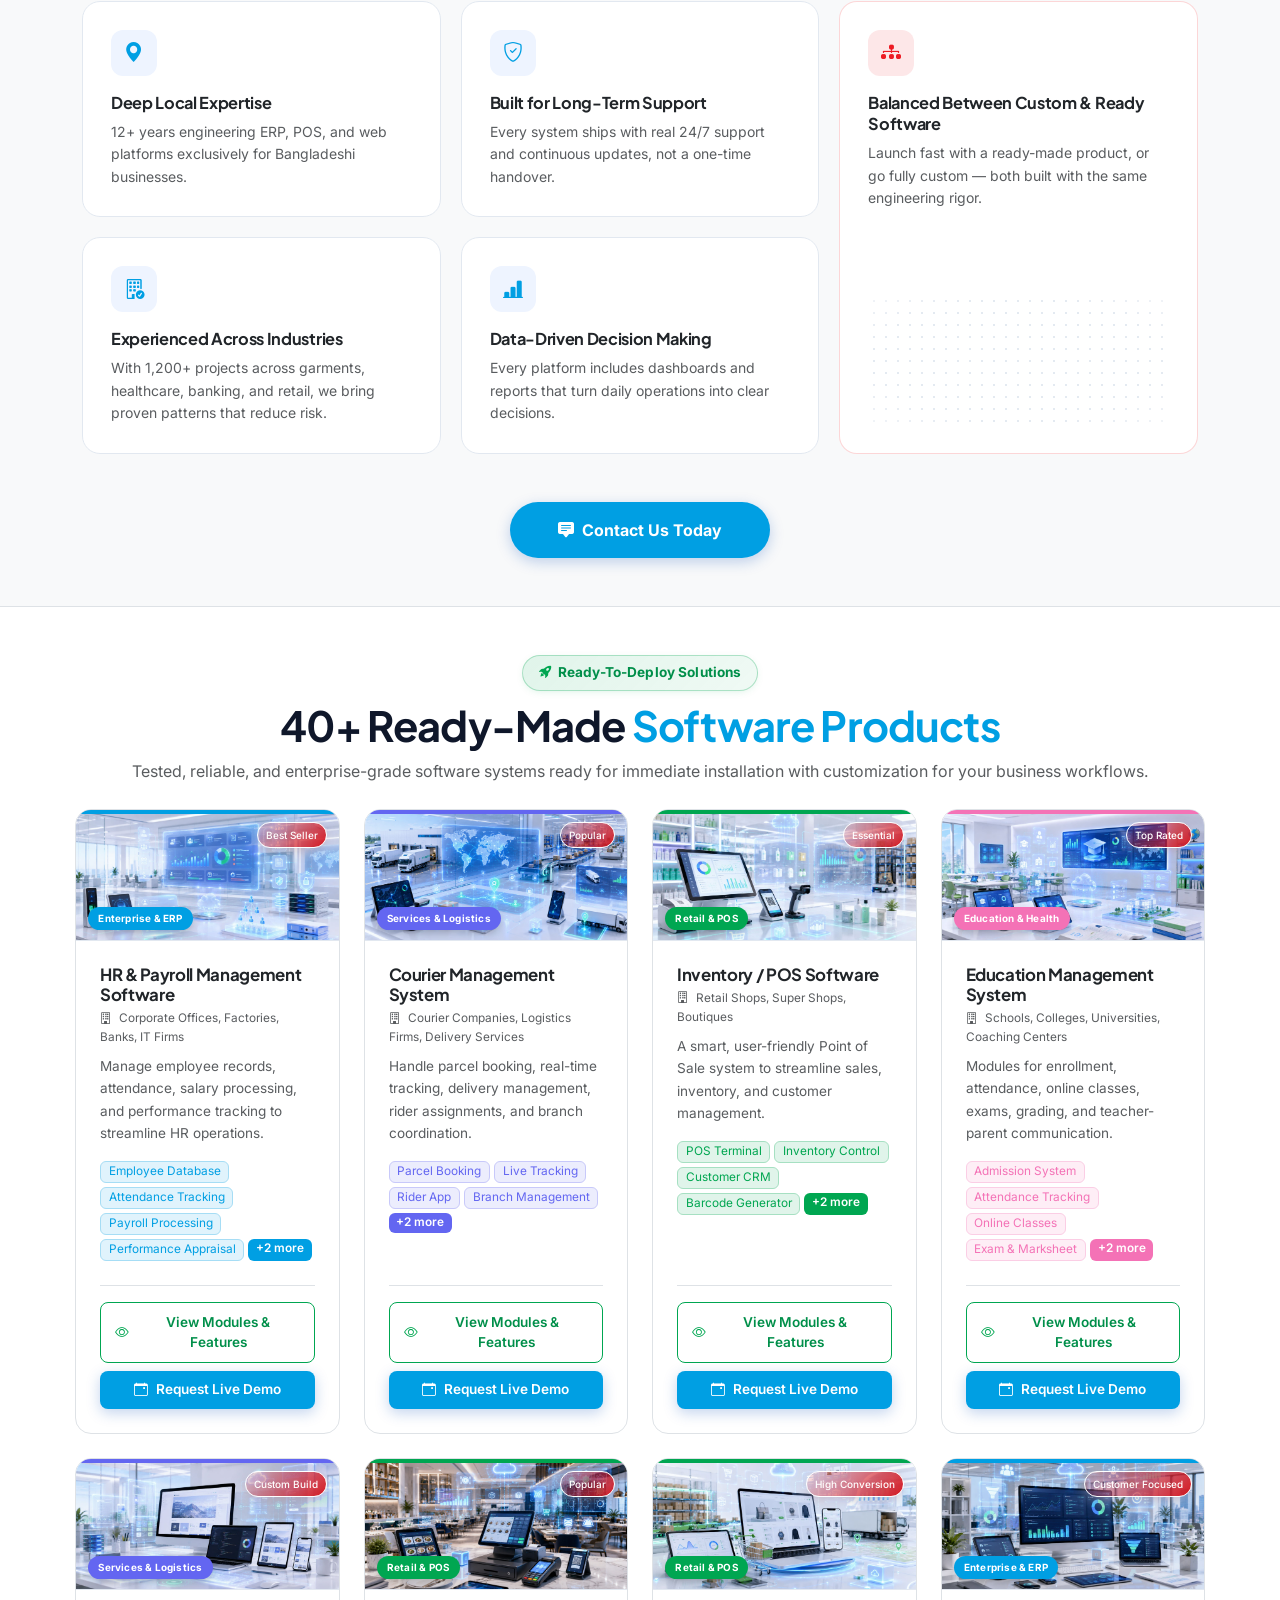
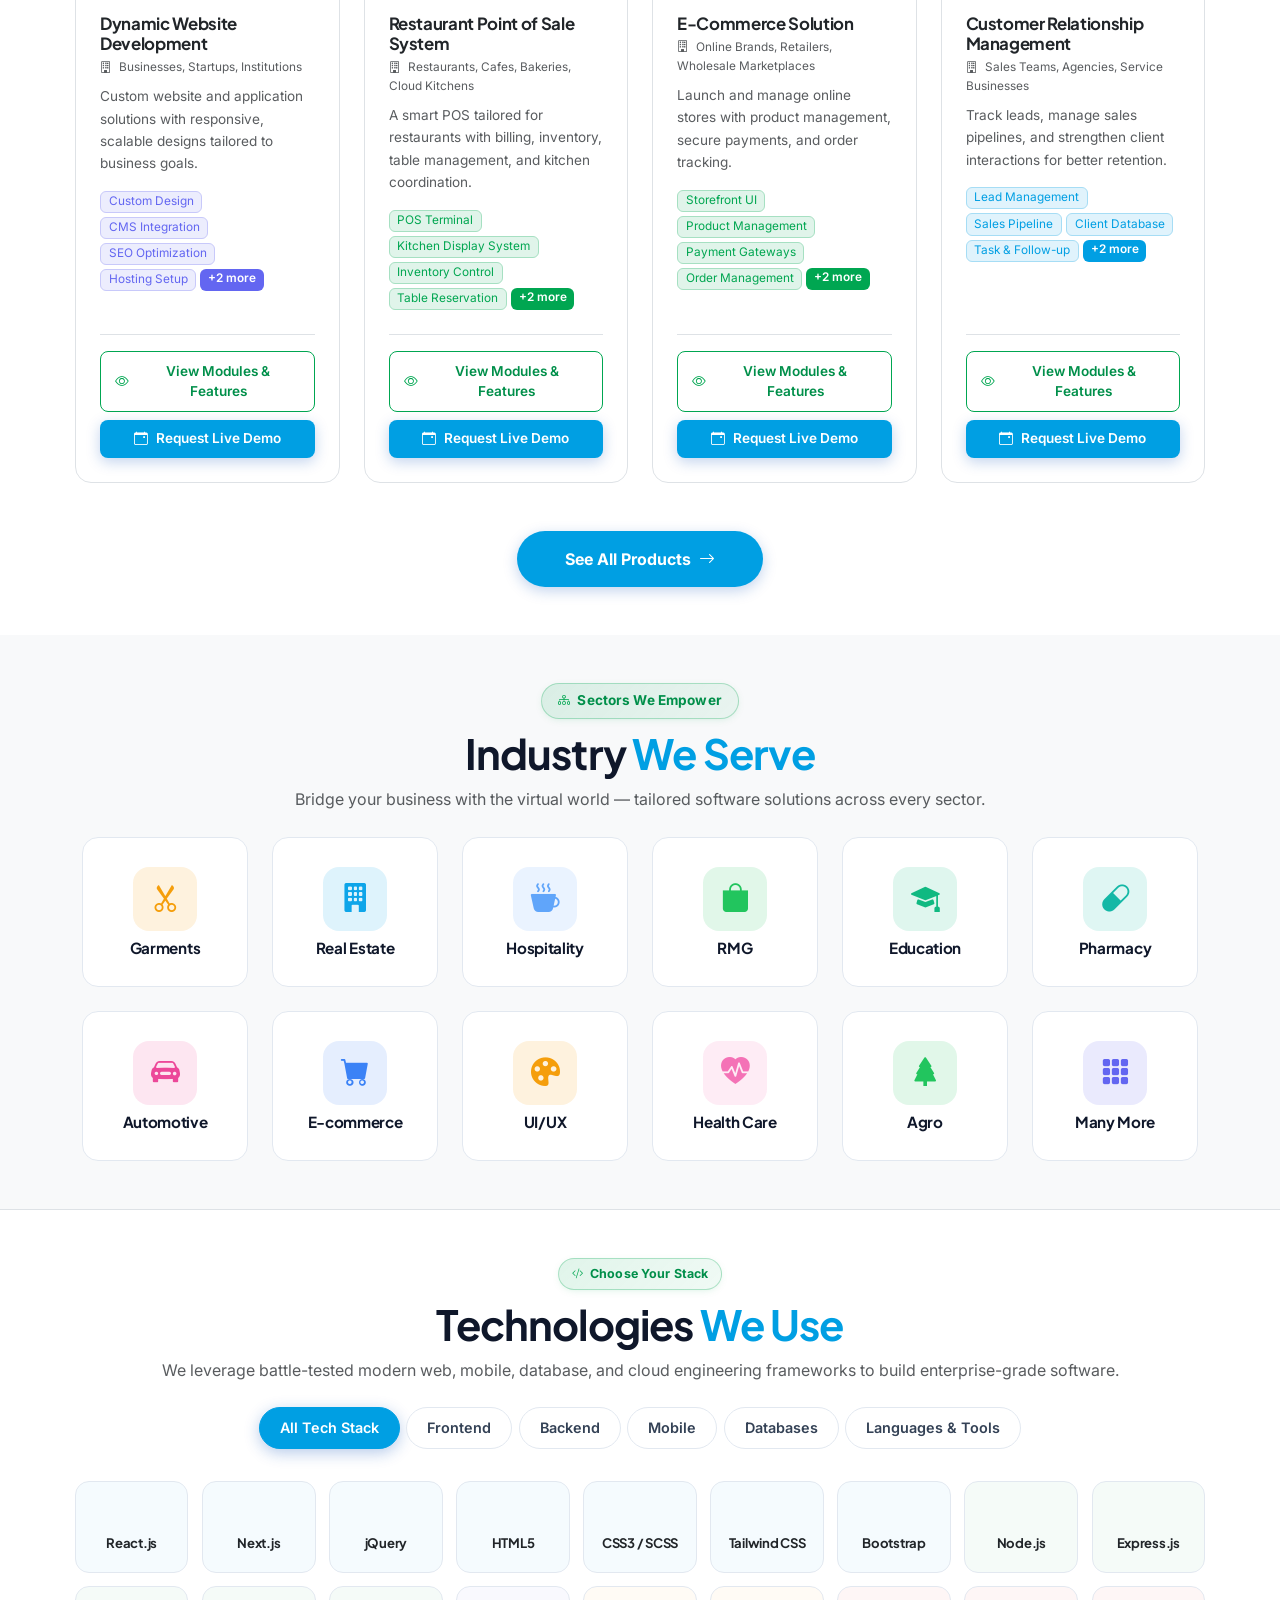
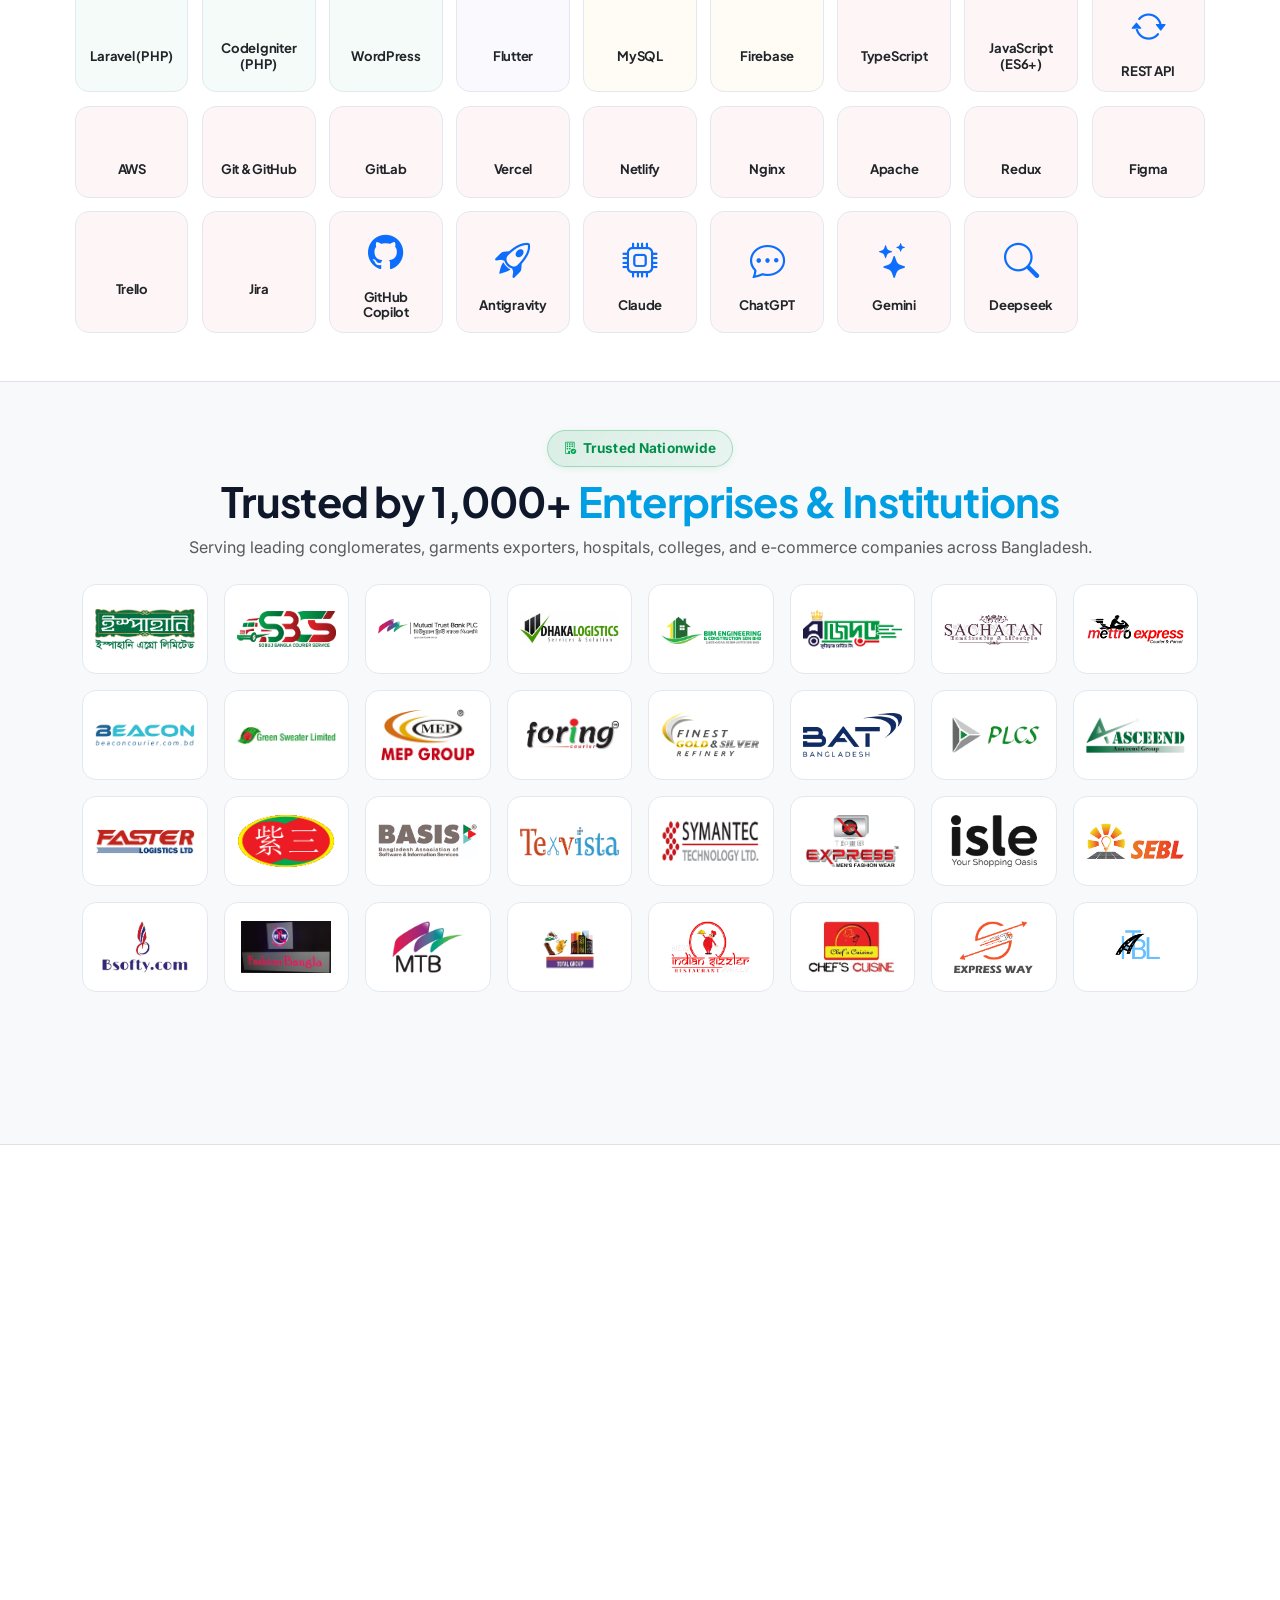
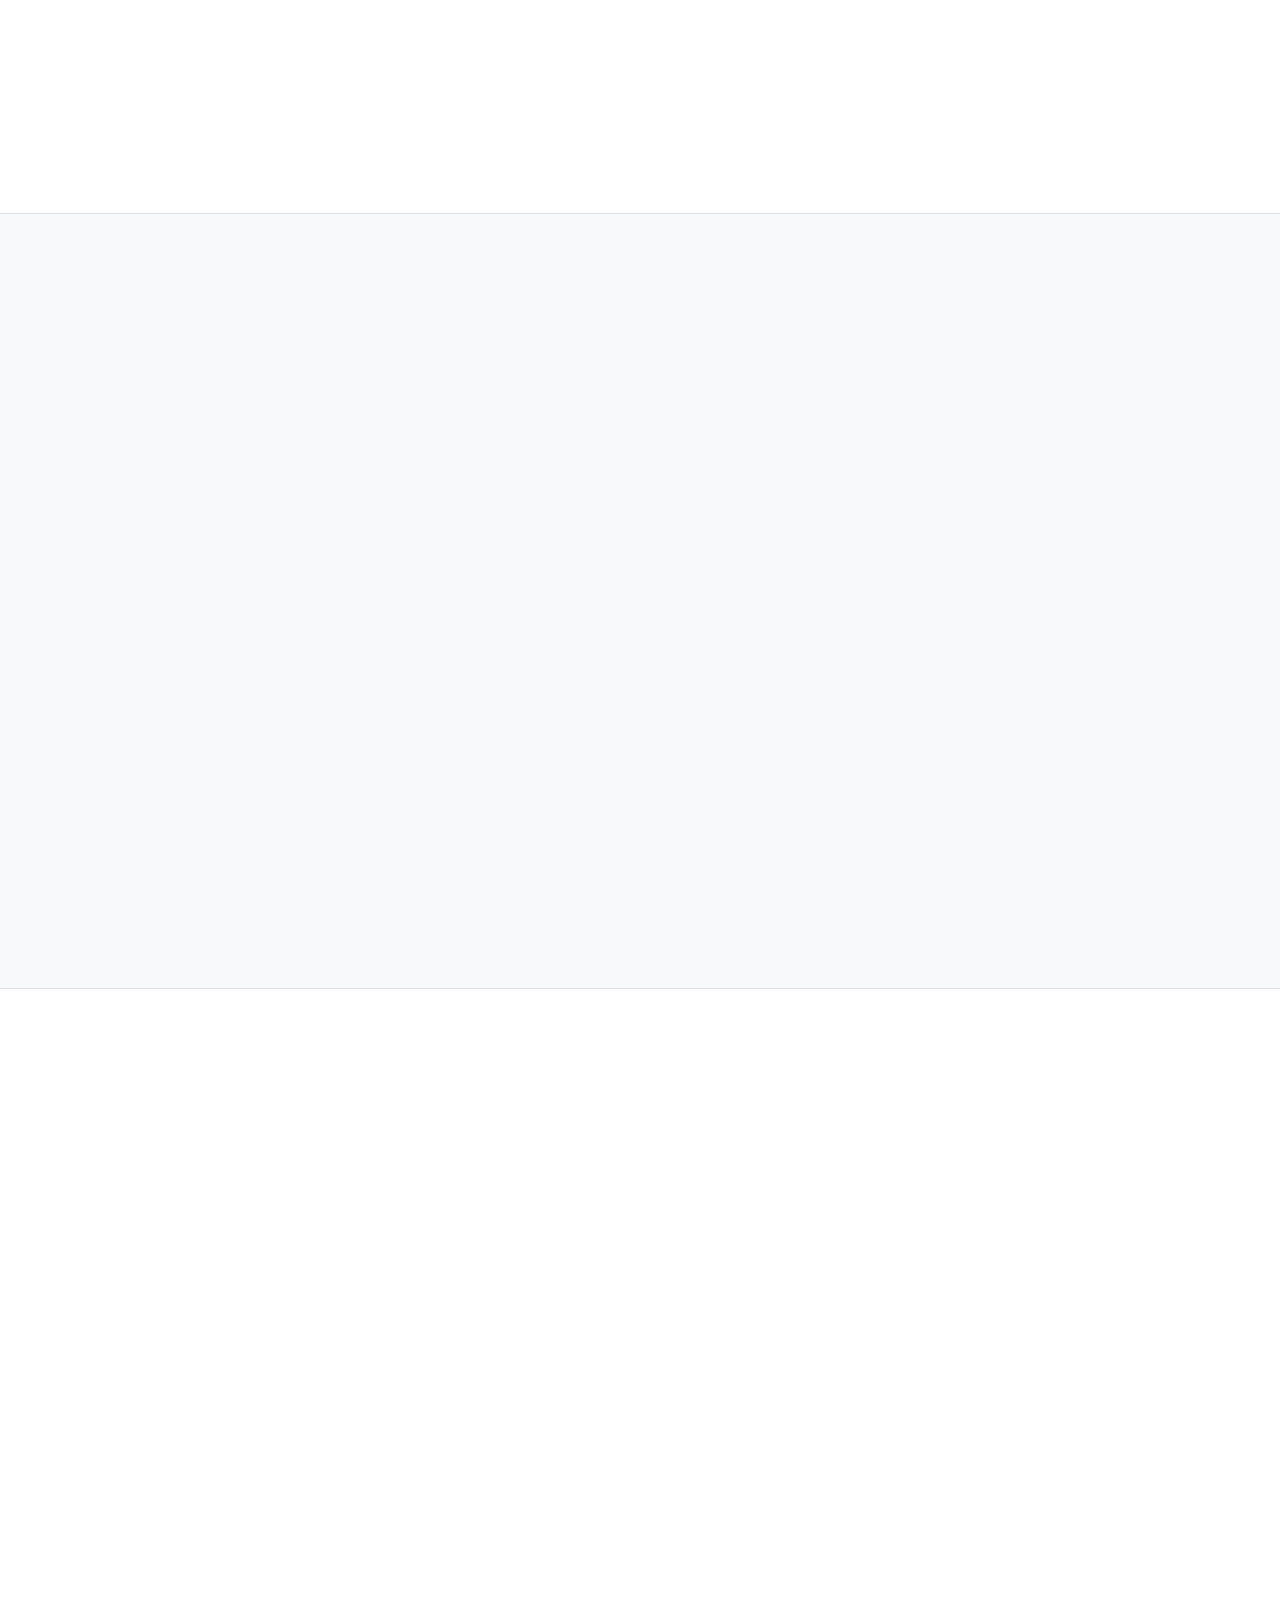
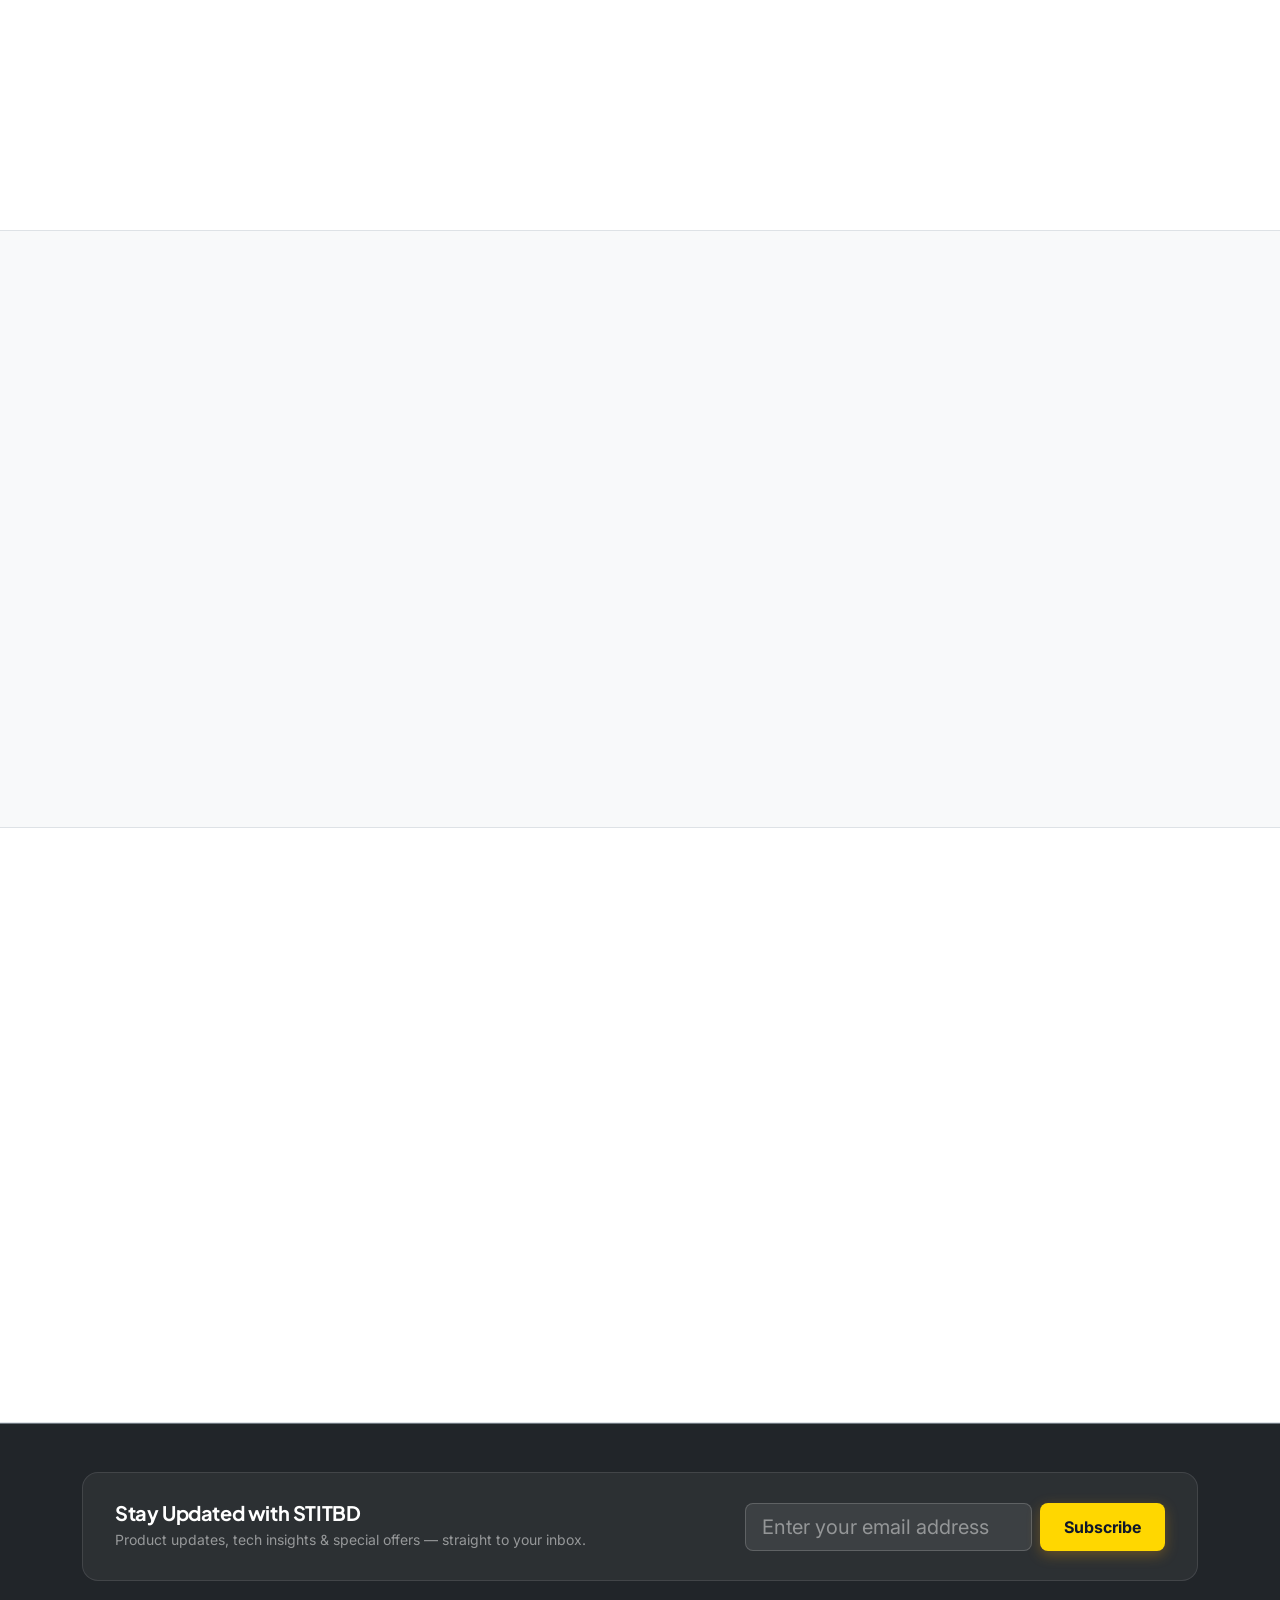
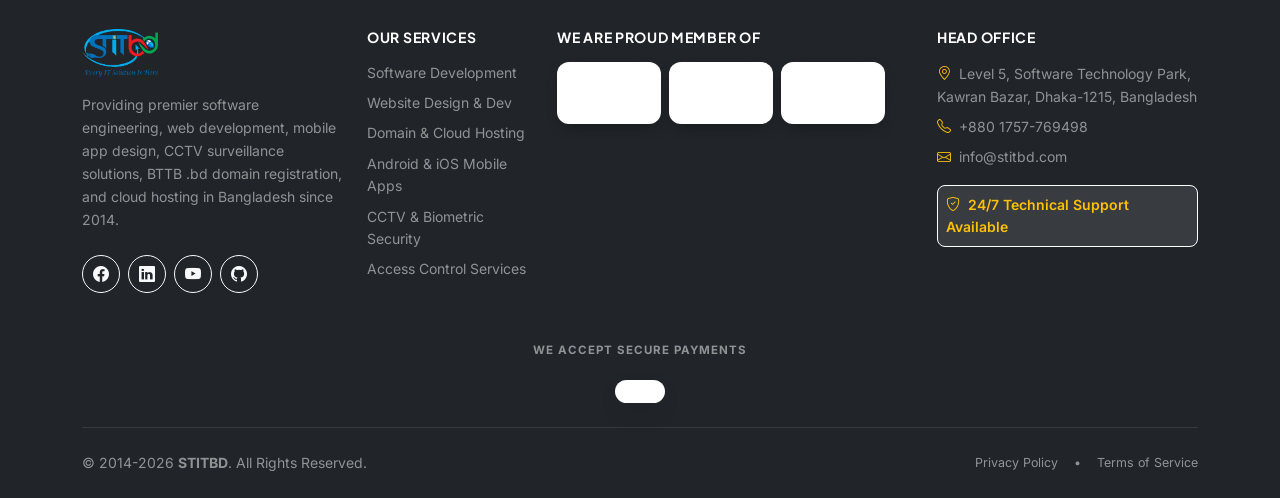
==== commit e8fd0f42: "home screen update" ====
--- a/index.html
+++ b/index.html
@@ -862,9 +862,7 @@
             e-commerce companies across Bangladesh.</p>
         </div>
 
-        <div id="clientsGrid" class="row g-2 g-md-3 justify-content-center" data-aos="fade-up" data-aos-delay="150">
-          <!-- Client cards will be rendered by JavaScript (max 4 rows x 8/row) -->
-        </div>
+        <div id="clientsGrid" class="clients-grid-4row" data-aos="fade-up" data-aos-delay="150"></div>
 
         <div class="text-center mt-4 mt-md-5" data-aos="fade-up" data-aos-delay="200">
           <a href="clients.html"
@@ -1053,6 +1051,21 @@
   ====================================================== -->
   <footer class="bg-dark text-white pt-5 pb-4 position-relative border-top border-secondary">
     <div class="container">
+
+      <div
+        class="footer-newsletter-strip d-flex flex-column flex-lg-row align-items-lg-center justify-content-between gap-3 mb-5">
+        <div>
+          <h5 class="fw-bold font-heading text-white mb-1">Stay Updated with STITBD</h5>
+          <p class="text-white-50 small mb-0">Product updates, tech insights & special offers — straight to your inbox.
+          </p>
+        </div>
+        <form id="newsletterForm" class="d-flex gap-2 footer-newsletter-form">
+          <input type="email" id="newsletterEmail" required placeholder="Enter your email address"
+            class="form-control form-control-lg focus-ring-none">
+          <button type="submit" class="btn btn-brand-gold rounded-3 px-4 fw-bold text-nowrap">Subscribe</button>
+        </form>
+      </div>
+
       <div class="row g-4 mb-5">
         <div class="col-12 col-lg-3 col-md-6">
           <a class="d-flex align-items-center gap-2 text-decoration-none mb-3" href="index.html">
--- a/css/styles.css
+++ b/css/styles.css
@@ -1333,7 +1333,7 @@
 
 /* Tech Stack Logo Cards */
 .tech-card {
-  background: #ffffff;
+  background: color-mix(in srgb, var(--tech-accent, var(--primary)) 4%, white);
   border: 1px solid var(--border-color);
   border-radius: 14px;
   padding: 1rem 1rem;
@@ -1345,6 +1345,24 @@
   overflow: hidden;
 }
 
+.tech-card::before {
+  content: '';
+  position: absolute;
+  top: 0;
+  left: 0;
+  right: 0;
+  height: 3px;
+  background: var(--tech-accent, var(--primary));
+  transform: scaleX(0);
+  transform-origin: center;
+  transition: transform 0.35s ease;
+  z-index: 3;
+}
+
+.tech-card:hover::before {
+  transform: scaleX(1);
+}
+
 .tech-card .tech-icon {
   transition: transform 0.4s cubic-bezier(0.16, 1, 0.3, 1);
 }
@@ -1365,7 +1383,7 @@
   left: 0;
   right: 0;
   bottom: 0;
-  background: linear-gradient(135deg, var(--primary) 0%, var(--primary-dark) 100%);
+  background: linear-gradient(135deg, var(--tech-accent, var(--primary)) 0%, color-mix(in srgb, var(--tech-accent, var(--primary)) 70%, black) 100%);
   border-radius: 14px;
   opacity: 0;
   transform: scale(0.9);
@@ -1384,8 +1402,8 @@
 
 .tech-card:hover {
   transform: translateY(-6px) scale(1.02);
-  border-color: var(--primary);
-  box-shadow: 0 16px 40px -12px rgba(15, 82, 186, 0.25);
+  border-color: var(--tech-accent, var(--primary));
+  box-shadow: 0 16px 40px -12px color-mix(in srgb, var(--tech-accent, var(--primary)) 40%, transparent);
 }
 
 .tech-card:hover .tech-icon {
@@ -1760,41 +1778,34 @@
 /* --------------------------------------------------------------------------
    Clients Grid — Static, Modern, Fully Responsive (max 4 rows x 8/row)
    -------------------------------------------------------------------------- */
-.client-col {
-  padding-right: calc(var(--bs-gutter-x, 0.5rem) * .5);
-  padding-left: calc(var(--bs-gutter-x, 0.5rem) * .5);
-  margin-bottom: 0.65rem;
-  width: 33.333%;
+.clients-grid-4row {
+  display: grid;
+  grid-template-columns: repeat(4, 1fr);
+  grid-auto-rows: 1fr;
+  gap: 0.65rem;
 }
 
 @media (min-width: 480px) {
-  .client-col {
-    width: 33.333%;
-    /* 3 per row */
+  .clients-grid-4row {
+    grid-template-columns: repeat(6, 1fr);
   }
 }
 
 @media (min-width: 768px) {
-  .client-col {
-    width: 25%;
-    margin-bottom: 0.85rem;
-    /* 4 per row */
-  }
-}
-
-@media (min-width: 992px) {
-  .client-col {
-    width: 16.666%;
-    /* 6 per row */
+  .clients-grid-4row {
+    grid-template-columns: repeat(8, 1fr);
+    gap: 0.85rem;
   }
 }
 
 @media (min-width: 1200px) {
-  .client-col {
-    width: 12.5%;
-    margin-bottom: 1rem;
-    /* 8 per row on large desktop */
-  }
+  .clients-grid-4row {
+    gap: 1rem;
+  }
+}
+
+.client-cell {
+  height: 100%;
 }
 
 .client-card {
@@ -1802,10 +1813,22 @@
   border: 1px solid var(--border-color);
   border-radius: 14px;
   padding: 0.9rem 0.75rem;
-  height: 100%;
+  height: 90px;
   position: relative;
   overflow: hidden;
   transition: transform 0.3s cubic-bezier(0.16, 1, 0.3, 1), border-color 0.3s ease, box-shadow 0.3s ease;
+}
+
+@media (max-width: 767.98px) {
+  .client-card {
+    height: 62px;
+    padding: 0.6rem 0.4rem;
+    border-radius: 11px;
+  }
+
+  .client-logo-box-grid {
+    height: 40px;
+  }
 }
 
 .client-card::before {
@@ -1919,8 +1942,36 @@
 }
 
 .testimonial-slide .card:hover {
-  border-color: var(--primary) !important;
-  box-shadow: 0 12px 35px rgba(15, 82, 186, 0.12) !important;
+  border-color: var(--secondary) !important;
+  box-shadow: 0 12px 35px rgba(0, 166, 81, 0.15) !important;
+  transform: translateY(-4px);
+}
+
+.testimonial-card {
+  position: relative;
+  overflow: hidden;
+}
+
+.testimonial-quote-mark {
+  position: absolute;
+  top: 0.5rem;
+  right: 1rem;
+  font-size: 4rem;
+  line-height: 1;
+  color: var(--primary);
+  opacity: 0.08;
+  pointer-events: none;
+  transition: opacity 0.3s ease, color 0.3s ease;
+}
+
+.testimonial-card:hover .testimonial-quote-mark {
+  opacity: 0.14;
+  color: var(--secondary);
+}
+
+.testimonial-text {
+  position: relative;
+  z-index: 1;
 }
 
 @keyframes testimonialScroll {
@@ -1951,12 +2002,18 @@
 
 @media (max-width: 480px) {
   .testimonial-slide {
-    width: 260px !important;
+    width: 320px !important;
   }
 
   .testimonial-slide .card {
     min-height: 220px !important;
     padding: 1rem !important;
+  }
+
+  .testimonial-quote-mark {
+    font-size: 2.75rem;
+    top: 0.35rem;
+    right: 0.65rem;
   }
 }
 
@@ -2176,6 +2233,24 @@
   footer .col-lg-4 img,
   footer .navbar-brand img {
     height: 38px !important;
+  }
+
+  .footer-newsletter-strip {
+    padding: 1.25rem;
+    border-radius: 14px;
+    text-align: center;
+  }
+
+  .footer-newsletter-strip h5 {
+    font-size: 1rem !important;
+  }
+
+  .footer-newsletter-strip p {
+    font-size: 0.75rem !important;
+  }
+
+  .footer-newsletter-form {
+    max-width: 100%;
   }
 }
 
@@ -2840,6 +2915,50 @@
   border-bottom: 1px solid var(--border-color);
 }
 
+.rs-card {
+  position: relative;
+}
+
+.rs-card-img-wrap::before {
+  content: '';
+  position: absolute;
+  top: 0;
+  left: 0;
+  right: 0;
+  height: 4px;
+  background: var(--cat-accent, var(--primary));
+  z-index: 2;
+}
+
+.rs-card-category-tag {
+  position: absolute;
+  bottom: 0.6rem;
+  left: 0.75rem;
+  z-index: 2;
+  background: var(--cat-accent, var(--primary));
+  color: #ffffff;
+  font-size: 0.62rem;
+  font-weight: 700;
+  letter-spacing: 0.02em;
+  padding: 0.22rem 0.65rem;
+  border-radius: 20px;
+  box-shadow: 0 4px 10px -2px rgba(0, 0, 0, 0.28);
+}
+
+.rs-mod-badge {
+  background: color-mix(in srgb, var(--cat-accent, var(--primary)) 12%, white);
+  color: var(--cat-accent, var(--primary));
+  border: 1px solid color-mix(in srgb, var(--cat-accent, var(--primary)) 35%, white) !important;
+  font-weight: 600;
+}
+
+.rs-mod-more {
+  background: var(--cat-accent, var(--primary));
+  color: #ffffff;
+  border: none !important;
+  font-weight: 700;
+}
+
 .rs-card-img {
   display: block;
   width: 100%;
@@ -2939,6 +3058,13 @@
     right: 0.5rem;
     font-size: 0.62rem !important;
     padding: 0.25rem 0.6rem !important;
+  }
+
+  .rs-card-category-tag {
+    font-size: 0.56rem !important;
+    padding: 0.18rem 0.5rem !important;
+    bottom: 0.45rem;
+    left: 0.5rem;
   }
 
   .rs-card-body {
@@ -3373,6 +3499,36 @@
 /* --------------------------------------------------------------------------
    Footer — Payment Gateway Strip (above copyright divider)
    -------------------------------------------------------------------------- */
+.footer-newsletter-strip {
+  background: rgba(255, 255, 255, 0.05);
+  border: 1px solid rgba(255, 255, 255, 0.1);
+  border-radius: 16px;
+  padding: 1.75rem 2rem;
+}
+
+.footer-newsletter-form {
+  flex-shrink: 0;
+  width: 100%;
+  max-width: 420px;
+}
+
+.footer-newsletter-form input {
+  background: rgba(255, 255, 255, 0.08);
+  border: 1px solid rgba(255, 255, 255, 0.18);
+  color: #ffffff;
+}
+
+.footer-newsletter-form input::placeholder {
+  color: rgba(255, 255, 255, 0.45);
+}
+
+.footer-newsletter-form input:focus {
+  background: rgba(255, 255, 255, 0.12);
+  border-color: var(--gold);
+  box-shadow: 0 0 0 3px rgba(255, 215, 0, 0.15);
+  color: #ffffff;
+}
+
 .footer-payment-strip {
   margin-bottom: 0.5rem;
 }
@@ -3481,8 +3637,8 @@
 
 .industry-card:hover {
   transform: translateY(-6px);
-  border-color: rgba(15, 82, 186, 0.3);
-  box-shadow: 0 18px 36px -14px rgba(15, 82, 186, 0.18);
+  border-color: color-mix(in srgb, var(--ind-accent, var(--primary)) 45%, white);
+  box-shadow: 0 18px 36px -14px color-mix(in srgb, var(--ind-accent, var(--primary)) 40%, transparent);
 }
 
 .industry-icon {
@@ -3501,6 +3657,8 @@
 
 .industry-card:hover .industry-icon {
   transform: scale(1.1) rotate(-4deg);
+  background: var(--ind-accent, var(--primary)) !important;
+  color: #ffffff !important;
 }
 
 .industry-name {
@@ -3633,6 +3791,27 @@
   top: 0.75rem;
   left: 0.75rem;
   z-index: 2;
+  background: var(--accent-red) !important;
+  border-color: var(--accent-red) !important;
+}
+
+.blog-card-meta-dot {
+  width: 3px;
+  height: 3px;
+  border-radius: 50%;
+  background: var(--text-muted);
+  flex-shrink: 0;
+}
+
+.blog-card-author {
+  display: flex;
+  align-items: center;
+  font-size: 0.78rem;
+}
+
+.blog-card-author i {
+  color: var(--primary);
+  font-size: 0.95rem;
 }
 
 .blog-card-title {
@@ -3687,6 +3866,14 @@
 
   .blog-card-link p.small.leading-relaxed {
     font-size: 0.76rem !important;
+  }
+
+  .blog-card-meta {
+    font-size: 0.66rem !important;
+  }
+
+  .blog-card-author {
+    font-size: 0.7rem !important;
   }
 }
 
@@ -3740,21 +3927,11 @@
   pointer-events: none;
 }
 
-.team-code-badge {
-  position: absolute;
-  top: 0.85rem;
-  left: 0.85rem;
-  z-index: 2;
-  background: rgba(15, 23, 42, 0.65);
-  backdrop-filter: blur(6px);
-  -webkit-backdrop-filter: blur(6px);
-  color: #ffffff;
-  font-size: 0.68rem;
-  font-weight: 800;
-  letter-spacing: 0.06em;
-  padding: 0.3rem 0.65rem;
-  border-radius: 8px;
-  border: 1px solid rgba(255, 255, 255, 0.18);
+
+.team-card-v2:hover .team-code-badge {
+  opacity: 1;
+  transform: translateY(0);
+  background: var(--primary);
 }
 
 .team-overlay-v2 {
@@ -3789,13 +3966,6 @@
   letter-spacing: -0.01em;
 }
 
-.team-role-v2 {
-  display: block;
-  color: rgba(255, 255, 255, 0.75);
-  font-size: 0.8rem;
-  margin-bottom: 0.75rem;
-}
-
 .team-social-row-v2 {
   display: flex;
   align-items: center;
@@ -3850,13 +4020,6 @@
   .team-card-v2 {
     border-radius: 16px;
     aspect-ratio: 3 / 3.6;
-  }
-
-  .team-code-badge {
-    top: 0.6rem;
-    left: 0.6rem;
-    font-size: 0.6rem;
-    padding: 0.24rem 0.5rem;
   }
 
   .team-overlay-v2 {
@@ -4246,7 +4409,37 @@
 
 .culture-card:hover {
   transform: translateY(-6px);
-  box-shadow: 0 24px 50px -16px rgba(0, 159, 227, 0.32);
+  box-shadow: 0 24px 50px -16px rgba(0, 166, 81, 0.35);
+  border-color: var(--secondary);
+}
+
+.culture-icon-badge {
+  position: absolute;
+  top: 0.85rem;
+  right: 0.85rem;
+  z-index: 3;
+  width: 34px;
+  height: 34px;
+  border-radius: 50%;
+  background: rgba(15, 23, 42, 0.5);
+  backdrop-filter: blur(6px);
+  -webkit-backdrop-filter: blur(6px);
+  border: 1px solid rgba(255, 255, 255, 0.3);
+  color: #ffffff;
+  display: flex;
+  align-items: center;
+  justify-content: center;
+  font-size: 0.85rem;
+  opacity: 0;
+  transform: scale(0.8);
+  transition: opacity 0.3s ease, transform 0.3s cubic-bezier(0.16, 1, 0.3, 1), background 0.3s ease;
+}
+
+.culture-card:hover .culture-icon-badge {
+  opacity: 1;
+  transform: scale(1);
+  background: var(--secondary);
+  border-color: var(--secondary);
 }
 
 .culture-card img {
@@ -4279,6 +4472,9 @@
   font-size: 0.9rem;
   font-weight: 600;
   line-height: 1.3;
+  padding-left: 0.75rem;
+  border-left: 3px solid var(--secondary);
+  transition: border-color 0.3s ease;
 }
 
 /* CTA pill button (matches .btn-proven-cta pattern) */
@@ -4286,7 +4482,7 @@
   display: inline-flex;
   align-items: center;
   gap: 0.6rem;
-  background: var(--dark);
+  background: var(--secondary-dark);
   color: #ffffff;
   border: none;
   font-weight: 700;
@@ -4294,7 +4490,7 @@
   border-radius: 30px;
   padding: 0.7rem 0.7rem 0.7rem 1.5rem;
   transition: all 0.25s ease;
-  box-shadow: 0 8px 20px -8px rgba(15, 23, 42, 0.4);
+  box-shadow: 0 8px 20px -8px rgba(0, 143, 74, 0.45);
 }
 
 .btn-culture-cta i {
@@ -4302,7 +4498,7 @@
   height: 30px;
   border-radius: 50%;
   background: #ffffff;
-  color: var(--dark);
+  color: var(--secondary-dark);
   display: flex;
   align-items: center;
   justify-content: center;
@@ -4729,6 +4925,22 @@
 .why-card-c {
   display: flex;
   flex-direction: column;
+  border: 1.5px solid rgba(237, 28, 36, 0.18);
+}
+
+.why-card-c .why-icon {
+  background: rgba(237, 28, 36, 0.1);
+  color: var(--accent-red);
+}
+
+.why-card-c:hover .why-icon {
+  background: var(--accent-red);
+  color: #ffffff;
+}
+
+.why-card-c:hover {
+  border-color: rgba(237, 28, 36, 0.4);
+  box-shadow: 0 20px 40px -18px rgba(237, 28, 36, 0.22);
 }
 
 .why-card-header {
@@ -4754,6 +4966,13 @@
   justify-content: center;
   font-size: 1.25rem;
   flex-shrink: 0;
+  transition: transform 0.35s cubic-bezier(0.16, 1, 0.3, 1), background 0.35s ease, color 0.35s ease;
+}
+
+.why-card:hover .why-icon {
+  background: var(--primary);
+  color: #ffffff;
+  transform: scale(1.1) rotate(-4deg);
 }
 
 .why-card h6 {
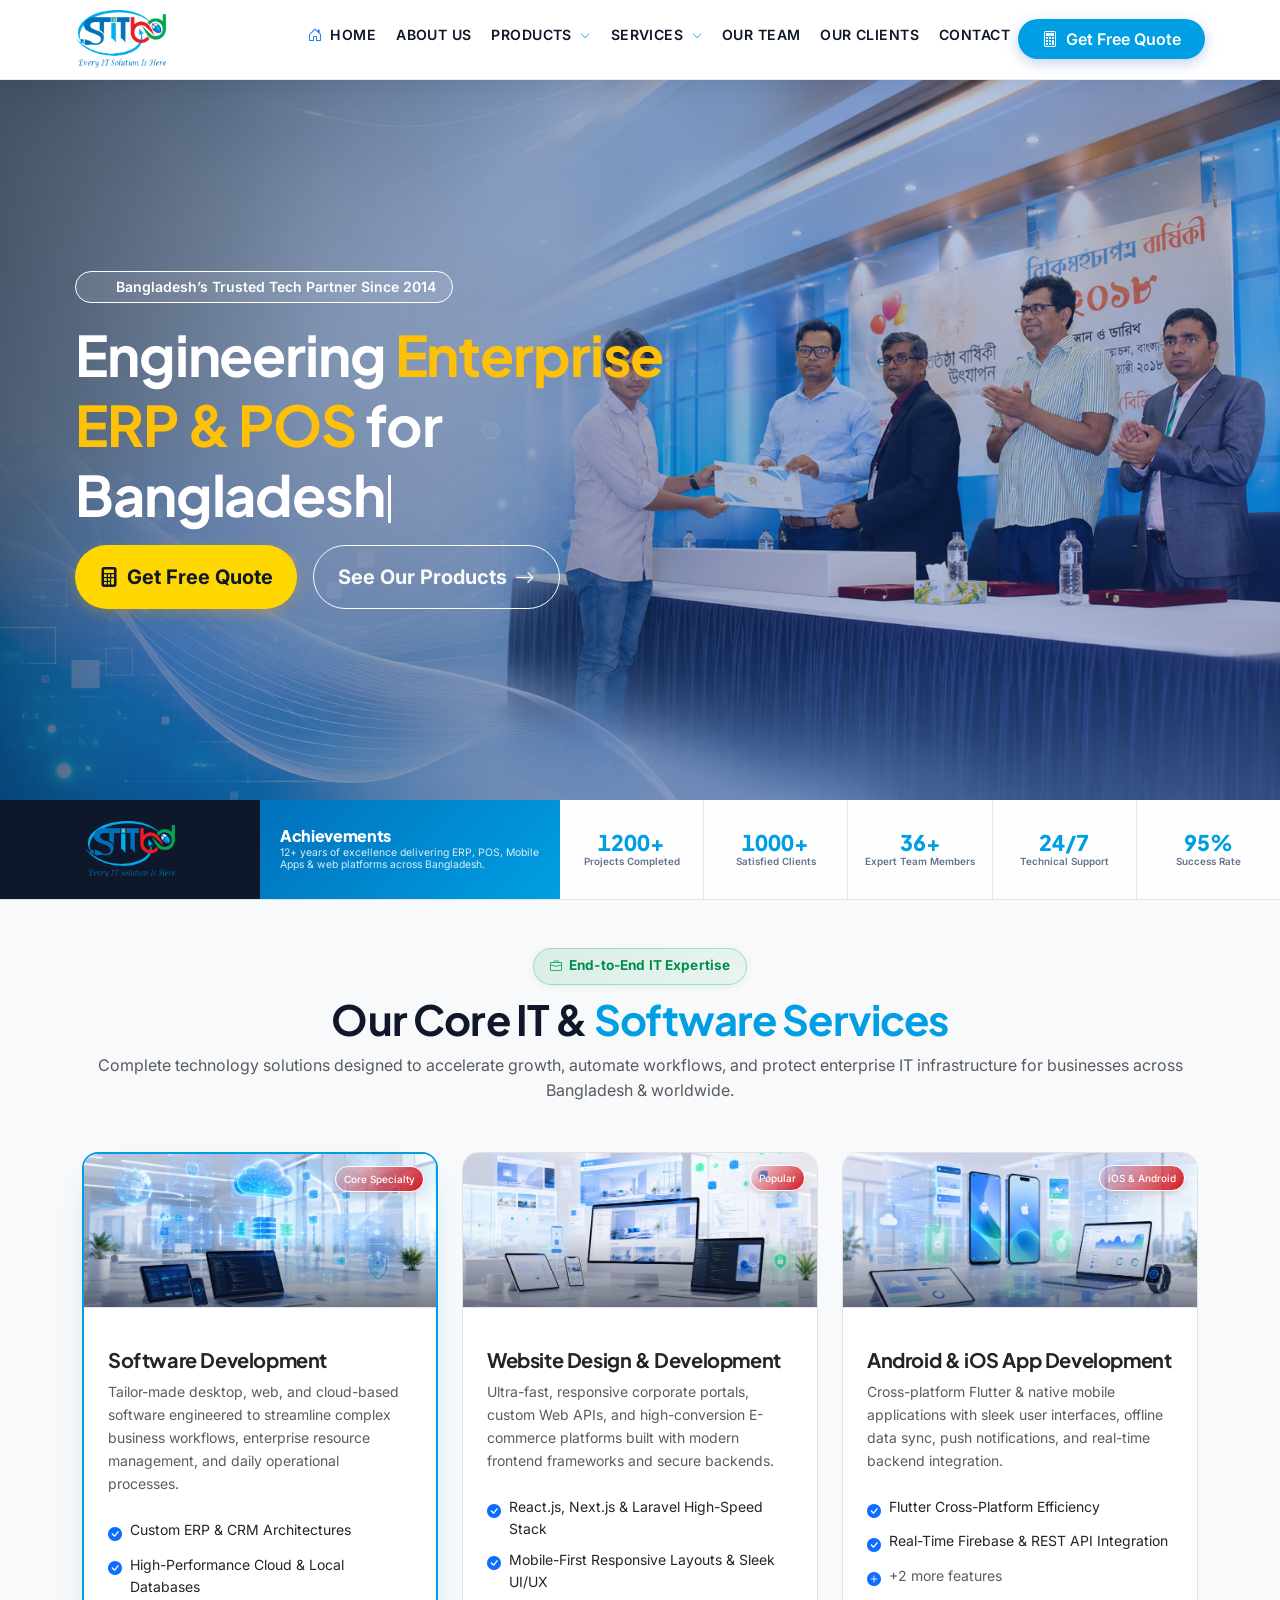
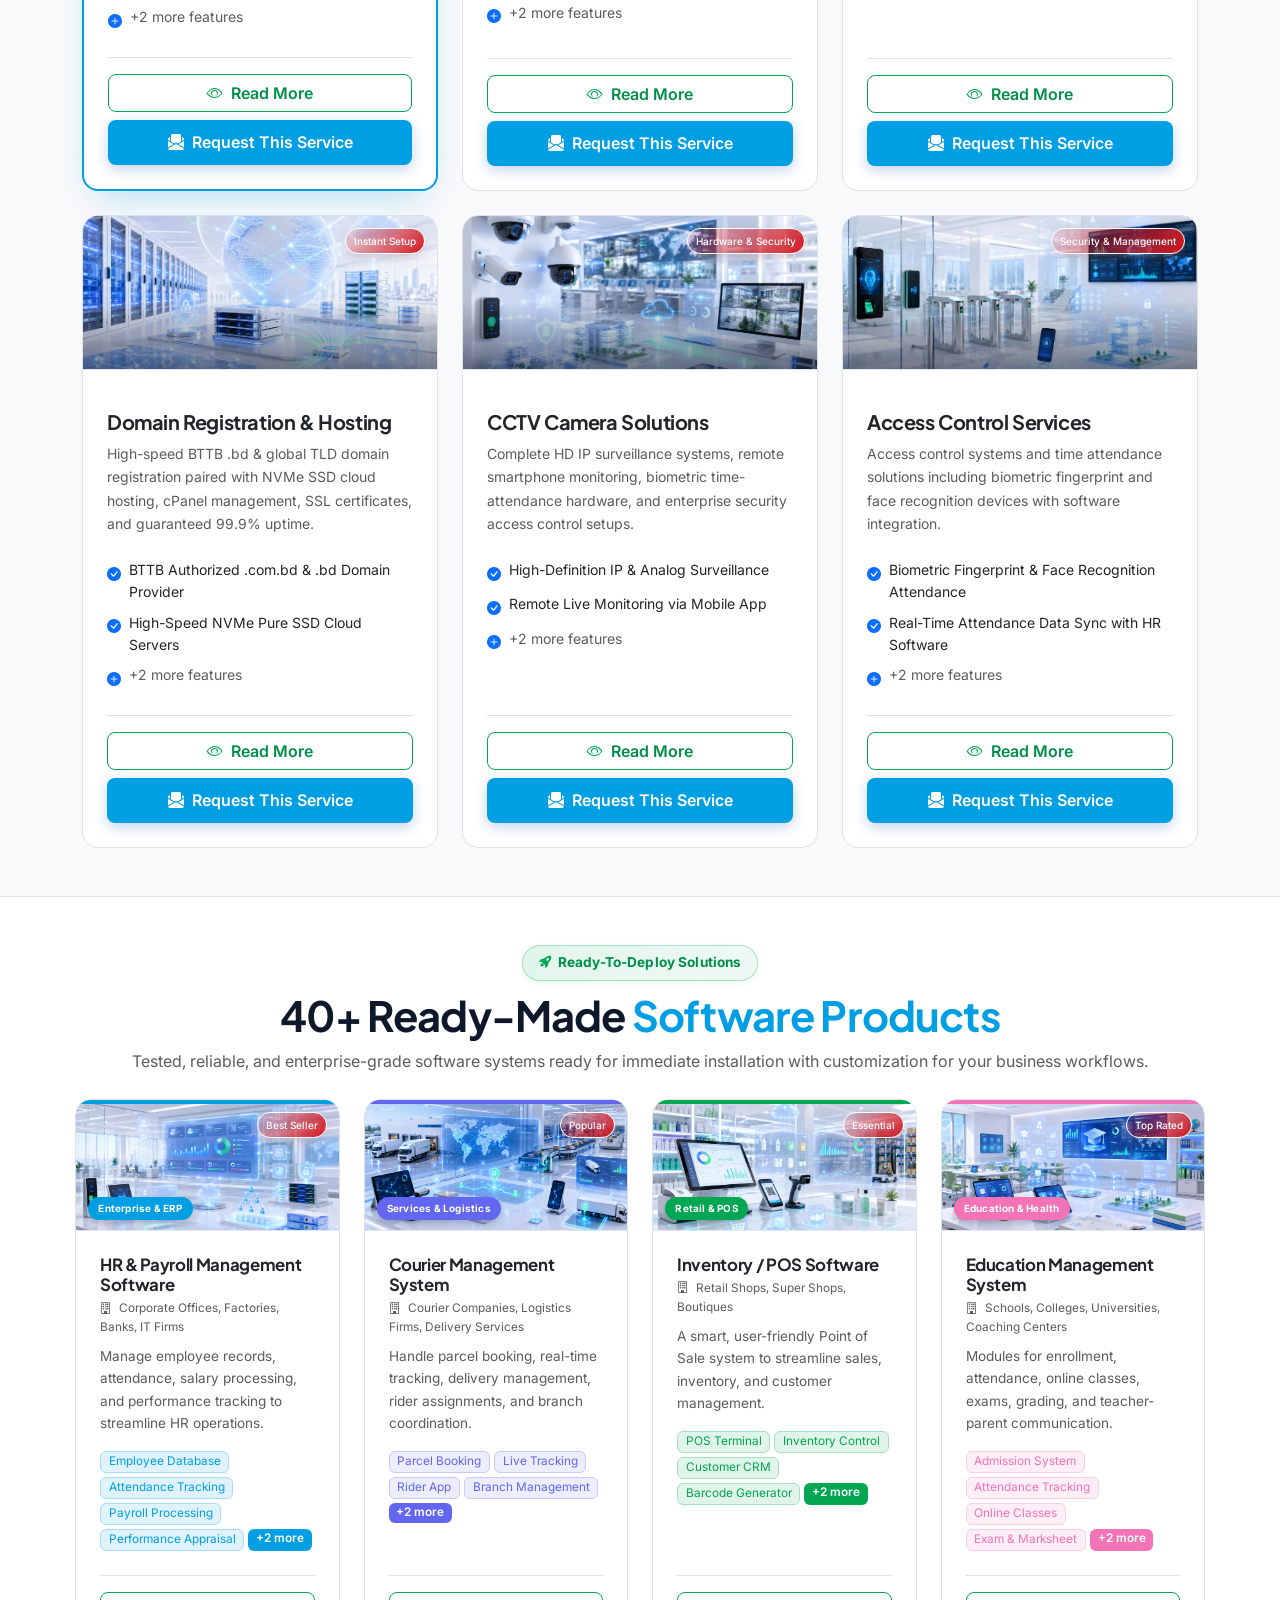
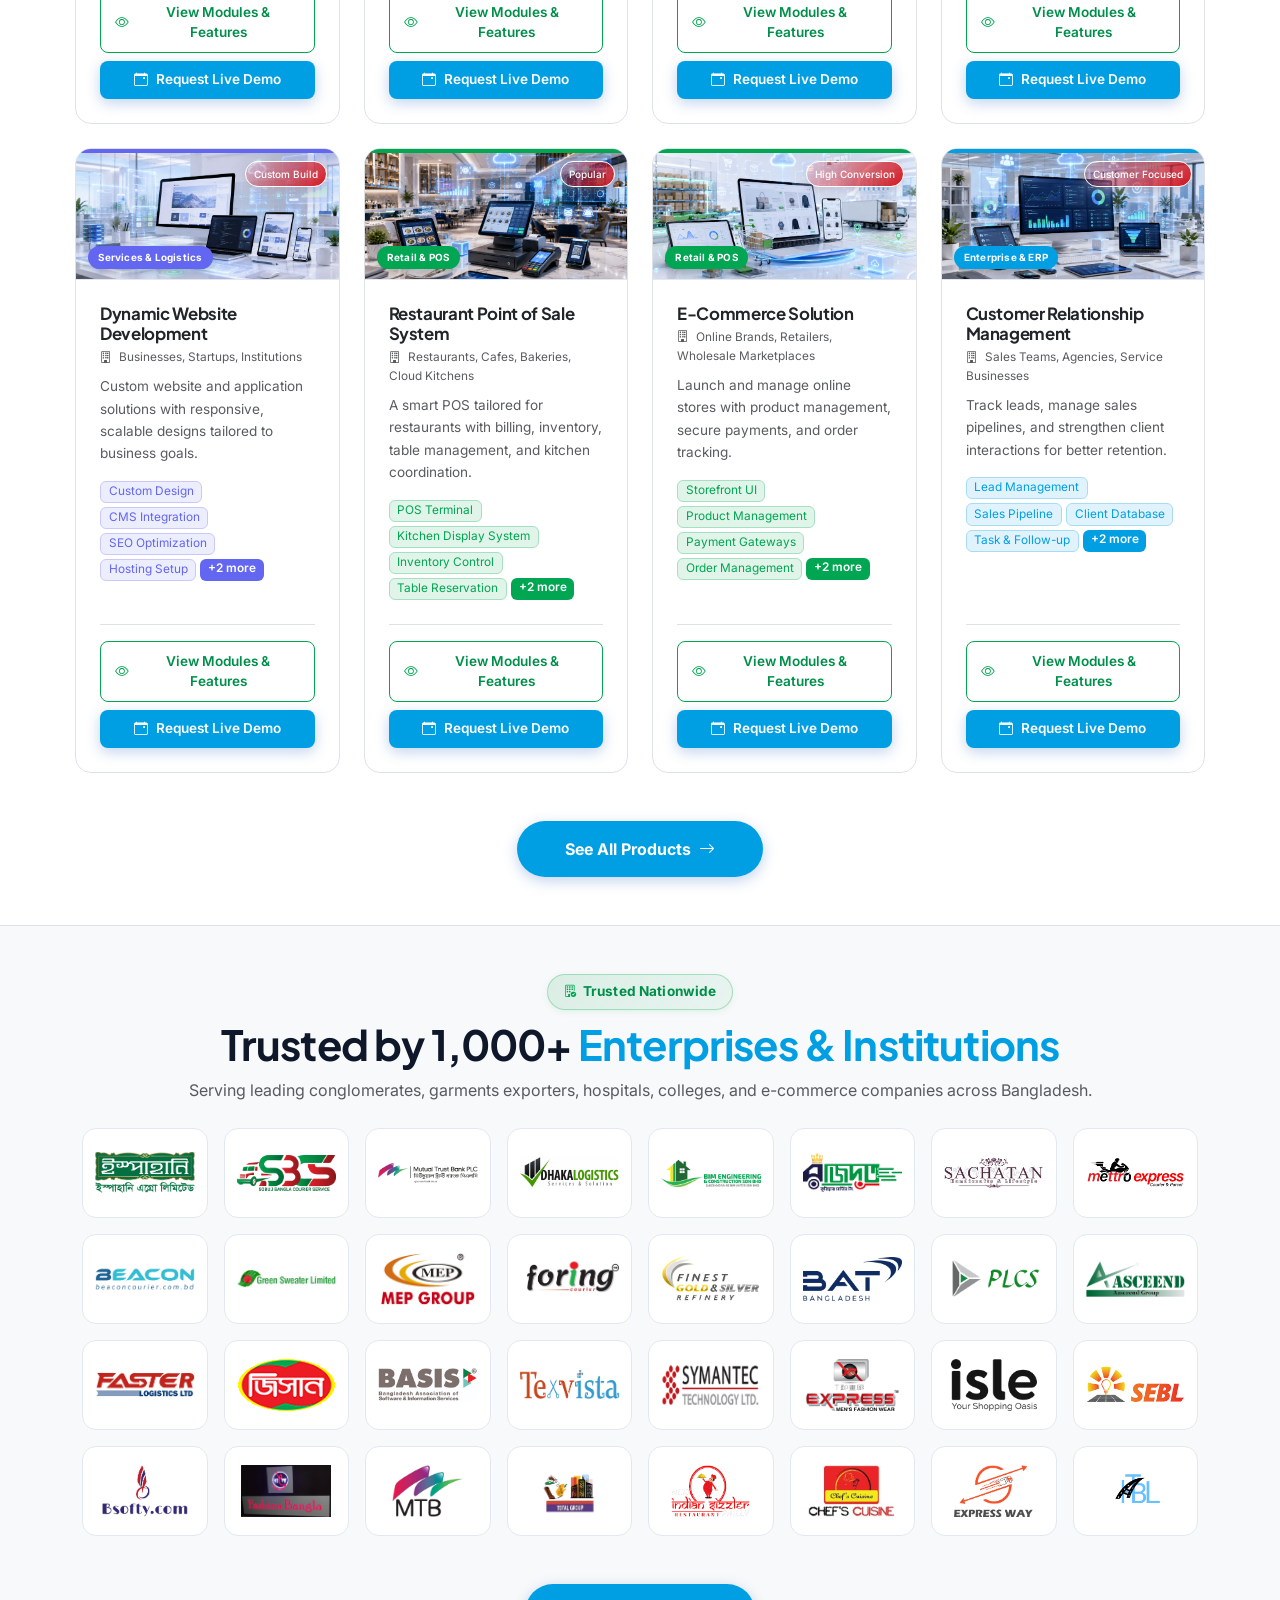
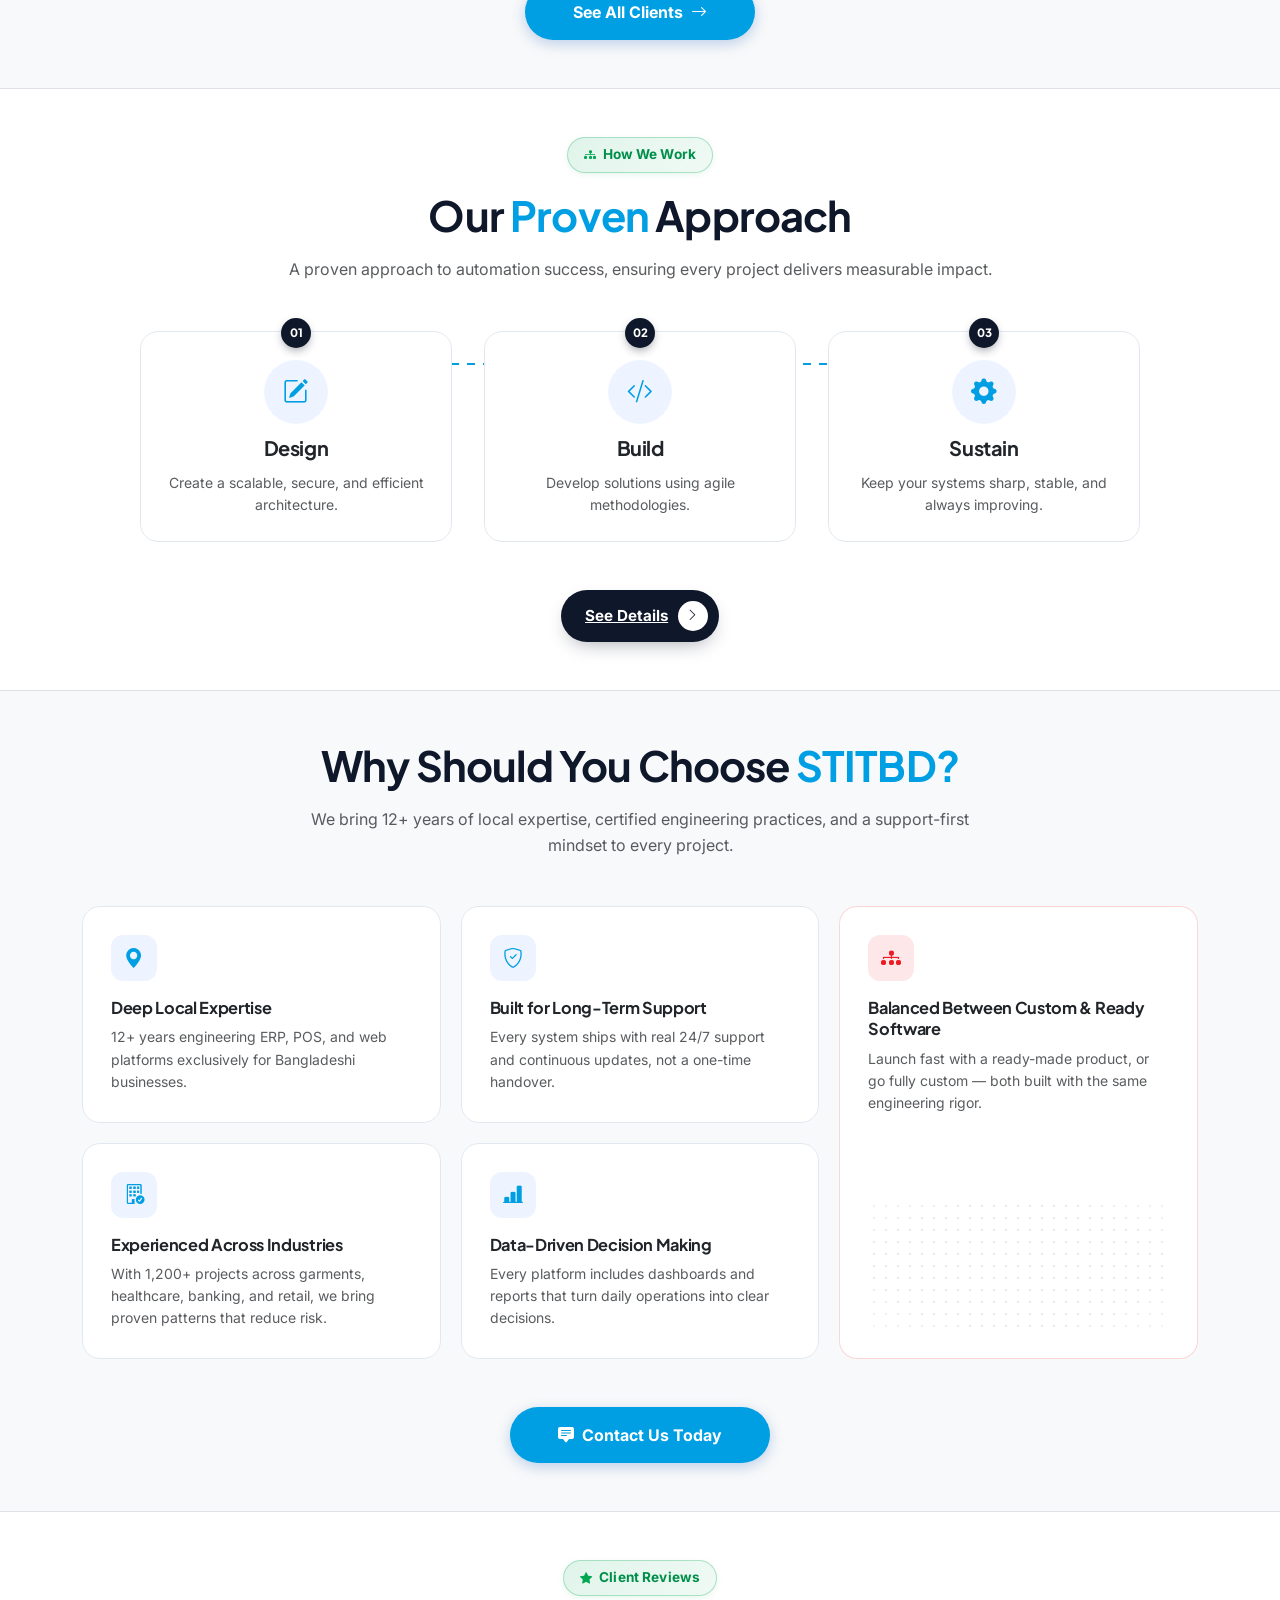
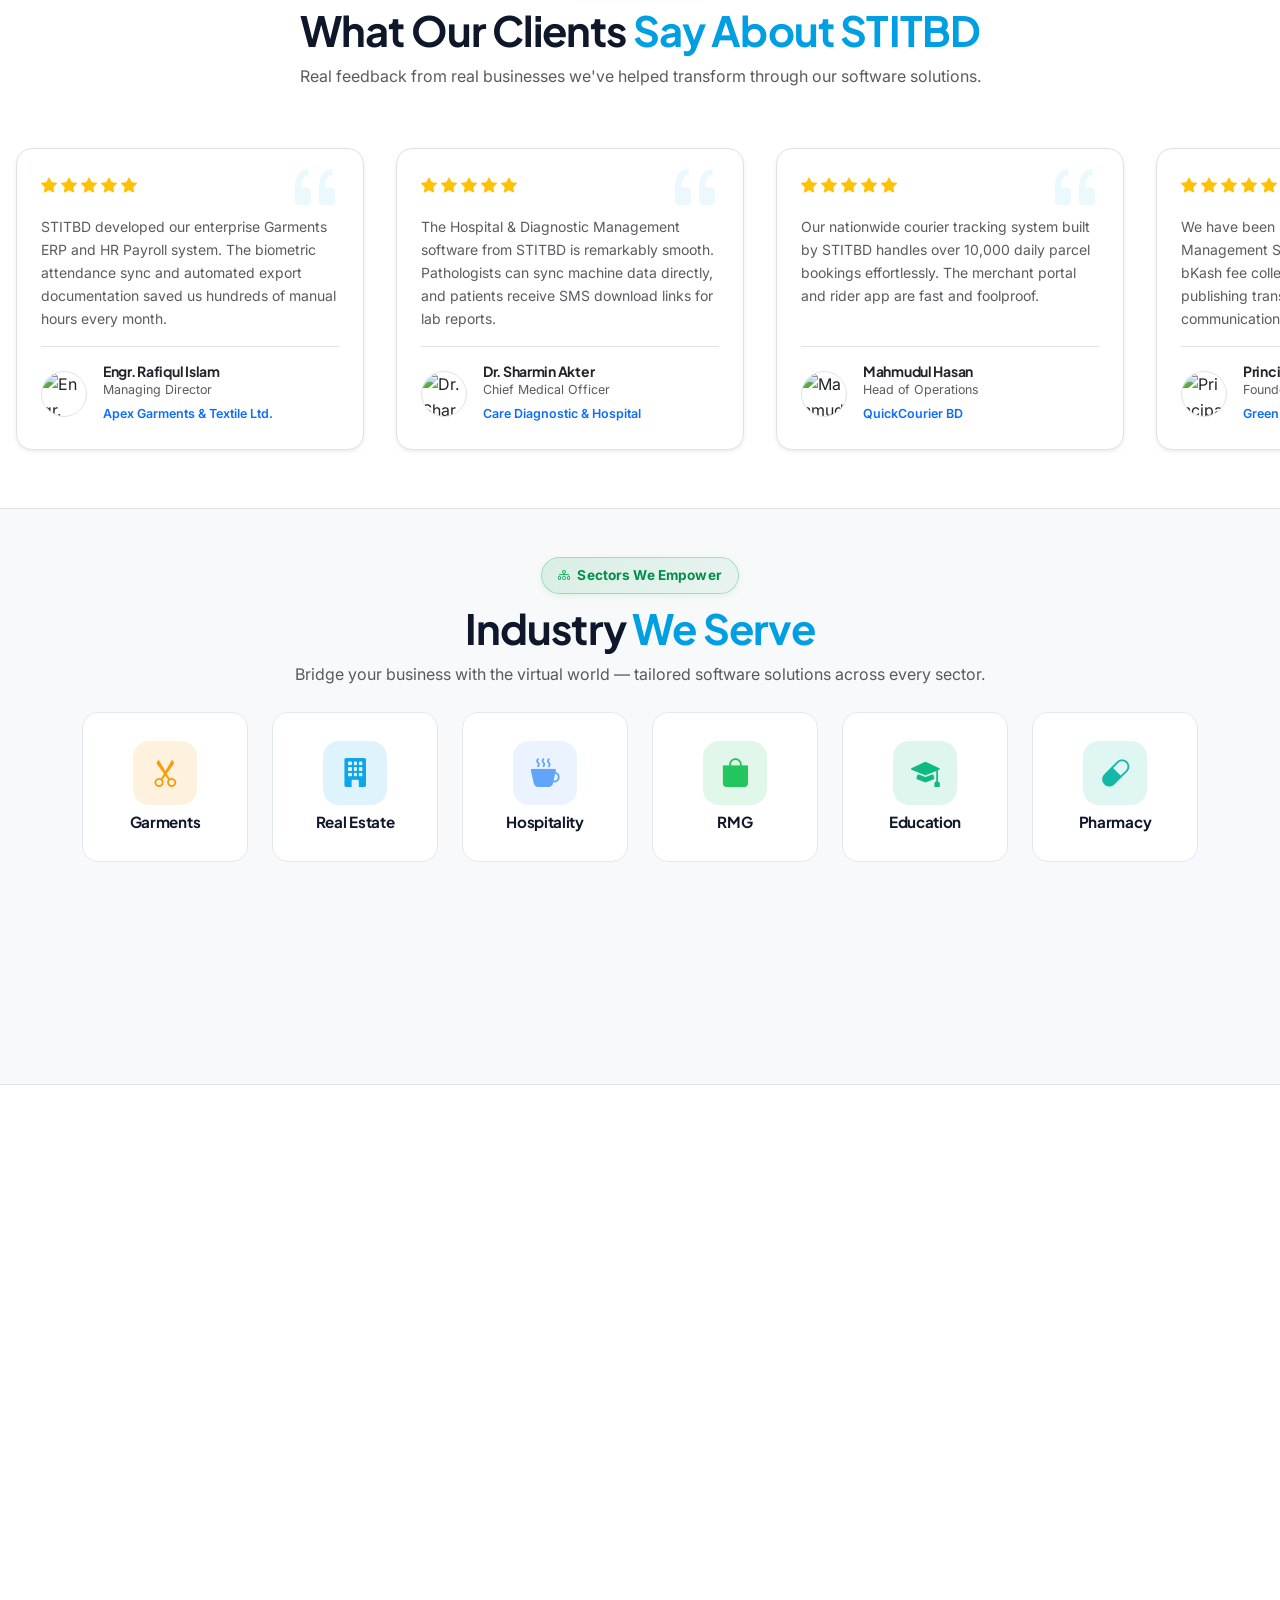
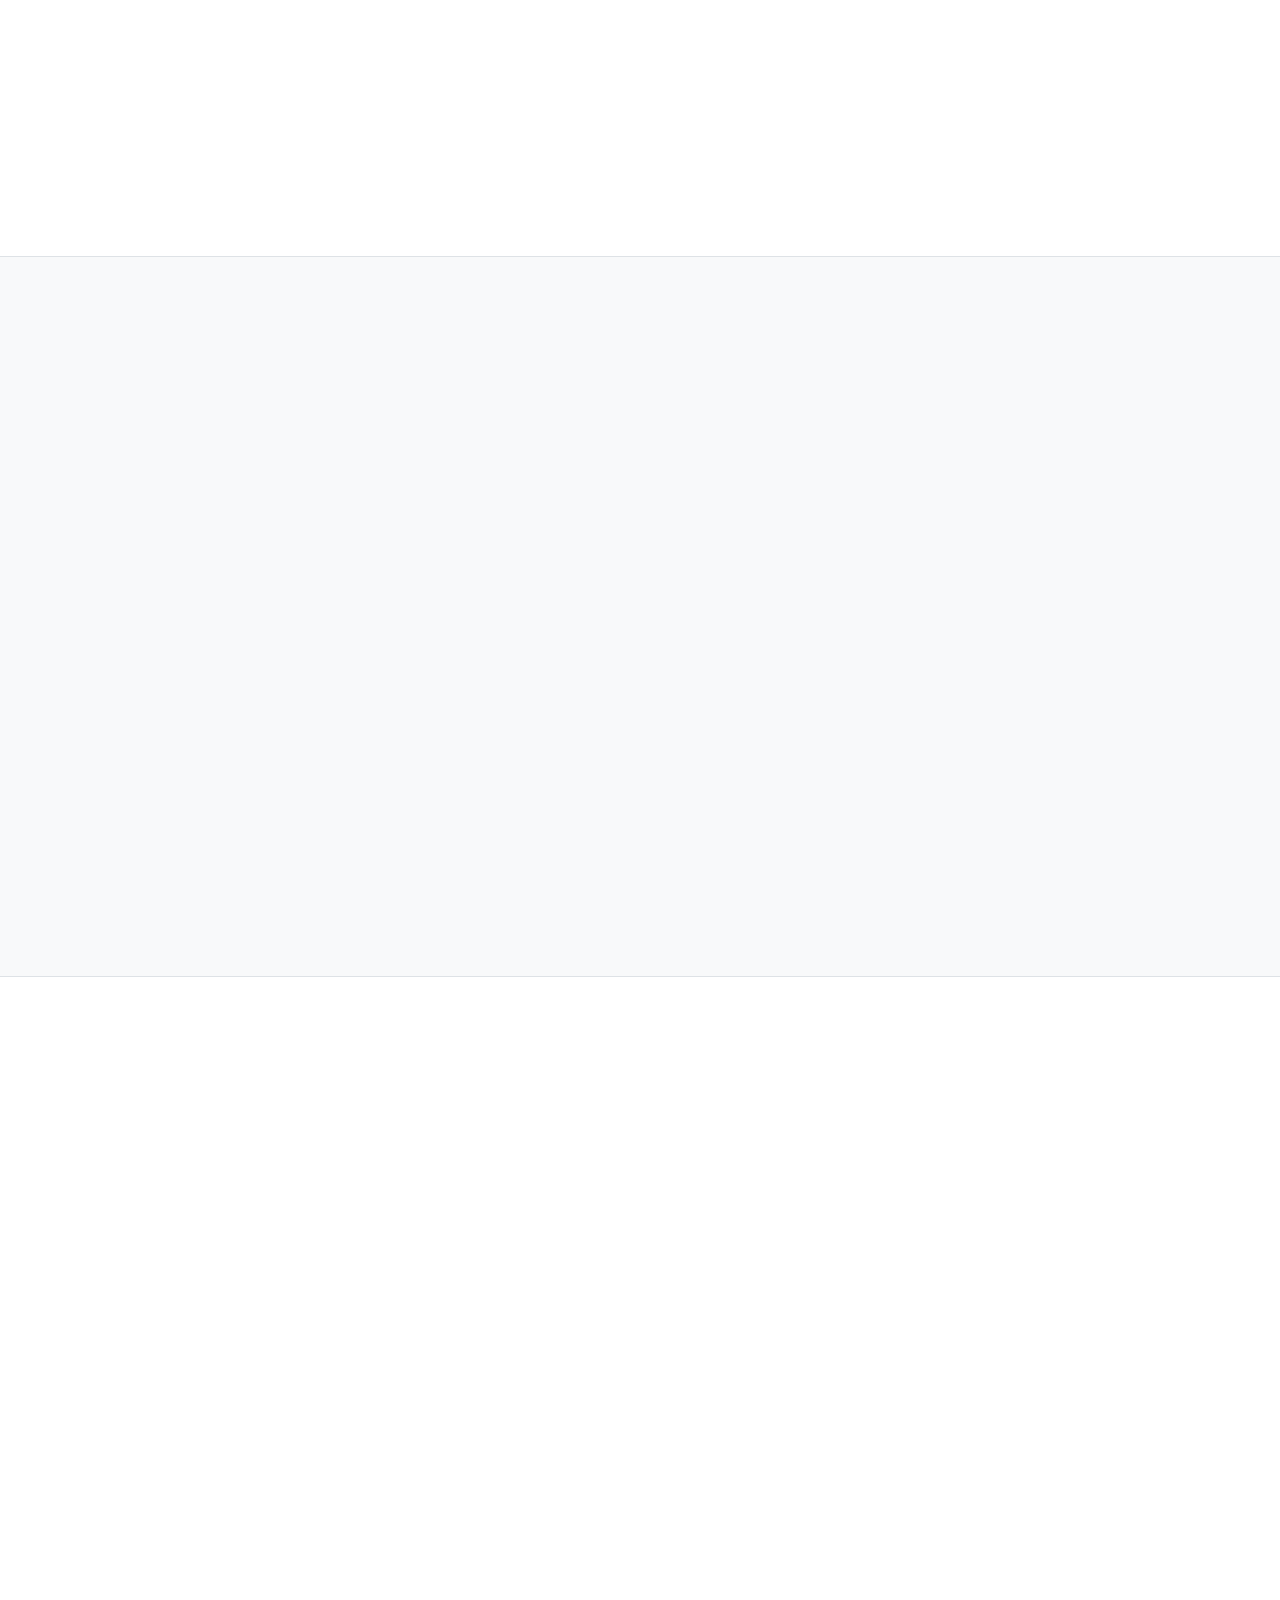
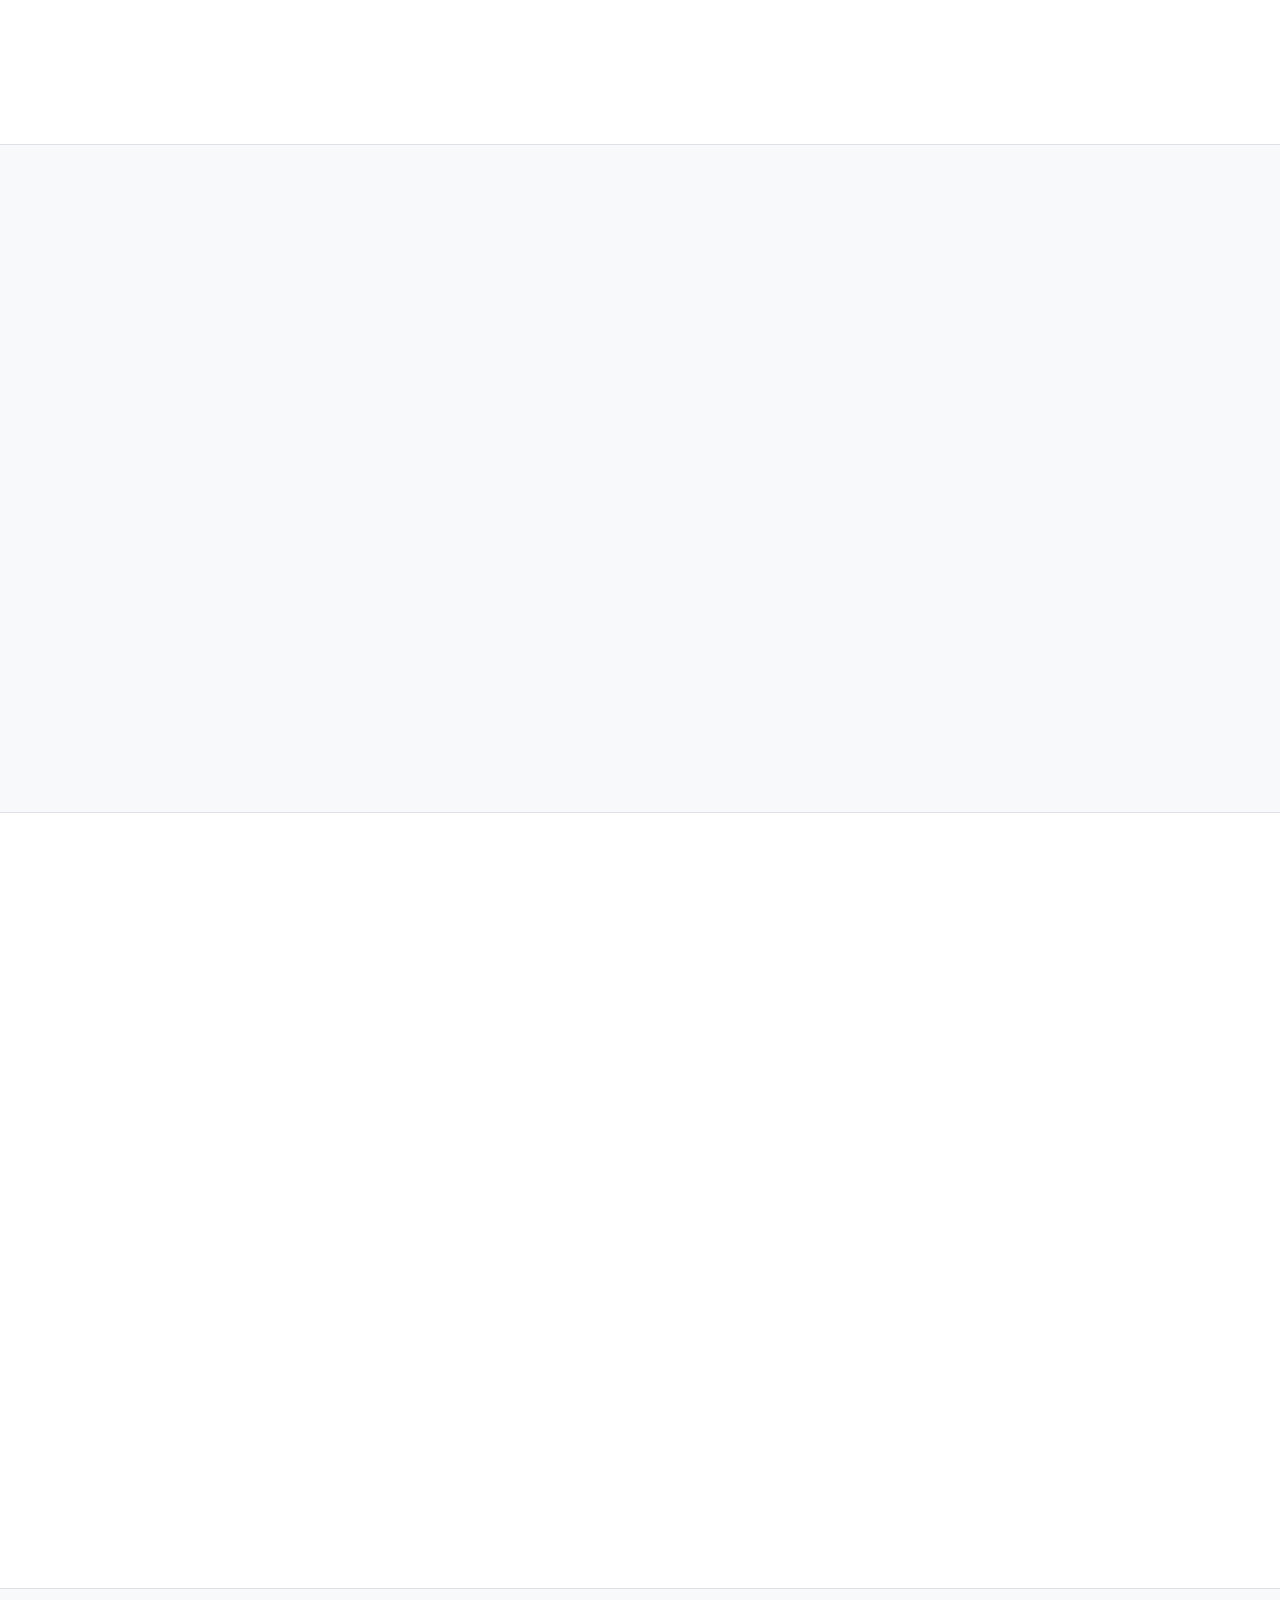
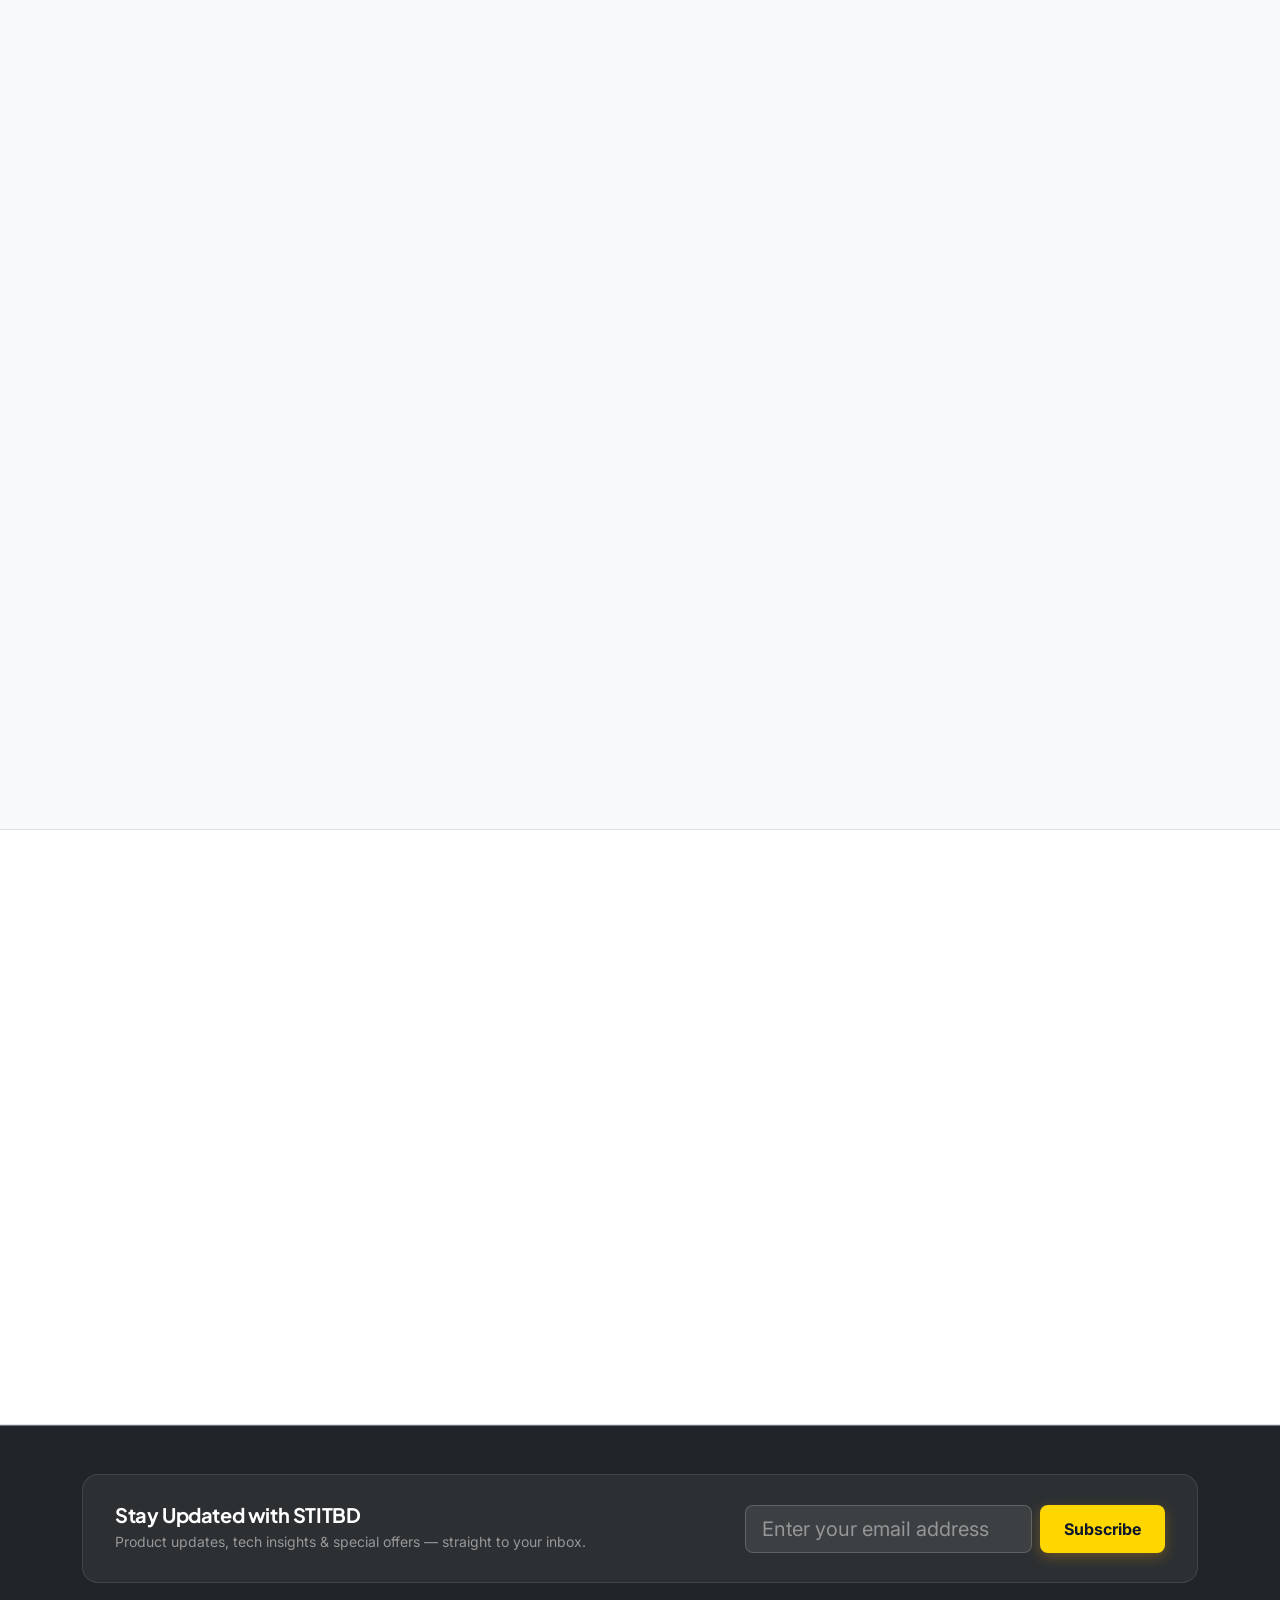
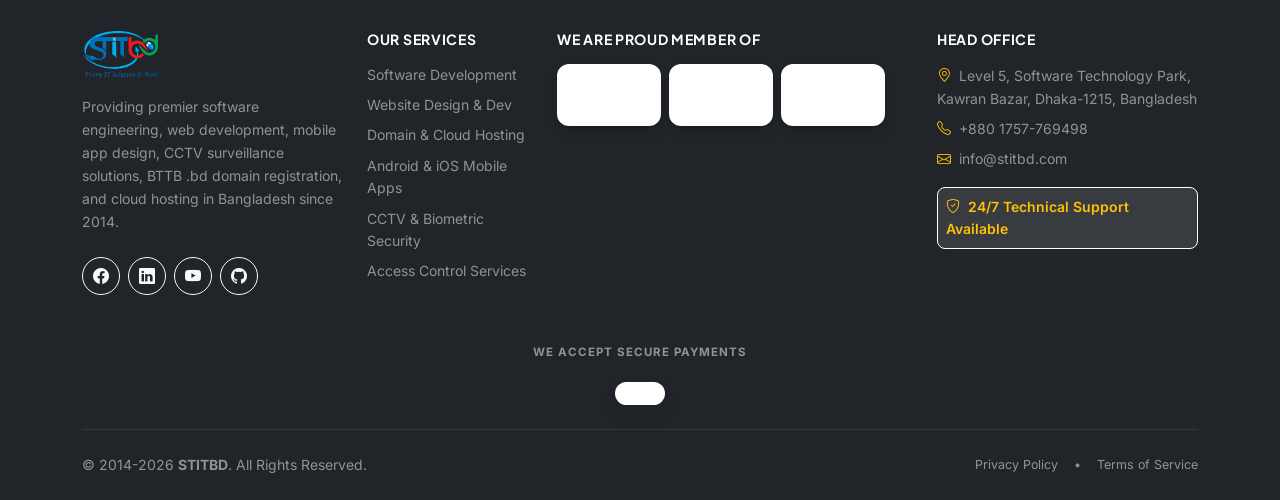
==== commit 3e4bbde9: "home screen update" ====
--- a/index.html
+++ b/index.html
@@ -466,7 +466,7 @@
 
       <!-- =====================================================
      STATS COUNTER
-====================================================== -->
+    ====================================================== -->
       <section id="stats" class="position-relative bg-white border-bottom">
         <div class=" stats-split">
           <div class="stats-brand-panel">
@@ -482,6 +482,8 @@
         </div>
       </section>
     </div>
+
+
     <!-- =====================================================
          SERVICES
     ====================================================== -->
@@ -499,8 +501,63 @@
       </div>
     </section>
 
+
+    <!-- =====================================================
+         READY SOFTWARE GALLERY
+    ====================================================== -->
+    <section id="ready-software" class="py-5 py-lg-6 bg-white position-relative border-bottom">
+      <div class="container">
+        <div class="text-center mx-auto mb-4" data-aos="fade-up">
+          <span class="badge-primary-soft mb-2 d-inline-block"><i class="bi bi-rocket-takeoff-fill me-1"></i>
+            Ready-To-Deploy Solutions</span>
+          <h2 class="fw-extrabold font-heading display-6 mb-2 section-title-oneline">40+ Ready-Made <span
+              class="text-primary">Software Products</span></h2>
+          <p class="text-muted fs-6">Tested, reliable, and enterprise-grade software systems ready for immediate
+            installation with customization for your business workflows.</p>
+        </div>
+
+        <div id="readySoftwareGrid" class="row g-4"></div>
+
+        <div class="text-center mt-5" data-aos="fade-up">
+          <a href="products.html"
+            class="btn btn-brand-primary rounded-pill px-5 py-3 fw-bold d-inline-flex align-items-center gap-2">
+            <span>See All Products</span>
+            <i class="bi bi-arrow-right"></i>
+          </a>
+        </div>
+      </div>
+    </section>
+
+
+    <!-- =====================================================
+         CLIENTS SECTION
+    ====================================================== -->
+    <section class="py-5 position-relative bg-light position-relative border-bottom">
+      <div class="container">
+        <div class="text-center mx-auto mb-4" data-aos="fade-up">
+          <span class="badge-primary-soft mb-2 d-inline-block"><i class="bi bi-building-check me-1"></i> Trusted
+            Nationwide</span>
+          <h2 class="fw-extrabold font-heading display-6 mb-2 section-title-oneline">Trusted by 1,000+ <span
+              class="text-primary">Enterprises & Institutions</span></h2>
+          <p class="text-muted fs-6">Serving leading conglomerates, garments exporters, hospitals, colleges, and
+            e-commerce companies across Bangladesh.</p>
+        </div>
+
+        <div id="clientsGrid" class="clients-grid-4row" data-aos="fade-up" data-aos-delay="150"></div>
+
+        <div class="text-center mt-4 mt-md-5" data-aos="fade-up" data-aos-delay="200">
+          <a href="clients.html"
+            class="btn btn-brand-primary rounded-pill px-5 py-3 fw-bold d-inline-flex align-items-center gap-2">
+            <span>See All Clients</span>
+            <i class="bi bi-arrow-right"></i>
+          </a>
+        </div>
+      </div>
+    </section>
+
+
     <!-- ==================== Proven Approach ==================== -->
-    <section id="proven-approach" class="py-5 py-lg-6 bg-white">
+    <section id="proven-approach" class="py-5 py-lg-6 bg-white position-relative border-bottom">
       <div class="container">
         <div class="text-center mx-auto mb-5">
           <span class="badge-primary-soft mb-3">
@@ -558,10 +615,223 @@
       </div>
     </section>
 
+
+    <!-- =====================================================
+     WHY SHOULD YOU CHOOSE STITBD
+    ====================================================== -->
+    <section id="why-choose" class="py-5 py-lg-6 bg-light position-relative border-bottom">
+      <div class="container">
+        <div class="text-center mx-auto mb-4 mb-md-5" style="max-width:700px;" data-aos="fade-up">
+          <h2 class="fw-extrabold font-heading display-6 mb-3 section-title-oneline">
+            Why Should You Choose <span class="text-primary">STITBD?</span>
+          </h2>
+          <p class="text-muted fs-6 mb-0">
+            We bring 12+ years of local expertise, certified engineering practices, and a support-first mindset to every
+            project.
+          </p>
+        </div>
+
+        <div class="why-grid" data-aos="fade-up" data-aos-delay="100">
+          <div class="why-card why-card-a">
+            <div class="why-card-header">
+              <div class="why-icon mb-0"><i class="bi bi-geo-alt-fill"></i></div>
+              <h6 class="fw-bold text-dark mb-0">Deep Local Expertise</h6>
+            </div>
+            <p class="text-muted small mb-0">12+ years engineering ERP, POS, and web platforms exclusively for
+              Bangladeshi businesses.</p>
+          </div>
+
+          <div class="why-card why-card-b">
+            <div class="why-card-header">
+              <div class="why-icon mb-0"><i class="bi bi-shield-check"></i></div>
+              <h6 class="fw-bold text-dark mb-0">Built for Long-Term Support</h6>
+            </div>
+            <p class="text-muted small mb-0">Every system ships with real 24/7 support and continuous updates, not a
+              one-time handover.</p>
+          </div>
+
+          <div class="why-card why-card-c">
+            <div class="why-card-header">
+              <div class="why-icon mb-0"><i class="bi bi-diagram-3-fill"></i></div>
+              <h6 class="fw-bold text-dark mb-0">Balanced Between Custom & Ready Software</h6>
+            </div>
+            <p class="text-muted small mb-0">Launch fast with a ready-made product, or go fully custom — both built with
+              the same engineering rigor.</p>
+            <div class="why-dots" aria-hidden="true"></div>
+          </div>
+
+          <div class="why-card why-card-d">
+            <div class="why-card-header">
+              <div class="why-icon mb-0"><i class="bi bi-building-check"></i></div>
+              <h6 class="fw-bold text-dark mb-0">Experienced Across Industries</h6>
+            </div>
+            <p class="text-muted small mb-0">With 1,200+ projects across garments, healthcare, banking, and retail, we
+              bring proven patterns that reduce risk.</p>
+          </div>
+
+          <div class="why-card why-card-e">
+            <div class="why-card-header">
+              <div class="why-icon mb-0"><i class="bi bi-bar-chart-line-fill"></i></div>
+              <h6 class="fw-bold text-dark mb-0">Data-Driven Decision Making</h6>
+            </div>
+            <p class="text-muted small mb-0">Every platform includes dashboards and reports that turn daily operations
+              into clear decisions.</p>
+          </div>
+        </div>
+
+        <div class="text-center mt-4 mt-md-5" data-aos="fade-up" data-aos-delay="200">
+          <button type="button"
+            class="btn btn-brand-primary rounded-pill px-5 py-3 fw-bold d-inline-flex align-items-center gap-2"
+            data-open-quote-modal="">
+            <i class="bi bi-chat-square-text-fill"></i>
+            <span>Contact Us Today</span>
+          </button>
+        </div>
+      </div>
+    </section>
+
+
+    <!-- =====================================================
+         TESTIMONIALS SECTION - Auto Sliding Cards
+    ====================================================== -->
+    <section id="testimonials" class="py-5 py-lg-6 bg-white position-relative border-bottom overflow-hidden">
+      <div class="container">
+        <div class="text-center mx-auto mb-5" data-aos="fade-up">
+          <span class="badge-primary-soft mb-2 d-inline-block"><i class="bi bi-star-fill me-1"></i> Client
+            Reviews</span>
+          <h2 class="fw-extrabold font-heading display-6 mb-2 section-title-oneline">What Our Clients <span
+              class="text-primary">Say About STITBD</span></h2>
+          <p class="text-muted fs-6">Real feedback from real businesses we've helped transform through our software
+            solutions.</p>
+        </div>
+      </div>
+
+      <div class="testimonials-full-bleed" data-aos="fade-up" data-aos-delay="150">
+        <div class="testimonials-slider-wrapper position-relative">
+          <div class="testimonials-slider-track d-flex" id="testimonialsSliderTrack">
+            <!-- Testimonial cards will be rendered by JavaScript -->
+          </div>
+        </div>
+      </div>
+    </section>
+
+
+    <!-- =====================================================
+         INDUSTRIES WE SERVE
+    ====================================================== -->
+    <section id="industries" class="py-5 py-lg-6 bg-light position-relative border-bottom">
+      <div class="container">
+        <div class="text-center mx-auto mb-4" data-aos="fade-up">
+          <span class="badge-primary-soft mb-2 d-inline-block"><i class="bi bi-diagram-3 me-1"></i> Sectors We
+            Empower</span>
+          <h2 class="fw-extrabold font-heading display-6 mb-2 section-title-oneline">Industry <span
+              class="text-primary">We Serve</span></h2>
+          <p class="text-muted fs-6">Bridge your business with the virtual world &mdash; tailored software solutions
+            across every sector.</p>
+        </div>
+        <div id="industriesGrid" class="row g-3 g-md-4"></div>
+      </div>
+    </section>
+
+
+    <!-- =====================================================
+         TECH STACK
+    ====================================================== -->
+    <section id="tech-stack" class="py-5 py-lg-6 bg-white position-relative border-bottom">
+      <div class="container">
+        <div class="text-center mx-auto mb-4" data-aos="fade-up">
+          <span class="badge-primary-soft mb-2 d-inline-block"><i class="bi bi-code-slash me-1"></i> Choose Your
+            Stack</span>
+          <h2 class="fw-extrabold font-heading display-6 mb-2 section-title-oneline">Technologies <span
+              class="text-primary">We Use</span></h2>
+          <p class="text-muted fs-6">We leverage battle-tested modern web, mobile, database, and cloud engineering
+            frameworks to build enterprise-grade software.</p>
+        </div>
+        <div id="techStackTabs" class="d-flex flex-wrap justify-content-center gap-2 mb-5" data-aos="fade-up"
+          data-aos-delay="100"></div>
+        <div id="techStackGrid" class="row g-3 g-md-4"></div>
+      </div>
+    </section>
+
+
+    <!-- =====================================================
+     HOW WE MOVE YOUR BUSINESS FORWARD
+====================================================== -->
+    <section id="how-we-move" class="py-5 py-lg-6 bg-light position-relative border-bottom">
+      <div class="container">
+        <div class="row align-items-center g-5">
+          <div class="col-12 col-lg-6" data-aos="fade-right">
+            <h2 class="fw-extrabold font-heading display-6 mb-3">
+              How We Move Your <span class="text-primary">Business Forward</span>
+            </h2>
+            <p class="text-muted fs-6 mb-0">
+              From intelligent automation to always-on support, we bring the technology, talent, and expertise to help
+              you operate smarter, scale faster, and stay ahead.
+            </p>
+          </div>
+
+          <div class="col-12 col-lg-6" data-aos="fade-left" data-aos-delay="100">
+            <div class="hwm-collage-wrap">
+              <div class="hwm-collage">
+                <div class="hwm-img hwm-img-1">
+                  <img src="asset/how-we-move/01.jpg" alt="STITBD engineer working on-site" loading="lazy">
+                </div>
+                <div class="hwm-img hwm-img-2">
+                  <img src="asset/how-we-move/02.jpg" alt="STITBD team training session" loading="lazy">
+                </div>
+                <div class="hwm-img hwm-img-3">
+                  <img src="asset/how-we-move/03.jpg" alt="STITBD support specialist" loading="lazy">
+                </div>
+              </div>
+
+              <div class="hwm-floating-badge">
+                <div class="hwm-floating-badge-icon"><i class="bi bi-patch-check-fill"></i></div>
+                <div class="d-flex flex-column">
+                  <span class="hwm-floating-badge-value">1,200+</span>
+                  <span class="hwm-floating-badge-label">Projects Delivered</span>
+                </div>
+              </div>
+            </div>
+          </div>
+        </div>
+
+        <div class="row g-3 g-md-4 mt-4 mt-lg-5">
+          <div class="col-12 col-sm-4" data-aos="fade-up" data-aos-delay="0">
+            <div class="hwm-feature h-100">
+              <div class="hwm-feature-header">
+                <div class="hwm-feature-icon"><i class="bi bi-cpu"></i></div>
+                <h6 class="fw-bold text-dark mb-0">Intelligent Automation</h6>
+              </div>
+              <p class="text-muted extra-small mb-0">Streamlined workflows that cut manual work and reduce errors.</p>
+            </div>
+          </div>
+          <div class="col-12 col-sm-4" data-aos="fade-up" data-aos-delay="80">
+            <div class="hwm-feature h-100">
+              <div class="hwm-feature-header">
+                <div class="hwm-feature-icon"><i class="bi bi-headset"></i></div>
+                <h6 class="fw-bold text-dark mb-0">Always-On Support</h6>
+              </div>
+              <p class="text-muted extra-small mb-0">24/7 technical teams ready whenever your business needs them.</p>
+            </div>
+          </div>
+          <div class="col-12 col-sm-4" data-aos="fade-up" data-aos-delay="160">
+            <div class="hwm-feature h-100">
+              <div class="hwm-feature-header">
+                <div class="hwm-feature-icon"><i class="bi bi-graph-up-arrow"></i></div>
+                <h6 class="fw-bold text-dark mb-0">Scale Faster</h6>
+              </div>
+              <p class="text-muted extra-small mb-0">Infrastructure and talent that grow in step with your business.</p>
+            </div>
+          </div>
+        </div>
+      </div>
+    </section>
+
+
     <!-- =====================================================
          ABOUT US
     ====================================================== -->
-    <section id="about" class="py-5 py-lg-6  bg-light position-relative border-bottom">
+    <section id="about" class="py-5 py-lg-6 bg-white position-relative border-bottom">
       <div class="container">
         <div class="row align-items-center g-5">
           <div class="col-12 col-lg-6" data-aos="fade-right">
@@ -638,246 +908,11 @@
       </div>
     </section>
 
-    <!-- =====================================================
-     HOW WE MOVE YOUR BUSINESS FORWARD
-====================================================== -->
-    <section id="how-we-move" class="py-5 py-lg-6 bg-white position-relative border-bottom">
-      <div class="container">
-        <div class="row align-items-center g-5">
-          <div class="col-12 col-lg-6" data-aos="fade-right">
-            <h2 class="fw-extrabold font-heading display-6 mb-3">
-              How We Move Your <span class="text-primary">Business Forward</span>
-            </h2>
-            <p class="text-muted fs-6 mb-0">
-              From intelligent automation to always-on support, we bring the technology, talent, and expertise to help
-              you operate smarter, scale faster, and stay ahead.
-            </p>
-          </div>
-
-          <div class="col-12 col-lg-6" data-aos="fade-left" data-aos-delay="100">
-            <div class="hwm-collage-wrap">
-              <div class="hwm-collage">
-                <div class="hwm-img hwm-img-1">
-                  <img src="asset/how-we-move/01.jpg" alt="STITBD engineer working on-site" loading="lazy">
-                </div>
-                <div class="hwm-img hwm-img-2">
-                  <img src="asset/how-we-move/02.jpg" alt="STITBD team training session" loading="lazy">
-                </div>
-                <div class="hwm-img hwm-img-3">
-                  <img src="asset/how-we-move/03.jpg" alt="STITBD support specialist" loading="lazy">
-                </div>
-              </div>
-
-              <div class="hwm-floating-badge">
-                <div class="hwm-floating-badge-icon"><i class="bi bi-patch-check-fill"></i></div>
-                <div class="d-flex flex-column">
-                  <span class="hwm-floating-badge-value">1,200+</span>
-                  <span class="hwm-floating-badge-label">Projects Delivered</span>
-                </div>
-              </div>
-            </div>
-          </div>
-        </div>
-
-        <div class="row g-3 g-md-4 mt-4 mt-lg-5">
-          <div class="col-12 col-sm-4" data-aos="fade-up" data-aos-delay="0">
-            <div class="hwm-feature h-100">
-              <div class="hwm-feature-header">
-                <div class="hwm-feature-icon"><i class="bi bi-cpu"></i></div>
-                <h6 class="fw-bold text-dark mb-0">Intelligent Automation</h6>
-              </div>
-              <p class="text-muted extra-small mb-0">Streamlined workflows that cut manual work and reduce errors.</p>
-            </div>
-          </div>
-          <div class="col-12 col-sm-4" data-aos="fade-up" data-aos-delay="80">
-            <div class="hwm-feature h-100">
-              <div class="hwm-feature-header">
-                <div class="hwm-feature-icon"><i class="bi bi-headset"></i></div>
-                <h6 class="fw-bold text-dark mb-0">Always-On Support</h6>
-              </div>
-              <p class="text-muted extra-small mb-0">24/7 technical teams ready whenever your business needs them.</p>
-            </div>
-          </div>
-          <div class="col-12 col-sm-4" data-aos="fade-up" data-aos-delay="160">
-            <div class="hwm-feature h-100">
-              <div class="hwm-feature-header">
-                <div class="hwm-feature-icon"><i class="bi bi-graph-up-arrow"></i></div>
-                <h6 class="fw-bold text-dark mb-0">Scale Faster</h6>
-              </div>
-              <p class="text-muted extra-small mb-0">Infrastructure and talent that grow in step with your business.</p>
-            </div>
-          </div>
-        </div>
-      </div>
-    </section>
-
-    <!-- =====================================================
-     WHY SHOULD YOU CHOOSE STITBD
-====================================================== -->
-    <section id="why-choose" class="py-5 py-lg-6 bg-light position-relative border-bottom">
-      <div class="container">
-        <div class="text-center mx-auto mb-4 mb-md-5" style="max-width:700px;" data-aos="fade-up">
-          <h2 class="fw-extrabold font-heading display-6 mb-3 section-title-oneline">
-            Why Should You Choose <span class="text-primary">STITBD?</span>
-          </h2>
-          <p class="text-muted fs-6 mb-0">
-            We bring 12+ years of local expertise, certified engineering practices, and a support-first mindset to every
-            project.
-          </p>
-        </div>
-
-        <div class="why-grid" data-aos="fade-up" data-aos-delay="100">
-          <div class="why-card why-card-a">
-            <div class="why-card-header">
-              <div class="why-icon mb-0"><i class="bi bi-geo-alt-fill"></i></div>
-              <h6 class="fw-bold text-dark mb-0">Deep Local Expertise</h6>
-            </div>
-            <p class="text-muted small mb-0">12+ years engineering ERP, POS, and web platforms exclusively for
-              Bangladeshi businesses.</p>
-          </div>
-
-          <div class="why-card why-card-b">
-            <div class="why-card-header">
-              <div class="why-icon mb-0"><i class="bi bi-shield-check"></i></div>
-              <h6 class="fw-bold text-dark mb-0">Built for Long-Term Support</h6>
-            </div>
-            <p class="text-muted small mb-0">Every system ships with real 24/7 support and continuous updates, not a
-              one-time handover.</p>
-          </div>
-
-          <div class="why-card why-card-c">
-            <div class="why-card-header">
-              <div class="why-icon mb-0"><i class="bi bi-diagram-3-fill"></i></div>
-              <h6 class="fw-bold text-dark mb-0">Balanced Between Custom & Ready Software</h6>
-            </div>
-            <p class="text-muted small mb-0">Launch fast with a ready-made product, or go fully custom — both built with
-              the same engineering rigor.</p>
-            <div class="why-dots" aria-hidden="true"></div>
-          </div>
-
-          <div class="why-card why-card-d">
-            <div class="why-card-header">
-              <div class="why-icon mb-0"><i class="bi bi-building-check"></i></div>
-              <h6 class="fw-bold text-dark mb-0">Experienced Across Industries</h6>
-            </div>
-            <p class="text-muted small mb-0">With 1,200+ projects across garments, healthcare, banking, and retail, we
-              bring proven patterns that reduce risk.</p>
-          </div>
-
-          <div class="why-card why-card-e">
-            <div class="why-card-header">
-              <div class="why-icon mb-0"><i class="bi bi-bar-chart-line-fill"></i></div>
-              <h6 class="fw-bold text-dark mb-0">Data-Driven Decision Making</h6>
-            </div>
-            <p class="text-muted small mb-0">Every platform includes dashboards and reports that turn daily operations
-              into clear decisions.</p>
-          </div>
-        </div>
-
-        <div class="text-center mt-4 mt-md-5" data-aos="fade-up" data-aos-delay="200">
-          <button type="button"
-            class="btn btn-brand-primary rounded-pill px-5 py-3 fw-bold d-inline-flex align-items-center gap-2"
-            data-open-quote-modal="">
-            <i class="bi bi-chat-square-text-fill"></i>
-            <span>Contact Us Today</span>
-          </button>
-        </div>
-      </div>
-    </section>
-
-    <!-- =====================================================
-         READY SOFTWARE GALLERY
-    ====================================================== -->
-    <section id="ready-software" class="py-5 py-lg-6 bg-white position-relative">
-      <div class="container">
-        <div class="text-center mx-auto mb-4" data-aos="fade-up">
-          <span class="badge-primary-soft mb-2 d-inline-block"><i class="bi bi-rocket-takeoff-fill me-1"></i>
-            Ready-To-Deploy Solutions</span>
-          <h2 class="fw-extrabold font-heading display-6 mb-2 section-title-oneline">40+ Ready-Made <span
-              class="text-primary">Software Products</span></h2>
-          <p class="text-muted fs-6">Tested, reliable, and enterprise-grade software systems ready for immediate
-            installation with customization for your business workflows.</p>
-        </div>
-
-        <div id="readySoftwareGrid" class="row g-4"></div>
-
-        <div class="text-center mt-5" data-aos="fade-up">
-          <a href="products.html"
-            class="btn btn-brand-primary rounded-pill px-5 py-3 fw-bold d-inline-flex align-items-center gap-2">
-            <span>See All Products</span>
-            <i class="bi bi-arrow-right"></i>
-          </a>
-        </div>
-      </div>
-    </section>
-
-
-    <!-- =====================================================
-         INDUSTRIES WE SERVE
-    ====================================================== -->
-    <section id="industries" class="py-5 py-lg-6 bg-light position-relative border-bottom">
-      <div class="container">
-        <div class="text-center mx-auto mb-4" data-aos="fade-up">
-          <span class="badge-primary-soft mb-2 d-inline-block"><i class="bi bi-diagram-3 me-1"></i> Sectors We
-            Empower</span>
-          <h2 class="fw-extrabold font-heading display-6 mb-2 section-title-oneline">Industry <span
-              class="text-primary">We Serve</span></h2>
-          <p class="text-muted fs-6">Bridge your business with the virtual world &mdash; tailored software solutions
-            across every sector.</p>
-        </div>
-        <div id="industriesGrid" class="row g-3 g-md-4"></div>
-      </div>
-    </section>
-
-    <!-- =====================================================
-         TECH STACK
-    ====================================================== -->
-    <section id="tech-stack" class="py-5 py-lg-6 bg-white position-relative border-bottom">
-      <div class="container">
-        <div class="text-center mx-auto mb-4" data-aos="fade-up">
-          <span class="badge-primary-soft mb-2 d-inline-block"><i class="bi bi-code-slash me-1"></i> Choose Your
-            Stack</span>
-          <h2 class="fw-extrabold font-heading display-6 mb-2 section-title-oneline">Technologies <span
-              class="text-primary">We Use</span></h2>
-          <p class="text-muted fs-6">We leverage battle-tested modern web, mobile, database, and cloud engineering
-            frameworks to build enterprise-grade software.</p>
-        </div>
-        <div id="techStackTabs" class="d-flex flex-wrap justify-content-center gap-2 mb-5" data-aos="fade-up"
-          data-aos-delay="100"></div>
-        <div id="techStackGrid" class="row g-3 g-md-4"></div>
-      </div>
-    </section>
-
-    <!-- =====================================================
-         CLIENTS SECTION
-    ====================================================== -->
-    <section class="py-5 position-relative bg-light border-bottom">
-      <div class="container">
-        <div class="text-center mx-auto mb-4" data-aos="fade-up">
-          <span class="badge-primary-soft mb-2 d-inline-block"><i class="bi bi-building-check me-1"></i> Trusted
-            Nationwide</span>
-          <h2 class="fw-extrabold font-heading display-6 mb-2 section-title-oneline">Trusted by 1,000+ <span
-              class="text-primary">Enterprises & Institutions</span></h2>
-          <p class="text-muted fs-6">Serving leading conglomerates, garments exporters, hospitals, colleges, and
-            e-commerce companies across Bangladesh.</p>
-        </div>
-
-        <div id="clientsGrid" class="clients-grid-4row" data-aos="fade-up" data-aos-delay="150"></div>
-
-        <div class="text-center mt-4 mt-md-5" data-aos="fade-up" data-aos-delay="200">
-          <a href="clients.html"
-            class="btn btn-brand-primary rounded-pill px-5 py-3 fw-bold d-inline-flex align-items-center gap-2">
-            <span>See All Clients</span>
-            <i class="bi bi-arrow-right"></i>
-          </a>
-        </div>
-      </div>
-    </section>
 
     <!-- =====================================================
          LEADERSHIP TEAM
     ====================================================== -->
-    <section id="leadership-team" class="py-5 py-lg-6 bg-white position-relative border-bottom">
+    <section id="leadership-team" class="py-5 py-lg-6 bg-light position-relative border-bottom">
       <div class="container">
         <div class="text-center mx-auto mb-4" data-aos="fade-up">
           <span class="badge-primary-soft mb-2 d-inline-block"><i class="bi bi-people me-1"></i> Meet The
@@ -901,7 +936,7 @@
     <!-- =====================================================
      BUILT BY PEOPLE WHO DELIVER
 ====================================================== -->
-    <section id="culture" class="py-5 py-lg-6 bg-light position-relative border-bottom overflow-hidden">
+    <section id="culture" class="py-5 py-lg-6 bg-white position-relative border-bottom overflow-hidden">
       <div class="container">
         <div class="text-center mx-auto mb-4 mb-md-5" data-aos="fade-up">
           <span class="badge-primary-soft mb-2 d-inline-block"><i class="bi bi-people-fill me-1"></i> Our People</span>
@@ -934,7 +969,7 @@
     <!-- =====================================================
          RECENT BLOGS
     ====================================================== -->
-    <section id="blogs" class="py-5 py-lg-6 bg-white position-relative border-bottom">
+    <section id="blogs" class="py-5 py-lg-6 bg-light position-relative border-bottom">
       <div class="container">
         <div class="text-center mx-auto mb-4" data-aos="fade-up">
           <span class="badge-primary-soft mb-2 d-inline-block"><i class="bi bi-journal-richtext me-1"></i> From Our
@@ -951,30 +986,6 @@
             <span>View All Blogs</span>
             <i class="bi bi-arrow-right"></i>
           </a>
-        </div>
-      </div>
-    </section>
-
-    <!-- =====================================================
-         TESTIMONIALS SECTION - Auto Sliding Cards
-    ====================================================== -->
-    <section id="testimonials" class="py-5 py-lg-6 bg-light position-relative border-bottom overflow-hidden">
-      <div class="container">
-        <div class="text-center mx-auto mb-5" data-aos="fade-up">
-          <span class="badge-primary-soft mb-2 d-inline-block"><i class="bi bi-star-fill me-1"></i> Client
-            Reviews</span>
-          <h2 class="fw-extrabold font-heading display-6 mb-2 section-title-oneline">What Our Clients <span
-              class="text-primary">Say About STITBD</span></h2>
-          <p class="text-muted fs-6">Real feedback from real businesses we've helped transform through our software
-            solutions.</p>
-        </div>
-      </div>
-
-      <div class="testimonials-full-bleed" data-aos="fade-up" data-aos-delay="150">
-        <div class="testimonials-slider-wrapper position-relative">
-          <div class="testimonials-slider-track d-flex" id="testimonialsSliderTrack">
-            <!-- Testimonial cards will be rendered by JavaScript -->
-          </div>
         </div>
       </div>
     </section>
--- a/css/styles.css
+++ b/css/styles.css
@@ -1040,6 +1040,115 @@
   }
 }
 
+/* --------------------------------------------------------------------------
+   Hero Section — dedicated mobile responsiveness (title + buttons)
+   -------------------------------------------------------------------------- */
+@media (max-width: 767.98px) {
+  .hero-gradient-bg {
+    min-height: 22svh !important;
+    height: auto !important;
+    padding-top: 1.1rem !important;
+    padding-bottom: 1.1rem !important;
+  }
+
+  .hero-gradient-bg .d-inline-flex.rounded-pill {
+    padding: 0.1rem 0.35rem !important;
+    margin-bottom: 0.25rem !important;
+  }
+
+  .hero-gradient-bg .d-inline-flex.rounded-pill span.small {
+    font-size: 0.5rem !important;
+  }
+
+  .hero-gradient-bg .spinner-grow-sm {
+    width: 0.4rem !important;
+    height: 0.4rem !important;
+  }
+
+  .hero-gradient-bg h1.display-4 {
+    font-size: 1.15rem !important;
+    line-height: 1.2 !important;
+    margin-bottom: 0.4rem !important;
+  }
+
+  .hero-gradient-bg .lead {
+    font-size: 0.7rem !important;
+    line-height: 1.4 !important;
+    margin-bottom: 0.6rem !important;
+    -webkit-line-clamp: 2;
+  }
+
+  .hero-cta-row {
+    gap: 0.5rem !important;
+  }
+
+  .hero-gradient-bg .btn-lg {
+    font-size: 0.68rem !important;
+    padding: 0.5rem 0.9rem !important;
+  }
+
+  .hero-gradient-bg .btn-lg i {
+    font-size: 0.75rem !important;
+  }
+}
+
+/* Small mobile */
+@media (max-width: 480px) {
+  .hero-gradient-bg {
+    min-height: 20svh !important;
+    padding-top: 0.9rem !important;
+    padding-bottom: 0.9rem !important;
+  }
+
+  .hero-gradient-bg h1.display-4 {
+    font-size: 0.98rem !important;
+    line-height: 1.18 !important;
+    margin-bottom: 0.3rem !important;
+  }
+
+  .hero-gradient-bg .lead {
+    font-size: 0.64rem !important;
+    margin-bottom: 0.5rem !important;
+  }
+
+  .hero-cta-row {
+    gap: 0.4rem !important;
+  }
+
+  .hero-gradient-bg .btn-lg {
+    font-size: 0.6rem !important;
+    padding: 0.42rem 0.7rem !important;
+  }
+
+  .hero-gradient-bg .btn-lg i {
+    font-size: 0.66rem !important;
+  }
+
+  .hero-gradient-bg .d-inline-flex.rounded-pill span.small {
+    font-size: 0.44rem !important;
+  }
+}
+
+/* Very small mobile */
+@media (max-width: 380px) {
+  .hero-gradient-bg h1.display-4 {
+    font-size: 0.85rem !important;
+  }
+
+  .hero-gradient-bg .lead {
+    font-size: 0.58rem !important;
+  }
+
+  .hero-gradient-bg .btn-lg {
+    font-size: 0.54rem !important;
+    padding: 0.36rem 0.6rem !important;
+  }
+
+  .hero-gradient-bg .btn-lg i {
+    font-size: 0.6rem !important;
+  }
+}
+
 /* ==========================================================================
    Mobile Hero Stats Fix
    ========================================================================== */
@@ -3231,27 +3340,27 @@
 
   #techStackGrid>[class*="col-"] {
     flex: 0 0 auto;
-    width: 33.333% !important;
-    max-width: 33.333% !important;
+    width: 25% !important;
+    max-width: 25% !important;
   }
 
   #techStackGrid .tech-card {
-    min-height: 64px;
-    padding: 0.35rem 0.25rem !important;
+    min-height: 58px;
+    padding: 0.3rem 0.15rem !important;
     border-radius: 9px;
     cursor: default;
   }
 
   #techStackGrid .tech-icon {
-    margin-bottom: 0.2rem !important;
+    margin-bottom: 0.15rem !important;
   }
 
   #techStackGrid .tech-icon i {
-    font-size: 1.2rem !important;
+    font-size: 1.05rem !important;
   }
 
   #techStackGrid .tech-name {
-    font-size: 0.52rem !important;
+    font-size: 0.46rem !important;
     line-height: 1.1;
   }
 
@@ -3299,22 +3408,22 @@
   }
 
   #techStackGrid>[class*="col-"] {
-    width: 33.333% !important;
-    max-width: 33.333% !important;
+    width: 25% !important;
+    max-width: 25% !important;
   }
 
   #techStackGrid .tech-card {
-    min-height: 56px;
-    padding: 0.28rem 0.2rem !important;
+    min-height: 50px;
+    padding: 0.22rem 0.12rem !important;
     border-radius: 8px;
   }
 
   #techStackGrid .tech-icon i {
-    font-size: 1.05rem !important;
+    font-size: 0.92rem !important;
   }
 
   #techStackGrid .tech-name {
-    font-size: 0.48rem !important;
+    font-size: 0.42rem !important;
   }
 }
 
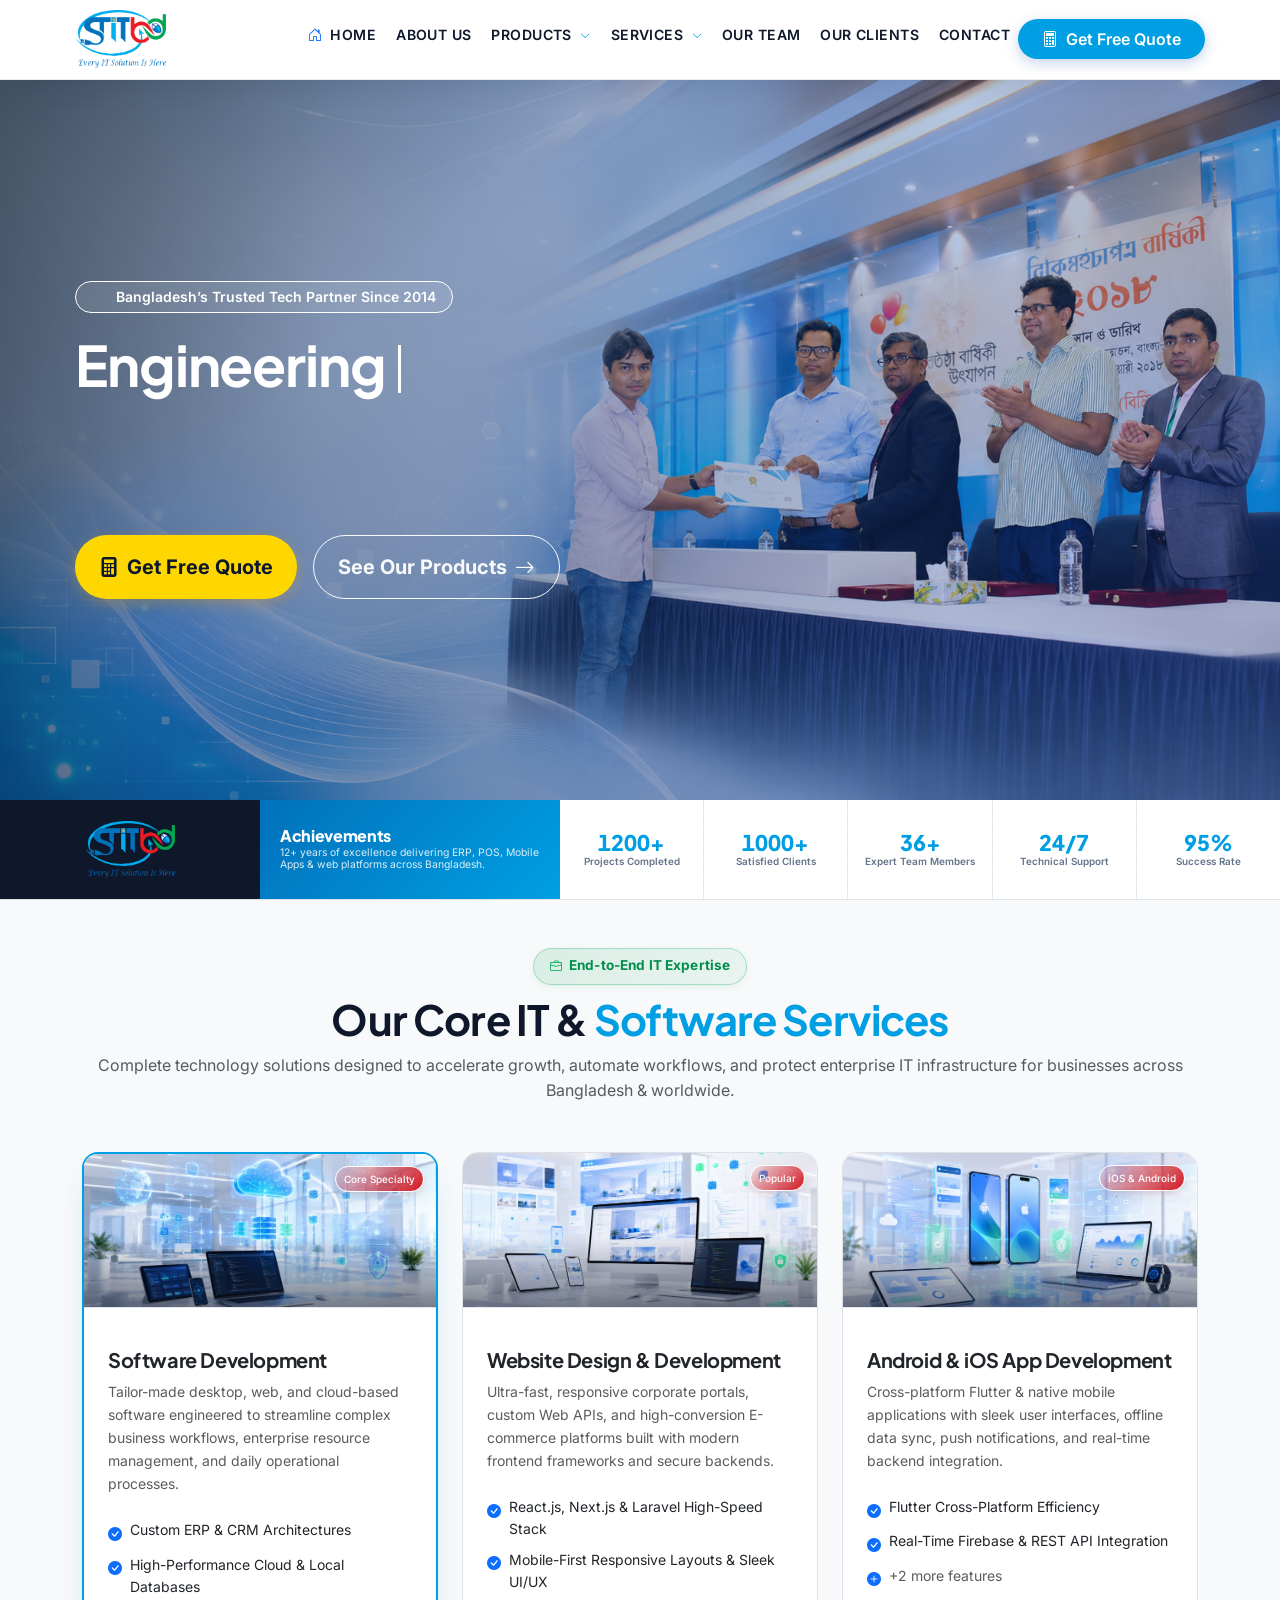
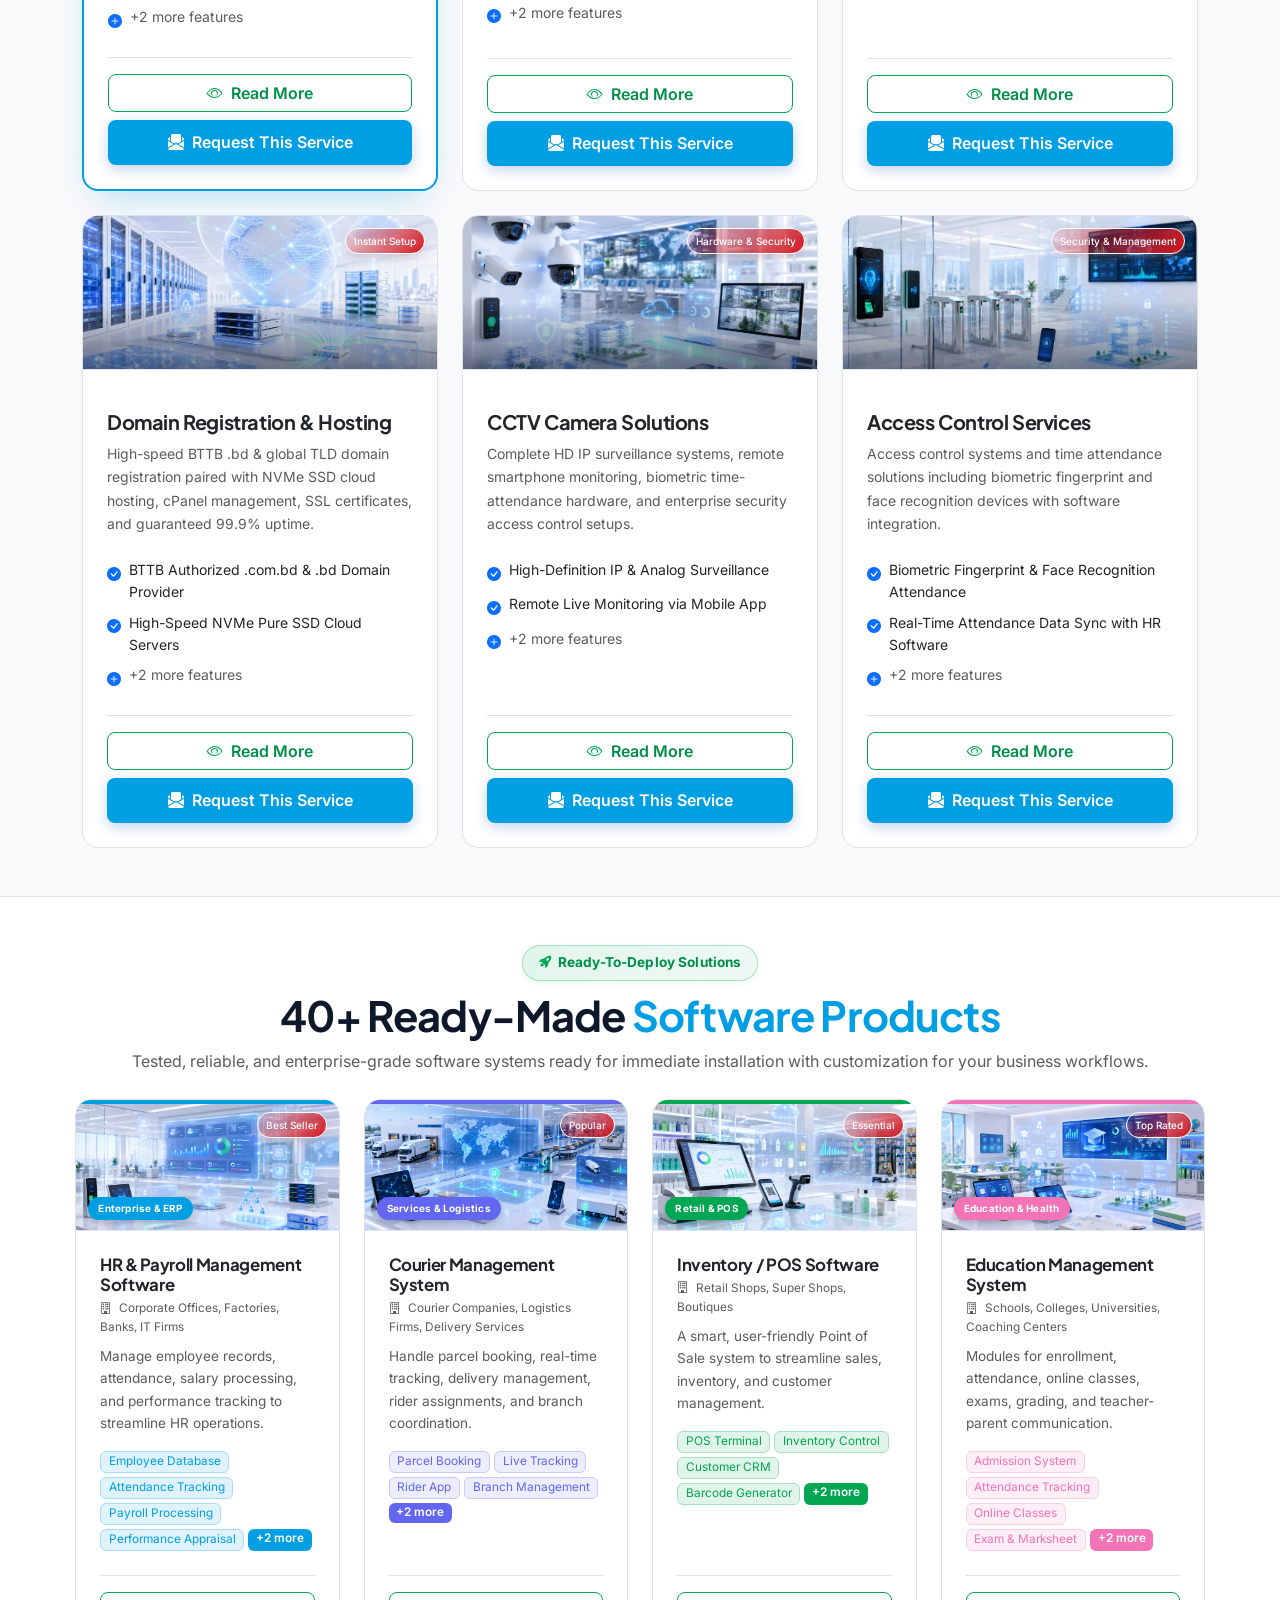
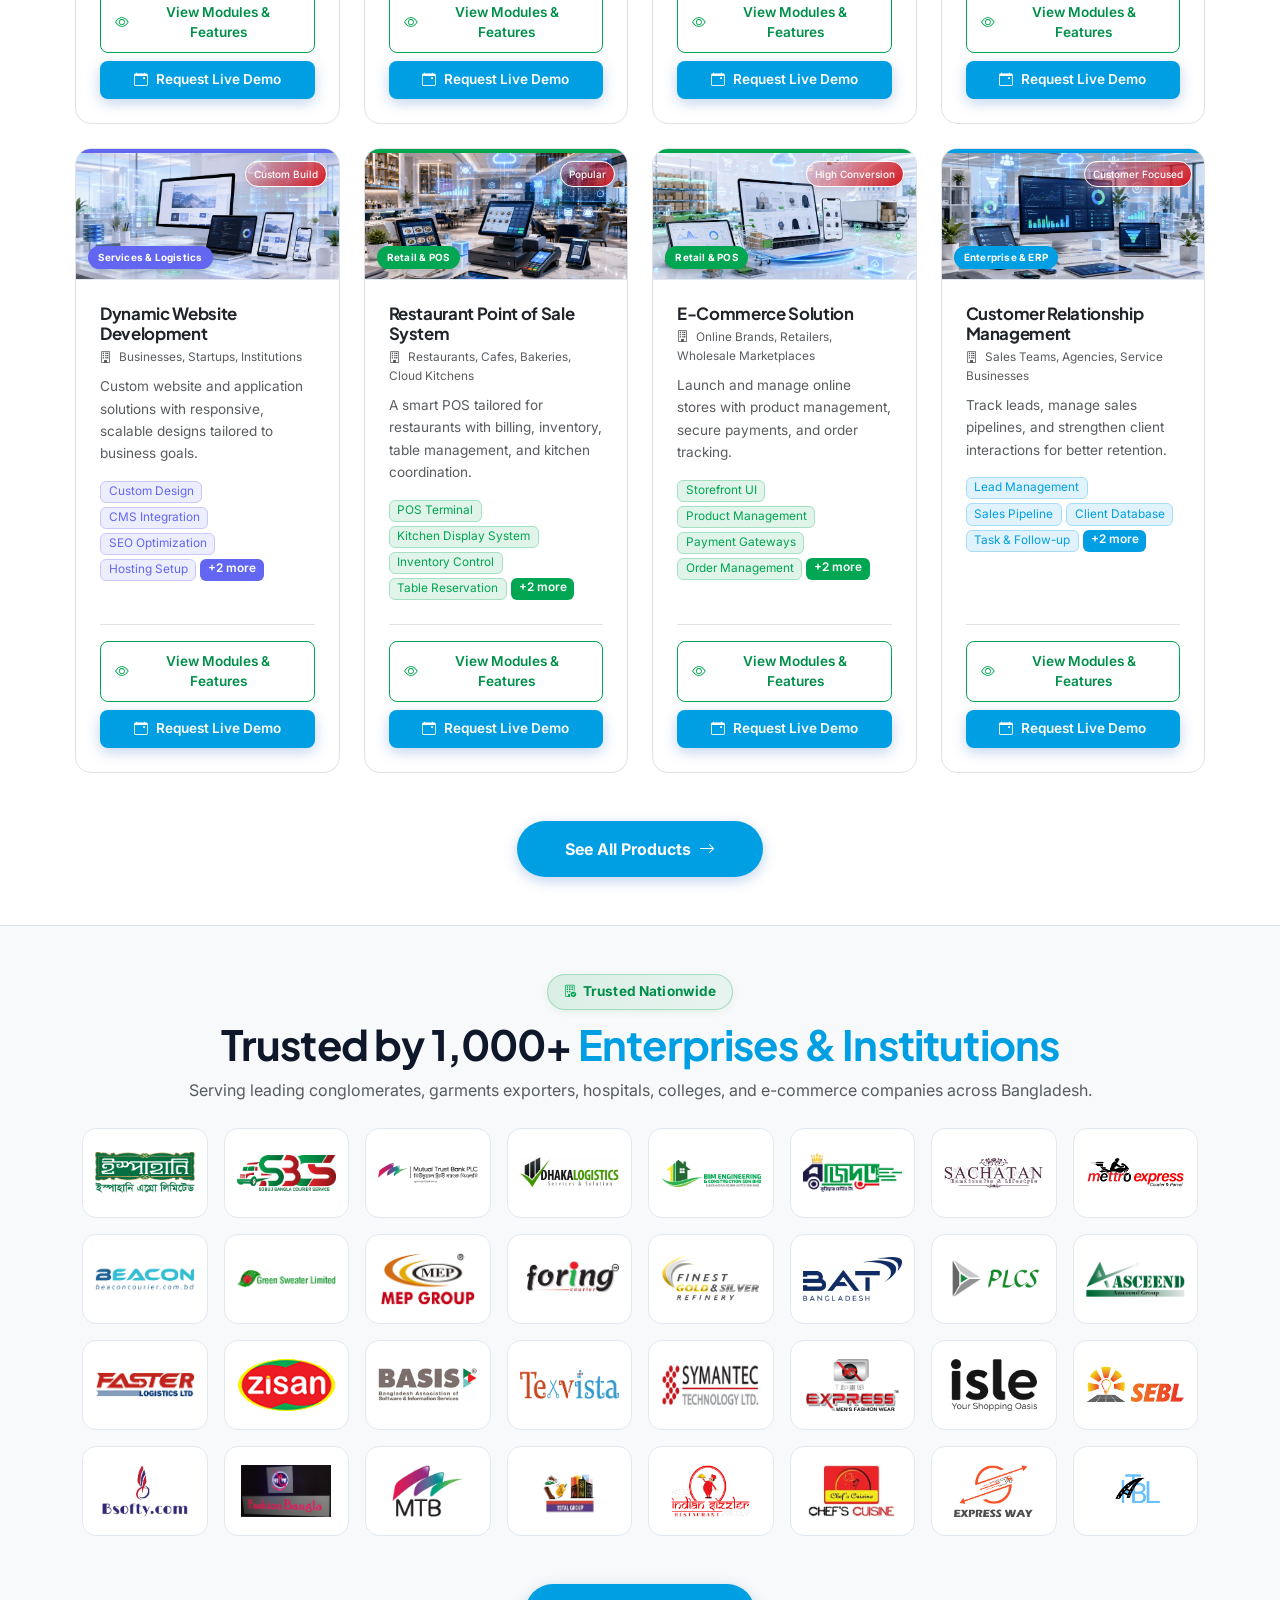
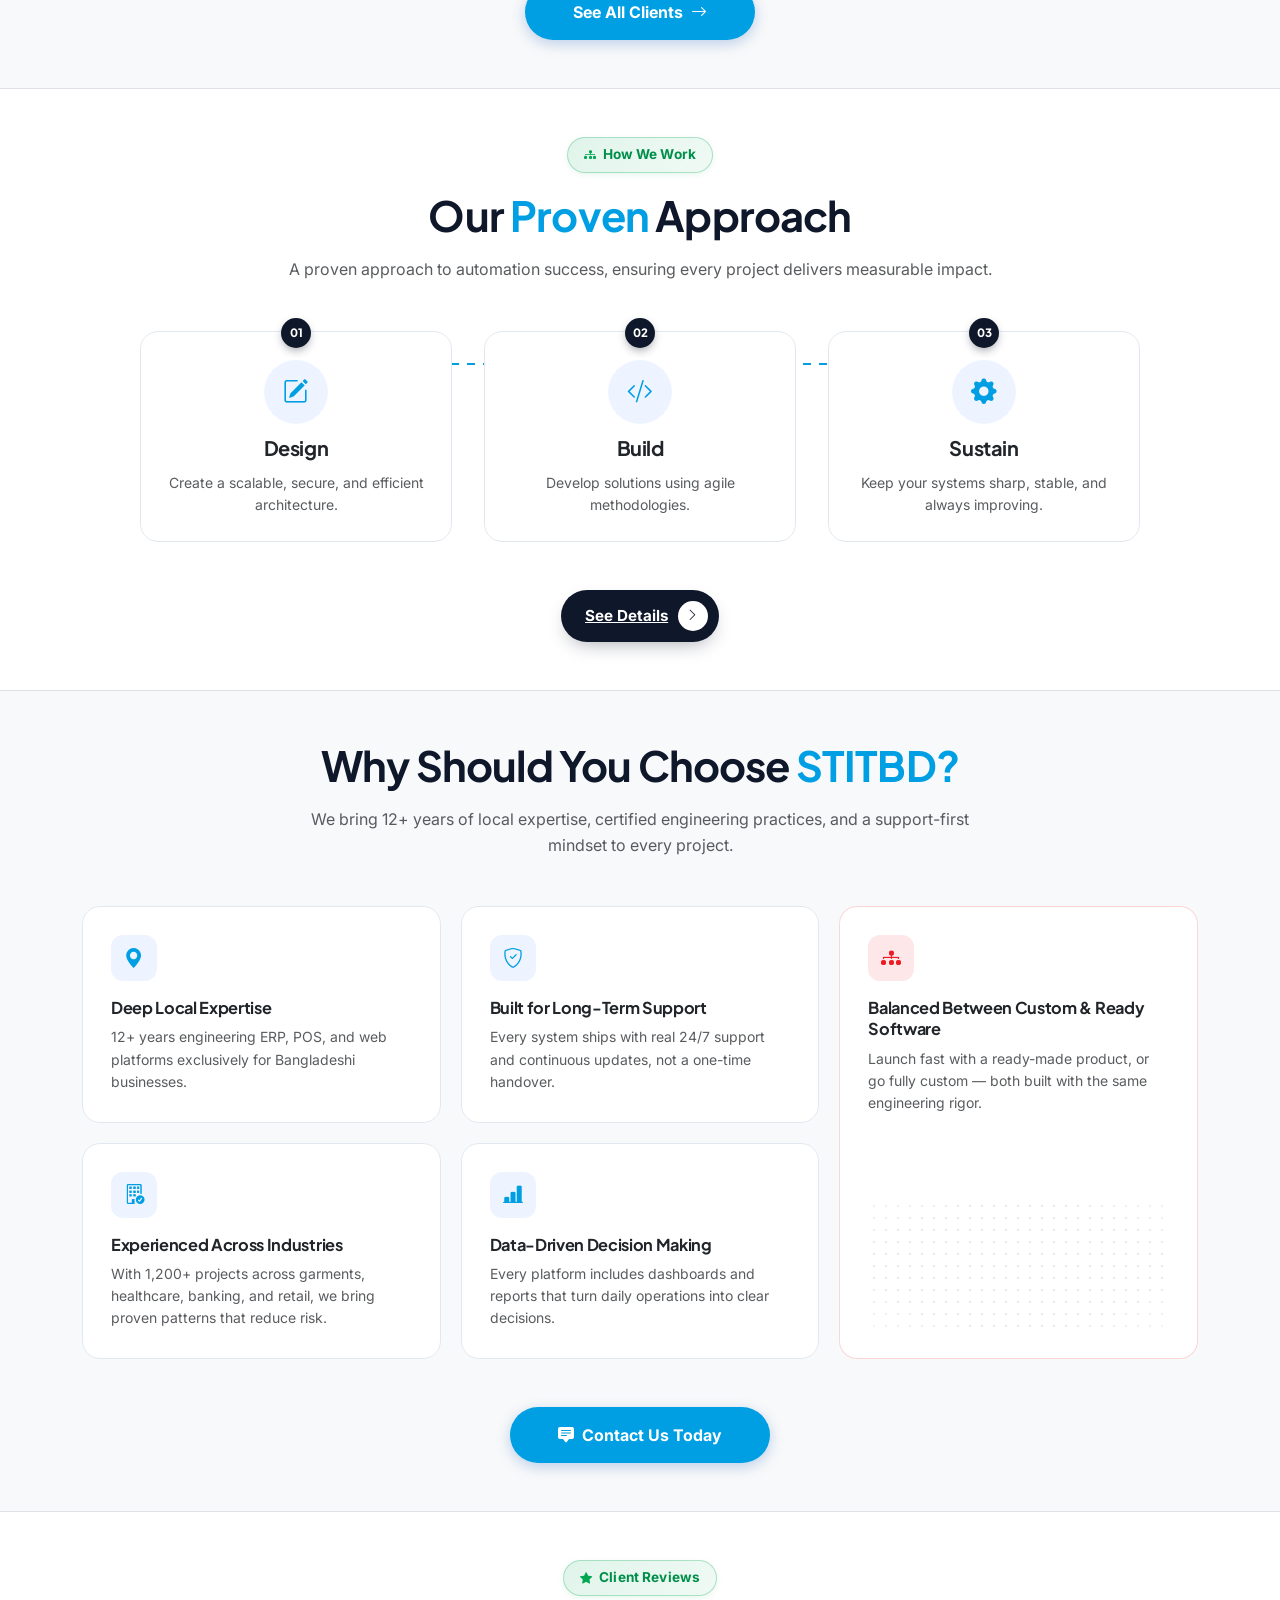
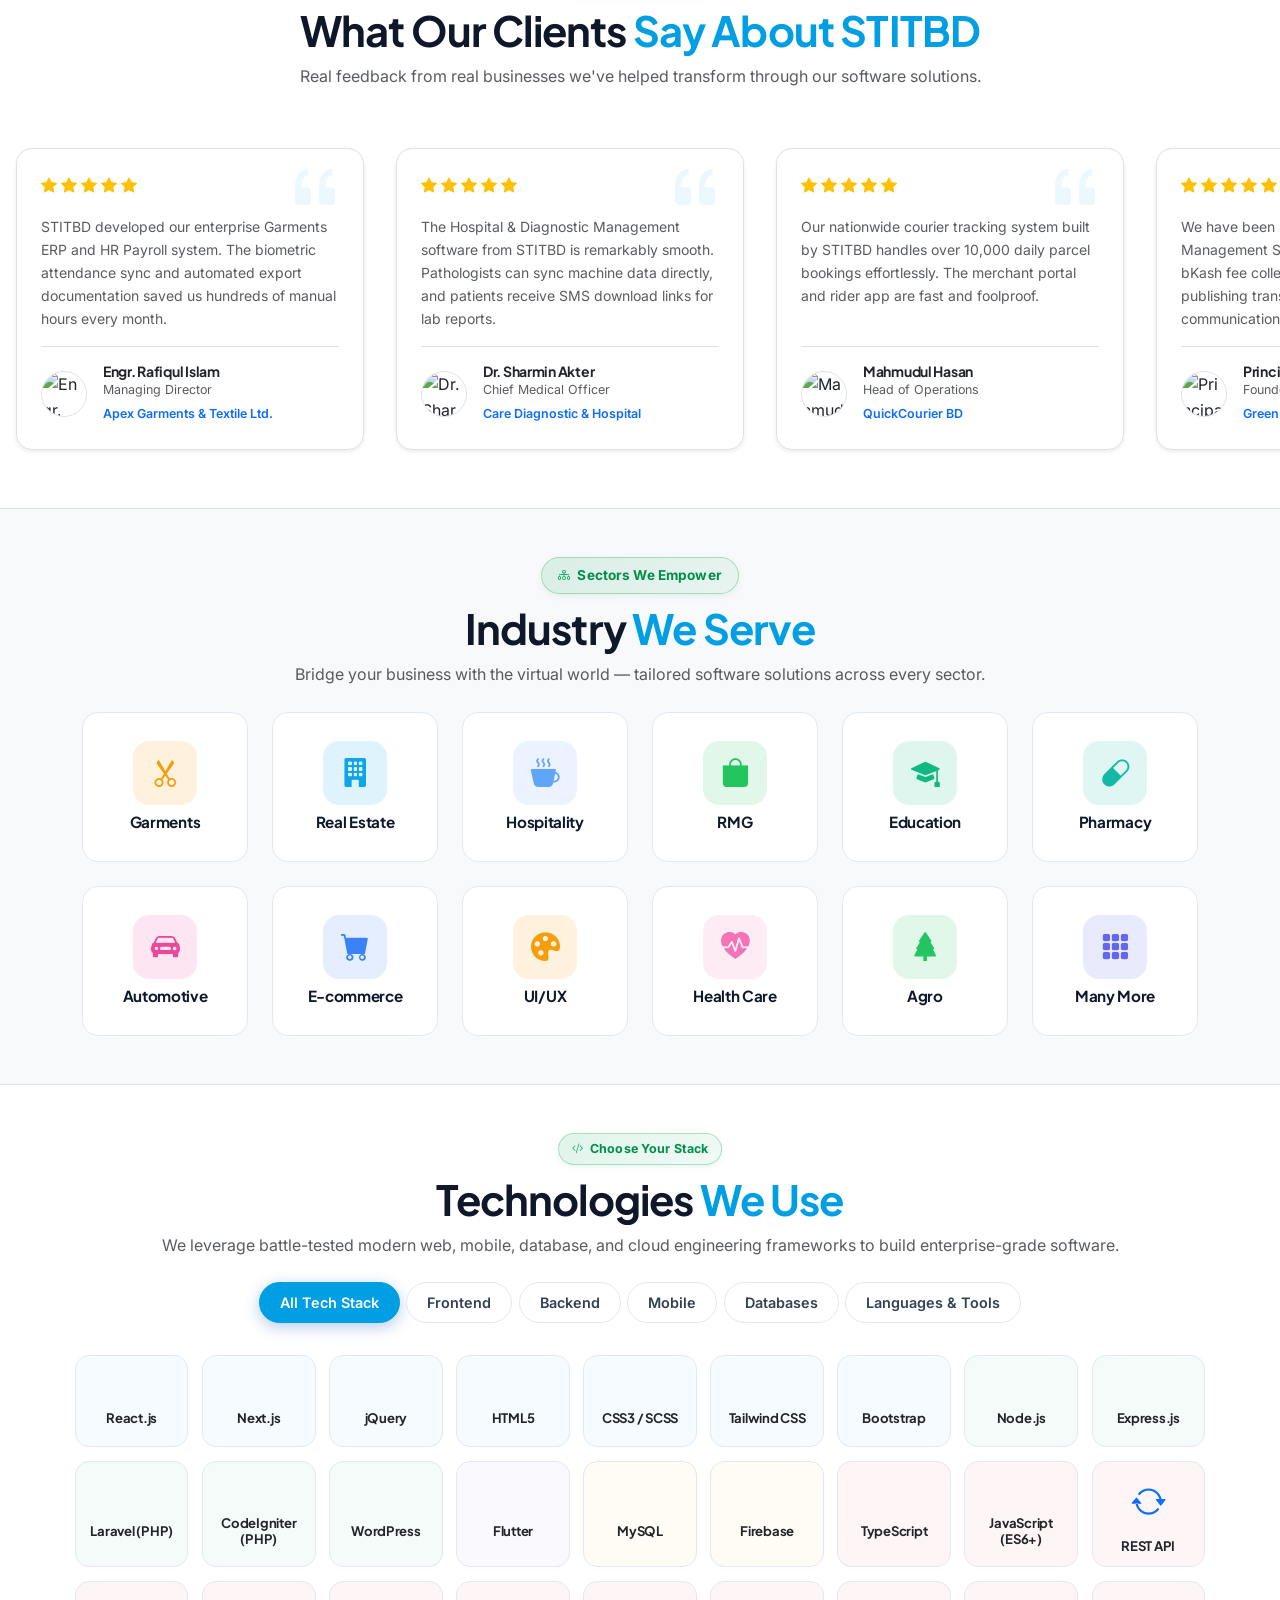
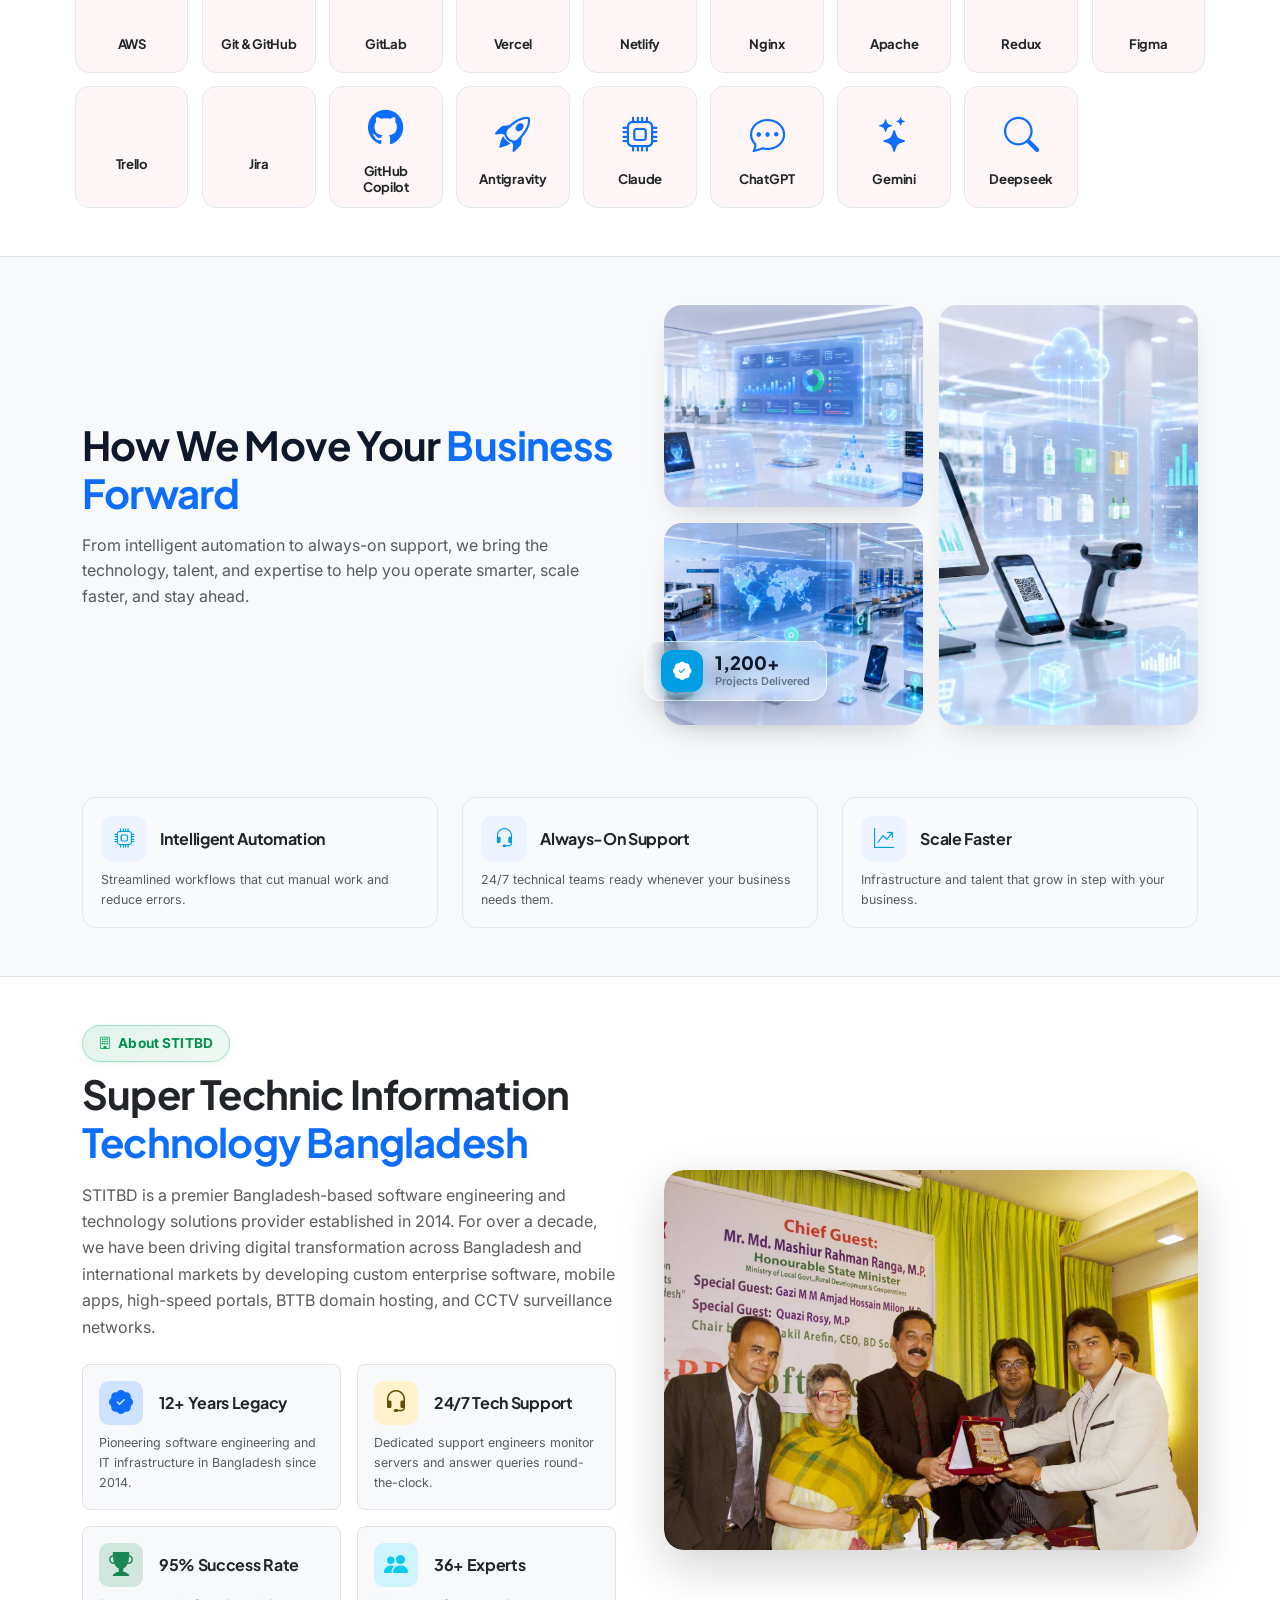
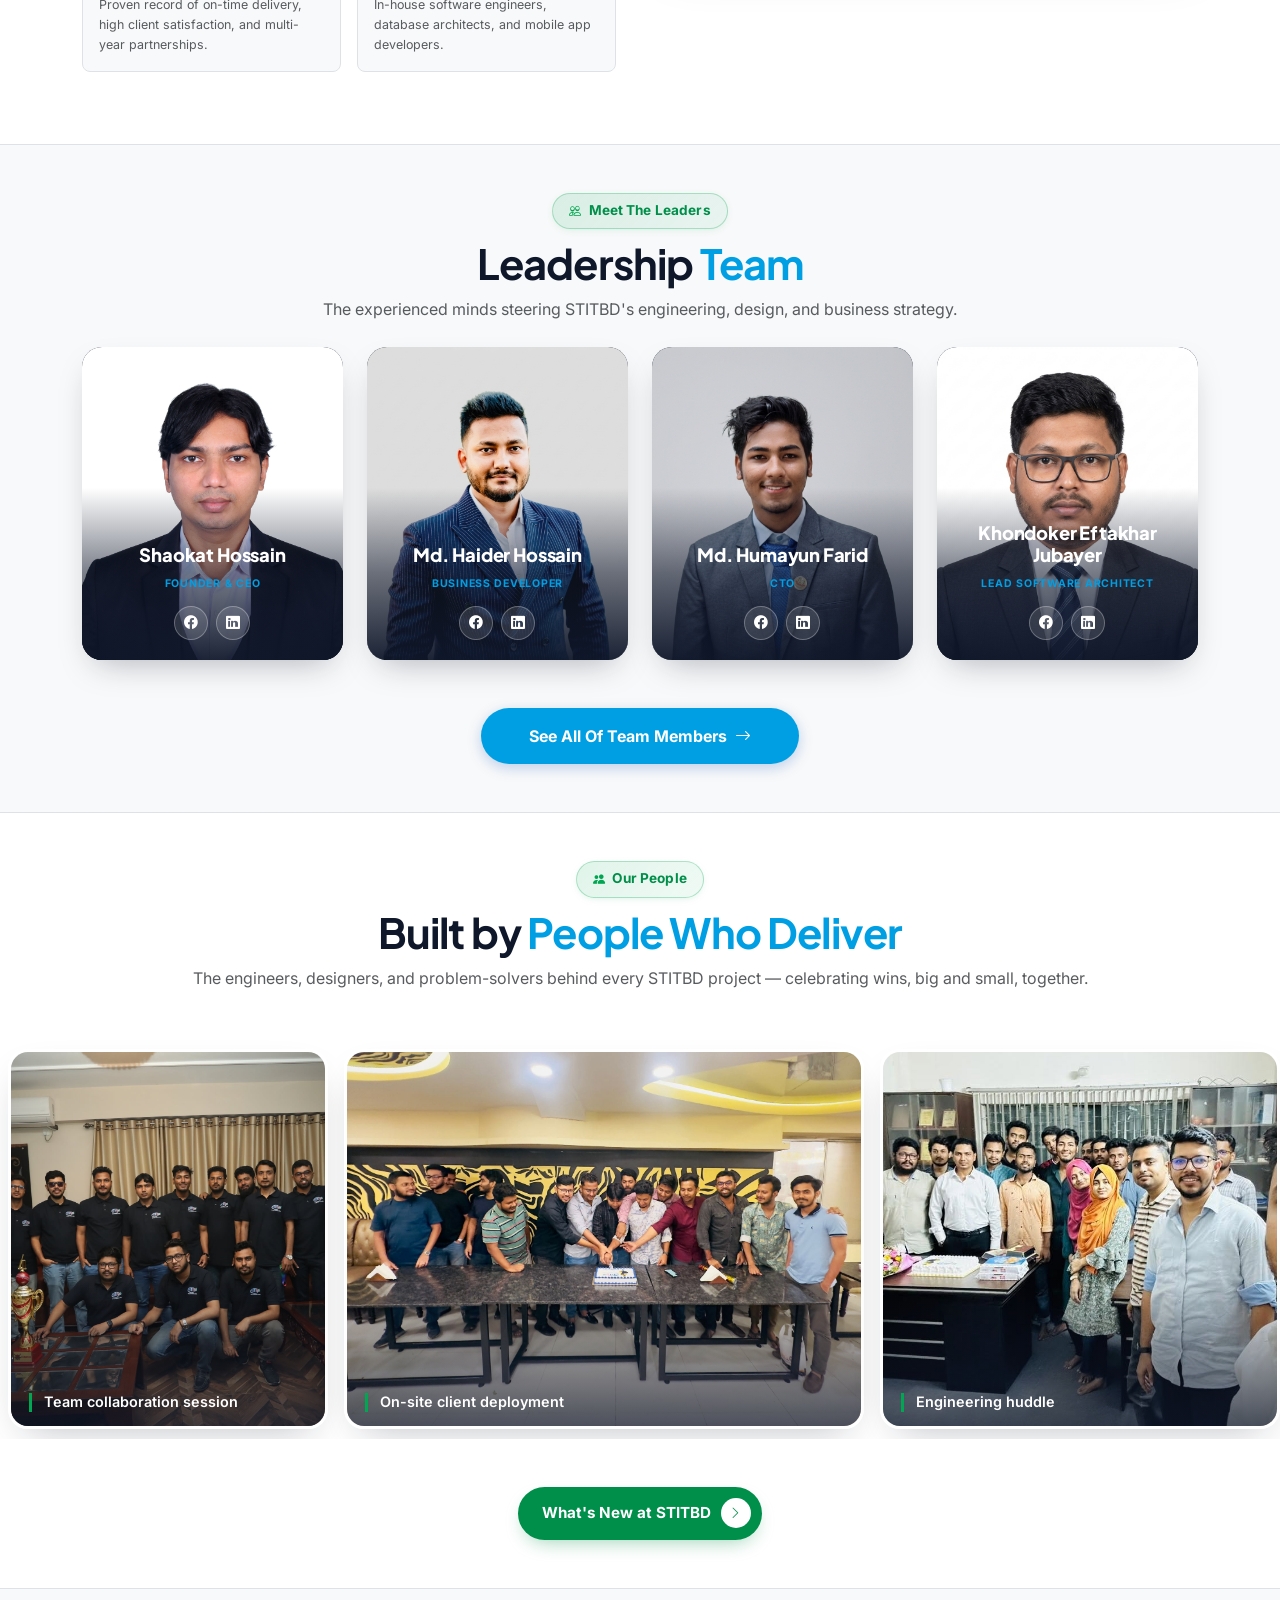
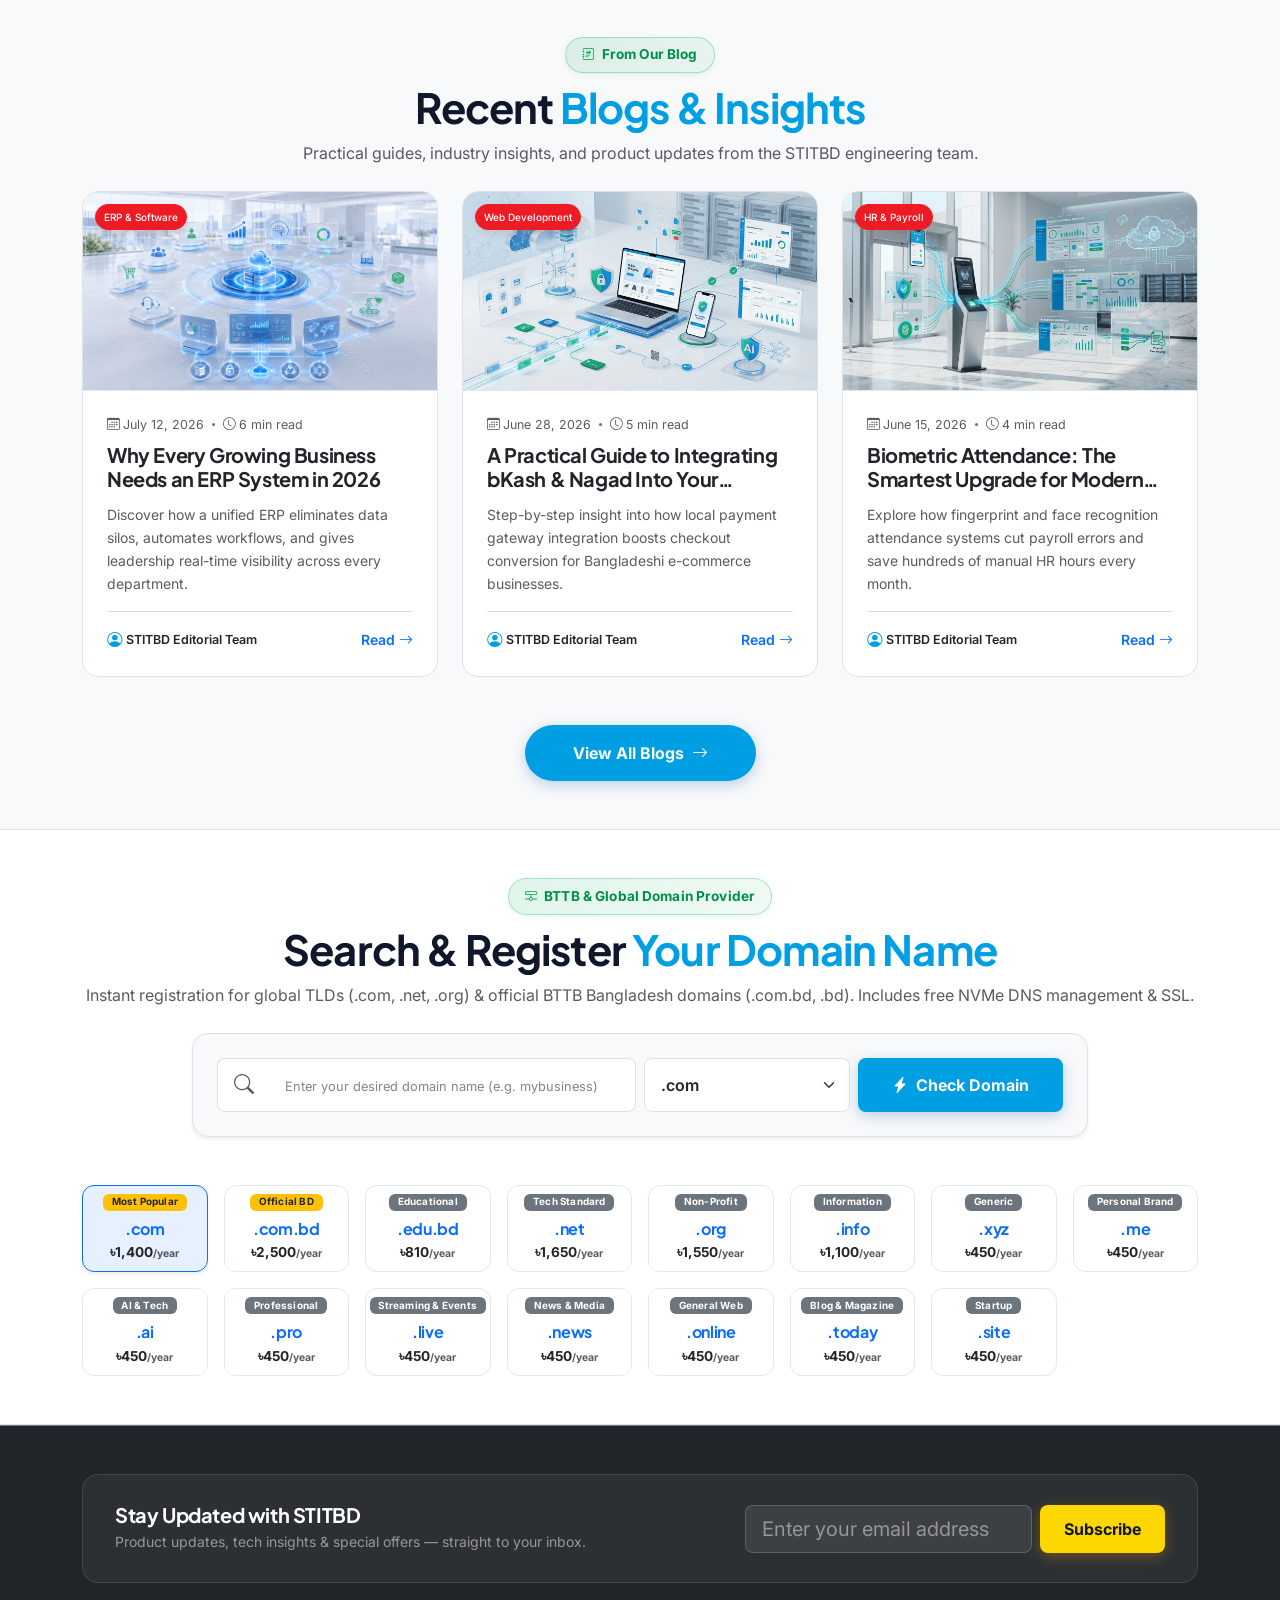
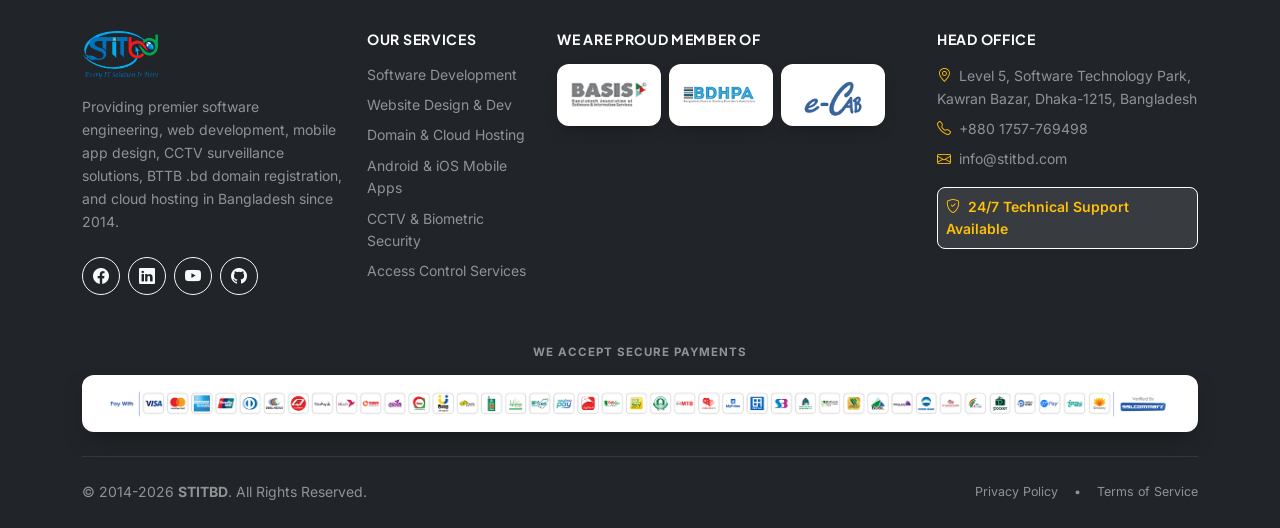
==== commit 4f434971: "home screen update" ====
--- a/index.html
+++ b/index.html
@@ -1178,73 +1178,6 @@
   </footer>
 
   <!-- =====================================================
-       PRODUCT DETAIL MODAL
-  ====================================================== -->
-  <div class="modal fade bg-dark bg-opacity-50 backdrop-blur" id="productDetailModal" tabindex="-1" role="dialog"
-    style="z-index:1060;">
-    <div class="modal-dialog modal-dialog-centered modal-lg modal-dialog-scrollable">
-      <div class="modal-content shadow-lg border-0 rounded-4">
-        <div class="modal-header bg-primary text-white p-4 rounded-top-4 align-items-start">
-          <div class="d-flex align-items-center gap-3">
-            <div class="bg-white text-primary rounded-3 p-3 d-flex align-items-center justify-content-center"
-              style="width:56px;height:56px;">
-              <i id="productDetailIcon" class="bi fs-2"></i>
-            </div>
-            <div>
-              <span id="productDetailCategory" class="badge bg-warning text-dark font-bold mb-1"></span>
-              <h4 id="productDetailName" class="modal-title font-heading fw-extrabold text-white mb-0"></h4>
-              <span class="text-white-50 small"><i class="bi bi-building me-1"></i> Target: <span
-                  id="productDetailTarget"></span></span>
-            </div>
-          </div>
-          <button type="button" class="btn-close btn-close-white" data-close-product-modal aria-label="Close"></button>
-        </div>
-
-        <div class="modal-body p-4">
-          <div class="mb-4">
-            <h6 class="fw-bold text-dark font-heading mb-2"><i class="bi bi-info-circle text-primary me-2"></i>
-              Product
-              Overview</h6>
-            <p id="productDetailOverview" class="text-muted leading-relaxed"></p>
-          </div>
-
-          <div class="mb-4">
-            <h6 class="fw-bold text-dark font-heading mb-3"><i class="bi bi-grid-3x3-gap text-primary me-2"></i>
-              Included Software Modules (<span id="productDetailModulesCount"></span>)</h6>
-            <div id="productDetailModules" class="row g-2"></div>
-          </div>
-
-          <div class="mb-4">
-            <h6 class="fw-bold text-dark font-heading mb-2"><i class="bi bi-shield-check text-primary me-2"></i> Key
-              Technical Highlights</h6>
-            <ul id="productDetailFeatures" class="list-group list-group-flush border rounded-3"></ul>
-          </div>
-
-          <div
-            class="p-3 bg-primary bg-opacity-10 rounded-3 border border-primary border-opacity-20 d-flex align-items-center gap-3">
-            <i class="bi bi-headset text-primary fs-3"></i>
-            <div class="small">
-              <span class="fw-bold text-primary d-block">Includes Free Installation & 1 Year Support</span>
-              <span class="text-muted">Database setup, user training, and customized source adjustments included upon
-                purchase.</span>
-            </div>
-          </div>
-        </div>
-
-        <div class="modal-footer bg-light p-3 rounded-bottom-4 d-flex align-items-center justify-content-between">
-          <button type="button" class="btn btn-outline-secondary rounded-pill px-4" data-close-product-modal>Close
-            Window</button>
-          <button type="button" id="productDetailDemoBtn"
-            class="btn btn-brand-primary rounded-pill px-4 d-flex align-items-center gap-2">
-            <i class="bi bi-calendar-check-fill"></i>
-            <span>Book Live Demo & Quote</span>
-          </button>
-        </div>
-      </div>
-    </div>
-  </div>
-
-  <!-- =====================================================
        SERVICE DETAIL MODAL
   ====================================================== -->
   <div class="modal fade bg-dark bg-opacity-50 backdrop-blur" id="serviceDetailModal" tabindex="-1" role="dialog"
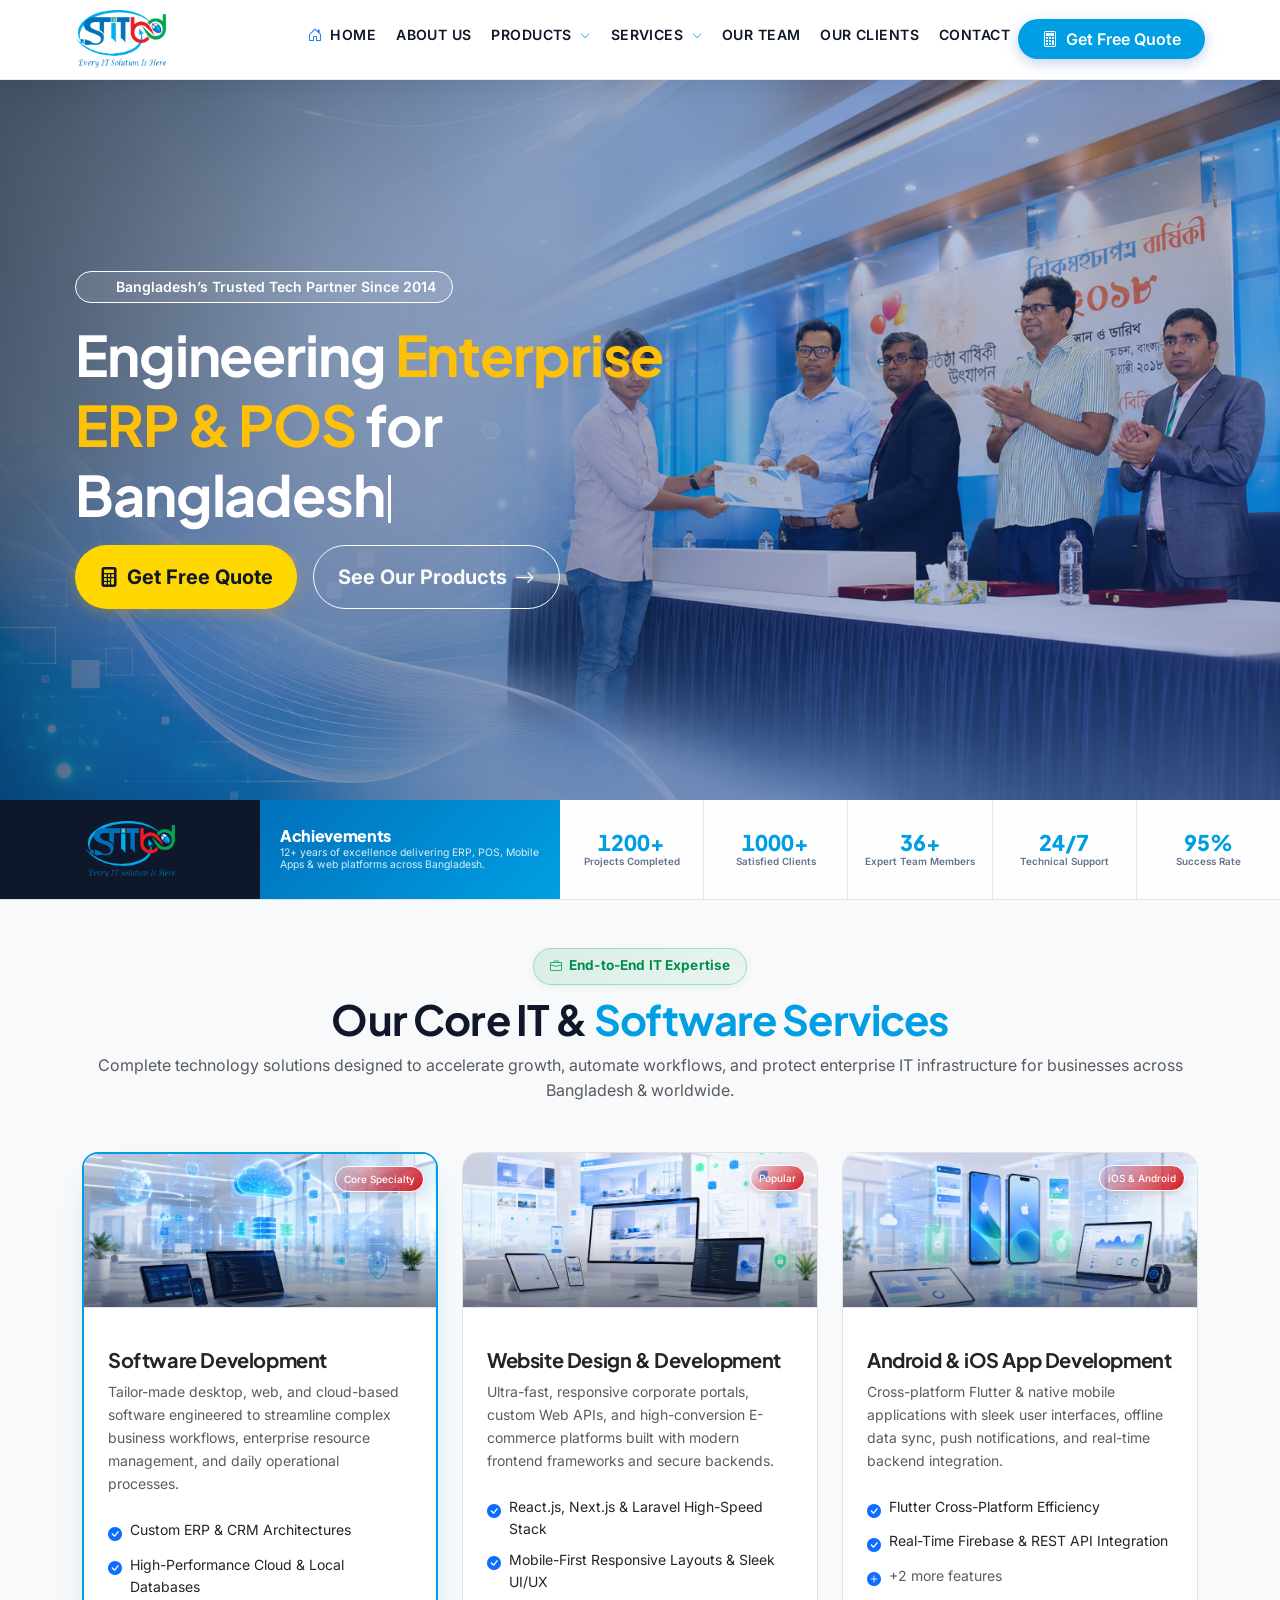
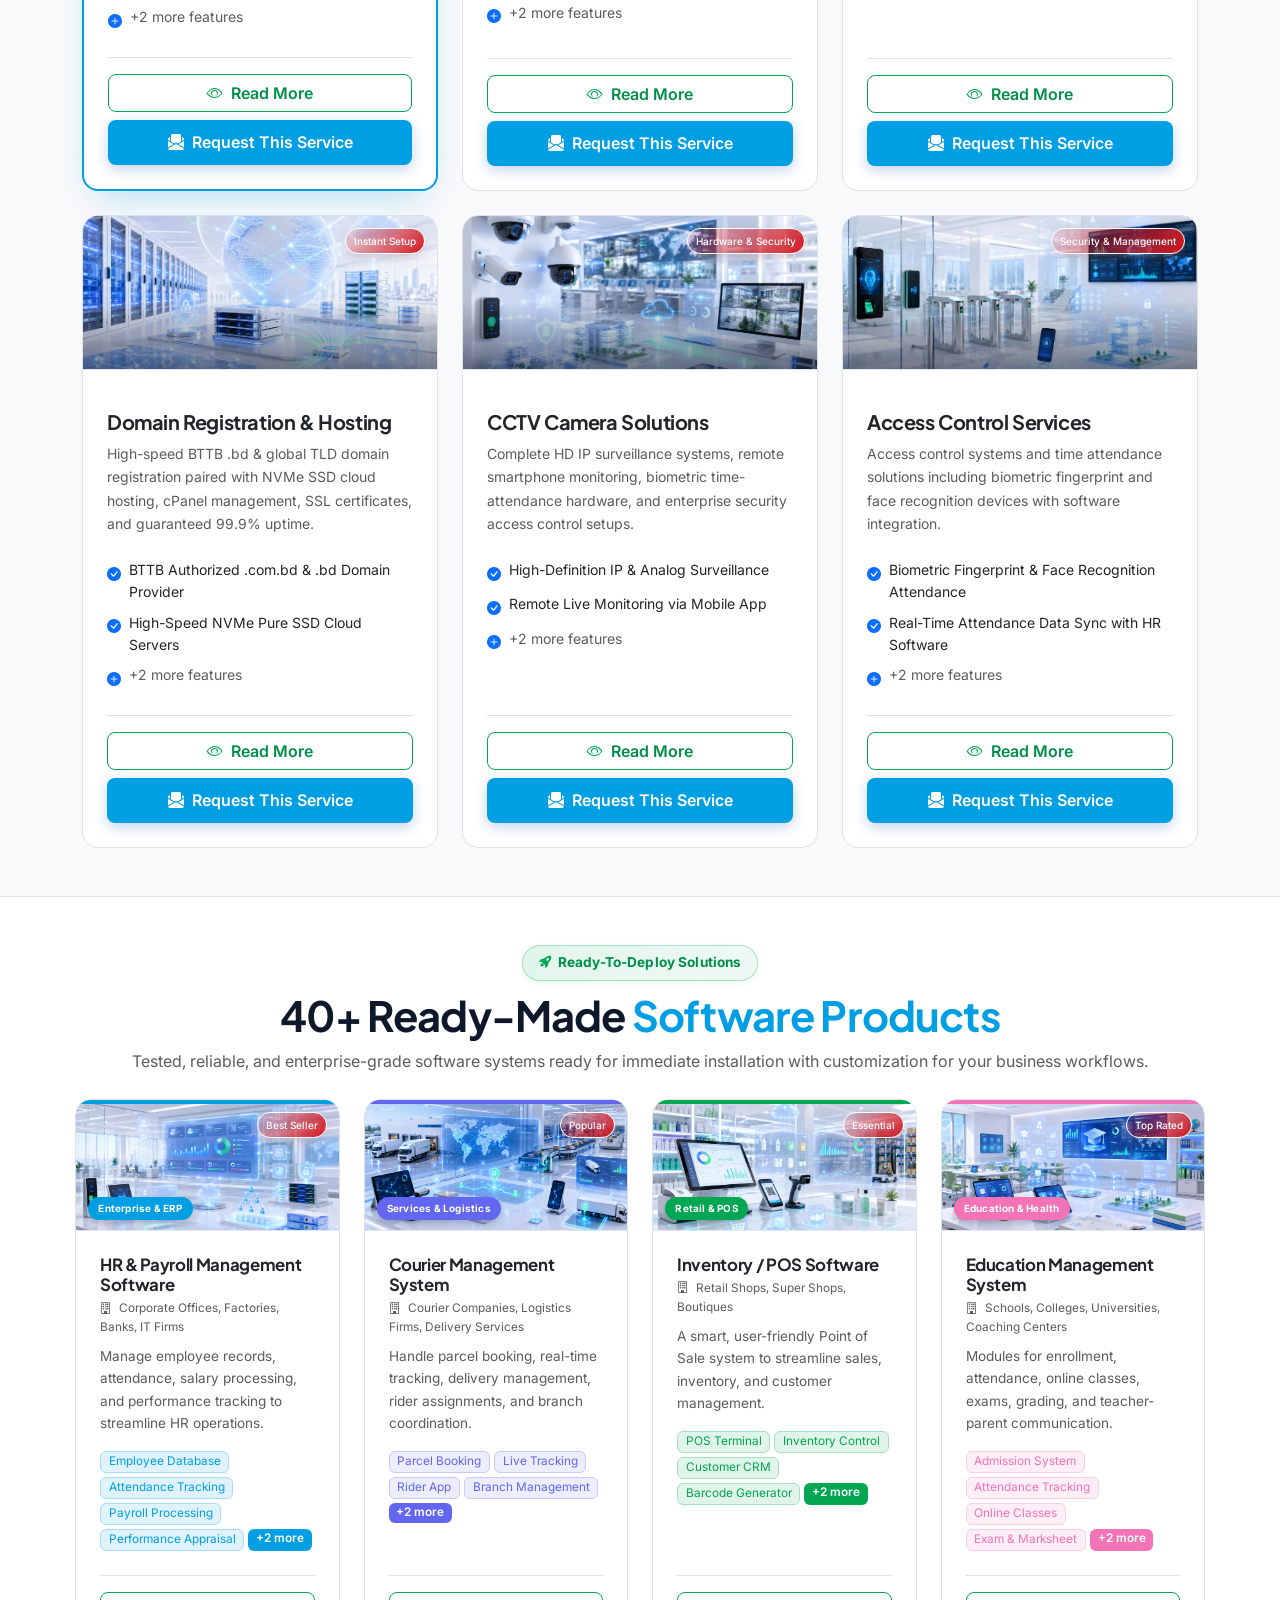
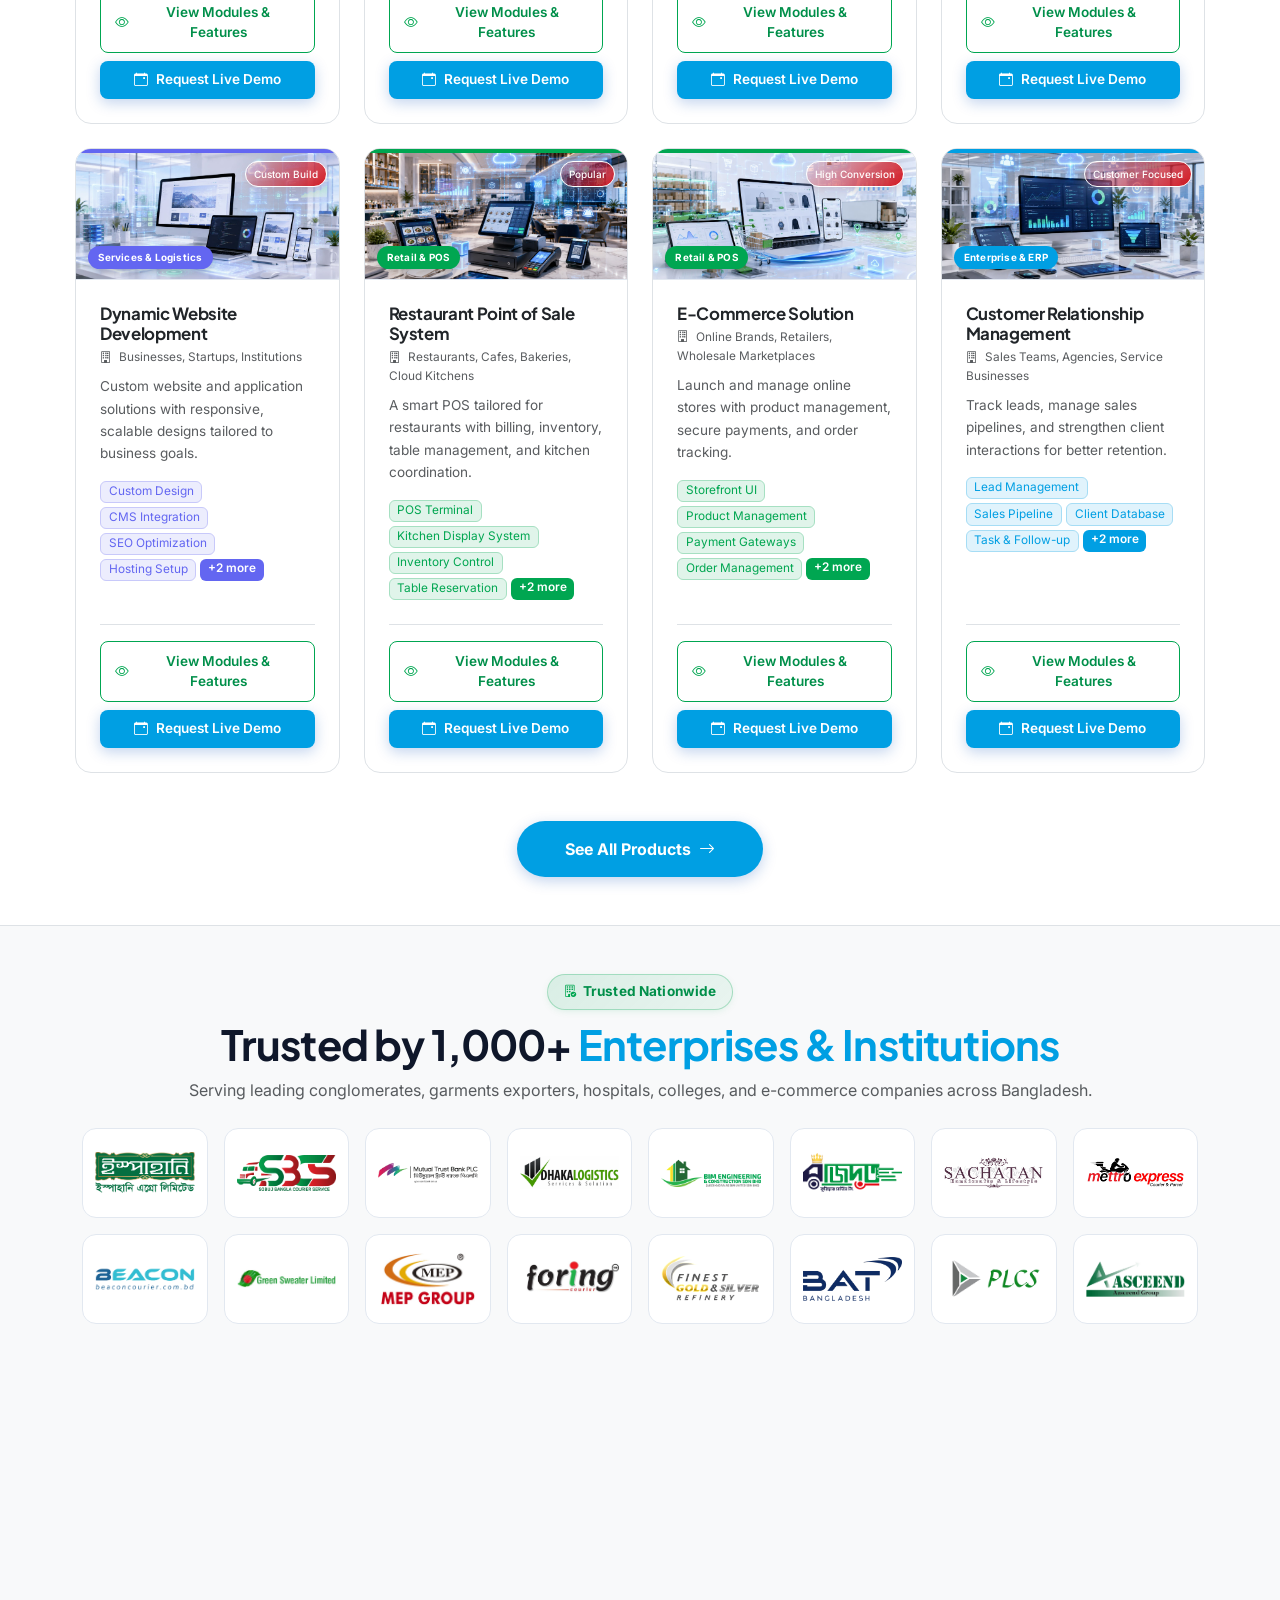
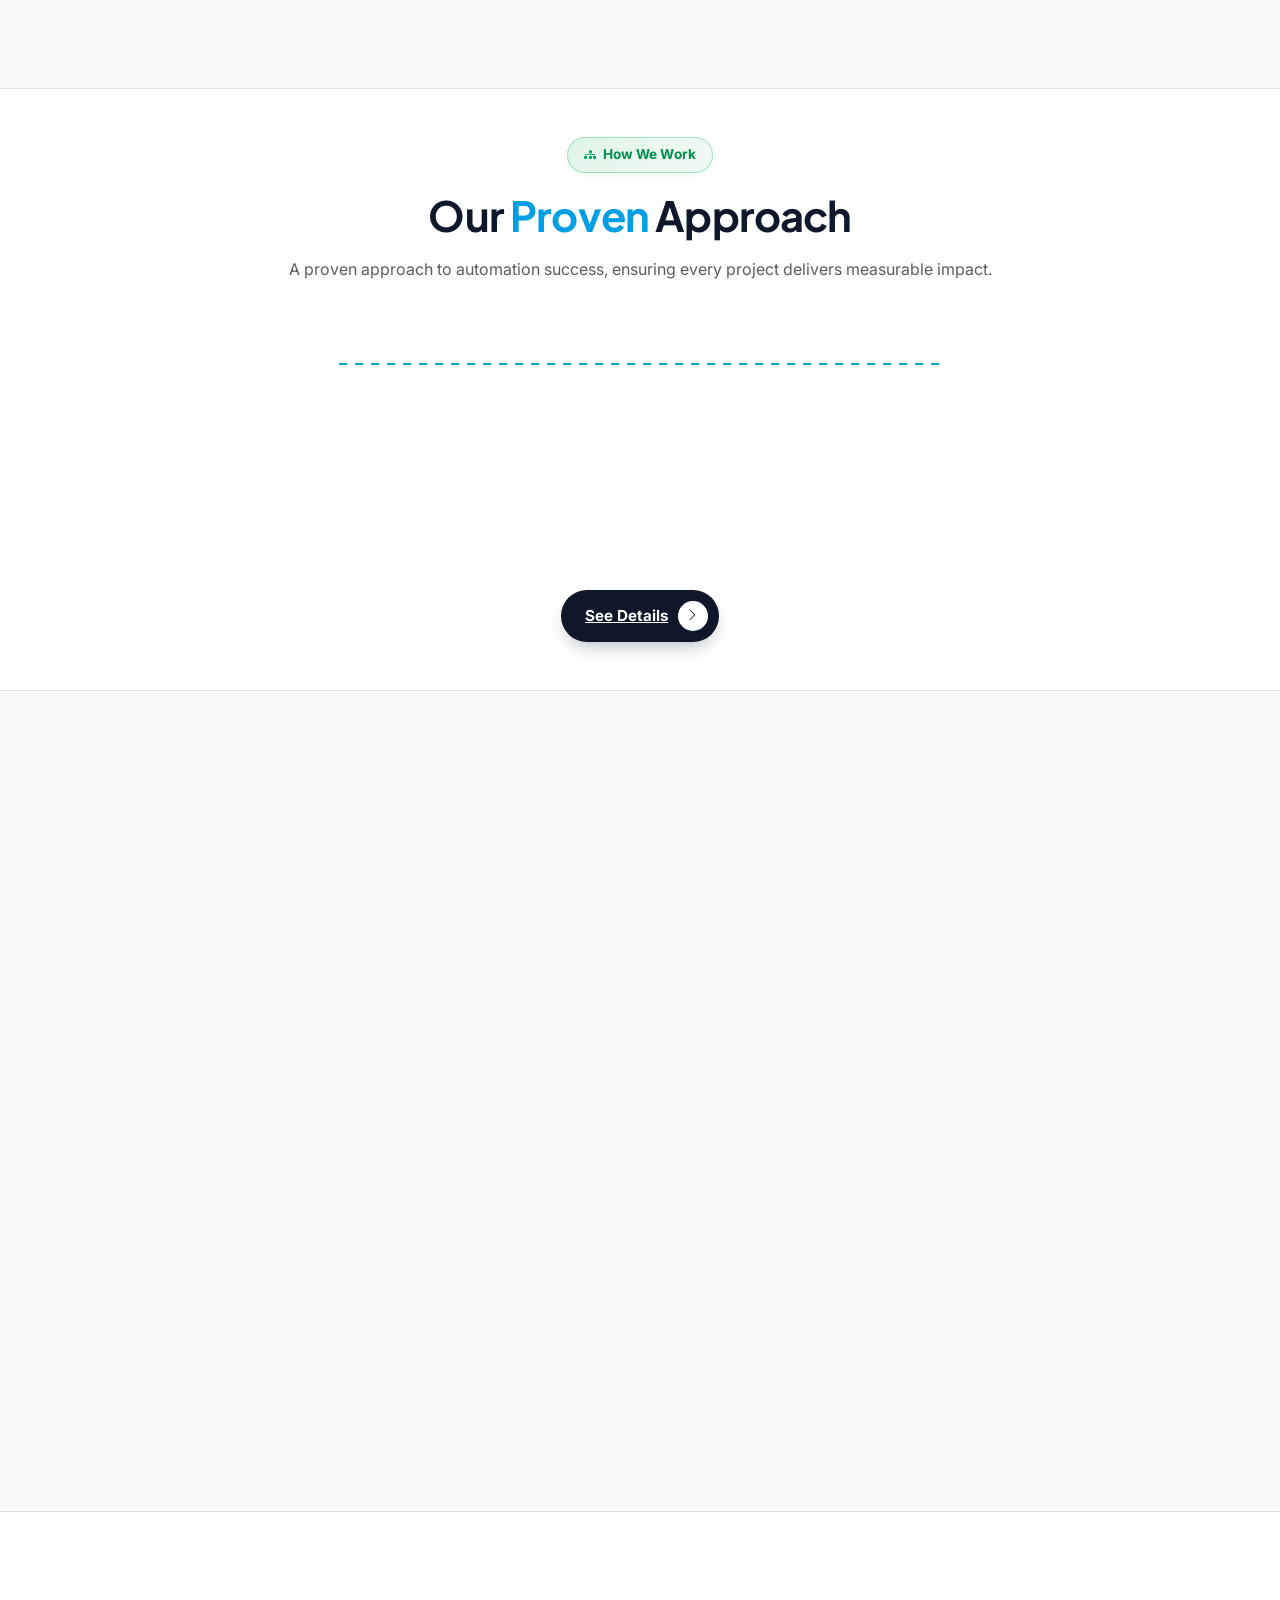
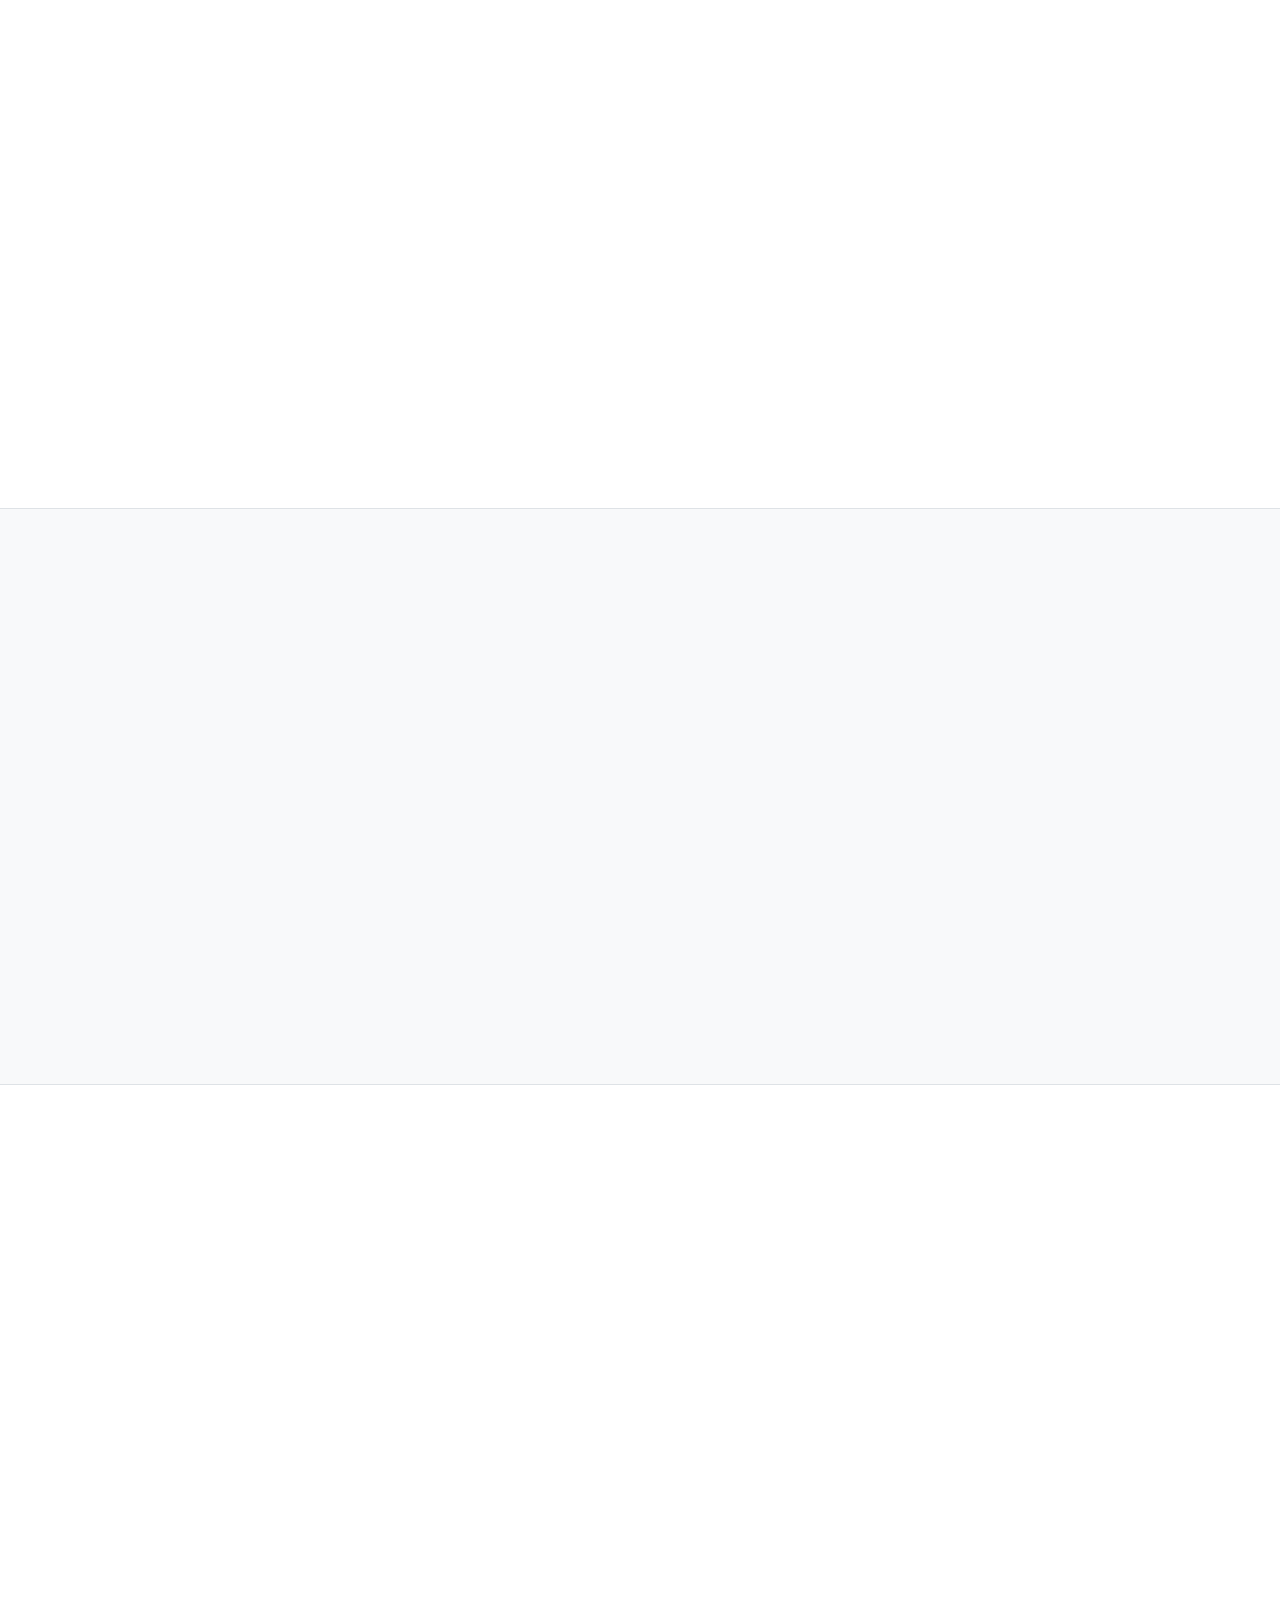
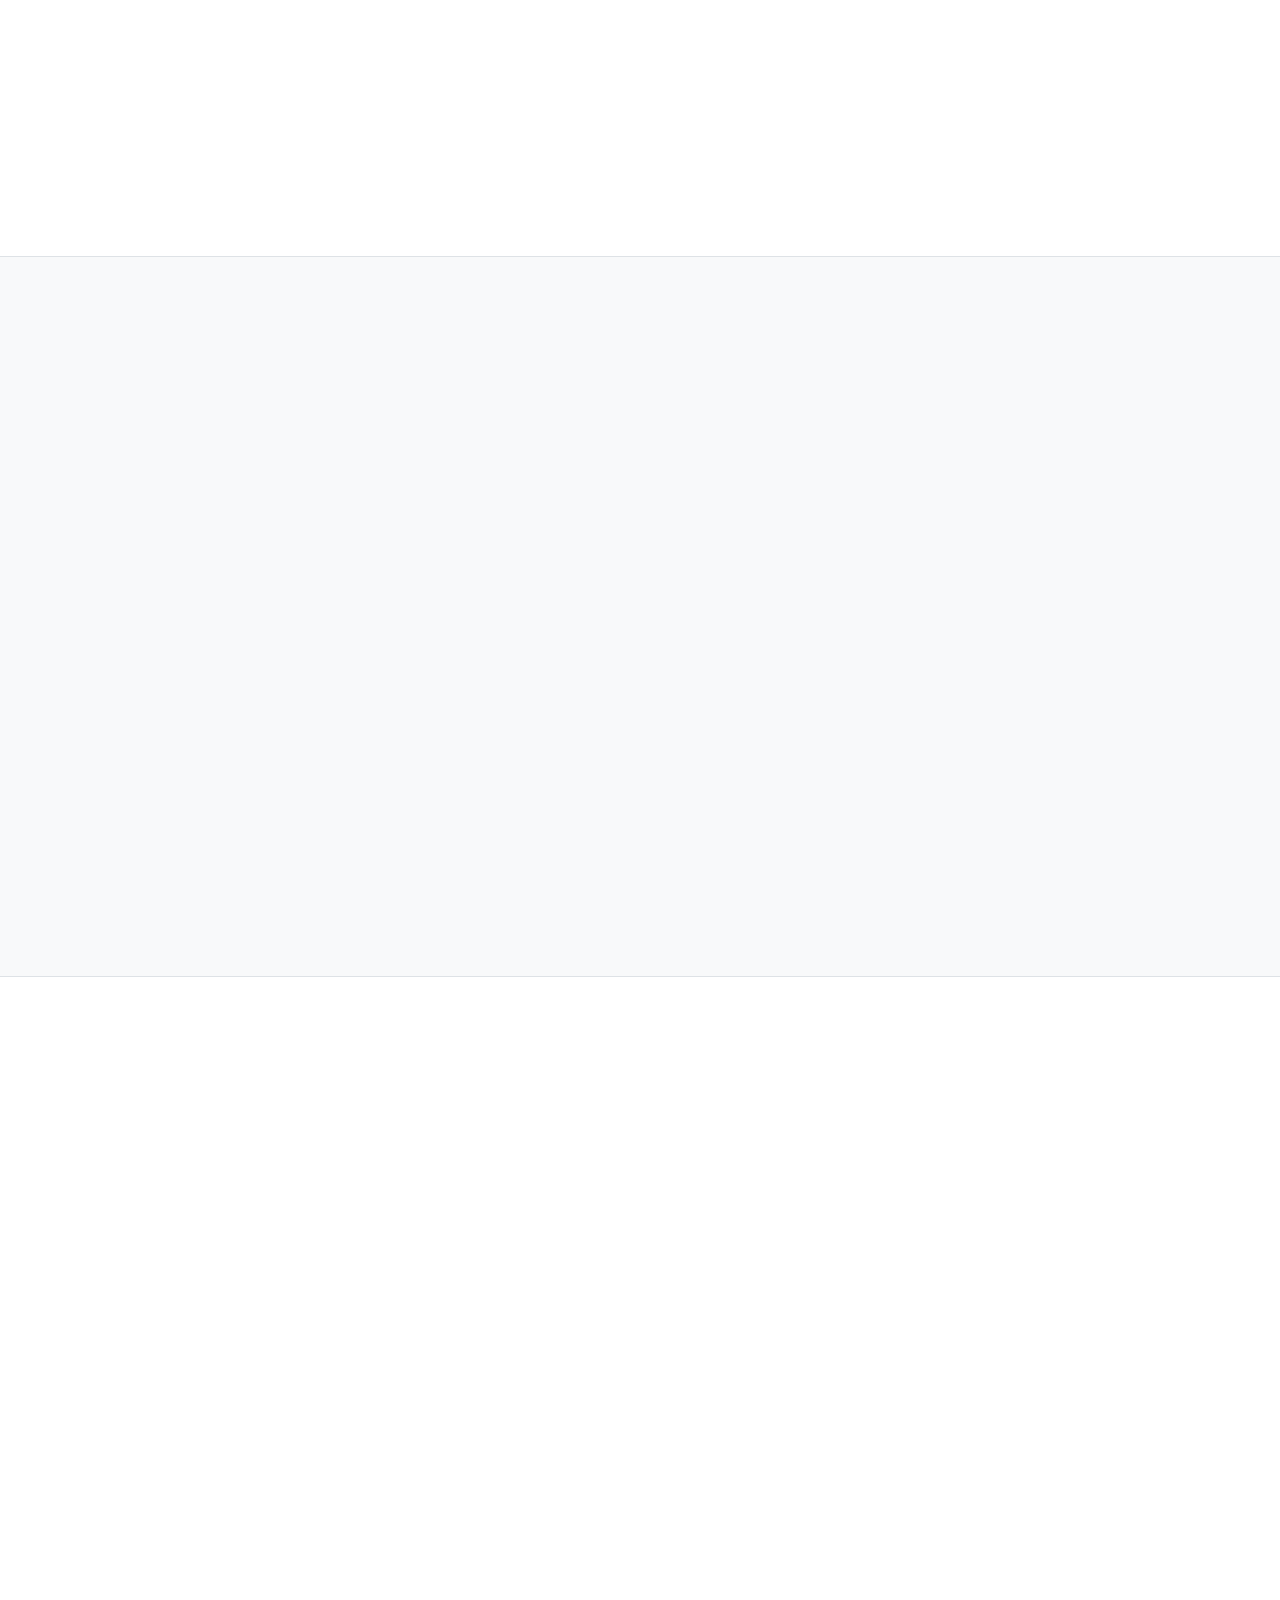
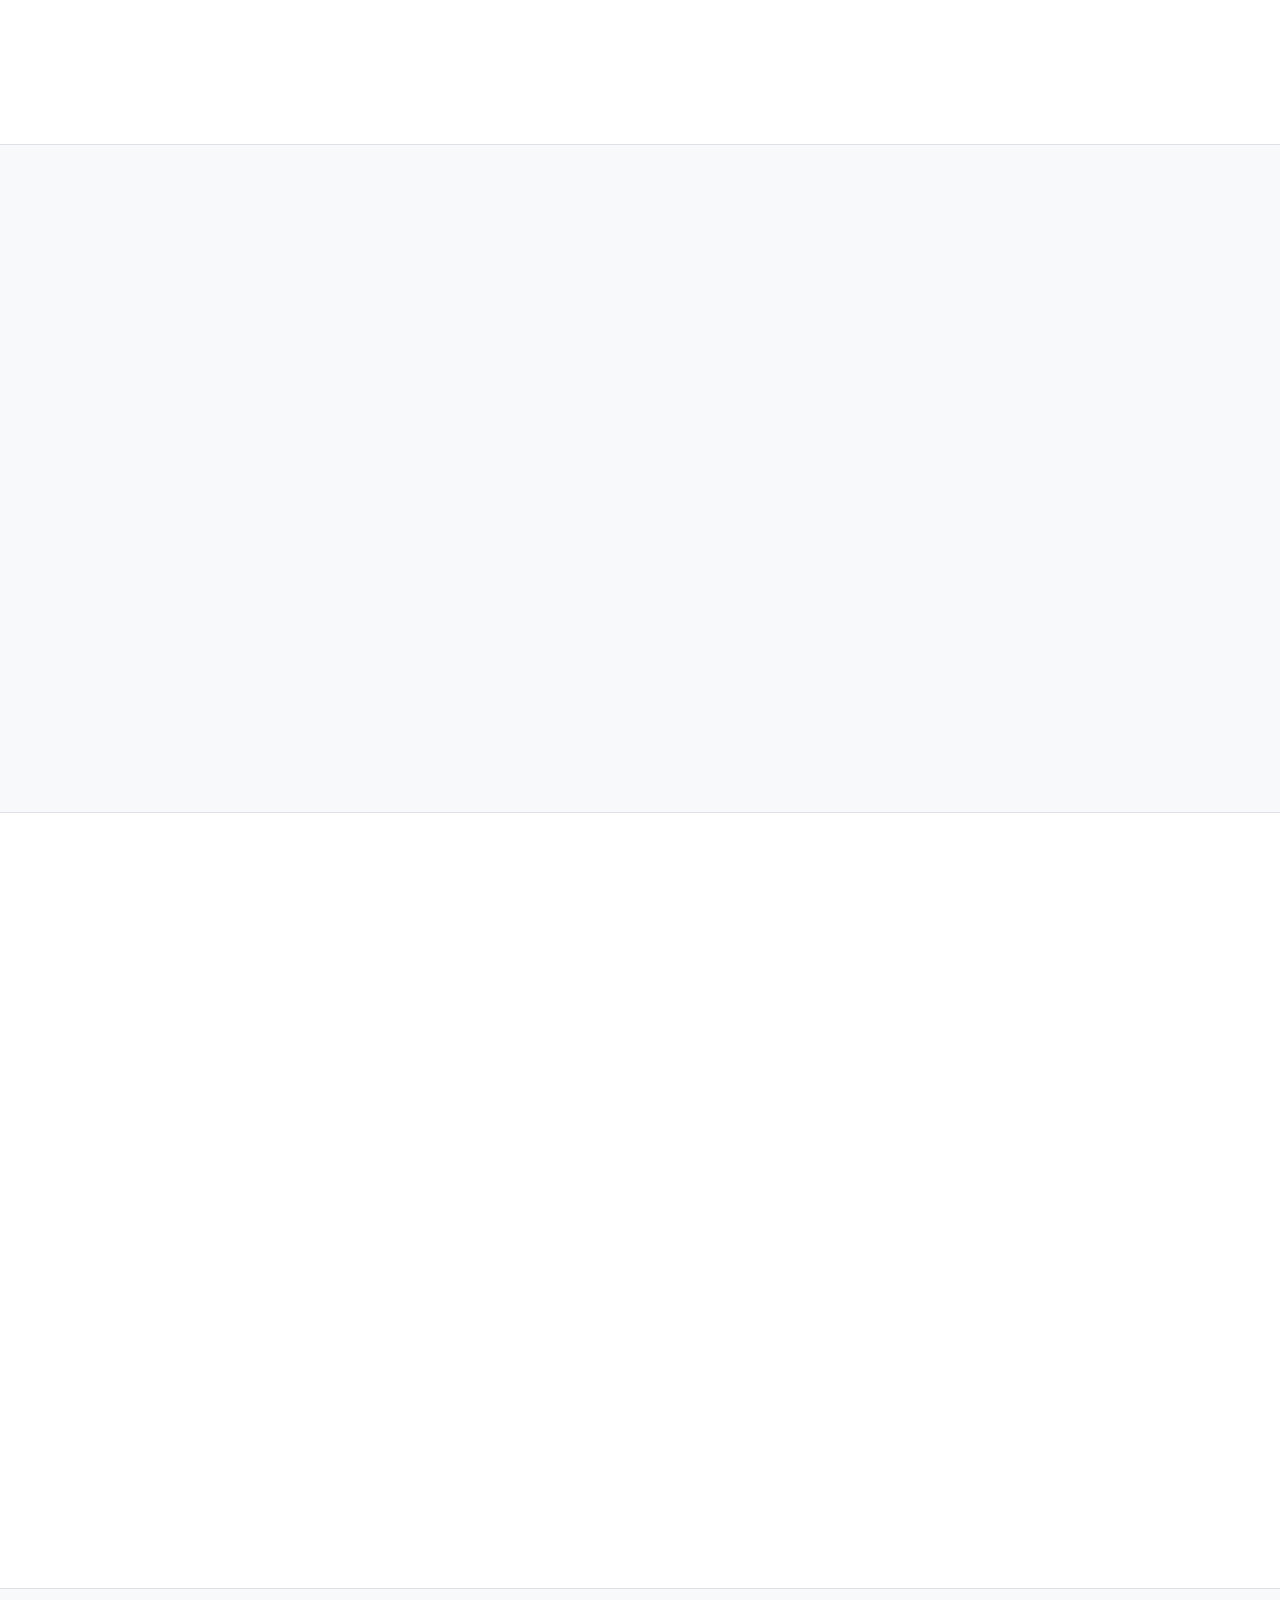
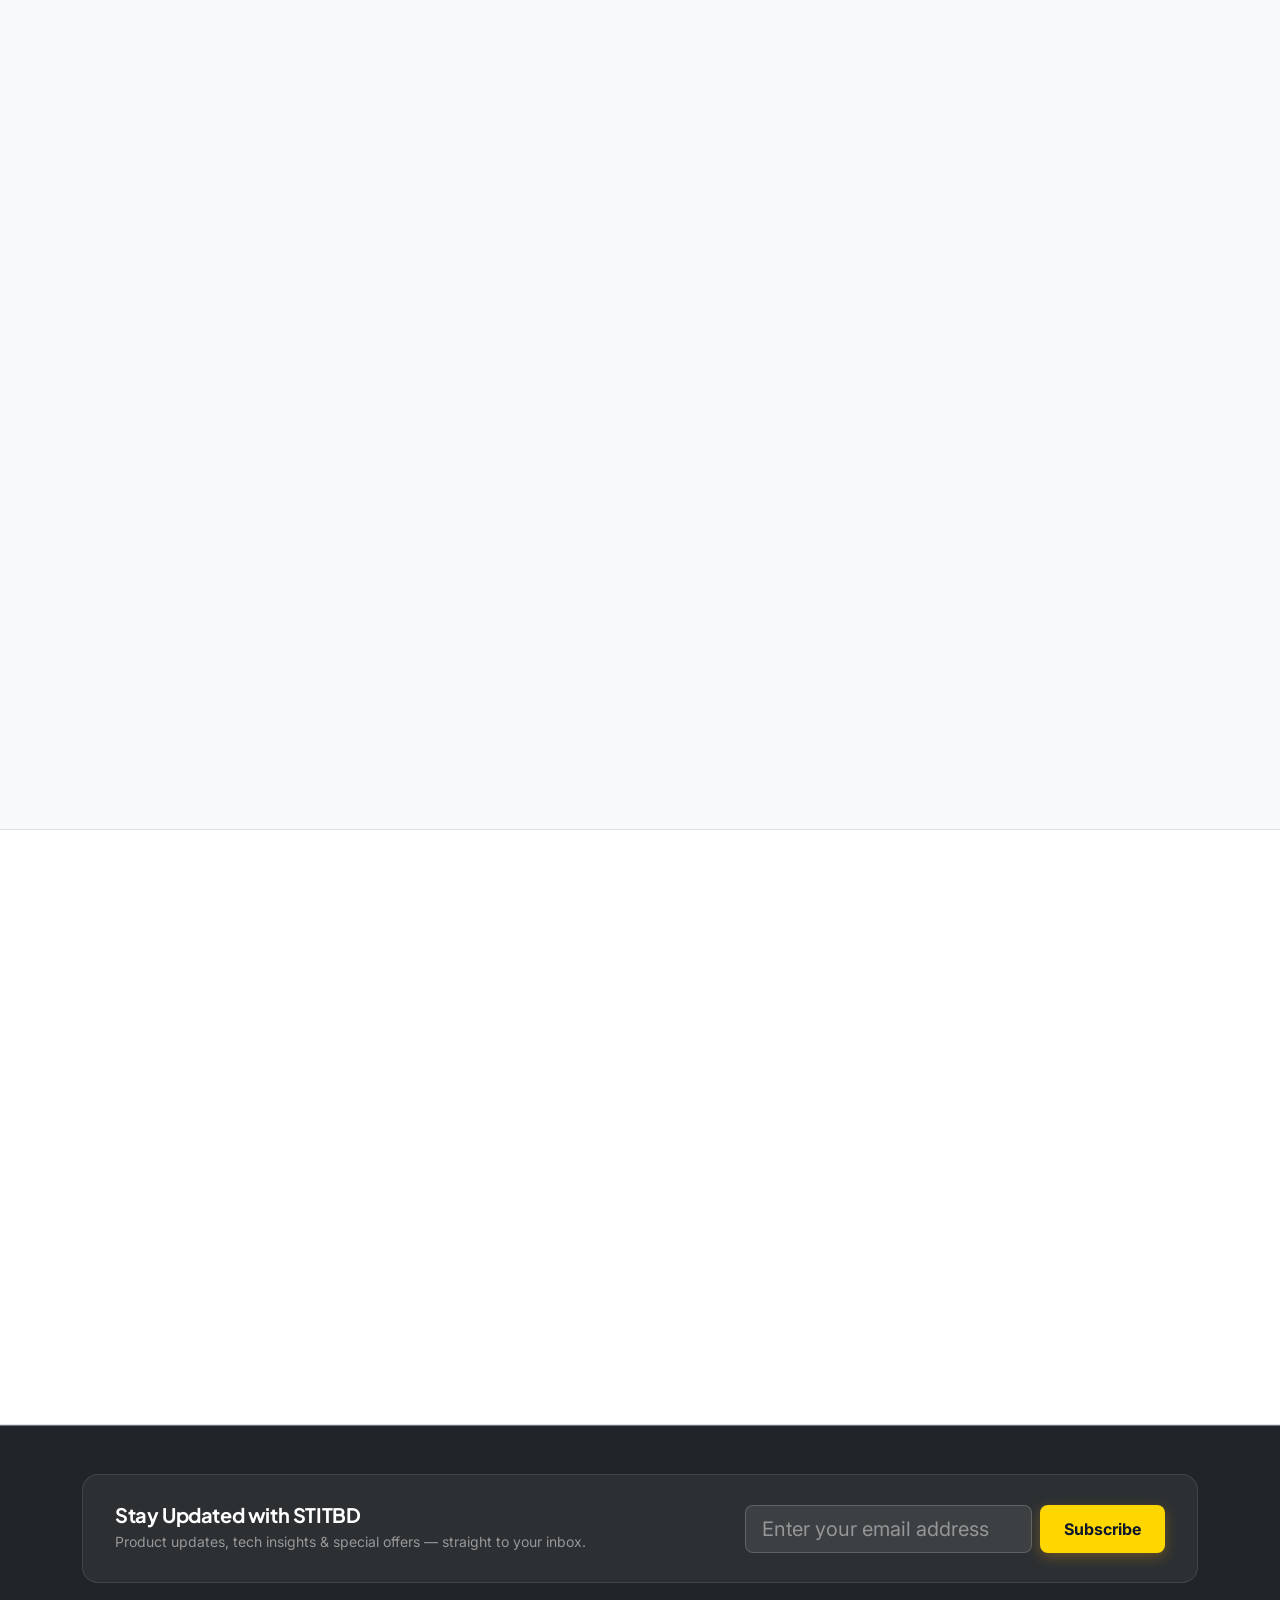
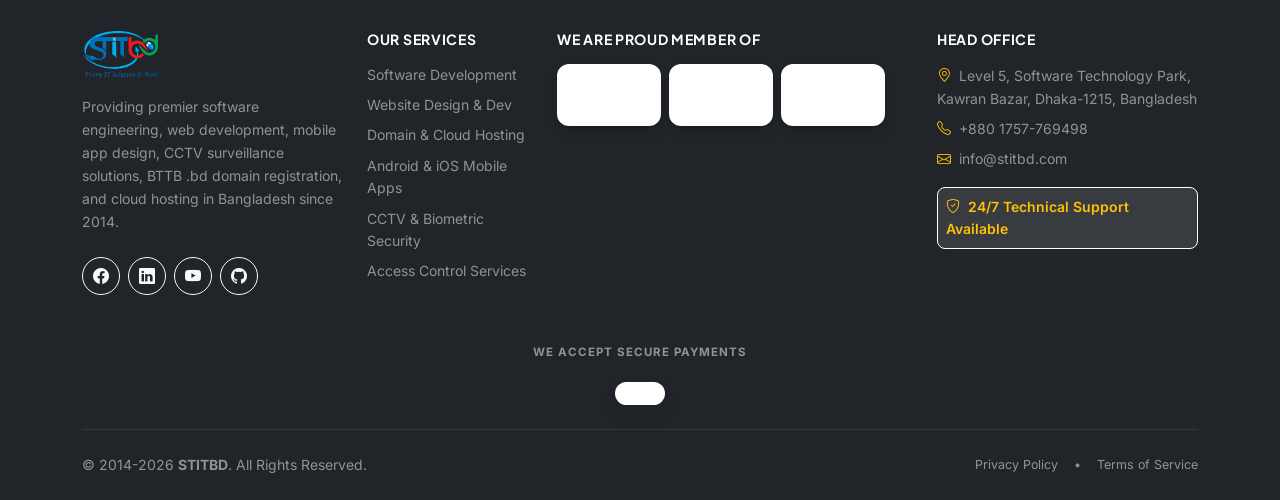
==== commit 81abeccb: "home screen update" ====
--- a/index.html
+++ b/index.html
@@ -924,7 +924,7 @@
         </div>
         <div id="teamGrid" class="row g-4" data-team-limit="4"></div>
         <div class="text-center mt-4 mt-md-5" data-aos="fade-up" data-aos-delay="200">
-          <a href="teams.html"
+          <a href="team.html"
             class="btn btn-brand-primary rounded-pill px-5 py-3 fw-bold d-inline-flex align-items-center gap-2">
             <span>See All Of Team Members</span>
             <i class="bi bi-arrow-right"></i>
